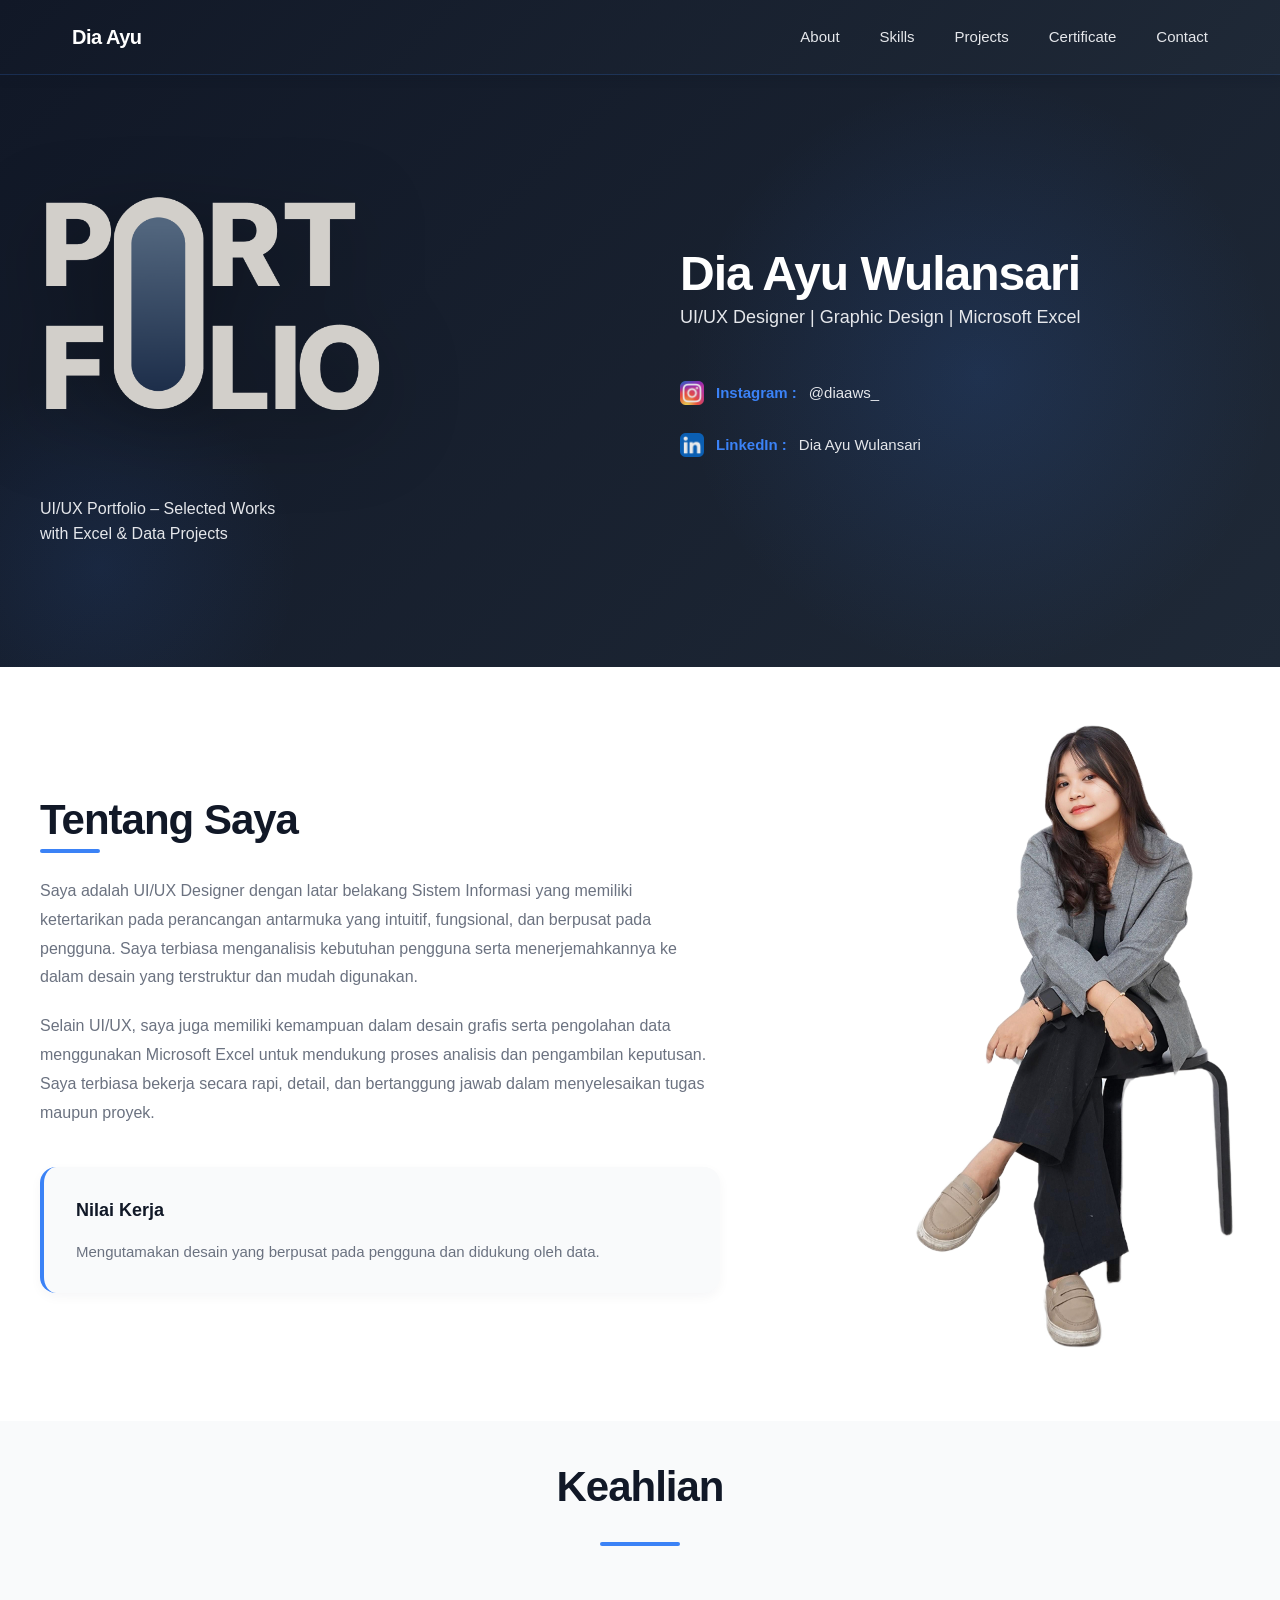
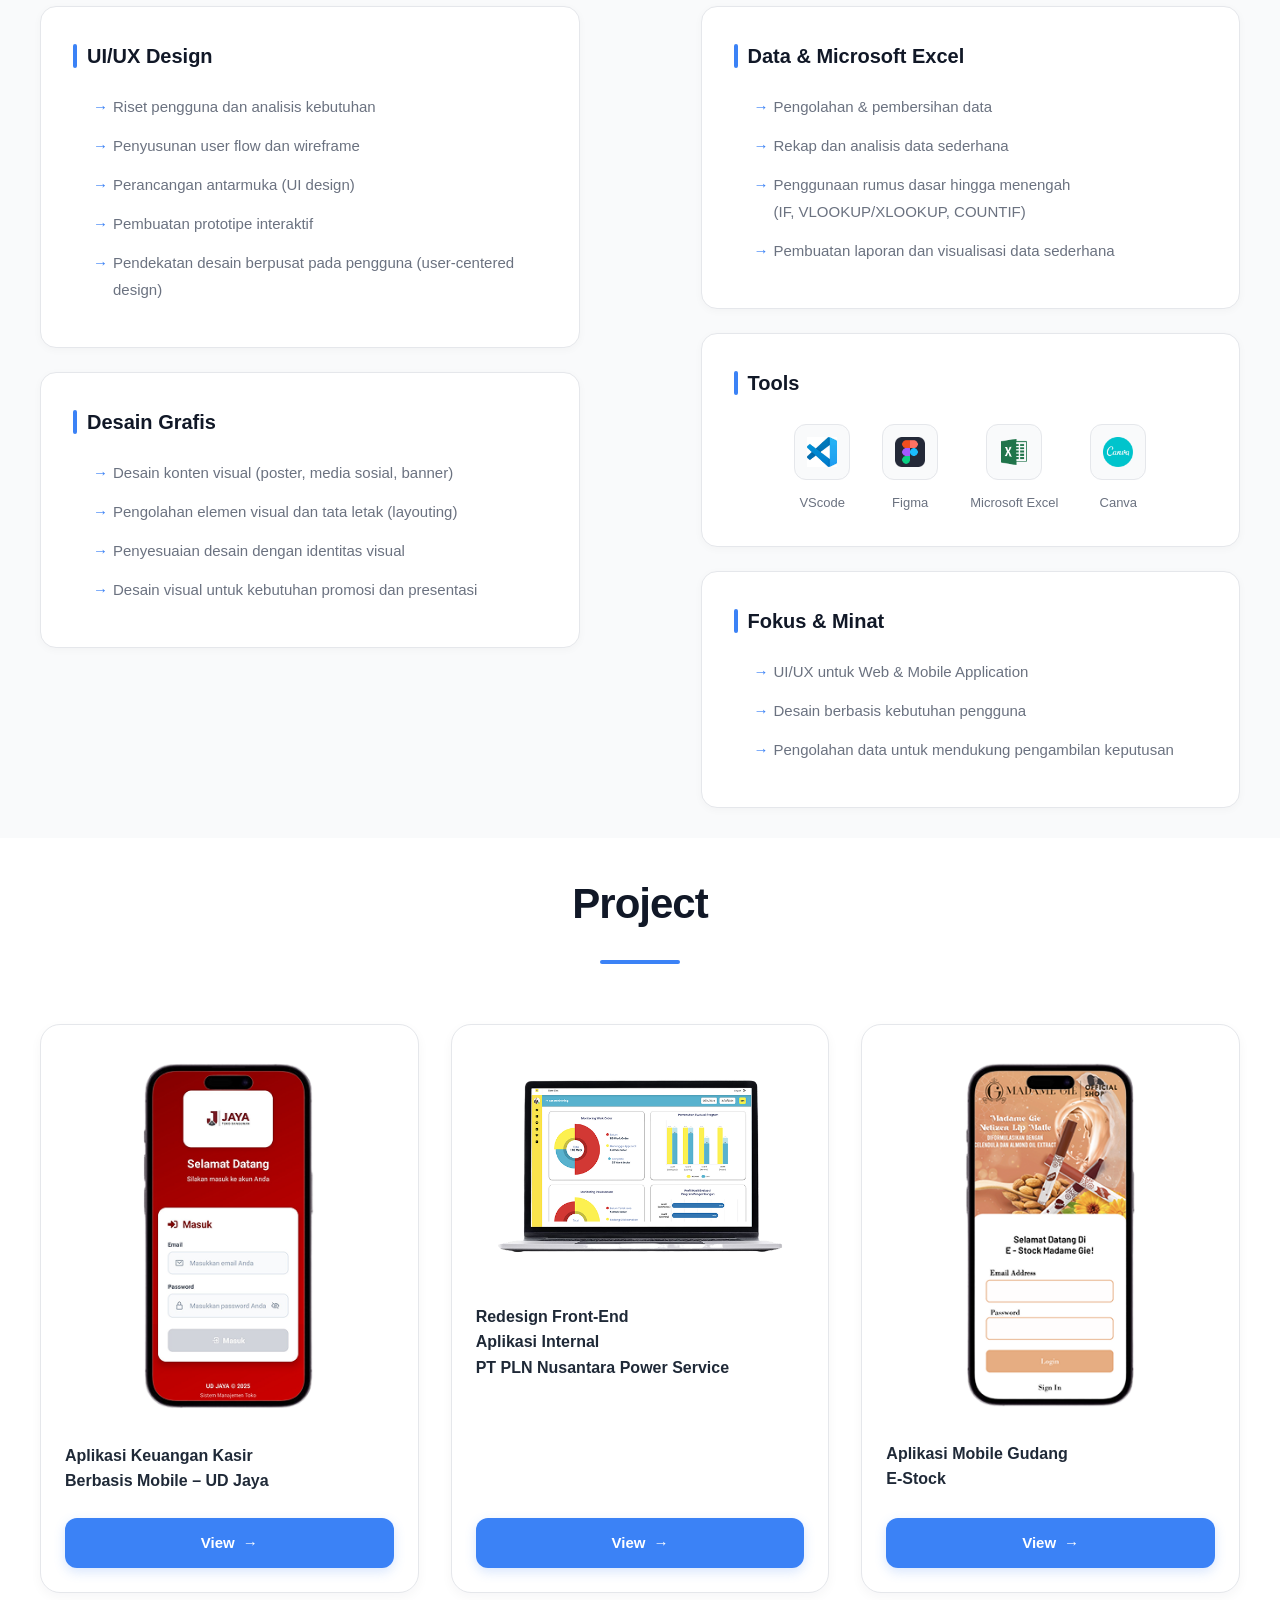
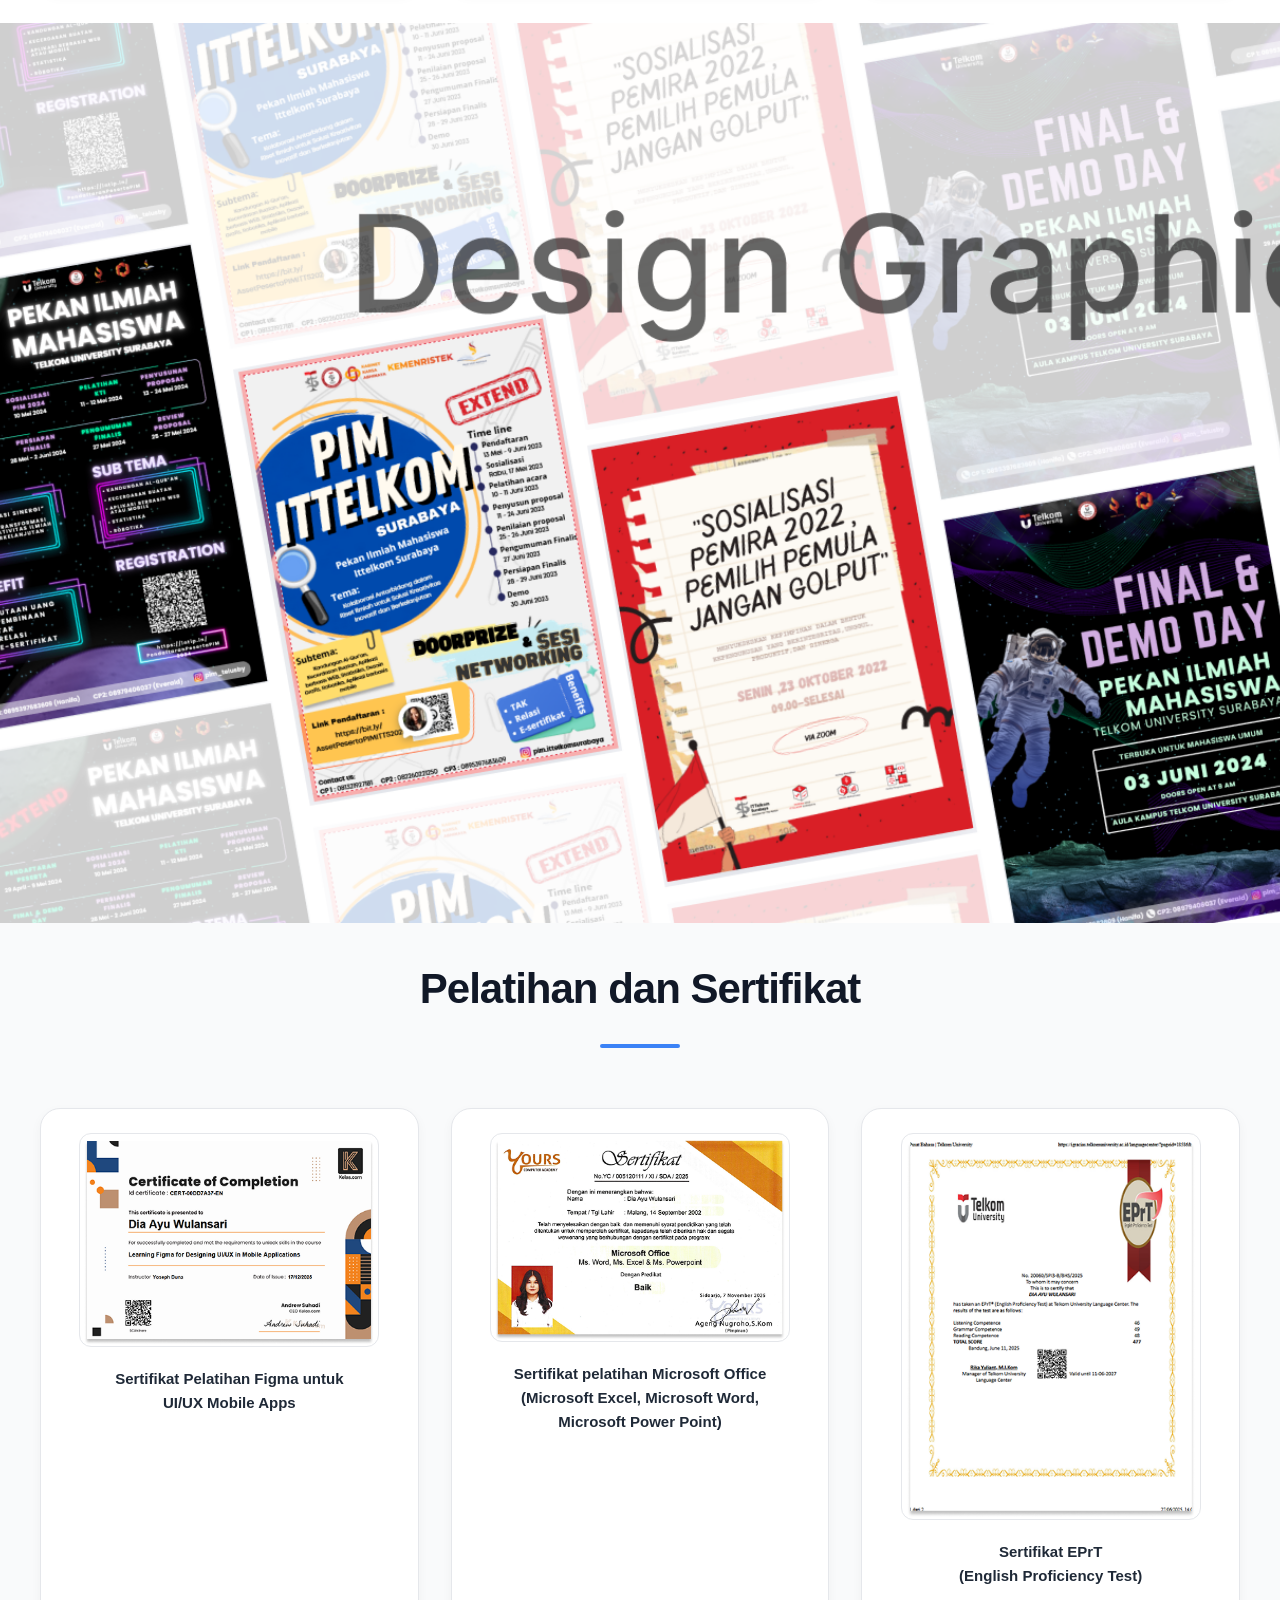
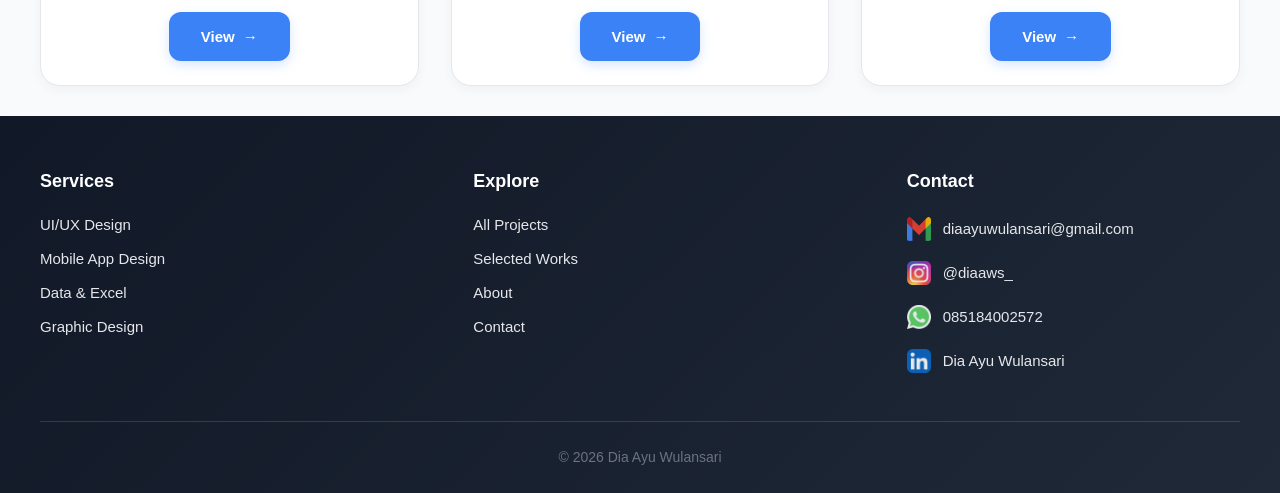
==== index.html @ 24290804 "Update Portofolio1.3" ====
<!DOCTYPE html>
<html lang="id">
<head>
  <meta charset="UTF-8">
  <title>Dia Ayu Wulansari | Portfolio</title>
  <meta name="viewport" content="width=device-width, initial-scale=1.0">
  <!-- CSS -->
  <link rel="stylesheet" href="style.css">
</head>
<body>
    <header class="header">
        <div class="nav-container">
            <div class="logo">Dia Ayu</div>

            <nav class="nav-menu">
                <a href="#about">About</a>
                <a href="#skills">Skills</a>
                <a href="#projects">Projects</a>
                <a href="#sertifikat">Certificate</a>
                <a href="#contact">Contact</a>
            </nav>
        </div>
    </header>

    <section class="hero">
        <div class="hero-container">
            <!-- LEFT : PORTOFOLIO IMAGE -->
            <div class="hero-left">
            <img src="images/portofolio-text.png" alt="Portofolio">
            <p class="hero-subtitle">
                UI/UX Portfolio – Selected Works<br>
                with Excel & Data Projects
            </p>
            </div>

            <!-- RIGHT : PROFILE INFO -->
            <div class="hero-right">
            <h1>Dia Ayu Wulansari</h1>
            <p class="hero-role">
                UI/UX Designer | Graphic Design | Microsoft Excel
            </p>

            <div class="hero-social">
                <a href="https://www.instagram.com/diaaws_" target="_blank" class="footer-link">
                    <img src="images/instagram.png" alt="Instagram">
                    <span>Instagram :</span> @diaaws_
                </a>
                <a href="https://www.linkedin.com/in/diaayuwulansari" target="_blank" class="footer-link">
                    <img src="images/linkedin.png" alt="LinkedIn">
                    <span>LinkedIn :</span> Dia Ayu Wulansari
                </a>
            </div>
            </div>
        </div>
    </section>

    <section class="about" id="about">
        <div class="about-container">
            <!-- LEFT CONTENT -->
            <div class="about-text">
            <h1>Tentang Saya</h1>

            <p>
                Saya adalah UI/UX Designer dengan latar belakang Sistem Informasi yang
                memiliki ketertarikan pada perancangan antarmuka yang intuitif,
                fungsional, dan berpusat pada pengguna. Saya terbiasa menganalisis
                kebutuhan pengguna serta menerjemahkannya ke dalam desain yang
                terstruktur dan mudah digunakan.
            </p>

            <p>
                Selain UI/UX, saya juga memiliki kemampuan dalam desain grafis serta
                pengolahan data menggunakan Microsoft Excel untuk mendukung proses
                analisis dan pengambilan keputusan. Saya terbiasa bekerja secara rapi,
                detail, dan bertanggung jawab dalam menyelesaikan tugas maupun proyek.
            </p>

            <div class="about-values">
                <h4>Nilai Kerja</h4>
                <p>Mengutamakan desain yang berpusat pada pengguna dan didukung oleh data.</p>
            </div>
            </div>

            <!-- RIGHT IMAGE -->
            <div class="about-image">
            <img src="images/about-photo.png" alt="Dia Ayu Wulansari">
            </div>
        </div>
    </section>

    <section class="skills" id="skills">
        <h1>Keahlian</h1>
        <div class="skills-container">

            <!-- LEFT -->
            <div class="skills-left">
                
            <div class="skill-block">
                <h4>UI/UX Design</h4>
                <ul>
                <li>Riset pengguna dan analisis kebutuhan</li>
                <li>Penyusunan user flow dan wireframe</li>
                <li>Perancangan antarmuka (UI design)</li>
                <li>Pembuatan prototipe interaktif</li>
                <li>Pendekatan desain berpusat pada pengguna (user-centered design)</li>
                </ul>
            </div>

            <div class="skill-block">
                <h4>Desain Grafis</h4>
                <ul>
                <li>Desain konten visual (poster, media sosial, banner)</li>
                <li>Pengolahan elemen visual dan tata letak (layouting)</li>
                <li>Penyesuaian desain dengan identitas visual</li>
                <li>Desain visual untuk kebutuhan promosi dan presentasi</li>
                </ul>
            </div>
            </div>

            <!-- DIVIDER -->
            <div class="skills-divider"></div>

            <!-- RIGHT -->
            <div class="skills-right">

            <div class="skill-block">
                <h4>Data & Microsoft Excel</h4>
                <ul>
                <li>Pengolahan & pembersihan data</li>
                <li>Rekap dan analisis data sederhana</li>
                <li>Penggunaan rumus dasar hingga menengah<br>
                    (IF, VLOOKUP/XLOOKUP, COUNTIF)
                </li>
                <li>Pembuatan laporan dan visualisasi data sederhana</li>
                </ul>
            </div>

            <div class="tools">
                <h4>Tools</h4>
                <div class="tools-list">
                    <div class="tool">
                        <img src="images/vscode.jpeg" alt="vscode">
                        <span>VScode</span>
                    </div>                
                    <div class="tool">
                        <img src="images/figma.png" alt="Figma">
                        <span>Figma</span>
                    </div>
                    <div class="tool">
                        <img src="images/excel.png" alt="Microsoft Excel">
                        <span>Microsoft Excel</span>
                    </div>
                    <div class="tool">
                        <img src="images/canva.png" alt="Canva">
                        <span>Canva</span>
                    </div>
                </div>
            </div>

            <div class="skill-block">
                <h4>Fokus & Minat</h4>
                <ul>
                <li>UI/UX untuk Web & Mobile Application</li>
                <li>Desain berbasis kebutuhan pengguna</li>
                <li>Pengolahan data untuk mendukung pengambilan keputusan</li>
                </ul>
            </div>

            </div>
        </div>
    </section>


    <section class="projects" id="projects">
        <h1 class="projects-title">Project</h1>

        <div class="projects-grid">

            <!-- PROJECT 1 -->
            <div class="project-card">
                <img src="images/project-udjaya.png" alt="UD Jaya App">
                    <p class="project-name">
                        Aplikasi Keuangan Kasir<br>
                        Berbasis Mobile – UD Jaya
                    </p>
                <a href="Detail Page/project-udjaya.html" class="btn-view">View</a>
            </div>

            <!-- PROJECT 2 -->
            <div class="project-card">
                <img src="images/project-pln.png" alt="PLN App">
                    <p class="project-name">
                        Redesign Front-End<br>
                        Aplikasi Internal<br>
                        PT PLN Nusantara Power Service
                    </p>
                <a href="Detail Page/project-pln.html" class="btn-view">View</a>
            </div>

            <!-- PROJECT 3 -->
            <div class="project-card">
                <img src="images/project-estock.png" alt="E-Stock App">
                <p class="project-name">
                    Aplikasi Mobile Gudang<br>
                    E-Stock
                </p>
                <a href="Detail Page/project-estock.html" class="btn-view">View</a>
            </div>

        </div>
    </section>

    <section class="full-image-section">
        <img src="images/Design grafis.png" alt="Portfolio Highlight">
    </section>

    <section class="Sertifikat" id="sertifikat">
    <h2 class="Sertifikat-title">Pelatihan dan Sertifikat</h2>

        <div class="Sertifikat-grid">

            <!-- Sertifikat 1 -->
            <div class="Sertifikat-card">
                <img src="images/Sertif UIUX.png">
                    <p class="Sertifikat-name">
                        Sertifikat Pelatihan Figma untuk<br>
                        UI/UX Mobile Apps
                    </p>
                <a href="sertifikat/Dia Ayu Wulansari's-Learning Figma for Designing UI_UX in Mobile Applications-Completion-Certificate.pdf"
                class="btn-view2"
                target="_blank"
                rel="noopener">
                View
                </a>
            </div>

            <!-- Sertifikat 2 -->
            <div class="Sertifikat-card">
                <img src="images/Sertif Excel.png">
                    <p class="Sertifikat-name">
                        Sertifikat pelatihan Microsoft Office<br>
                        (Microsoft Excel, Microsoft Word,<br>
                        Microsoft Power Point)
                    </p>
                <a href="sertifikat/Sertifikat Yours Academy.pdf"
                class="btn-view2"
                target="_blank"
                rel="noopener">
                View
                </a>
            </div>

            <!-- Sertifikat 3 -->
            <div class="Sertifikat-card">
                <img src="images/Sertif EPrT.png">
                <p class="Sertifikat-name">
                    Sertifikat EPrT<br>
                    (English Proficiency Test)
                </p>
                <a href="sertifikat/Sertif EPRT.pdf"
                class="btn-view2"
                target="_blank"
                rel="noopener">
                View
                </a>
            </div>

        </div>
    </section>

    <footer class="footer" id="contact">
        <div class="footer-container">

            <!-- SERVICES -->
            <div class="footer-col">
            <h4>Services</h4>
            <ul>
                <li>UI/UX Design</li>
                <li>Mobile App Design</li>
                <li>Data & Excel</li>
                <li>Graphic Design</li>
            </ul>
            </div>

            <!-- EXPLORE -->
            <div class="footer-col">
            <h4>Explore</h4>
            <ul>
                <li>All Projects</li>
                <li>Selected Works</li>
                <li>About</li>
                <li>Contact</li>
            </ul>
            </div>

            <!-- CONTACT + ICON -->
            <div class="footer-col footer-social">
            <h4>Contact</h4>

            <a href="mailto:diaayuwulansari@gmail.com" class="footer-link">
                <img src="images/gmail.png" alt="Email">
                <span>diaayuwulansari@gmail.com</span>
            </a>

            <a href="https://www.instagram.com/diaaws_" target="_blank" class="footer-link">
                <img src="images/instagram.png" alt="Instagram">
                <span>@diaaws_</span>
            </a>

            <a href="https://wa.me/085184002572" target="_blank" class="footer-link">
                <img src="images/whatsapp.png" alt="WhatsApp">
                <span>085184002572</span>
            </a>

            <a href="https://www.linkedin.com/in/diaayuwulansari" target="_blank" class="footer-link">
                <img src="images/linkedin.png" alt="LinkedIn">
                <span>Dia Ayu Wulansari</span>
            </a>
            </div>

        </div>

        <div class="footer-bottom">
            © 2026 Dia Ayu Wulansari
        </div>
    </footer>


</body>
</html>
---- style.css ----
/* =====================
   GLOBAL RESET
===================== */
* {
  margin: 0;
  padding: 0;
  box-sizing: border-box;
}

body {
  font-family: "Inter", -apple-system, BlinkMacSystemFont, "Segoe UI", sans-serif;
  background-color: #FFFFFF;
  color: #111827;
  line-height: 1.7;
  overflow-x: hidden;
}

img {
  max-width: 100%;
  display: block;
}

section {
  padding: 80px 24px;
}

/* =====================
   SMOOTH SCROLL
===================== */
html {
  scroll-behavior: smooth;
}

section {
  scroll-margin-top: 80px;
}

/* =====================
   STICKY HEADER
===================== */
.header {
  position: sticky;
  top: 0;
  z-index: 999;
  background: linear-gradient(135deg, #111827 0%, #1F2937 100%);
  backdrop-filter: blur(20px);
  border-bottom: 1px solid rgba(59, 130, 246, 0.2);
  box-shadow: 0 2px 10px rgba(17, 24, 39, 0.3);
  transition: all 0.3s ease;
}

.nav-container {
  max-width: 1200px;
  margin: auto;
  padding: 20px 32px;
  display: flex;
  justify-content: space-between;
  align-items: center;
}

.logo {
  font-size: 20px;
  font-weight: 700;
  color: #FFFFFF;
  letter-spacing: -0.5px;
  transition: all 0.3s ease;
}

.logo:hover {
  color: #3B82F6;
}

.nav-menu {
  display: flex;
  gap: 40px;
}

.nav-menu a {
  font-size: 15px;
  font-weight: 500;
  color: #E5E7EB;
  text-decoration: none;
  position: relative;
  transition: color 0.3s ease;
}

.nav-menu a::after {
  content: "";
  position: absolute;
  left: 0;
  bottom: -8px;
  width: 0;
  height: 2px;
  background: #3B82F6;
  transition: width 0.3s ease;
}

.nav-menu a:hover {
  color: #3B82F6;
}

.nav-menu a:hover::after {
  width: 100%;
}

/* =====================
   HERO SECTION
===================== */
.hero {
  background: linear-gradient(135deg, #111827 0%, #1F2937 100%);
  color: #FFFFFF;
  position: relative;
  padding: 100px 24px 120px;
  overflow: hidden;
}

.hero::before {
  content: "";
  position: absolute;
  top: 0;
  right: 0;
  width: 600px;
  height: 600px;
  background: radial-gradient(circle, rgba(59, 130, 246, 0.15) 0%, transparent 70%);
  border-radius: 50%;
}

.hero::after {
  content: "";
  position: absolute;
  bottom: -100px;
  left: -100px;
  width: 400px;
  height: 400px;
  background: radial-gradient(circle, rgba(59, 130, 246, 0.1) 0%, transparent 70%);
  border-radius: 50%;
}

.hero-container {
  max-width: 1200px;
  margin: auto;
  display: grid;
  grid-template-columns: 1fr 1fr;
  gap: 80px;
  align-items: center;
  position: relative;
  z-index: 1;
}

.hero-left img {
  max-width: 380px;
  filter: drop-shadow(0 20px 40px rgba(0, 0, 0, 0.3));
}

.hero-subtitle {
  margin-top: 24px;
  font-size: 16px;
  line-height: 1.6;
  color: #E5E7EB;
  font-weight: 400;
}

.hero-right h1 {
  font-size: 48px;
  font-weight: 700;
  /* margin-bottom: 5px; */
  line-height: 1.2;
  letter-spacing: -1px;
  color: #FFFFFF;
}

.hero-role {
  font-size: 18px;
  color: #E5E7EB;
  margin-bottom: 40px;
  font-weight: 400;
}

.hero-social {
  display: flex;
  flex-direction: column;
  gap: -20px;
}

.hero-social a {
  display: inline-flex;
  align-items: center;
  gap: 12px;
  font-size: 15px;
  color: #E5E7EB;
  text-decoration: none;
  transition: all 0.3s ease;
  padding: 8px 0;
  width: fit-content;
}

.hero-social a span {
  font-weight: 600;
  color: #3B82F6;
}

.hero-social a:hover {
  color: #FFFFFF;
  transform: translateX(5px);
}

/* =====================
   ABOUT SECTION
===================== */
.about {
  background: #ffffff;
  position: relative;
  padding: 30px 0px;
}

.about-container {
  max-width: 1200px;
  margin: auto;
  display: grid;
  grid-template-columns: 1.3fr 0.7fr;
  gap: 80px;
  align-items: center;
}

.about-text {
  max-width: 680px;
}

.about h1 {
  font-size: 42px;
  font-weight: 700;
  margin-bottom: 32px;
  color: #111827;
  line-height: 1.2;
  letter-spacing: -1px;
  position: relative;
  display: inline-block;
}

.about h1::after {
  content: "";
  position: absolute;
  bottom: -8px;
  left: 0;
  width: 60px;
  height: 4px;
  background: #3B82F6;
  border-radius: 2px;
}

.about p {
  font-size: 16px;
  line-height: 1.8;
  color: #6B7280;
  margin-bottom: 20px;
}

.about-values {
  margin-top: 40px;
  padding: 28px 32px;
  background: #F9FAFB;
  border-radius: 16px;
  border-left: 4px solid #3B82F6;
  box-shadow: 0 4px 12px rgba(17, 24, 39, 0.04);
}

.about-values h4 {
  font-size: 18px;
  font-weight: 700;
  margin-bottom: 12px;
  color: #111827;
}

.about-values p {
  font-size: 15px;
  color: #6B7280;
  margin: 0;
}

.about-image {
  position: relative;
}

.about-image::before {
  content: "";
  position: absolute;
  top: -20px;
  right: -20px;
  width: 100%;
  height: 100%;
  background: #ffffff;
  border-radius: 20px;
  z-index: -1;
}

.about-image img {
  width: 100%;
  max-width: 400px;
  border-radius: 16px;
}

/* =====================
   SKILLS SECTION
===================== */
.skills {
  background: #F9FAFB;
  padding: 30px 24px;
  position: relative;
}

.skills h1 {
  text-align: center;
  font-size: 42px;
  font-weight: 700;
  margin-bottom: 20px;
  color: #111827;
  letter-spacing: -1px;
}

.skills h1::after {
  content: "";
  display: block;
  width: 80px;
  height: 4px;
  background: #3B82F6;
  margin: 20px auto 0;
  border-radius: 2px;
}

.skills-container {
  max-width: 1200px;
  margin: 60px auto 0;
  display: grid;
  grid-template-columns: 1fr 1px 1fr;
  gap: 60px;
  align-items: start;
}

.skills-divider {
  width: 1px;
  background: linear-gradient(
    to bottom,
    transparent,
    #E5E7EB,
    transparent
  );
}

.skills-left,
.skills-right {
  display: flex;
  flex-direction: column;
  gap: 24px;
}

.skill-block {
  padding: 32px;
  background: #FFFFFF;
  border-radius: 16px;
  border: 1px solid #E5E7EB;
  transition: all 0.3s ease;
  box-shadow: 0 2px 8px rgba(17, 24, 39, 0.03);
}

.skill-block:hover {
  transform: translateY(-4px);
  box-shadow: 0 12px 24px rgba(59, 130, 246, 0.08);
  border-color: #3B82F6;
}

.skill-block h4 {
  font-size: 20px;
  font-weight: 700;
  margin-bottom: 20px;
  color: #111827;
  display: flex;
  align-items: center;
  gap: 10px;
}

.skill-block h4::before {
  content: "";
  width: 4px;
  height: 24px;
  background: #3B82F6;
  border-radius: 2px;
}

.skill-block ul {
  padding-left: 20px;
  list-style: none;
}

.skill-block li {
  font-size: 15px;
  line-height: 1.8;
  color: #6B7280;
  margin-bottom: 12px;
  position: relative;
  padding-left: 20px;
}

.skill-block li::before {
  content: "→";
  position: absolute;
  left: 0;
  color: #3B82F6;
  font-weight: 600;
}

.tools {
  padding: 32px;
  background: #FFFFFF;
  border-radius: 16px;
  border: 1px solid #E5E7EB;
  box-shadow: 0 2px 8px rgba(17, 24, 39, 0.03);
}

.tools h4 {
  font-size: 20px;
  font-weight: 700;
  margin-bottom: 24px;
  color: #111827;
  display: flex;
  align-items: center;
  gap: 10px;
}

.tools h4::before {
  content: "";
  width: 4px;
  height: 24px;
  background: #3B82F6;
  border-radius: 2px;
}

.tools-list {
  display: flex;
  gap: 32px;
  justify-content: center;
}

.tool {
  text-align: center;
  font-size: 13px;
  color: #6B7280;
  font-weight: 500;
  transition: all 0.3s ease;
}

.tool img {
  width: 56px;
  height: 56px;
  margin: 0 auto 12px;
  padding: 12px;
  background: #F9FAFB;
  border-radius: 12px;
  border: 1px solid #E5E7EB;
  transition: all 0.3s ease;
}

.tool:hover img {
  background: #FFFFFF;
  border-color: #3B82F6;
  transform: translateY(-4px);
}

/* =====================
   PROJECTS SECTION
===================== */
.projects {
  background: #FFFFFF;
  padding: 30px 24px;
}

.projects-title {
  text-align: center;
  font-size: 42px;
  font-weight: 700;
  margin-bottom: 20px;
  color: #111827;
  letter-spacing: -1px;
}

.projects-title::after {
  content: "";
  display: block;
  width: 80px;
  height: 4px;
  background: #3B82F6;
  margin: 20px auto 0;
  border-radius: 2px;
}

.projects-grid {
  max-width: 1200px;
  margin: 60px auto 0;
  display: grid;
  grid-template-columns: repeat(3, 1fr);
  gap: 32px;
}

.project-card {
  background: #FFFFFF;
  border-radius: 20px;
  padding: 24px;
  border: 1px solid #E5E7EB;
  display: flex;
  flex-direction: column;
  transition: all 0.4s cubic-bezier(0.175, 0.885, 0.32, 1.275);
  box-shadow: 0 4px 12px rgba(17, 24, 39, 0.04);
  position: relative;
  overflow: hidden;
}

.project-card::before {
  content: "";
  position: absolute;
  top: 0;
  left: 0;
  width: 100%;
  height: 4px;
  background: #3B82F6;
  transform: scaleX(0);
  transform-origin: left;
  transition: transform 0.4s ease;
}

.project-card:hover::before {
  transform: scaleX(1);
}

.project-card:hover {
  transform: translateY(-12px);
  box-shadow: 0 20px 40px rgba(59, 130, 246, 0.12);
  border-color: #3B82F6;
}

.project-card img {
  width: 100%;
  border-radius: 12px;
  margin-bottom: 20px;
  transition: all 0.3s ease;
}

.project-card:hover img {
  transform: scale(1.02);
}

.project-name {
  font-size: 16px;
  font-weight: 600;
  line-height: 1.6;
  color: #1F2937;
  margin-bottom: 24px;
  flex-grow: 1;
}

.btn-view {
  display: inline-flex;
  align-items: center;
  justify-content: center;
  gap: 8px;
  padding: 12px 32px;
  font-size: 15px;
  font-weight: 600;
  color: #FFFFFF;
  background: #3B82F6;
  border: none;
  border-radius: 12px;
  text-decoration: none;
  transition: all 0.3s ease;
  box-shadow: 0 4px 12px rgba(59, 130, 246, 0.2);
}

.btn-view::after {
  content: "→";
  transition: transform 0.3s ease;
}

.btn-view:hover {
  background: #2563eb;
  transform: translateY(-2px);
  box-shadow: 0 8px 20px rgba(59, 130, 246, 0.3);
}

.btn-view:hover::after {
  transform: translateX(4px);
}

/* =====================
   FULL IMAGE SECTION
===================== */
.full-image-section {
  padding: 0;
  margin: 0;
  width: 100%;
  overflow: hidden;
}

.full-image-section img {
  width: 100%;
  height: 100vh;
  object-fit: cover;
  display: block;
  transition: transform 0.3s ease;
}

.full-image-section img:hover {
  transform: scale(1.02);
}

/* =====================
   CERTIFICATE SECTION
===================== */
.Sertifikat {
  background: #F9FAFB;
  padding: 30px 24px;
}

.Sertifikat-title {
  text-align: center;
  font-size: 42px;
  font-weight: 700;
  margin-bottom: 20px;
  color: #111827;
  letter-spacing: -1px;
}

.Sertifikat-title::after {
  content: "";
  display: block;
  width: 80px;
  height: 4px;
  background: #3B82F6;
  margin: 20px auto 0;
  border-radius: 2px;
}

.Sertifikat-grid {
  max-width: 1200px;
  margin: 60px auto 0;
  display: grid;
  grid-template-columns: repeat(3, 1fr);
  gap: 32px;
}

.Sertifikat-card {
  background: #FFFFFF;
  border-radius: 20px;
  padding: 24px;
  border: 1px solid #E5E7EB;
  display: flex;
  flex-direction: column;
  align-items: center;
  text-align: center;
  transition: all 0.4s ease;
  box-shadow: 0 4px 12px rgba(17, 24, 39, 0.04);
}

.Sertifikat-card:hover {
  transform: translateY(-12px);
  box-shadow: 0 20px 40px rgba(59, 130, 246, 0.12);
  border-color: #3B82F6;
}

.Sertifikat-card img {
  width: 100%;
  max-width: 300px;
  border-radius: 12px;
  margin-bottom: 20px;
  border: 1px solid #E5E7EB;
}

.Sertifikat-name {
  font-size: 15px;
  font-weight: 600;
  line-height: 1.6;
  color: #1F2937;
  margin-bottom: 24px;
  flex-grow: 1;
}

.btn-view2 {
  display: inline-flex;
  align-items: center;
  justify-content: center;
  gap: 8px;
  padding: 12px 32px;
  font-size: 15px;
  font-weight: 600;
  color: #FFFFFF;
  background: #3B82F6;
  border: none;
  border-radius: 12px;
  text-decoration: none;
  transition: all 0.3s ease;
  box-shadow: 0 4px 12px rgba(59, 130, 246, 0.2);
}

.btn-view2::after {
  content: "→";
  transition: transform 0.3s ease;
}

.btn-view2:hover {
  background: #2563eb;
  transform: translateY(-2px);
  box-shadow: 0 8px 20px rgba(59, 130, 246, 0.3);
}

.btn-view2:hover::after {
  transform: translateX(4px);
}

/* =====================
   FOOTER
===================== */
.footer {
  background: linear-gradient(135deg, #111827 0%, #1F2937 100%);
  color: #FFFFFF;
  padding: 50px 24px 24px;
  position: relative;
}

.footer-container {
  max-width: 1200px;
  margin: 0 auto;
  display: grid;
  grid-template-columns: 1fr 1fr 1fr;
  gap: 100px;
  margin-bottom: 32px;
  align-items: start;
}

.footer-col {
  text-align: left;
}

.footer-col h4 {
  font-size: 18px;
  font-weight: 700;
  margin-bottom: 16px;
  color: #FFFFFF;
}

.footer-col ul {
  list-style: none;
  padding: 0;
  margin: 0;
}

.footer-col li {
  font-size: 15px;
  margin-bottom: 10px;
  color: #E5E7EB;
  transition: all 0.3s ease;
  cursor: pointer;
  line-height: 1.6;
}

.footer-col li:hover {
  color: #FFFFFF;
  padding-left: 8px;
}

.footer-link {
  display: flex;
  align-items: center;
  gap: 12px;
  font-size: 15px;
  color: #E5E7EB;
  text-decoration: none;
  margin-bottom: 12px;
  transition: all 0.3s ease;
  padding: 4px 0;
  line-height: 1.6;
}

.footer-link img {
  width: 24px;
  height: 24px;
  opacity: 0.9;
  transition: all 0.3s ease;
  flex-shrink: 0;
}

.footer-link:hover {
  color: #FFFFFF;
  padding-left: 8px;
}

.footer-link:hover img {
  opacity: 1;
  transform: scale(1.1);
}

.footer-bottom {
  padding-top: 24px;
  border-top: 1px solid rgba(229, 231, 235, 0.15);
  text-align: center;
  font-size: 14px;
  color: #6B7280;
  max-width: 1200px;
  margin: 0 auto;
}


/* =====================
   RESPONSIVE
===================== */
@media (max-width: 1024px) {
  .hero-container,
  .about-container {
    grid-template-columns: 1fr;
    gap: 60px;
  }

  .about-image {
    margin: 0 auto;
  }

  .skills-container {
    grid-template-columns: 1fr;
    gap: 40px;
  }

  .skills-divider {
    width: 100%;
    height: 1px;
    background: linear-gradient(to right, transparent, #E5E7EB, transparent);
  }

  .projects-grid,
  .Sertifikat-grid {
    grid-template-columns: repeat(2, 1fr);
  }

  .footer-container {
    grid-template-columns: 1fr;
    gap: 40px;
  }
}

@media (max-width: 768px) {
  section {
    padding: 60px 20px;
  }

  .nav-container {
    padding: 16px 20px;
  }

  .nav-menu {
    display: none;
  }

  .hero {
    padding: 80px 20px;
  }

  .hero-container {
    text-align: center;
  }

  .hero-left img {
    max-width: 280px;
    margin: 0 auto;
  }

  .hero-right h1 {
    font-size: 32px;
  }

  .hero-social {
    align-items: center;
  }

  .about h1,
  .skills h1,
  .projects-title,
  .Sertifikat-title {
    font-size: 32px;
  }

  .projects-grid,
  .Sertifikat-grid {
    grid-template-columns: 1fr;
    gap: 24px;
  }

  .btn-view,
  .btn-view2 {
    width: 100%;
  }
}
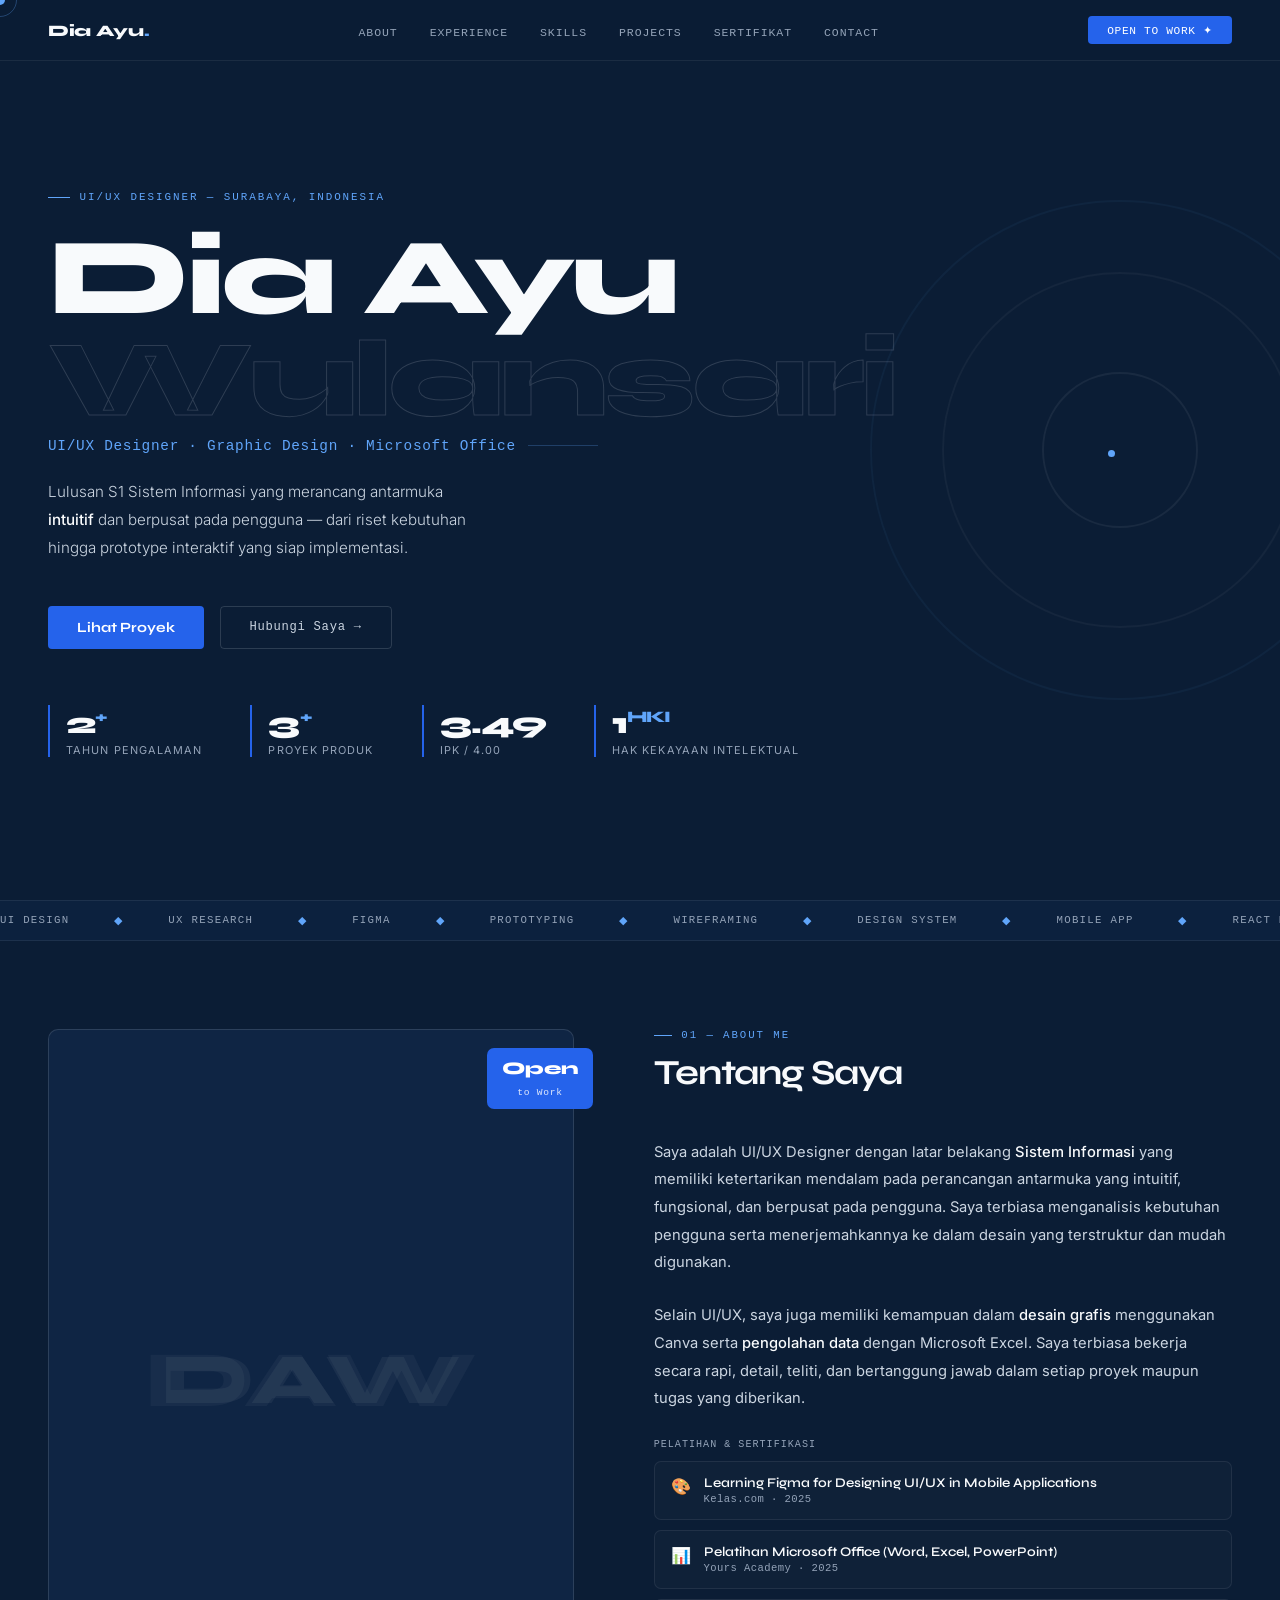
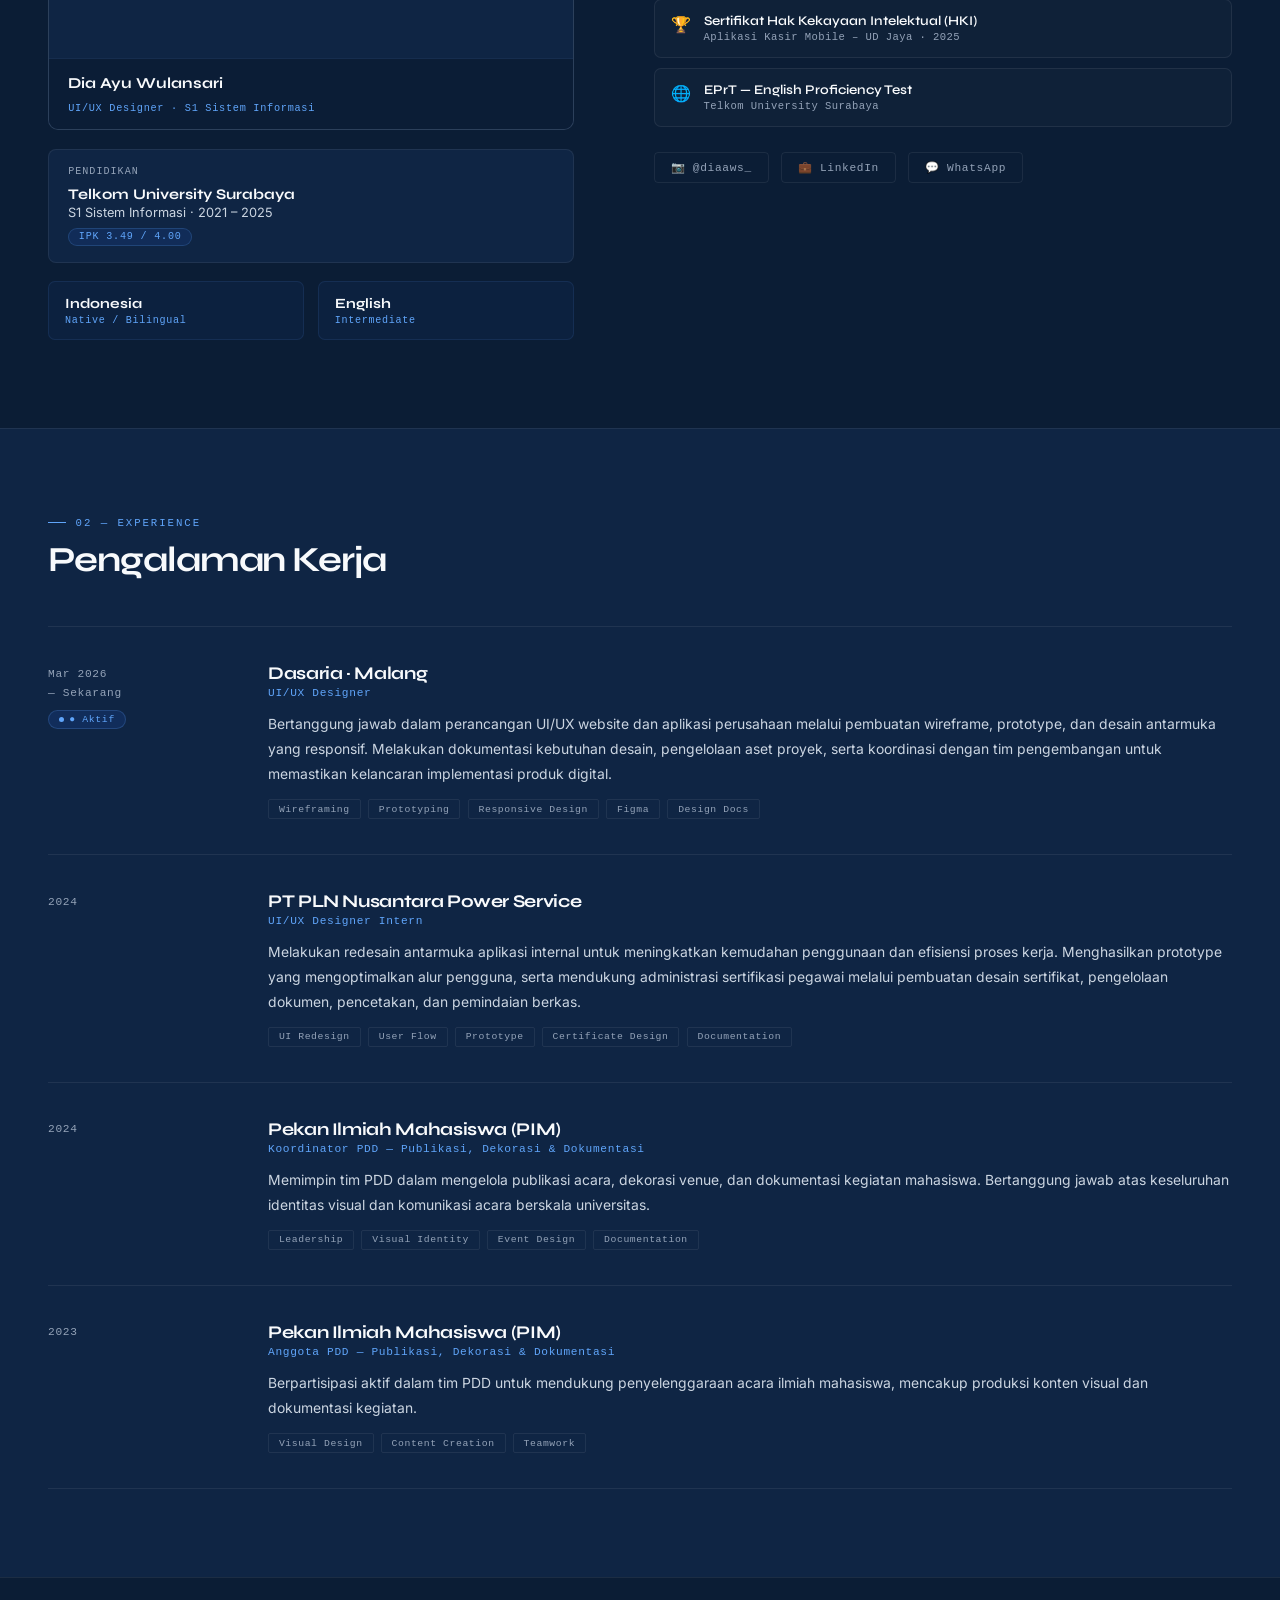
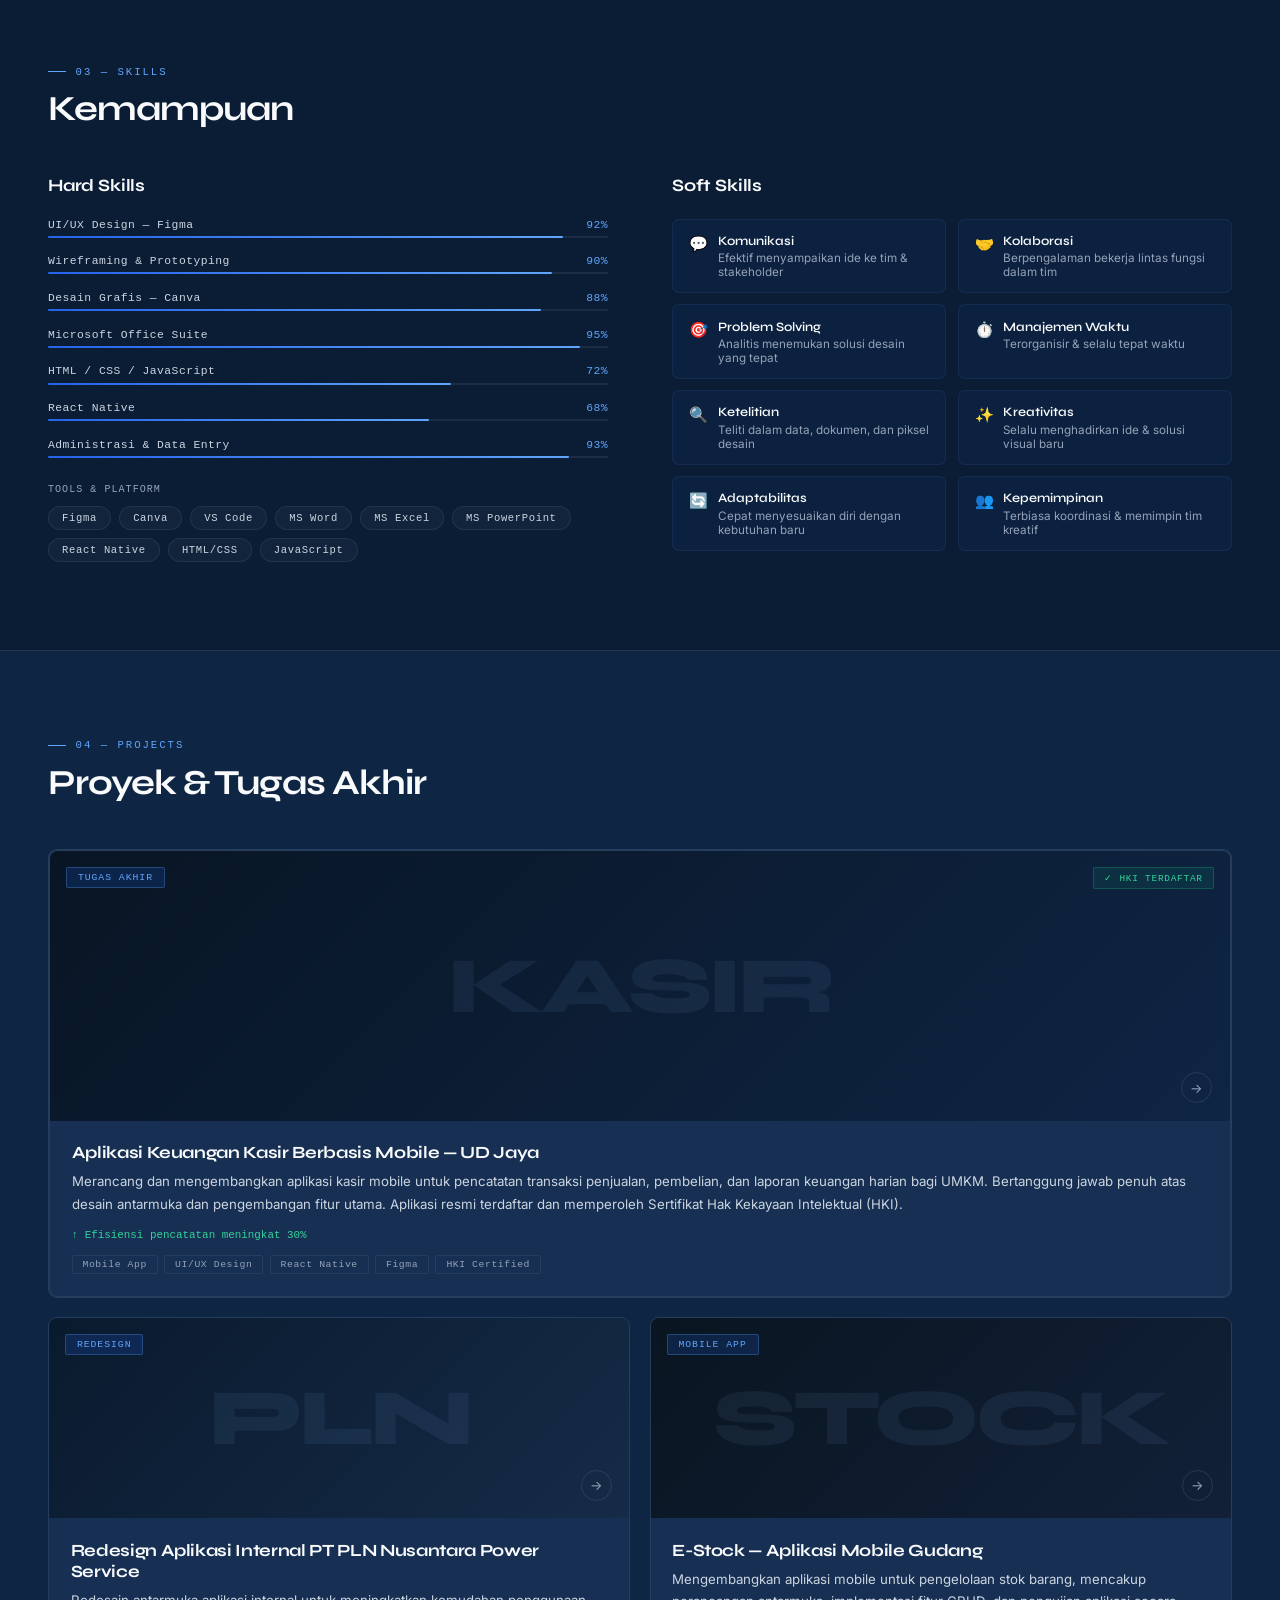
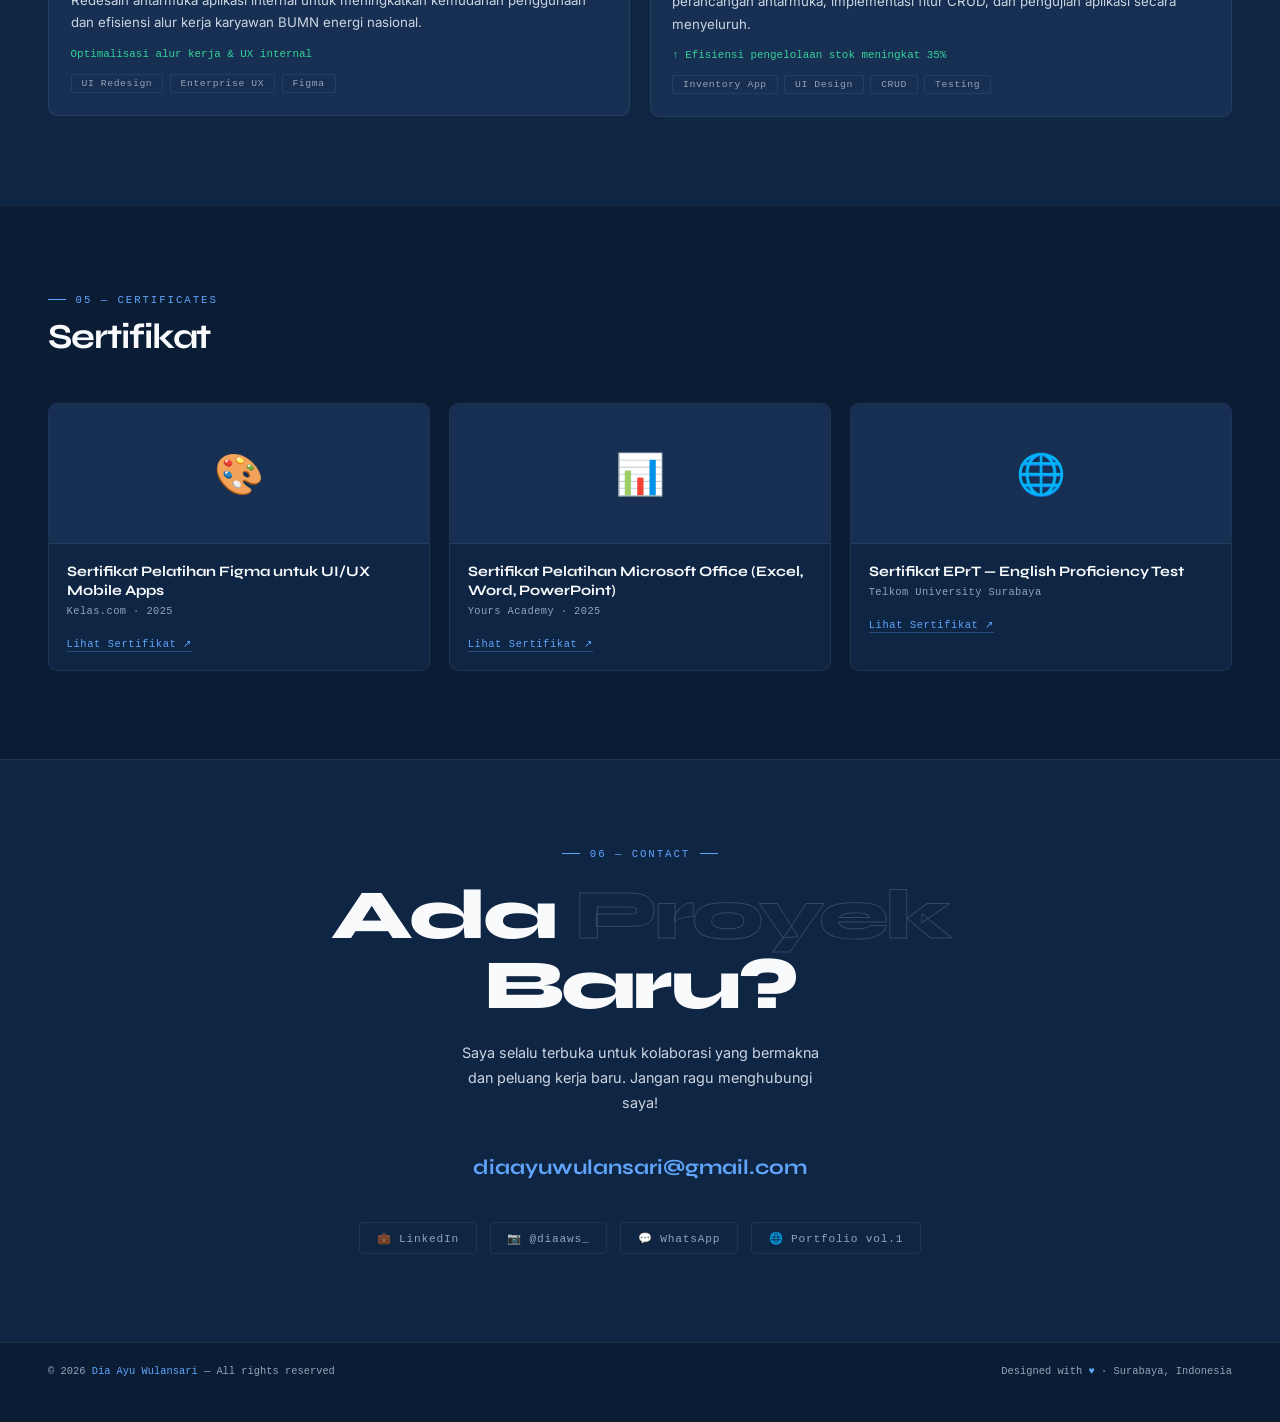
==== commit 2f6b38fd: "Add files via upload" ====
--- a/index.html
+++ b/index.html
@@ -1,330 +1,496 @@
-<!DOCTYPE html>
-<html lang="id">
-<head>
-  <meta charset="UTF-8">
-  <title>Dia Ayu Wulansari | Portfolio</title>
-  <meta name="viewport" content="width=device-width, initial-scale=1.0">
-  <!-- CSS -->
-  <link rel="stylesheet" href="style.css">
-</head>
-<body>
-    <header class="header">
-        <div class="nav-container">
-            <div class="logo">Dia Ayu</div>
-
-            <nav class="nav-menu">
-                <a href="#about">About</a>
-                <a href="#skills">Skills</a>
-                <a href="#projects">Projects</a>
-                <a href="#sertifikat">Certificate</a>
-                <a href="#contact">Contact</a>
-            </nav>
-        </div>
-    </header>
-
-    <section class="hero">
-        <div class="hero-container">
-            <!-- LEFT : PORTOFOLIO IMAGE -->
-            <div class="hero-left">
-            <img src="images/portofolio-text.png" alt="Portofolio">
-            <p class="hero-subtitle">
-                UI/UX Portfolio – Selected Works<br>
-                with Excel & Data Projects
-            </p>
-            </div>
-
-            <!-- RIGHT : PROFILE INFO -->
-            <div class="hero-right">
-            <h1>Dia Ayu Wulansari</h1>
-            <p class="hero-role">
-                UI/UX Designer | Graphic Design | Microsoft Excel
-            </p>
-
-            <div class="hero-social">
-                <a href="https://www.instagram.com/diaaws_" target="_blank" class="footer-link">
-                    <img src="images/instagram.png" alt="Instagram">
-                    <span>Instagram :</span> @diaaws_
-                </a>
-                <a href="https://www.linkedin.com/in/diaayuwulansari" target="_blank" class="footer-link">
-                    <img src="images/linkedin.png" alt="LinkedIn">
-                    <span>LinkedIn :</span> Dia Ayu Wulansari
-                </a>
-            </div>
-            </div>
-        </div>
-    </section>
-
-    <section class="about" id="about">
-        <div class="about-container">
-            <!-- LEFT CONTENT -->
-            <div class="about-text">
-            <h1>Tentang Saya</h1>
-
-            <p>
-                Saya adalah UI/UX Designer dengan latar belakang Sistem Informasi yang
-                memiliki ketertarikan pada perancangan antarmuka yang intuitif,
-                fungsional, dan berpusat pada pengguna. Saya terbiasa menganalisis
-                kebutuhan pengguna serta menerjemahkannya ke dalam desain yang
-                terstruktur dan mudah digunakan.
-            </p>
-
-            <p>
-                Selain UI/UX, saya juga memiliki kemampuan dalam desain grafis serta
-                pengolahan data menggunakan Microsoft Excel untuk mendukung proses
-                analisis dan pengambilan keputusan. Saya terbiasa bekerja secara rapi,
-                detail, dan bertanggung jawab dalam menyelesaikan tugas maupun proyek.
-            </p>
-
-            <div class="about-values">
-                <h4>Nilai Kerja</h4>
-                <p>Mengutamakan desain yang berpusat pada pengguna dan didukung oleh data.</p>
-            </div>
-            </div>
-
-            <!-- RIGHT IMAGE -->
-            <div class="about-image">
-            <img src="images/about-photo.png" alt="Dia Ayu Wulansari">
-            </div>
-        </div>
-    </section>
-
-    <section class="skills" id="skills">
-        <h1>Keahlian</h1>
-        <div class="skills-container">
-
-            <!-- LEFT -->
-            <div class="skills-left">
-                
-            <div class="skill-block">
-                <h4>UI/UX Design</h4>
-                <ul>
-                <li>Riset pengguna dan analisis kebutuhan</li>
-                <li>Penyusunan user flow dan wireframe</li>
-                <li>Perancangan antarmuka (UI design)</li>
-                <li>Pembuatan prototipe interaktif</li>
-                <li>Pendekatan desain berpusat pada pengguna (user-centered design)</li>
-                </ul>
-            </div>
-
-            <div class="skill-block">
-                <h4>Desain Grafis</h4>
-                <ul>
-                <li>Desain konten visual (poster, media sosial, banner)</li>
-                <li>Pengolahan elemen visual dan tata letak (layouting)</li>
-                <li>Penyesuaian desain dengan identitas visual</li>
-                <li>Desain visual untuk kebutuhan promosi dan presentasi</li>
-                </ul>
-            </div>
-            </div>
-
-            <!-- DIVIDER -->
-            <div class="skills-divider"></div>
-
-            <!-- RIGHT -->
-            <div class="skills-right">
-
-            <div class="skill-block">
-                <h4>Data & Microsoft Excel</h4>
-                <ul>
-                <li>Pengolahan & pembersihan data</li>
-                <li>Rekap dan analisis data sederhana</li>
-                <li>Penggunaan rumus dasar hingga menengah<br>
-                    (IF, VLOOKUP/XLOOKUP, COUNTIF)
-                </li>
-                <li>Pembuatan laporan dan visualisasi data sederhana</li>
-                </ul>
-            </div>
-
-            <div class="tools">
-                <h4>Tools</h4>
-                <div class="tools-list">
-                    <div class="tool">
-                        <img src="images/vscode.jpeg" alt="vscode">
-                        <span>VScode</span>
-                    </div>                
-                    <div class="tool">
-                        <img src="images/figma.png" alt="Figma">
-                        <span>Figma</span>
-                    </div>
-                    <div class="tool">
-                        <img src="images/excel.png" alt="Microsoft Excel">
-                        <span>Microsoft Excel</span>
-                    </div>
-                    <div class="tool">
-                        <img src="images/canva.png" alt="Canva">
-                        <span>Canva</span>
-                    </div>
-                </div>
-            </div>
-
-            <div class="skill-block">
-                <h4>Fokus & Minat</h4>
-                <ul>
-                <li>UI/UX untuk Web & Mobile Application</li>
-                <li>Desain berbasis kebutuhan pengguna</li>
-                <li>Pengolahan data untuk mendukung pengambilan keputusan</li>
-                </ul>
-            </div>
-
-            </div>
-        </div>
-    </section>
-
-
-    <section class="projects" id="projects">
-        <h1 class="projects-title">Project</h1>
-
-        <div class="projects-grid">
-
-            <!-- PROJECT 1 -->
-            <div class="project-card">
-                <img src="images/project-udjaya.png" alt="UD Jaya App">
-                    <p class="project-name">
-                        Aplikasi Keuangan Kasir<br>
-                        Berbasis Mobile – UD Jaya
-                    </p>
-                <a href="Detail Page/project-udjaya.html" class="btn-view">View</a>
-            </div>
-
-            <!-- PROJECT 2 -->
-            <div class="project-card">
-                <img src="images/project-pln.png" alt="PLN App">
-                    <p class="project-name">
-                        Redesign Front-End<br>
-                        Aplikasi Internal<br>
-                        PT PLN Nusantara Power Service
-                    </p>
-                <a href="Detail Page/project-pln.html" class="btn-view">View</a>
-            </div>
-
-            <!-- PROJECT 3 -->
-            <div class="project-card">
-                <img src="images/project-estock.png" alt="E-Stock App">
-                <p class="project-name">
-                    Aplikasi Mobile Gudang<br>
-                    E-Stock
-                </p>
-                <a href="Detail Page/project-estock.html" class="btn-view">View</a>
-            </div>
-
-        </div>
-    </section>
-
-    <section class="full-image-section">
-        <img src="images/Design grafis.png" alt="Portfolio Highlight">
-    </section>
-
-    <section class="Sertifikat" id="sertifikat">
-    <h2 class="Sertifikat-title">Pelatihan dan Sertifikat</h2>
-
-        <div class="Sertifikat-grid">
-
-            <!-- Sertifikat 1 -->
-            <div class="Sertifikat-card">
-                <img src="images/Sertif UIUX.png">
-                    <p class="Sertifikat-name">
-                        Sertifikat Pelatihan Figma untuk<br>
-                        UI/UX Mobile Apps
-                    </p>
-                <a href="sertifikat/Dia Ayu Wulansari's-Learning Figma for Designing UI_UX in Mobile Applications-Completion-Certificate.pdf"
-                class="btn-view2"
-                target="_blank"
-                rel="noopener">
-                View
-                </a>
-            </div>
-
-            <!-- Sertifikat 2 -->
-            <div class="Sertifikat-card">
-                <img src="images/Sertif Excel.png">
-                    <p class="Sertifikat-name">
-                        Sertifikat pelatihan Microsoft Office<br>
-                        (Microsoft Excel, Microsoft Word,<br>
-                        Microsoft Power Point)
-                    </p>
-                <a href="sertifikat/Sertifikat Yours Academy.pdf"
-                class="btn-view2"
-                target="_blank"
-                rel="noopener">
-                View
-                </a>
-            </div>
-
-            <!-- Sertifikat 3 -->
-            <div class="Sertifikat-card">
-                <img src="images/Sertif EPrT.png">
-                <p class="Sertifikat-name">
-                    Sertifikat EPrT<br>
-                    (English Proficiency Test)
-                </p>
-                <a href="sertifikat/Sertif EPRT.pdf"
-                class="btn-view2"
-                target="_blank"
-                rel="noopener">
-                View
-                </a>
-            </div>
-
-        </div>
-    </section>
-
-    <footer class="footer" id="contact">
-        <div class="footer-container">
-
-            <!-- SERVICES -->
-            <div class="footer-col">
-            <h4>Services</h4>
-            <ul>
-                <li>UI/UX Design</li>
-                <li>Mobile App Design</li>
-                <li>Data & Excel</li>
-                <li>Graphic Design</li>
-            </ul>
-            </div>
-
-            <!-- EXPLORE -->
-            <div class="footer-col">
-            <h4>Explore</h4>
-            <ul>
-                <li>All Projects</li>
-                <li>Selected Works</li>
-                <li>About</li>
-                <li>Contact</li>
-            </ul>
-            </div>
-
-            <!-- CONTACT + ICON -->
-            <div class="footer-col footer-social">
-            <h4>Contact</h4>
-
-            <a href="mailto:diaayuwulansari@gmail.com" class="footer-link">
-                <img src="images/gmail.png" alt="Email">
-                <span>diaayuwulansari@gmail.com</span>
-            </a>
-
-            <a href="https://www.instagram.com/diaaws_" target="_blank" class="footer-link">
-                <img src="images/instagram.png" alt="Instagram">
-                <span>@diaaws_</span>
-            </a>
-
-            <a href="https://wa.me/085184002572" target="_blank" class="footer-link">
-                <img src="images/whatsapp.png" alt="WhatsApp">
-                <span>085184002572</span>
-            </a>
-
-            <a href="https://www.linkedin.com/in/diaayuwulansari" target="_blank" class="footer-link">
-                <img src="images/linkedin.png" alt="LinkedIn">
-                <span>Dia Ayu Wulansari</span>
-            </a>
-            </div>
-
-        </div>
-
-        <div class="footer-bottom">
-            © 2026 Dia Ayu Wulansari
-        </div>
-    </footer>
-
-
-</body>
+<!DOCTYPE html>
+<html lang="id">
+<head>
+    <meta charset="UTF-8">
+    <meta name="viewport" content="width=device-width, initial-scale=1.0">
+    <title>Dia Ayu Wulansari | UI/UX Designer</title>
+
+    <!-- Google Font -->
+    <link href="https://fonts.googleapis.com/css2?family=Syne:wght@400;600;700;800&family=Inter:wght@300;400;500;600&display=swap" rel="stylesheet">
+
+    <!-- CSS -->
+    <link rel="stylesheet" href="style.css">
+
+    <!-- File JS -->
+    <script src="script.js"></script>
+</head>
+
+<body>
+ 
+  <div id="cur"></div>
+  <div id="cur-ring"></div>
+  
+  <!-- ══ NAV ══ -->
+  <nav>
+    <div class="logo">Dia Ayu<span>.</span></div>
+    <ul class="nav-links">
+      <li><a href="#about">About</a></li>
+      <li><a href="#experience">Experience</a></li>
+      <li><a href="#skills">Skills</a></li>
+      <li><a href="#projects">Projects</a></li>
+      <li><a href="#sertifikat">Sertifikat</a></li>
+      <li><a href="#contact">Contact</a></li>
+    </ul>
+    <button class="nav-cta" onclick="document.getElementById('contact').scrollIntoView({behavior:'smooth'})">Open to Work ✦</button>
+  </nav>
+  
+  <!-- ══ HERO ══ -->
+  <section id="hero">
+    <div class="hero-eyebrow">UI/UX Designer — Surabaya, Indonesia</div>
+    <h1 class="hero-name">
+      <div>Dia Ayu</div>
+      <div class="ghost">Wulansari</div>
+    </h1>
+    <div class="hero-role">UI/UX Designer · Graphic Design · Microsoft Office</div>
+    <p class="hero-desc">
+      Lulusan S1 Sistem Informasi yang merancang antarmuka <strong>intuitif</strong> dan berpusat pada pengguna — dari riset kebutuhan hingga prototype interaktif yang siap implementasi.
+    </p>
+    <div class="hero-btns">
+      <button class="btn-p" data-h onclick="document.getElementById('projects').scrollIntoView({behavior:'smooth'})">Lihat Proyek</button>
+      <button class="btn-g" data-h onclick="document.getElementById('contact').scrollIntoView({behavior:'smooth'})">Hubungi Saya →</button>
+    </div>
+    <div class="hero-stats">
+      <div class="stat">
+        <div class="stat-n">2<sup>+</sup></div>
+        <div class="stat-l">Tahun Pengalaman</div>
+      </div>
+      <div class="stat">
+        <div class="stat-n">3<sup>+</sup></div>
+        <div class="stat-l">Proyek Produk</div>
+      </div>
+      <div class="stat">
+        <div class="stat-n">3.49</div>
+        <div class="stat-l">IPK / 4.00</div>
+      </div>
+      <div class="stat">
+        <div class="stat-n">1<sup>HKI</sup></div>
+        <div class="stat-l">Hak Kekayaan Intelektual</div>
+      </div>
+    </div>
+    <div class="deco"></div>
+    <div class="deco-dot"></div>
+  </section>
+  
+  <!-- ══ TICKER ══ -->
+  <div class="ticker-wrap">
+    <div class="ticker" aria-hidden="true">
+      <span>UI Design</span><span class="d">◆</span>
+      <span>UX Research</span><span class="d">◆</span>
+      <span>Figma</span><span class="d">◆</span>
+      <span>Prototyping</span><span class="d">◆</span>
+      <span>Wireframing</span><span class="d">◆</span>
+      <span>Design System</span><span class="d">◆</span>
+      <span>Mobile App</span><span class="d">◆</span>
+      <span>React Native</span><span class="d">◆</span>
+      <span>Canva</span><span class="d">◆</span>
+      <span>MS Office</span><span class="d">◆</span>
+      <span>Data Entry</span><span class="d">◆</span>
+      <span>Graphic Design</span><span class="d">◆</span>
+      <span>UI Design</span><span class="d">◆</span>
+      <span>UX Research</span><span class="d">◆</span>
+      <span>Figma</span><span class="d">◆</span>
+      <span>Prototyping</span><span class="d">◆</span>
+      <span>Wireframing</span><span class="d">◆</span>
+      <span>Design System</span><span class="d">◆</span>
+      <span>Mobile App</span><span class="d">◆</span>
+      <span>React Native</span><span class="d">◆</span>
+      <span>Canva</span><span class="d">◆</span>
+      <span>MS Office</span><span class="d">◆</span>
+      <span>Data Entry</span><span class="d">◆</span>
+      <span>Graphic Design</span><span class="d">◆</span>
+    </div>
+  </div>
+  
+  <!-- ══ ABOUT ══ -->
+  <section id="about">
+    <!-- kiri: foto + edu + bahasa -->
+    <div>
+      <div class="photo-wrap">
+        <div class="photo-box">
+
+          <!-- <img src="images/about-photo.png" alt="Dia Ayu Wulansari"> -->
+          <div style="font-family:'Syne',sans-serif;font-size:4.5rem;font-weight:800;color:rgba(255,255,255,.05)">DAW</div>
+          <div class="photo-footer">
+            <strong>Dia Ayu Wulansari</strong>
+            <span>UI/UX Designer · S1 Sistem Informasi</span>
+          </div>
+        </div>
+        <div class="open-badge">
+          <strong>Open</strong>
+          <em>to Work</em>
+        </div>
+      </div>
+      <div class="edu-card">
+        <div class="edu-label">Pendidikan</div>
+        <div class="edu-univ">Telkom University Surabaya</div>
+        <div class="edu-det">S1 Sistem Informasi · 2021 – 2025</div>
+        <span class="edu-ipk">IPK 3.49 / 4.00</span>
+      </div>
+      <div class="lang-row">
+        <div class="lang-c">
+          <div class="lang-n">Indonesia</div>
+          <div class="lang-l">Native / Bilingual</div>
+        </div>
+        <div class="lang-c">
+          <div class="lang-n">English</div>
+          <div class="lang-l">Intermediate</div>
+        </div>
+      </div>
+    </div>
+  
+    <!-- kanan: teks + sertifikat + sosial -->
+    <div>
+      <div class="eyebrow">01 — About Me</div>
+      <h2 class="sec-title">Tentang Saya</h2>
+      <p class="about-desc">
+        Saya adalah UI/UX Designer dengan latar belakang <strong>Sistem Informasi</strong> yang memiliki ketertarikan mendalam pada perancangan antarmuka yang intuitif, fungsional, dan berpusat pada pengguna. Saya terbiasa menganalisis kebutuhan pengguna serta menerjemahkannya ke dalam desain yang terstruktur dan mudah digunakan.
+      </p>
+      <p class="about-desc">
+        Selain UI/UX, saya juga memiliki kemampuan dalam <strong>desain grafis</strong> menggunakan Canva serta <strong>pengolahan data</strong> dengan Microsoft Excel. Saya terbiasa bekerja secara rapi, detail, teliti, dan bertanggung jawab dalam setiap proyek maupun tugas yang diberikan.
+      </p>
+      <div class="cert-title">Pelatihan &amp; Sertifikasi</div>
+      <div class="cert-list">
+        <div class="cert-item">
+          <div class="cert-ico">🎨</div>
+          <div>
+            <div class="cert-n">Learning Figma for Designing UI/UX in Mobile Applications</div>
+            <div class="cert-p">Kelas.com · 2025</div>
+          </div>
+        </div>
+        <div class="cert-item">
+          <div class="cert-ico">📊</div>
+          <div>
+            <div class="cert-n">Pelatihan Microsoft Office (Word, Excel, PowerPoint)</div>
+            <div class="cert-p">Yours Academy · 2025</div>
+          </div>
+        </div>
+        <div class="cert-item">
+          <div class="cert-ico">🏆</div>
+          <div>
+            <div class="cert-n">Sertifikat Hak Kekayaan Intelektual (HKI)</div>
+            <div class="cert-p">Aplikasi Kasir Mobile – UD Jaya · 2025</div>
+          </div>
+        </div>
+        <div class="cert-item">
+          <div class="cert-ico">🌐</div>
+          <div>
+            <div class="cert-n">EPrT — English Proficiency Test</div>
+            <div class="cert-p">Telkom University Surabaya</div>
+          </div>
+        </div>
+      </div>
+      <div class="social-row">
+        <a href="https://www.instagram.com/diaaws_" class="soc-link" target="_blank">📷 @diaaws_</a>
+        <a href="https://www.linkedin.com/in/diaayuwulansari" class="soc-link" target="_blank">💼 LinkedIn</a>
+        <a href="https://wa.me/6285184002572" class="soc-link" target="_blank">💬 WhatsApp</a>
+      </div>
+    </div>
+  </section>
+  
+  <!-- ══ EXPERIENCE ══ -->
+  <section id="experience">
+    <div class="eyebrow">02 — Experience</div>
+    <h2 class="sec-title">Pengalaman Kerja</h2>
+    <div class="exp-list">
+  
+      <div class="exp-item">
+        <div>
+          <div class="exp-period">Mar 2026<br>— Sekarang</div>
+          <div class="exp-now">● Aktif</div>
+        </div>
+        <div>
+          <div class="exp-co">Dasaria · Malang</div>
+          <div class="exp-role">UI/UX Designer</div>
+          <div class="exp-desc">Bertanggung jawab dalam perancangan UI/UX website dan aplikasi perusahaan melalui pembuatan wireframe, prototype, dan desain antarmuka yang responsif. Melakukan dokumentasi kebutuhan desain, pengelolaan aset proyek, serta koordinasi dengan tim pengembangan untuk memastikan kelancaran implementasi produk digital.</div>
+          <div class="exp-tags">
+            <span class="tag">Wireframing</span>
+            <span class="tag">Prototyping</span>
+            <span class="tag">Responsive Design</span>
+            <span class="tag">Figma</span>
+            <span class="tag">Design Docs</span>
+          </div>
+        </div>
+      </div>
+  
+      <div class="exp-item">
+        <div>
+          <div class="exp-period">2024</div>
+        </div>
+        <div>
+          <div class="exp-co">PT PLN Nusantara Power Service</div>
+          <div class="exp-role">UI/UX Designer Intern</div>
+          <div class="exp-desc">Melakukan redesain antarmuka aplikasi internal untuk meningkatkan kemudahan penggunaan dan efisiensi proses kerja. Menghasilkan prototype yang mengoptimalkan alur pengguna, serta mendukung administrasi sertifikasi pegawai melalui pembuatan desain sertifikat, pengelolaan dokumen, pencetakan, dan pemindaian berkas.</div>
+          <div class="exp-tags">
+            <span class="tag">UI Redesign</span>
+            <span class="tag">User Flow</span>
+            <span class="tag">Prototype</span>
+            <span class="tag">Certificate Design</span>
+            <span class="tag">Documentation</span>
+          </div>
+        </div>
+      </div>
+  
+      <div class="exp-item">
+        <div>
+          <div class="exp-period">2024</div>
+        </div>
+        <div>
+          <div class="exp-co">Pekan Ilmiah Mahasiswa (PIM)</div>
+          <div class="exp-role">Koordinator PDD — Publikasi, Dekorasi &amp; Dokumentasi</div>
+          <div class="exp-desc">Memimpin tim PDD dalam mengelola publikasi acara, dekorasi venue, dan dokumentasi kegiatan mahasiswa. Bertanggung jawab atas keseluruhan identitas visual dan komunikasi acara berskala universitas.</div>
+          <div class="exp-tags">
+            <span class="tag">Leadership</span>
+            <span class="tag">Visual Identity</span>
+            <span class="tag">Event Design</span>
+            <span class="tag">Documentation</span>
+          </div>
+        </div>
+      </div>
+  
+      <div class="exp-item">
+        <div>
+          <div class="exp-period">2023</div>
+        </div>
+        <div>
+          <div class="exp-co">Pekan Ilmiah Mahasiswa (PIM)</div>
+          <div class="exp-role">Anggota PDD — Publikasi, Dekorasi &amp; Dokumentasi</div>
+          <div class="exp-desc">Berpartisipasi aktif dalam tim PDD untuk mendukung penyelenggaraan acara ilmiah mahasiswa, mencakup produksi konten visual dan dokumentasi kegiatan.</div>
+          <div class="exp-tags">
+            <span class="tag">Visual Design</span>
+            <span class="tag">Content Creation</span>
+            <span class="tag">Teamwork</span>
+          </div>
+        </div>
+      </div>
+  
+    </div>
+  </section>
+  
+  <!-- ══ SKILLS ══ -->
+  <section id="skills">
+    <div class="eyebrow">03 — Skills</div>
+    <h2 class="sec-title">Kemampuan</h2>
+    <div class="skills-grid">
+      <!-- Hard Skills -->
+      <div>
+        <div class="sg-title">Hard Skills</div>
+        <div class="sk-list">
+          <div class="sk-row">
+            <div class="sk-name">UI/UX Design — Figma <span class="sk-pct">92%</span></div>
+            <div class="sk-bar"><div class="sk-fill" data-t="92"></div></div>
+          </div>
+          <div class="sk-row">
+            <div class="sk-name">Wireframing &amp; Prototyping <span class="sk-pct">90%</span></div>
+            <div class="sk-bar"><div class="sk-fill" data-t="90"></div></div>
+          </div>
+          <div class="sk-row">
+            <div class="sk-name">Desain Grafis — Canva <span class="sk-pct">88%</span></div>
+            <div class="sk-bar"><div class="sk-fill" data-t="88"></div></div>
+          </div>
+          <div class="sk-row">
+            <div class="sk-name">Microsoft Office Suite <span class="sk-pct">95%</span></div>
+            <div class="sk-bar"><div class="sk-fill" data-t="95"></div></div>
+          </div>
+          <div class="sk-row">
+            <div class="sk-name">HTML / CSS / JavaScript <span class="sk-pct">72%</span></div>
+            <div class="sk-bar"><div class="sk-fill" data-t="72"></div></div>
+          </div>
+          <div class="sk-row">
+            <div class="sk-name">React Native <span class="sk-pct">68%</span></div>
+            <div class="sk-bar"><div class="sk-fill" data-t="68"></div></div>
+          </div>
+          <div class="sk-row">
+            <div class="sk-name">Administrasi &amp; Data Entry <span class="sk-pct">93%</span></div>
+            <div class="sk-bar"><div class="sk-fill" data-t="93"></div></div>
+          </div>
+        </div>
+        <div class="tools-label">Tools &amp; Platform</div>
+        <div class="tools-row">
+          <span class="tool-pill">Figma</span>
+          <span class="tool-pill">Canva</span>
+          <span class="tool-pill">VS Code</span>
+          <span class="tool-pill">MS Word</span>
+          <span class="tool-pill">MS Excel</span>
+          <span class="tool-pill">MS PowerPoint</span>
+          <span class="tool-pill">React Native</span>
+          <span class="tool-pill">HTML/CSS</span>
+          <span class="tool-pill">JavaScript</span>
+        </div>
+      </div>
+      <!-- Soft Skills -->
+      <div>
+        <div class="sg-title">Soft Skills</div>
+        <div class="soft-grid">
+          <div class="soft-c">
+            <div class="soft-ico">💬</div>
+            <div><div class="soft-n">Komunikasi</div><div class="soft-d">Efektif menyampaikan ide ke tim &amp; stakeholder</div></div>
+          </div>
+          <div class="soft-c">
+            <div class="soft-ico">🤝</div>
+            <div><div class="soft-n">Kolaborasi</div><div class="soft-d">Berpengalaman bekerja lintas fungsi dalam tim</div></div>
+          </div>
+          <div class="soft-c">
+            <div class="soft-ico">🎯</div>
+            <div><div class="soft-n">Problem Solving</div><div class="soft-d">Analitis menemukan solusi desain yang tepat</div></div>
+          </div>
+          <div class="soft-c">
+            <div class="soft-ico">⏱️</div>
+            <div><div class="soft-n">Manajemen Waktu</div><div class="soft-d">Terorganisir &amp; selalu tepat waktu</div></div>
+          </div>
+          <div class="soft-c">
+            <div class="soft-ico">🔍</div>
+            <div><div class="soft-n">Ketelitian</div><div class="soft-d">Teliti dalam data, dokumen, dan piksel desain</div></div>
+          </div>
+          <div class="soft-c">
+            <div class="soft-ico">✨</div>
+            <div><div class="soft-n">Kreativitas</div><div class="soft-d">Selalu menghadirkan ide &amp; solusi visual baru</div></div>
+          </div>
+          <div class="soft-c">
+            <div class="soft-ico">🔄</div>
+            <div><div class="soft-n">Adaptabilitas</div><div class="soft-d">Cepat menyesuaikan diri dengan kebutuhan baru</div></div>
+          </div>
+          <div class="soft-c">
+            <div class="soft-ico">👥</div>
+            <div><div class="soft-n">Kepemimpinan</div><div class="soft-d">Terbiasa koordinasi &amp; memimpin tim kreatif</div></div>
+          </div>
+        </div>
+      </div>
+    </div>
+  </section>
+  
+  <!-- ══ PROJECTS ══ -->
+  <section id="projects">
+    <div class="eyebrow">04 — Projects</div>
+    <h2 class="sec-title">Proyek &amp; Tugas Akhir</h2>
+    <div class="proj-grid">
+  
+      <a href="Detail Page/project-udjaya.html" class="proj-card wide" data-h style="text-decoration: none; color: inherit; display: block;">
+    <!-- Kode isi card di sini -->
+        <div class="proj-card wide" data-h>
+          <div class="proj-visual pv-a">
+            <div class="proj-ico">KASIR</div>
+            <div class="proj-badge">Tugas Akhir</div>
+            <div class="proj-hki">✓ HKI Terdaftar</div>
+            <div class="proj-arrow">→</div>
+          </div>
+          <div class="proj-body">
+            <div class="proj-t">Aplikasi Keuangan Kasir Berbasis Mobile — UD Jaya</div>
+            <div class="proj-d">Merancang dan mengembangkan aplikasi kasir mobile untuk pencatatan transaksi penjualan, pembelian, dan laporan keuangan harian bagi UMKM. Bertanggung jawab penuh atas desain antarmuka dan pengembangan fitur utama. Aplikasi resmi terdaftar dan memperoleh Sertifikat Hak Kekayaan Intelektual (HKI).</div>
+            <div class="proj-res">↑ Efisiensi pencatatan meningkat 30%</div>
+            <div class="proj-tags">
+              <span class="tag">Mobile App</span>
+              <span class="tag">UI/UX Design</span>
+              <span class="tag">React Native</span>
+              <span class="tag">Figma</span>
+              <span class="tag">HKI Certified</span>
+            </div>
+          </div>
+        </div>
+      </a> 
+
+      <a href="Detail Page/project-pln.html" style="text-decoration: none; color: inherit; display: block;">
+        <div class="proj-card" data-h>
+          <div class="proj-visual pv-b">
+            <div class="proj-ico">PLN</div>
+            <div class="proj-badge">Redesign</div>
+            <div class="proj-arrow">→</div>
+          </div>
+          <div class="proj-body">
+            <div class="proj-t">Redesign Aplikasi Internal PT PLN Nusantara Power Service</div>
+            <div class="proj-d">Redesain antarmuka aplikasi internal untuk meningkatkan kemudahan penggunaan dan efisiensi alur kerja karyawan BUMN energi nasional.</div>
+            <div class="proj-res">Optimalisasi alur kerja &amp; UX internal</div>
+            <div class="proj-tags">
+              <span class="tag">UI Redesign</span>
+              <span class="tag">Enterprise UX</span>
+              <span class="tag">Figma</span>
+            </div>
+          </div>
+        </div>
+      </a>
+  
+      <a href="Detail Page/project-estock.html" style="text-decoration: none; color: inherit; display: block;">
+        <div class="proj-card" data-h>
+          <div class="proj-visual pv-c">
+            <div class="proj-ico">STOCK</div>
+            <div class="proj-badge">Mobile App</div>
+            <div class="proj-arrow">→</div>
+          </div>
+          <div class="proj-body">
+            <div class="proj-t">E-Stock — Aplikasi Mobile Gudang</div>
+            <div class="proj-d">Mengembangkan aplikasi mobile untuk pengelolaan stok barang, mencakup perancangan antarmuka, implementasi fitur CRUD, dan pengujian aplikasi secara menyeluruh.</div>
+            <div class="proj-res">↑ Efisiensi pengelolaan stok meningkat 35%</div>
+            <div class="proj-tags">
+              <span class="tag">Inventory App</span>
+              <span class="tag">UI Design</span>
+              <span class="tag">CRUD</span>
+              <span class="tag">Testing</span>
+            </div>
+          </div>
+        </div>
+      </a> 
+  
+    </div>
+  </section>
+  
+  <!-- ══ CERTIFICATES ══ -->
+  <section id="sertifikat">
+    <div class="eyebrow">05 — Certificates</div>
+    <h2 class="sec-title">Sertifikat</h2>
+    <div class="sert-grid">
+  
+      <div class="sert-card" data-h>
+        <div class="sert-thumb">🎨</div>
+        <div class="sert-body">
+          <div class="sert-t">Sertifikat Pelatihan Figma untuk UI/UX Mobile Apps</div>
+          <div class="sert-p">Kelas.com · 2025</div>
+          <a href="https://diayuwulansari.github.io/Portofolio-vol.1/sertifikat/Dia Ayu Wulansari's-Learning Figma for Designing UI_UX in Mobile Applications-Completion-Certificate.pdf" class="sert-link" target="_blank">Lihat Sertifikat ↗</a>
+        </div>
+      </div>
+  
+      <div class="sert-card" data-h>
+        <div class="sert-thumb">📊</div>
+        <div class="sert-body">
+          <div class="sert-t">Sertifikat Pelatihan Microsoft Office (Excel, Word, PowerPoint)</div>
+          <div class="sert-p">Yours Academy · 2025</div>
+          <a href="https://diayuwulansari.github.io/Portofolio-vol.1/sertifikat/Sertifikat Yours Academy.pdf" class="sert-link" target="_blank">Lihat Sertifikat ↗</a>
+        </div>
+      </div>
+  
+      <div class="sert-card" data-h>
+        <div class="sert-thumb">🌐</div>
+        <div class="sert-body">
+          <div class="sert-t">Sertifikat EPrT — English Proficiency Test</div>
+          <div class="sert-p">Telkom University Surabaya</div>
+          <a href="https://diayuwulansari.github.io/Portofolio-vol.1/sertifikat/Sertif EPRT.pdf" class="sert-link" target="_blank">Lihat Sertifikat ↗</a>
+        </div>
+      </div>
+  
+    </div>
+  </section>
+  
+  <!-- ══ CONTACT ══ -->
+  <section id="contact">
+    <div style="font-family:'JetBrains Mono',monospace;font-size:.67rem;color:var(--accent);letter-spacing:.18em;text-transform:uppercase;margin-bottom:1.25rem;display:flex;align-items:center;gap:.6rem;justify-content:center">
+      <span style="width:18px;height:1px;background:var(--accent);display:inline-block"></span>
+      06 — Contact
+      <span style="width:18px;height:1px;background:var(--accent);display:inline-block"></span>
+    </div>
+    <h2 class="contact-big">Ada <span class="ghost">Proyek</span><br>Baru?</h2>
+    <p class="contact-sub">Saya selalu terbuka untuk kolaborasi yang bermakna dan peluang kerja baru. Jangan ragu menghubungi saya!</p>
+    <div><a href="mailto:diaayuwulansari@gmail.com" class="contact-email">diaayuwulansari@gmail.com</a></div>
+    <div class="contact-links">
+      <a href="https://www.linkedin.com/in/diaayuwulansari" class="clink" target="_blank">💼 LinkedIn</a>
+      <a href="https://www.instagram.com/diaaws_" class="clink" target="_blank">📷 @diaaws_</a>
+      <a href="https://wa.me/6285184002572" class="clink" target="_blank">💬 WhatsApp</a>
+      <a href="https://diayuwulansari.github.io/Portofolio-vol.1/" class="clink" target="_blank">🌐 Portfolio vol.1</a>
+    </div>
+  </section>
+  
+  <!-- ══ FOOTER ══ -->
+  <footer>
+    <div class="ft">© 2026 <span>Dia Ayu Wulansari</span> — All rights reserved</div>
+    <div class="ft">Designed with <span>♥</span> · Surabaya, Indonesia</div>
+  </footer>
+ 
+</body>
 </html>
--- a/style.css
+++ b/style.css
@@ -1,896 +1,1097 @@
-/* =====================
-   GLOBAL RESET
-===================== */
-* {
-  margin: 0;
-  padding: 0;
-  box-sizing: border-box;
-}
-
-body {
-  font-family: "Inter", -apple-system, BlinkMacSystemFont, "Segoe UI", sans-serif;
-  background-color: #FFFFFF;
-  color: #111827;
-  line-height: 1.7;
-  overflow-x: hidden;
-}
-
-img {
-  max-width: 100%;
-  display: block;
-}
-
-section {
-  padding: 80px 24px;
-}
-
-/* =====================
-   SMOOTH SCROLL
-===================== */
-html {
-  scroll-behavior: smooth;
-}
-
-section {
-  scroll-margin-top: 80px;
-}
-
-/* =====================
-   STICKY HEADER
-===================== */
-.header {
-  position: sticky;
-  top: 0;
-  z-index: 999;
-  background: linear-gradient(135deg, #111827 0%, #1F2937 100%);
-  backdrop-filter: blur(20px);
-  border-bottom: 1px solid rgba(59, 130, 246, 0.2);
-  box-shadow: 0 2px 10px rgba(17, 24, 39, 0.3);
-  transition: all 0.3s ease;
-}
-
-.nav-container {
-  max-width: 1200px;
-  margin: auto;
-  padding: 20px 32px;
-  display: flex;
-  justify-content: space-between;
-  align-items: center;
-}
-
-.logo {
-  font-size: 20px;
-  font-weight: 700;
-  color: #FFFFFF;
-  letter-spacing: -0.5px;
-  transition: all 0.3s ease;
-}
-
-.logo:hover {
-  color: #3B82F6;
-}
-
-.nav-menu {
-  display: flex;
-  gap: 40px;
-}
-
-.nav-menu a {
-  font-size: 15px;
-  font-weight: 500;
-  color: #E5E7EB;
-  text-decoration: none;
-  position: relative;
-  transition: color 0.3s ease;
-}
-
-.nav-menu a::after {
-  content: "";
-  position: absolute;
-  left: 0;
-  bottom: -8px;
-  width: 0;
-  height: 2px;
-  background: #3B82F6;
-  transition: width 0.3s ease;
-}
-
-.nav-menu a:hover {
-  color: #3B82F6;
-}
-
-.nav-menu a:hover::after {
-  width: 100%;
-}
-
-/* =====================
-   HERO SECTION
-===================== */
-.hero {
-  background: linear-gradient(135deg, #111827 0%, #1F2937 100%);
-  color: #FFFFFF;
-  position: relative;
-  padding: 100px 24px 120px;
-  overflow: hidden;
-}
-
-.hero::before {
-  content: "";
-  position: absolute;
-  top: 0;
-  right: 0;
-  width: 600px;
-  height: 600px;
-  background: radial-gradient(circle, rgba(59, 130, 246, 0.15) 0%, transparent 70%);
-  border-radius: 50%;
-}
-
-.hero::after {
-  content: "";
-  position: absolute;
-  bottom: -100px;
-  left: -100px;
-  width: 400px;
-  height: 400px;
-  background: radial-gradient(circle, rgba(59, 130, 246, 0.1) 0%, transparent 70%);
-  border-radius: 50%;
-}
-
-.hero-container {
-  max-width: 1200px;
-  margin: auto;
-  display: grid;
-  grid-template-columns: 1fr 1fr;
-  gap: 80px;
-  align-items: center;
-  position: relative;
-  z-index: 1;
-}
-
-.hero-left img {
-  max-width: 380px;
-  filter: drop-shadow(0 20px 40px rgba(0, 0, 0, 0.3));
-}
-
-.hero-subtitle {
-  margin-top: 24px;
-  font-size: 16px;
-  line-height: 1.6;
-  color: #E5E7EB;
-  font-weight: 400;
-}
-
-.hero-right h1 {
-  font-size: 48px;
-  font-weight: 700;
-  /* margin-bottom: 5px; */
-  line-height: 1.2;
-  letter-spacing: -1px;
-  color: #FFFFFF;
-}
-
-.hero-role {
-  font-size: 18px;
-  color: #E5E7EB;
-  margin-bottom: 40px;
-  font-weight: 400;
-}
-
-.hero-social {
-  display: flex;
-  flex-direction: column;
-  gap: -20px;
-}
-
-.hero-social a {
-  display: inline-flex;
-  align-items: center;
-  gap: 12px;
-  font-size: 15px;
-  color: #E5E7EB;
-  text-decoration: none;
-  transition: all 0.3s ease;
-  padding: 8px 0;
-  width: fit-content;
-}
-
-.hero-social a span {
-  font-weight: 600;
-  color: #3B82F6;
-}
-
-.hero-social a:hover {
-  color: #FFFFFF;
-  transform: translateX(5px);
-}
-
-/* =====================
-   ABOUT SECTION
-===================== */
-.about {
-  background: #ffffff;
-  position: relative;
-  padding: 30px 0px;
-}
-
-.about-container {
-  max-width: 1200px;
-  margin: auto;
-  display: grid;
-  grid-template-columns: 1.3fr 0.7fr;
-  gap: 80px;
-  align-items: center;
-}
-
-.about-text {
-  max-width: 680px;
-}
-
-.about h1 {
-  font-size: 42px;
-  font-weight: 700;
-  margin-bottom: 32px;
-  color: #111827;
-  line-height: 1.2;
-  letter-spacing: -1px;
-  position: relative;
-  display: inline-block;
-}
-
-.about h1::after {
-  content: "";
-  position: absolute;
-  bottom: -8px;
-  left: 0;
-  width: 60px;
-  height: 4px;
-  background: #3B82F6;
-  border-radius: 2px;
-}
-
-.about p {
-  font-size: 16px;
-  line-height: 1.8;
-  color: #6B7280;
-  margin-bottom: 20px;
-}
-
-.about-values {
-  margin-top: 40px;
-  padding: 28px 32px;
-  background: #F9FAFB;
-  border-radius: 16px;
-  border-left: 4px solid #3B82F6;
-  box-shadow: 0 4px 12px rgba(17, 24, 39, 0.04);
-}
-
-.about-values h4 {
-  font-size: 18px;
-  font-weight: 700;
-  margin-bottom: 12px;
-  color: #111827;
-}
-
-.about-values p {
-  font-size: 15px;
-  color: #6B7280;
-  margin: 0;
-}
-
-.about-image {
-  position: relative;
-}
-
-.about-image::before {
-  content: "";
-  position: absolute;
-  top: -20px;
-  right: -20px;
-  width: 100%;
-  height: 100%;
-  background: #ffffff;
-  border-radius: 20px;
-  z-index: -1;
-}
-
-.about-image img {
-  width: 100%;
-  max-width: 400px;
-  border-radius: 16px;
-}
-
-/* =====================
-   SKILLS SECTION
-===================== */
-.skills {
-  background: #F9FAFB;
-  padding: 30px 24px;
-  position: relative;
-}
-
-.skills h1 {
-  text-align: center;
-  font-size: 42px;
-  font-weight: 700;
-  margin-bottom: 20px;
-  color: #111827;
-  letter-spacing: -1px;
-}
-
-.skills h1::after {
-  content: "";
-  display: block;
-  width: 80px;
-  height: 4px;
-  background: #3B82F6;
-  margin: 20px auto 0;
-  border-radius: 2px;
-}
-
-.skills-container {
-  max-width: 1200px;
-  margin: 60px auto 0;
-  display: grid;
-  grid-template-columns: 1fr 1px 1fr;
-  gap: 60px;
-  align-items: start;
-}
-
-.skills-divider {
-  width: 1px;
-  background: linear-gradient(
-    to bottom,
-    transparent,
-    #E5E7EB,
-    transparent
-  );
-}
-
-.skills-left,
-.skills-right {
-  display: flex;
-  flex-direction: column;
-  gap: 24px;
-}
-
-.skill-block {
-  padding: 32px;
-  background: #FFFFFF;
-  border-radius: 16px;
-  border: 1px solid #E5E7EB;
-  transition: all 0.3s ease;
-  box-shadow: 0 2px 8px rgba(17, 24, 39, 0.03);
-}
-
-.skill-block:hover {
-  transform: translateY(-4px);
-  box-shadow: 0 12px 24px rgba(59, 130, 246, 0.08);
-  border-color: #3B82F6;
-}
-
-.skill-block h4 {
-  font-size: 20px;
-  font-weight: 700;
-  margin-bottom: 20px;
-  color: #111827;
-  display: flex;
-  align-items: center;
-  gap: 10px;
-}
-
-.skill-block h4::before {
-  content: "";
-  width: 4px;
-  height: 24px;
-  background: #3B82F6;
-  border-radius: 2px;
-}
-
-.skill-block ul {
-  padding-left: 20px;
-  list-style: none;
-}
-
-.skill-block li {
-  font-size: 15px;
-  line-height: 1.8;
-  color: #6B7280;
-  margin-bottom: 12px;
-  position: relative;
-  padding-left: 20px;
-}
-
-.skill-block li::before {
-  content: "→";
-  position: absolute;
-  left: 0;
-  color: #3B82F6;
-  font-weight: 600;
-}
-
-.tools {
-  padding: 32px;
-  background: #FFFFFF;
-  border-radius: 16px;
-  border: 1px solid #E5E7EB;
-  box-shadow: 0 2px 8px rgba(17, 24, 39, 0.03);
-}
-
-.tools h4 {
-  font-size: 20px;
-  font-weight: 700;
-  margin-bottom: 24px;
-  color: #111827;
-  display: flex;
-  align-items: center;
-  gap: 10px;
-}
-
-.tools h4::before {
-  content: "";
-  width: 4px;
-  height: 24px;
-  background: #3B82F6;
-  border-radius: 2px;
-}
-
-.tools-list {
-  display: flex;
-  gap: 32px;
-  justify-content: center;
-}
-
-.tool {
-  text-align: center;
-  font-size: 13px;
-  color: #6B7280;
-  font-weight: 500;
-  transition: all 0.3s ease;
-}
-
-.tool img {
-  width: 56px;
-  height: 56px;
-  margin: 0 auto 12px;
-  padding: 12px;
-  background: #F9FAFB;
-  border-radius: 12px;
-  border: 1px solid #E5E7EB;
-  transition: all 0.3s ease;
-}
-
-.tool:hover img {
-  background: #FFFFFF;
-  border-color: #3B82F6;
-  transform: translateY(-4px);
-}
-
-/* =====================
-   PROJECTS SECTION
-===================== */
-.projects {
-  background: #FFFFFF;
-  padding: 30px 24px;
-}
-
-.projects-title {
-  text-align: center;
-  font-size: 42px;
-  font-weight: 700;
-  margin-bottom: 20px;
-  color: #111827;
-  letter-spacing: -1px;
-}
-
-.projects-title::after {
-  content: "";
-  display: block;
-  width: 80px;
-  height: 4px;
-  background: #3B82F6;
-  margin: 20px auto 0;
-  border-radius: 2px;
-}
-
-.projects-grid {
-  max-width: 1200px;
-  margin: 60px auto 0;
-  display: grid;
-  grid-template-columns: repeat(3, 1fr);
-  gap: 32px;
-}
-
-.project-card {
-  background: #FFFFFF;
-  border-radius: 20px;
-  padding: 24px;
-  border: 1px solid #E5E7EB;
-  display: flex;
-  flex-direction: column;
-  transition: all 0.4s cubic-bezier(0.175, 0.885, 0.32, 1.275);
-  box-shadow: 0 4px 12px rgba(17, 24, 39, 0.04);
-  position: relative;
-  overflow: hidden;
-}
-
-.project-card::before {
-  content: "";
-  position: absolute;
-  top: 0;
-  left: 0;
-  width: 100%;
-  height: 4px;
-  background: #3B82F6;
-  transform: scaleX(0);
-  transform-origin: left;
-  transition: transform 0.4s ease;
-}
-
-.project-card:hover::before {
-  transform: scaleX(1);
-}
-
-.project-card:hover {
-  transform: translateY(-12px);
-  box-shadow: 0 20px 40px rgba(59, 130, 246, 0.12);
-  border-color: #3B82F6;
-}
-
-.project-card img {
-  width: 100%;
-  border-radius: 12px;
-  margin-bottom: 20px;
-  transition: all 0.3s ease;
-}
-
-.project-card:hover img {
-  transform: scale(1.02);
-}
-
-.project-name {
-  font-size: 16px;
-  font-weight: 600;
-  line-height: 1.6;
-  color: #1F2937;
-  margin-bottom: 24px;
-  flex-grow: 1;
-}
-
-.btn-view {
-  display: inline-flex;
-  align-items: center;
-  justify-content: center;
-  gap: 8px;
-  padding: 12px 32px;
-  font-size: 15px;
-  font-weight: 600;
-  color: #FFFFFF;
-  background: #3B82F6;
-  border: none;
-  border-radius: 12px;
-  text-decoration: none;
-  transition: all 0.3s ease;
-  box-shadow: 0 4px 12px rgba(59, 130, 246, 0.2);
-}
-
-.btn-view::after {
-  content: "→";
-  transition: transform 0.3s ease;
-}
-
-.btn-view:hover {
-  background: #2563eb;
-  transform: translateY(-2px);
-  box-shadow: 0 8px 20px rgba(59, 130, 246, 0.3);
-}
-
-.btn-view:hover::after {
-  transform: translateX(4px);
-}
-
-/* =====================
-   FULL IMAGE SECTION
-===================== */
-.full-image-section {
-  padding: 0;
-  margin: 0;
-  width: 100%;
-  overflow: hidden;
-}
-
-.full-image-section img {
-  width: 100%;
-  height: 100vh;
-  object-fit: cover;
-  display: block;
-  transition: transform 0.3s ease;
-}
-
-.full-image-section img:hover {
-  transform: scale(1.02);
-}
-
-/* =====================
-   CERTIFICATE SECTION
-===================== */
-.Sertifikat {
-  background: #F9FAFB;
-  padding: 30px 24px;
-}
-
-.Sertifikat-title {
-  text-align: center;
-  font-size: 42px;
-  font-weight: 700;
-  margin-bottom: 20px;
-  color: #111827;
-  letter-spacing: -1px;
-}
-
-.Sertifikat-title::after {
-  content: "";
-  display: block;
-  width: 80px;
-  height: 4px;
-  background: #3B82F6;
-  margin: 20px auto 0;
-  border-radius: 2px;
-}
-
-.Sertifikat-grid {
-  max-width: 1200px;
-  margin: 60px auto 0;
-  display: grid;
-  grid-template-columns: repeat(3, 1fr);
-  gap: 32px;
-}
-
-.Sertifikat-card {
-  background: #FFFFFF;
-  border-radius: 20px;
-  padding: 24px;
-  border: 1px solid #E5E7EB;
-  display: flex;
-  flex-direction: column;
-  align-items: center;
-  text-align: center;
-  transition: all 0.4s ease;
-  box-shadow: 0 4px 12px rgba(17, 24, 39, 0.04);
-}
-
-.Sertifikat-card:hover {
-  transform: translateY(-12px);
-  box-shadow: 0 20px 40px rgba(59, 130, 246, 0.12);
-  border-color: #3B82F6;
-}
-
-.Sertifikat-card img {
-  width: 100%;
-  max-width: 300px;
-  border-radius: 12px;
-  margin-bottom: 20px;
-  border: 1px solid #E5E7EB;
-}
-
-.Sertifikat-name {
-  font-size: 15px;
-  font-weight: 600;
-  line-height: 1.6;
-  color: #1F2937;
-  margin-bottom: 24px;
-  flex-grow: 1;
-}
-
-.btn-view2 {
-  display: inline-flex;
-  align-items: center;
-  justify-content: center;
-  gap: 8px;
-  padding: 12px 32px;
-  font-size: 15px;
-  font-weight: 600;
-  color: #FFFFFF;
-  background: #3B82F6;
-  border: none;
-  border-radius: 12px;
-  text-decoration: none;
-  transition: all 0.3s ease;
-  box-shadow: 0 4px 12px rgba(59, 130, 246, 0.2);
-}
-
-.btn-view2::after {
-  content: "→";
-  transition: transform 0.3s ease;
-}
-
-.btn-view2:hover {
-  background: #2563eb;
-  transform: translateY(-2px);
-  box-shadow: 0 8px 20px rgba(59, 130, 246, 0.3);
-}
-
-.btn-view2:hover::after {
-  transform: translateX(4px);
-}
-
-/* =====================
-   FOOTER
-===================== */
-.footer {
-  background: linear-gradient(135deg, #111827 0%, #1F2937 100%);
-  color: #FFFFFF;
-  padding: 50px 24px 24px;
-  position: relative;
-}
-
-.footer-container {
-  max-width: 1200px;
-  margin: 0 auto;
-  display: grid;
-  grid-template-columns: 1fr 1fr 1fr;
-  gap: 100px;
-  margin-bottom: 32px;
-  align-items: start;
-}
-
-.footer-col {
-  text-align: left;
-}
-
-.footer-col h4 {
-  font-size: 18px;
-  font-weight: 700;
-  margin-bottom: 16px;
-  color: #FFFFFF;
-}
-
-.footer-col ul {
-  list-style: none;
-  padding: 0;
-  margin: 0;
-}
-
-.footer-col li {
-  font-size: 15px;
-  margin-bottom: 10px;
-  color: #E5E7EB;
-  transition: all 0.3s ease;
-  cursor: pointer;
-  line-height: 1.6;
-}
-
-.footer-col li:hover {
-  color: #FFFFFF;
-  padding-left: 8px;
-}
-
-.footer-link {
-  display: flex;
-  align-items: center;
-  gap: 12px;
-  font-size: 15px;
-  color: #E5E7EB;
-  text-decoration: none;
-  margin-bottom: 12px;
-  transition: all 0.3s ease;
-  padding: 4px 0;
-  line-height: 1.6;
-}
-
-.footer-link img {
-  width: 24px;
-  height: 24px;
-  opacity: 0.9;
-  transition: all 0.3s ease;
-  flex-shrink: 0;
-}
-
-.footer-link:hover {
-  color: #FFFFFF;
-  padding-left: 8px;
-}
-
-.footer-link:hover img {
-  opacity: 1;
-  transform: scale(1.1);
-}
-
-.footer-bottom {
-  padding-top: 24px;
-  border-top: 1px solid rgba(229, 231, 235, 0.15);
-  text-align: center;
-  font-size: 14px;
-  color: #6B7280;
-  max-width: 1200px;
-  margin: 0 auto;
-}
-
-
-/* =====================
-   RESPONSIVE
-===================== */
-@media (max-width: 1024px) {
-  .hero-container,
-  .about-container {
-    grid-template-columns: 1fr;
-    gap: 60px;
-  }
-
-  .about-image {
-    margin: 0 auto;
-  }
-
-  .skills-container {
-    grid-template-columns: 1fr;
-    gap: 40px;
-  }
-
-  .skills-divider {
-    width: 100%;
-    height: 1px;
-    background: linear-gradient(to right, transparent, #E5E7EB, transparent);
-  }
-
-  .projects-grid,
-  .Sertifikat-grid {
-    grid-template-columns: repeat(2, 1fr);
-  }
-
-  .footer-container {
-    grid-template-columns: 1fr;
-    gap: 40px;
-  }
-}
-
-@media (max-width: 768px) {
-  section {
-    padding: 60px 20px;
-  }
-
-  .nav-container {
-    padding: 16px 20px;
-  }
-
-  .nav-menu {
-    display: none;
-  }
-
-  .hero {
-    padding: 80px 20px;
-  }
-
-  .hero-container {
-    text-align: center;
-  }
-
-  .hero-left img {
-    max-width: 280px;
-    margin: 0 auto;
-  }
-
-  .hero-right h1 {
-    font-size: 32px;
-  }
-
-  .hero-social {
-    align-items: center;
-  }
-
-  .about h1,
-  .skills h1,
-  .projects-title,
-  .Sertifikat-title {
-    font-size: 32px;
-  }
-
-  .projects-grid,
-  .Sertifikat-grid {
-    grid-template-columns: 1fr;
-    gap: 24px;
-  }
-
-  .btn-view,
-  .btn-view2 {
-    width: 100%;
-  }
+/* ─── RESET & ROOT ─── */
+*{margin:0;padding:0;box-sizing:border-box}
+:root{
+  --navy:      #0B1D35;
+  --navy2:     #0F2544;
+  --navy3:     #162F52;
+  --navy4:     #1D3A62;
+  --blue:      #2563EB;
+  --blue-h:    #3B82F6;
+  --accent:    #60A5FA;
+  --accent2:   #93C5FD;
+  --silver:    #CBD5E1;
+  --silver2:   #94A3B8;
+  --silver3:   #64748B;
+  --light-bg:  #F1F5F9;
+  --white:     #FFFFFF;
+  --fg:        #F8FAFC;
+  --fg2:       #CBD5E1;
+  --fg3:       #94A3B8;
+  --border:    rgba(255,255,255,0.07);
+  --border2:   rgba(255,255,255,0.12);
+}
+
+html{scroll-behavior:smooth}
+body{
+  font-family:'Inter',sans-serif;
+  background:var(--navy);
+  color:var(--fg);
+  overflow-x:hidden;
+  cursor:none;
+}
+ 
+/* ─── CURSOR ─── */
+#cur{
+  position:fixed;
+  width:10px;height:10px;
+  background:var(--accent);
+  border-radius:50%;
+  pointer-events:none;
+  z-index:9999;
+  transform:translate(-50%,-50%);
+  transition:width .25s,height .25s,opacity .25s;
+}
+#cur-ring{
+  position:fixed;
+  width:34px;
+  height:34px;
+  border:1.5px solid rgba(96,165,250,.3);
+  border-radius:50%;
+  pointer-events:none;
+  z-index:9998;
+  transform:translate(-50%,-50%);
+  transition:width .3s,height .3s;
+}
+a,button,[data-h]{cursor:none}
+ 
+/* ─── NAV ─── */
+nav{
+  position:fixed;
+  top:0;
+  left:0;
+  right:0;
+  z-index:200;
+  display:flex;
+  align-items:center;
+  justify-content:space-between;
+  padding:1rem 3rem;
+  background:rgba(11,29,53,.9);
+  backdrop-filter:blur(20px);
+  border-bottom:1px solid var(--border);
+}
+.logo{
+  font-family:'Syne',sans-serif;
+  font-weight:800;
+  font-size:1rem;
+  letter-spacing:-.02em;
+}
+
+.logo span{
+  color:var(--accent)
+}
+
+.nav-links{
+  display:flex;
+  gap:2rem;
+  list-style:none
+}
+
+.nav-links a{
+  font-family:'JetBrains Mono',monospace;
+  font-size:.72rem;
+  color:var(--fg3);
+  text-decoration:none;
+  letter-spacing:.08em;
+  text-transform:uppercase;
+  transition:color .2s;
+}
+
+.nav-links a:hover{
+  color:var(--accent)
+}
+
+.nav-cta{
+  background:var(--blue);
+  color:#fff;
+  border:none;
+  padding:.48rem 1.2rem;
+  border-radius:4px;
+  font-family:'JetBrains Mono',monospace;
+  font-size:.7rem;
+  letter-spacing:.06em;
+  text-transform:uppercase;
+  cursor:none;
+  transition:background .2s,transform .2s;
+}
+
+.nav-cta:hover{
+  background:var(--blue-h);
+  transform:translateY(-1px)
+}
+ 
+/* ─── HERO ─── */
+#hero{
+  min-height:100vh;
+  display:flex;
+  flex-direction:column;
+  justify-content:center;
+  padding:7rem 3rem 4rem;
+  position:relative;
+  overflow:hidden;
+}
+
+.hero-eyebrow{
+  font-family:'JetBrains Mono',monospace;
+  font-size:.68rem;
+  color:var(--accent);
+  letter-spacing:.18em;
+  text-transform:uppercase;
+  margin-bottom:1.5rem;
+  display:flex;
+  align-items:center;
+  gap:.6rem;
+}
+
+.hero-eyebrow::before{
+  content:'';
+  width:22px;
+  height:1px;
+  background:var(--accent)
+}
+
+.hero-name{
+  font-family:'Syne',sans-serif;
+  font-weight:800;
+  font-size:clamp(3.2rem,8.5vw,7rem);
+  line-height:.93;
+  letter-spacing:-.04em;
+  margin-bottom:.5rem;
+}
+
+.hero-name .ghost{
+  -webkit-text-stroke:1px rgba(248,250,252,.15);
+  color:transparent;
+}
+
+.hero-role{
+  font-family:'JetBrains Mono',monospace;
+  font-size:.9rem;
+  color:var(--accent);
+  letter-spacing:.05em;
+  margin-bottom:1.5rem;
+  display:flex;
+  align-items:center;
+  gap:.75rem;
+}
+
+.hero-role::after{
+  content:'';
+  flex:1;
+  max-width:70px;
+  height:1px;
+  background:rgba(96,165,250,.25)
+}
+
+.hero-desc{
+  font-size:.95rem;
+  color:var(--fg2);
+  line-height:1.85;
+  max-width:420px;
+  margin-bottom:2.75rem;
+  font-weight:300;
+}
+
+.hero-desc strong{
+  color:var(--fg);
+  font-weight:500
+}
+
+.hero-btns{
+  display:flex;
+  gap:1rem;
+  flex-wrap:wrap;
+  margin-bottom:3.5rem
+}
+
+.btn-p{
+  background:var(--blue);
+  color:#fff;
+  border:none;
+  padding:.8rem 1.8rem;
+  border-radius:4px;
+  font-family:'Syne',sans-serif;
+  font-weight:700;
+  font-size:.88rem;
+  cursor:none;
+  transition:background .2s,transform .2s,box-shadow .2s;
+}
+
+.btn-p:hover{
+  background:var(--blue-h);
+  transform:translateY(-2px);
+  box-shadow:0 10px 28px rgba(37,99,235,.35)
+}
+
+.btn-g{
+  border:1px solid rgba(248,250,252,.14);
+  color:var(--fg2);
+  padding:.8rem 1.8rem;
+  background:transparent;
+  font-family:'JetBrains Mono',monospace;
+  font-size:.76rem;
+  letter-spacing:.06em;
+  border-radius:4px;
+  cursor:none;
+  transition:border-color .2s,color .2s;
+}
+
+.btn-g:hover{
+  border-color:var(--accent);
+  color:var(--accent)
+}
+
+.hero-stats{
+  display:flex;
+  gap:3rem;
+  flex-wrap:wrap
+}
+
+.stat{
+  border-left:2px solid var(--blue);
+  padding-left:1rem
+}
+
+.stat-n{
+  font-family:'Syne',sans-serif;
+  font-size:1.9rem;
+  font-weight:800;
+  letter-spacing:-.03em;
+}
+
+.stat-n sup{
+  color:var(--accent);
+  font-size:1rem;
+  vertical-align:super
+}
+
+.stat-l{
+  font-size:.68rem;
+  color:var(--fg3);
+  text-transform:uppercase;
+  letter-spacing:.1em;
+  margin-top:.12rem
+}
+ 
+/* deco rings */
+.deco{
+  position:absolute;
+  right:-90px;
+  top:50%;
+  transform:translateY(-50%);
+  width:500px;
+  height:500px;
+  border:2px solid rgba(96,165,250,.05);
+  border-radius:50%;
+  pointer-events:none;
+}
+
+.deco::before{content:'';position:absolute;inset:70px;border:2px solid rgba(255, 255, 255, 0.04);border-radius:50%}
+
+.deco::after{content:'';position:absolute;inset:170px;border:2px solid rgba(255, 255, 255, 0.06);border-radius:50%}
+
+.deco-dot{
+  position:absolute;right:165px;top:50%;
+  width:7px;height:7px;background:var(--accent);border-radius:50%;
+  animation:pdot 2.5s ease-in-out infinite;
+}
+
+@keyframes pdot{0%,100%{opacity:1;transform:scale(1)}50%{opacity:.35;transform:scale(.55)}}
+ 
+/* ─── TICKER ─── */
+.ticker-wrap{
+  overflow:hidden;
+  padding:.82rem 0;
+  border-top:1px solid var(--border);
+  border-bottom:1px solid var(--border);
+  background:rgba(37,99,235,.05);
+}
+
+.ticker{display:flex;gap:2.8rem;animation:tick 28s linear infinite;white-space:nowrap}
+
+.ticker span{
+  font-family:'JetBrains Mono',monospace;
+  font-size:.67rem;
+  color:var(--fg3);
+  text-transform:uppercase;
+  letter-spacing:.12em;
+}
+
+.ticker .d{color:var(--accent)}
+
+@keyframes tick{from{transform:translateX(0)}to{transform:translateX(-50%)}}
+ 
+/* ─── SECTION COMMONS ─── */
+section{padding:5.5rem 3rem}
+.eyebrow{
+  font-family:'JetBrains Mono',monospace;
+  font-size:.67rem;
+  color:var(--accent);
+  letter-spacing:.18em;
+  text-transform:uppercase;
+  margin-bottom:.6rem;
+  display:flex;
+  align-items:center;
+  gap:.6rem;
+}
+
+.eyebrow::before{content:'';width:18px;height:1px;background:var(--accent)}
+
+.sec-title{
+  font-family:'Syne',sans-serif;
+  font-weight:700;
+  font-size:2.2rem;
+  letter-spacing:-.03em;
+  margin-bottom:2.8rem;
+}
+ 
+/* ─── ABOUT ─── */
+#about{
+  display:grid;
+  grid-template-columns:1fr 1.1fr;
+  gap:5rem;
+  align-items:start;
+}
+
+.photo-wrap{position:relative}
+
+.photo-box{
+  width:100%;
+  aspect-ratio:3/4;
+  background:var(--navy2);
+  border:1px solid var(--border2);
+  border-radius:10px;
+  overflow:hidden;
+  display:flex;
+  align-items:center;
+  justify-content:center;
+  position:relative;
+}
+
+/* placeholder watermark */
+.photo-box::before{
+  content:'DAW';
+  font-family:'Syne',sans-serif;
+  font-size:5rem;
+  font-weight:800;
+  color:rgba(255,255,255,.04);
+  pointer-events:none;
+  position:absolute;
+}
+
+/* replace with real photo — just swap src */
+.photo-box img{
+  width:100%;
+  height:100%;
+  object-fit:cover;
+  object-position:top center;
+  display:block;
+}
+
+.photo-footer{
+  position:absolute;
+  bottom:0;left:0;right:0;
+  background:rgba(11,29,53,.93);
+  border-top:1px solid rgba(96,165,250,.12);
+  padding:.9rem 1.2rem;
+}
+
+.photo-footer strong{
+  font-family:'Syne',sans-serif;font-size:.95rem;font-weight:700;display:block;margin-bottom:.2rem;
+}
+
+.photo-footer span{
+  font-family:'JetBrains Mono',monospace;font-size:.64rem;color:var(--accent);letter-spacing:.07em;
+}
+
+.open-badge{
+  position:absolute;
+  top:1.2rem;
+  right:-1.2rem;
+  background:var(--blue);
+  color:#fff;
+  padding:.6rem .9rem;
+  border-radius:7px;
+  text-align:center;
+  animation:fl 3s ease-in-out infinite;
+}
+
+.open-badge strong{font-family:'Syne',sans-serif;font-size:1.1rem;font-weight:800;display:block}
+
+.open-badge em{font-family:'JetBrains Mono',monospace;font-size:.6rem;letter-spacing:.08em;font-style:normal;opacity:.85}
+
+@keyframes fl{0%,100%{transform:translateY(0)}50%{transform:translateY(-6px)}}
+.edu-card{
+  margin-top:1.2rem;background:var(--navy2);
+  border:1px solid var(--border);border-radius:8px;padding:1rem 1.2rem;
+}
+
+.edu-label{
+  font-family:'JetBrains Mono',monospace;font-size:.63rem;
+  color:var(--fg3);letter-spacing:.1em;text-transform:uppercase;margin-bottom:.45rem;
+}
+
+.edu-univ{font-family:'Syne',sans-serif;font-weight:700;font-size:.92rem;margin-bottom:.18rem}
+
+.edu-det{font-size:.8rem;color:var(--fg2)}
+
+.edu-ipk{
+  display:inline-block;
+  margin-top:.45rem;
+  background:rgba(37,99,235,.12);
+  border:1px solid rgba(96,165,250,.2);
+  color:var(--accent);
+  font-family:'JetBrains Mono',monospace;
+  font-size:.63rem;
+  padding:.18rem .6rem;
+  border-radius:10px;
+  letter-spacing:.08em;
+}
+
+.lang-row{display:flex;gap:.85rem;margin-top:1.1rem;flex-wrap:wrap}
+
+.lang-c{
+  flex:1;min-width:110px;
+  background:rgba(37,99,235,.06);border:1px solid rgba(96,165,250,.1);
+  border-radius:7px;padding:.8rem 1rem;
+}
+
+.lang-n{font-family:'Syne',sans-serif;font-weight:700;font-size:.88rem;margin-bottom:.2rem}
+
+.lang-l{font-family:'JetBrains Mono',monospace;font-size:.63rem;color:var(--accent);letter-spacing:.07em}
+ 
+.about-desc{font-size:.92rem;color:var(--fg2);line-height:1.88;margin-bottom:1.6rem}
+
+.about-desc strong{color:var(--fg);font-weight:500}
+
+.cert-title{
+  font-family:'JetBrains Mono',monospace;font-size:.63rem;
+  color:var(--fg3);letter-spacing:.1em;text-transform:uppercase;margin-bottom:.7rem;
+}
+
+.cert-list{display:flex;flex-direction:column;gap:.65rem;margin-bottom:1.6rem}
+
+.cert-item{
+  display:flex;
+  gap:.8rem;
+  align-items:flex-start;
+  padding:.82rem 1rem;
+  background:rgba(255,255,255,.02);
+  border:1px solid var(--border);
+  border-radius:7px;
+  transition:border-color .2s;
+}
+
+.cert-item:hover{
+  border-color:rgba(96,165,250,.2)
+}
+
+.cert-ico{
+  font-size:1rem;
+  flex-shrink:0;
+  margin-top:1px
+}
+
+.cert-n{
+  font-family:'Syne',sans-serif;
+  font-size:.83rem;
+  font-weight:600;
+  margin-bottom:.15rem
+}
+
+.cert-p{
+  font-family:'JetBrains Mono',monospace;
+  font-size:.66rem;
+  color:var(--fg3);
+  letter-spacing:.04em
+}
+
+.social-row{
+  display:flex;
+  gap:.75rem;
+  flex-wrap:wrap
+}
+
+.soc-link{
+  display:flex;
+  align-items:center;
+  gap:.5rem;
+  font-family:'JetBrains Mono',monospace;
+  font-size:.7rem;
+  color:var(--fg3);
+  text-decoration:none;
+  letter-spacing:.06em;
+  border:1px solid var(--border);
+  padding:.5rem 1rem;
+  border-radius:4px;
+  transition:color .2s,border-color .2s;
+}
+
+.soc-link:hover{
+  color:var(--accent);
+  border-color:rgba(96,165,250,.3)
+}
+ 
+/* ─── EXPERIENCE ─── */
+#experience{
+  border-top:1px solid var(--border);
+  background:var(--navy2);
+}
+
+.exp-list{
+  display:flex;
+  flex-direction:column
+}
+
+.exp-item{
+  display:grid;
+  grid-template-columns:180px 1fr;
+  gap:2.5rem;
+  border-top:1px solid var(--border);
+  padding:2.2rem 0;
+}
+
+.exp-item:last-child{
+  border-bottom:1px solid var(--border)
+}
+
+.exp-period{
+  font-family:'JetBrains Mono',monospace;
+  font-size:.7rem;
+  color:var(--fg3);
+  letter-spacing:.06em;
+  padding-top:.15rem;
+  line-height:1.7;
+}
+
+.exp-now{
+  display:inline-flex;
+  align-items:center;
+  gap:.35rem;
+  background:rgba(37,99,235,.14);
+  border:1px solid rgba(96,165,250,.22);
+  color:var(--accent);
+  font-size:.61rem;
+  padding:.18rem .6rem;
+  border-radius:10px;
+  margin-top:.45rem;
+  letter-spacing:.07em;
+  font-family:'JetBrains Mono',monospace;
+}
+
+.exp-now::before{
+  content:'';
+  width:5px;
+  height:5px;
+  background:var(--accent);
+  border-radius:50%;
+  animation:pdot 2s ease-in-out infinite
+}
+
+.exp-co{
+  font-family:'Syne',sans-serif;
+  font-size:1.12rem;
+  font-weight:700;
+  letter-spacing:-.02em;
+  margin-bottom:.2rem
+}
+
+.exp-role{
+  font-family:'JetBrains Mono',monospace;
+  font-size:.7rem;
+  color:var(--accent);
+  letter-spacing:.06em;
+  margin-bottom:.8rem
+}
+
+.exp-desc{
+  font-size:.87rem;
+  color:var(--fg2);
+  line-height:1.78
+}
+
+.exp-tags{
+  display:flex;
+  gap:.45rem;
+  flex-wrap:wrap;
+  margin-top:.8rem
+}
+
+.tag{
+  font-family:'JetBrains Mono',monospace;
+  font-size:.61rem;
+  color:var(--fg3);
+  border:1px solid var(--border);
+  padding:.2rem .62rem;
+  border-radius:2px;
+  letter-spacing:.06em;
+}
+ 
+/* ─── SKILLS ─── */
+#skills{border-top:1px solid var(--border)}
+
+.skills-grid{
+  display:grid;
+  grid-template-columns:1fr 1fr;
+  gap:4rem
+}
+
+.sg-title{
+  font-family:'Syne',sans-serif;
+  font-size:1.08rem;
+  font-weight:700;
+  margin-bottom:1.4rem;
+  letter-spacing:-.01em
+}
+
+.sk-list{
+  display:flex;
+  flex-direction:column;
+  gap:1.1rem
+}
+
+.sk-row{
+  display:flex;
+  flex-direction:column;
+  gap:.32rem
+}
+
+.sk-name{
+  font-family:'JetBrains Mono',monospace;
+  font-size:.71rem;
+  color:var(--fg2);
+  letter-spacing:.04em;
+  display:flex;
+  justify-content:space-between;
+  align-items:center;
+}
+
+.sk-pct{color:var(--accent)}
+
+.sk-bar{
+  height:2px;
+  background:rgba(255,255,255,.07);
+  border-radius:1px
+}
+
+.sk-fill{
+  height:100%;
+  background:linear-gradient(90deg,var(--blue),var(--accent));
+  border-radius:1px;width:0;
+  transition:width 1.4s cubic-bezier(.17,.67,.47,.98);
+}
+
+.tools-label{
+  font-family:'JetBrains Mono',monospace;
+  font-size:.63rem;
+  color:var(--fg3);
+  letter-spacing:.1em;
+  text-transform:uppercase;
+  margin:1.6rem 0 .7rem;
+}
+
+.tools-row{
+  display:flex;
+  flex-wrap:wrap;
+  gap:.5rem
+}
+
+.tool-pill{
+  background:rgba(255,255,255,.03);
+  border:1px solid var(--border);
+  color:var(--fg2);
+  font-family:'JetBrains Mono',monospace;
+  font-size:.66rem;
+  letter-spacing:.06em;
+  padding:.32rem .82rem;
+  border-radius:20px;
+}
+
+.soft-grid{
+  display:grid;
+  grid-template-columns:1fr 1fr;
+  gap:.7rem
+}
+
+.soft-c{
+  background:rgba(37,99,235,.06);
+  border:1px solid rgba(96,165,250,.09);
+  border-radius:7px;
+  padding:.82rem 1rem;
+  display:flex;
+  align-items:flex-start;
+  gap:.6rem;
+}
+
+.soft-ico{
+  font-size:.95rem;
+  margin-top:1px
+}
+
+.soft-n{
+  font-family:'Syne',sans-serif;
+  font-size:.8rem;
+  font-weight:600;
+  margin-bottom:.15rem
+}
+
+.soft-d{
+  font-size:.73rem;
+  color:var(--fg3)
+}
+ 
+/* ─── PROJECTS ─── */
+#projects{
+  border-top:1px solid var(--border);
+  background:var(--navy2)
+}
+
+.proj-grid{
+  display:grid;
+  grid-template-columns:1fr 1fr;
+  gap:1.2rem
+}
+
+.proj-card{
+  background:var(--navy3);
+  border:1px solid var(--border);
+  border-radius:9px;
+  overflow:hidden;
+  cursor:none;
+  transition:transform .35s cubic-bezier(.17,.67,.47,.98),border-color .3s,box-shadow .3s;
+  position:relative;
+}
+
+.proj-card:hover{
+  transform:translateY(-5px);
+  border-color:rgba(96,165,250,.22);
+  box-shadow:0 18px 50px rgba(0,0,0,.35);
+}
+
+.proj-card.wide{grid-column:1/-1}
+
+.proj-visual{
+  height:200px;
+  display:flex;
+  align-items:center;
+  justify-content:center;
+  position:relative;
+  overflow:hidden;
+}
+
+.proj-card.wide .proj-visual{height:270px}
+
+.pv-a{background:linear-gradient(135deg,#081524,#0F2544)}
+.pv-b{background:linear-gradient(135deg,#0A1A2E,#152B47)}
+.pv-c{background:linear-gradient(135deg,#091520,#122038)}
+
+.proj-ico{
+  font-family:'Syne',sans-serif;
+  font-size:5rem;
+  font-weight:800;
+  opacity:.07;
+  color:#93C5FD;
+  letter-spacing:-.05em;
+  user-select:none;
+}
+
+.proj-badge{
+  position:absolute;
+  top:1rem;
+  left:1rem;
+  background:rgba(37,99,235,.18);
+  border:1px solid rgba(96,165,250,.28);
+  color:var(--accent);
+  font-family:'JetBrains Mono',monospace;
+  font-size:.61rem;
+  letter-spacing:.1em;
+  text-transform:uppercase;
+  padding:.26rem .68rem;
+  border-radius:2px;
+}
+
+.proj-hki{
+  position:absolute;
+  top:1rem;
+  right:1rem;
+  background:rgba(16,185,129,.1);
+  border:1px solid rgba(16,185,129,.28);
+  color:#34D399;
+  font-family:'JetBrains Mono',monospace;
+  font-size:.59rem;
+  letter-spacing:.08em;
+  text-transform:uppercase;
+  padding:.26rem .64rem;
+  border-radius:2px;
+}
+
+.proj-arrow{
+  position:absolute;
+  bottom:1.1rem;
+  right:1.1rem;
+  width:31px;
+  height:31px;
+  border:1px solid rgba(255,255,255,.1);
+  border-radius:50%;
+  display:flex;
+  align-items:center;
+  justify-content:center;
+  color:var(--fg3);
+  font-size:.82rem;
+  transition:background .2s,border-color .2s,color .2s;
+}
+
+.proj-card:hover .proj-arrow{
+  background:var(--blue);
+  border-color:var(--blue);
+  color:#fff
+}
+
+.proj-body{
+  padding:1.35rem
+}
+
+.proj-t{
+  font-family:'Syne',sans-serif;
+  font-size:1.07rem;
+  font-weight:700;
+  letter-spacing:-.02em;
+  margin-bottom:.45rem
+}
+
+.proj-d{
+  font-size:.83rem;
+  color:var(--fg2);
+  line-height:1.68;
+  margin-bottom:.9rem
+}
+
+.proj-res{
+  font-family:'JetBrains Mono',monospace;
+  font-size:.68rem;
+  color:#34D399;
+  margin-bottom:.85rem
+}
+
+.proj-tags{
+  display:flex;
+  gap:.4rem;
+  flex-wrap:wrap
+}
+ 
+/* ─── CERTIFICATES ─── */
+#sertifikat{
+  border-top:1px solid var(--border)
+}
+
+.sert-grid{
+  display:grid;
+  grid-template-columns:repeat(3,1fr);
+  gap:1.2rem
+}
+
+.sert-card{
+  background:var(--navy2);
+  border:1px solid var(--border);
+  border-radius:9px;
+  overflow:hidden;
+  cursor:none;
+  transition:transform .3s,border-color .3s;
+}
+
+.sert-card:hover{
+  transform:translateY(-4px);
+  border-color:rgba(96,165,250,.22)
+}
+
+.sert-thumb{
+  height:140px;
+  background:var(--navy3);
+  display:flex;
+  align-items:center;
+  justify-content:center;
+  border-bottom:1px solid var(--border);
+  font-size:2.5rem;
+}
+
+.sert-body{
+  padding:1.1rem
+}
+
+.sert-t{
+  font-family:'Syne',sans-serif;
+  font-size:.9rem;
+  font-weight:700;
+  margin-bottom:.3rem;
+  line-height:1.35
+}
+
+.sert-p{
+  font-family:'JetBrains Mono',monospace;
+  font-size:.65rem;
+  color:var(--fg3);
+  letter-spacing:.04em;
+  margin-bottom:.85rem
+}
+
+.sert-link{
+  display:inline-flex;
+  align-items:center;
+  gap:.4rem;
+  font-family:'JetBrains Mono',monospace;
+  font-size:.65rem;
+  color:var(--accent);
+  text-decoration:none;
+  letter-spacing:.06em;
+  border-bottom:1px solid rgba(96,165,250,.3);
+  padding-bottom:1px;
+  transition:border-color .2s;
+}
+
+.sert-link:hover{
+  border-color:var(--accent)
+}
+ 
+/* ─── CONTACT ─── */
+#contact{
+  border-top:1px solid var(--border);
+  background:var(--navy2);
+  text-align:center;
+}
+
+.contact-big{
+  font-family:'Syne',sans-serif;
+  font-weight:800;
+  font-size:clamp(2.4rem,5.5vw,4.8rem);
+  letter-spacing:-.04em;
+  line-height:1;
+  margin-bottom:1.2rem;
+}
+
+.contact-big .ghost{
+  -webkit-text-stroke:1px rgba(248,250,252,.16);
+  color:transparent
+}
+
+.contact-sub{
+  font-size:.9rem;
+  color:var(--fg2);
+  margin-bottom:2.5rem;
+  line-height:1.75;
+  max-width:360px;
+  margin-left:auto;
+  margin-right:auto
+}
+
+.contact-email{
+  display:inline-block;
+  font-family:'Syne',sans-serif;
+  font-size:1.3rem;
+  font-weight:700;
+  color:var(--accent);
+  text-decoration:none;
+  border-bottom:2px solid transparent;
+  transition:border-color .2s;
+  margin-bottom:2.5rem;
+}
+
+.contact-email:hover{
+  border-color:var(--accent)
+}
+
+.contact-links{
+  display:flex;
+  gap:.8rem;
+  justify-content:center;
+  flex-wrap:wrap
+}
+
+.clink{
+  display:flex;
+  align-items:center;
+  gap:.45rem;
+  font-family:'JetBrains Mono',monospace;
+  font-size:.7rem;
+  color:var(--fg3);
+  text-decoration:none;
+  letter-spacing:.07em;
+  border:1px solid var(--border);
+  padding:.52rem 1.05rem;
+  border-radius:4px;
+  transition:color .2s,border-color .2s;
+}
+
+.clink:hover{
+  color:var(--accent);
+  border-color:rgba(96,165,250,.3)
+}
+ 
+/* ─── FOOTER ─── */
+footer{
+  border-top:1px solid var(--border);
+  padding:1.35rem 3rem;
+  display:flex;
+  justify-content:space-between;
+  align-items:center;
+}
+
+.ft{
+  font-family:'JetBrains Mono',monospace;
+  font-size:.65rem;
+  color:var(--fg3)
+}
+
+.ft span{
+  color:var(--accent)
+}
+ 
+/* ─── RESPONSIVE ─── */
+@media(max-width:768px){
+  nav{
+    padding:1rem 1.5rem
+  }
+  
+  .nav-links{
+    display:none
+  }
+  
+  section,#hero,#about{
+    padding-left:1.5rem;
+    padding-right:1.5rem
+  }
+
+  .hero-name{
+    font-size:3rem
+  }
+
+  #about,#skills .skills-grid,.proj-grid,.sert-grid{
+    grid-template-columns:1fr
+  }
+
+  .proj-card.wide{
+    grid-column:1/-1
+  }
+
+  .exp-item{
+    grid-template-columns:1fr;
+    gap:.75rem
+  }
+
+  footer{
+    flex-direction:column;
+    gap:.5rem;
+    text-align:center
+  }
+
+  .open-badge{
+    right:0;
+    top:.8rem
+  }
+
+  .soft-grid{
+    grid-template-columns:1fr
+  }
+
+  .hero-stats{
+    gap:1.5rem
+  }
 }
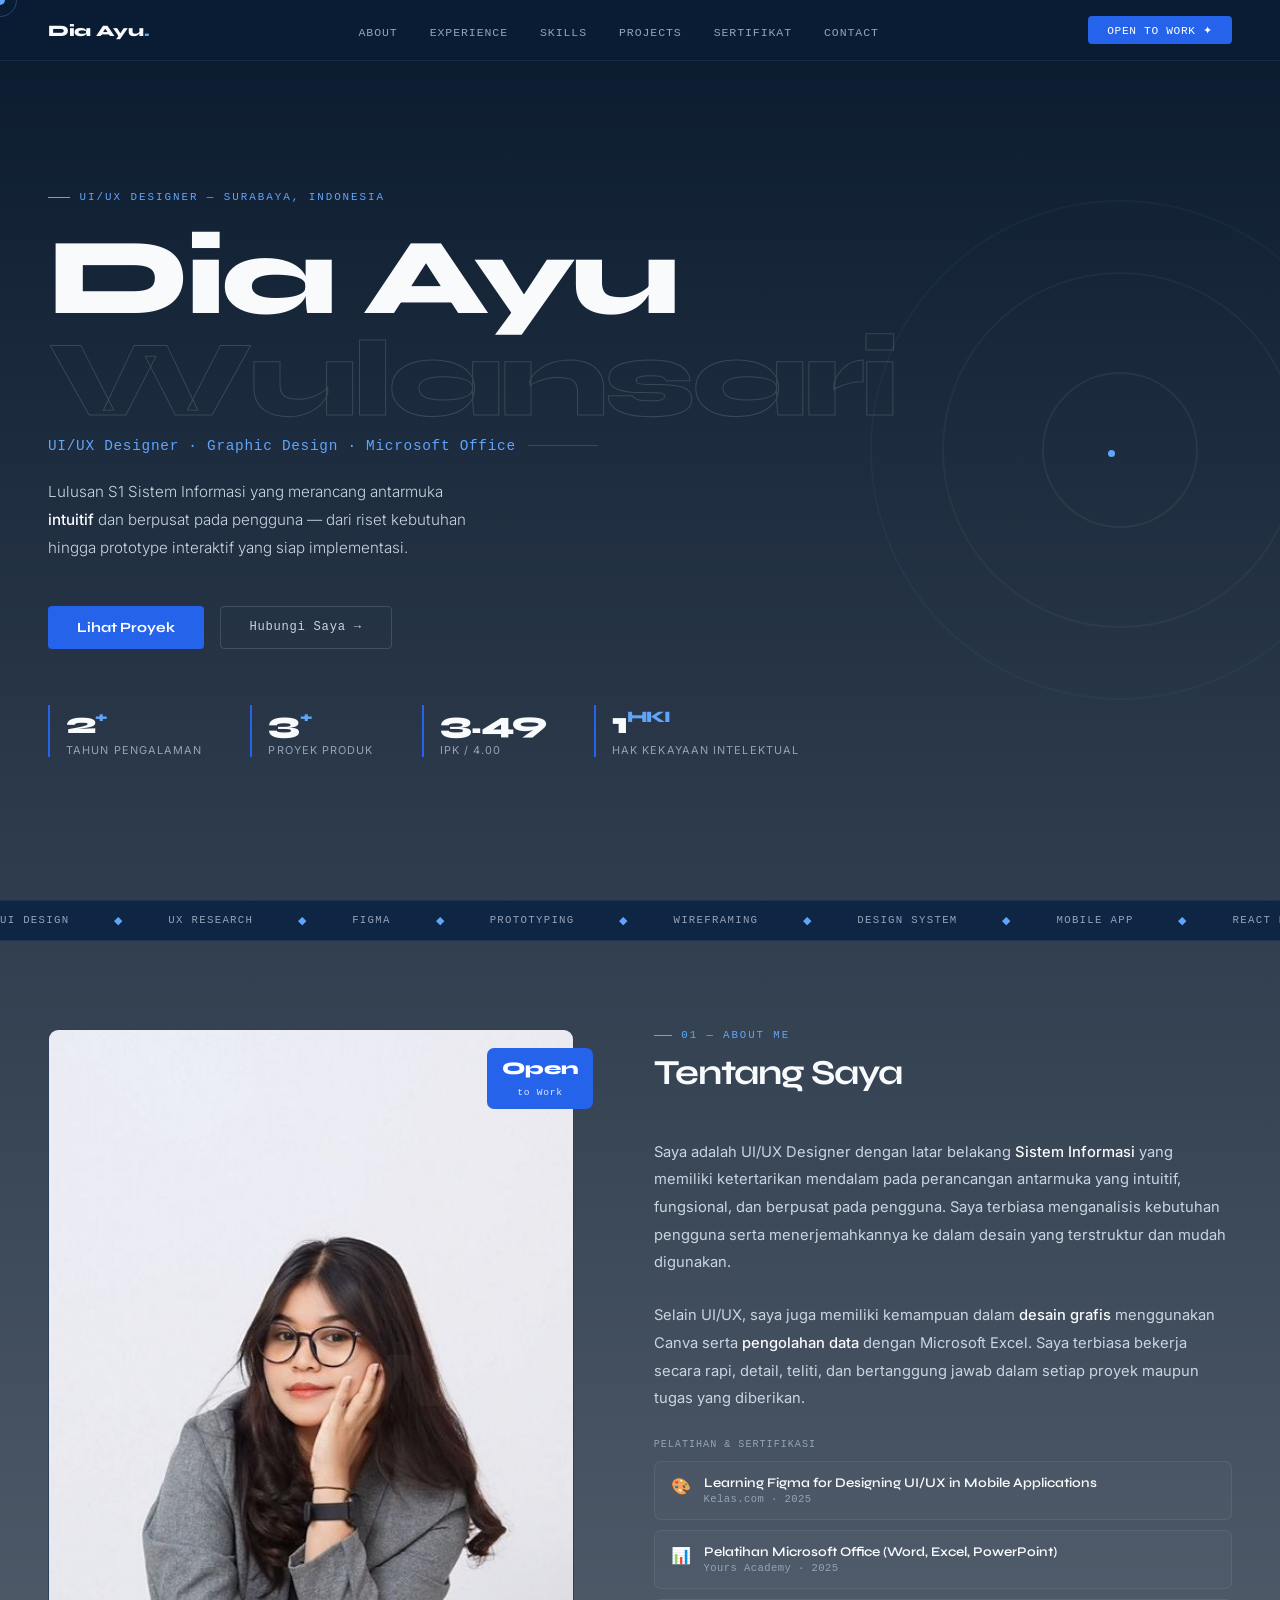
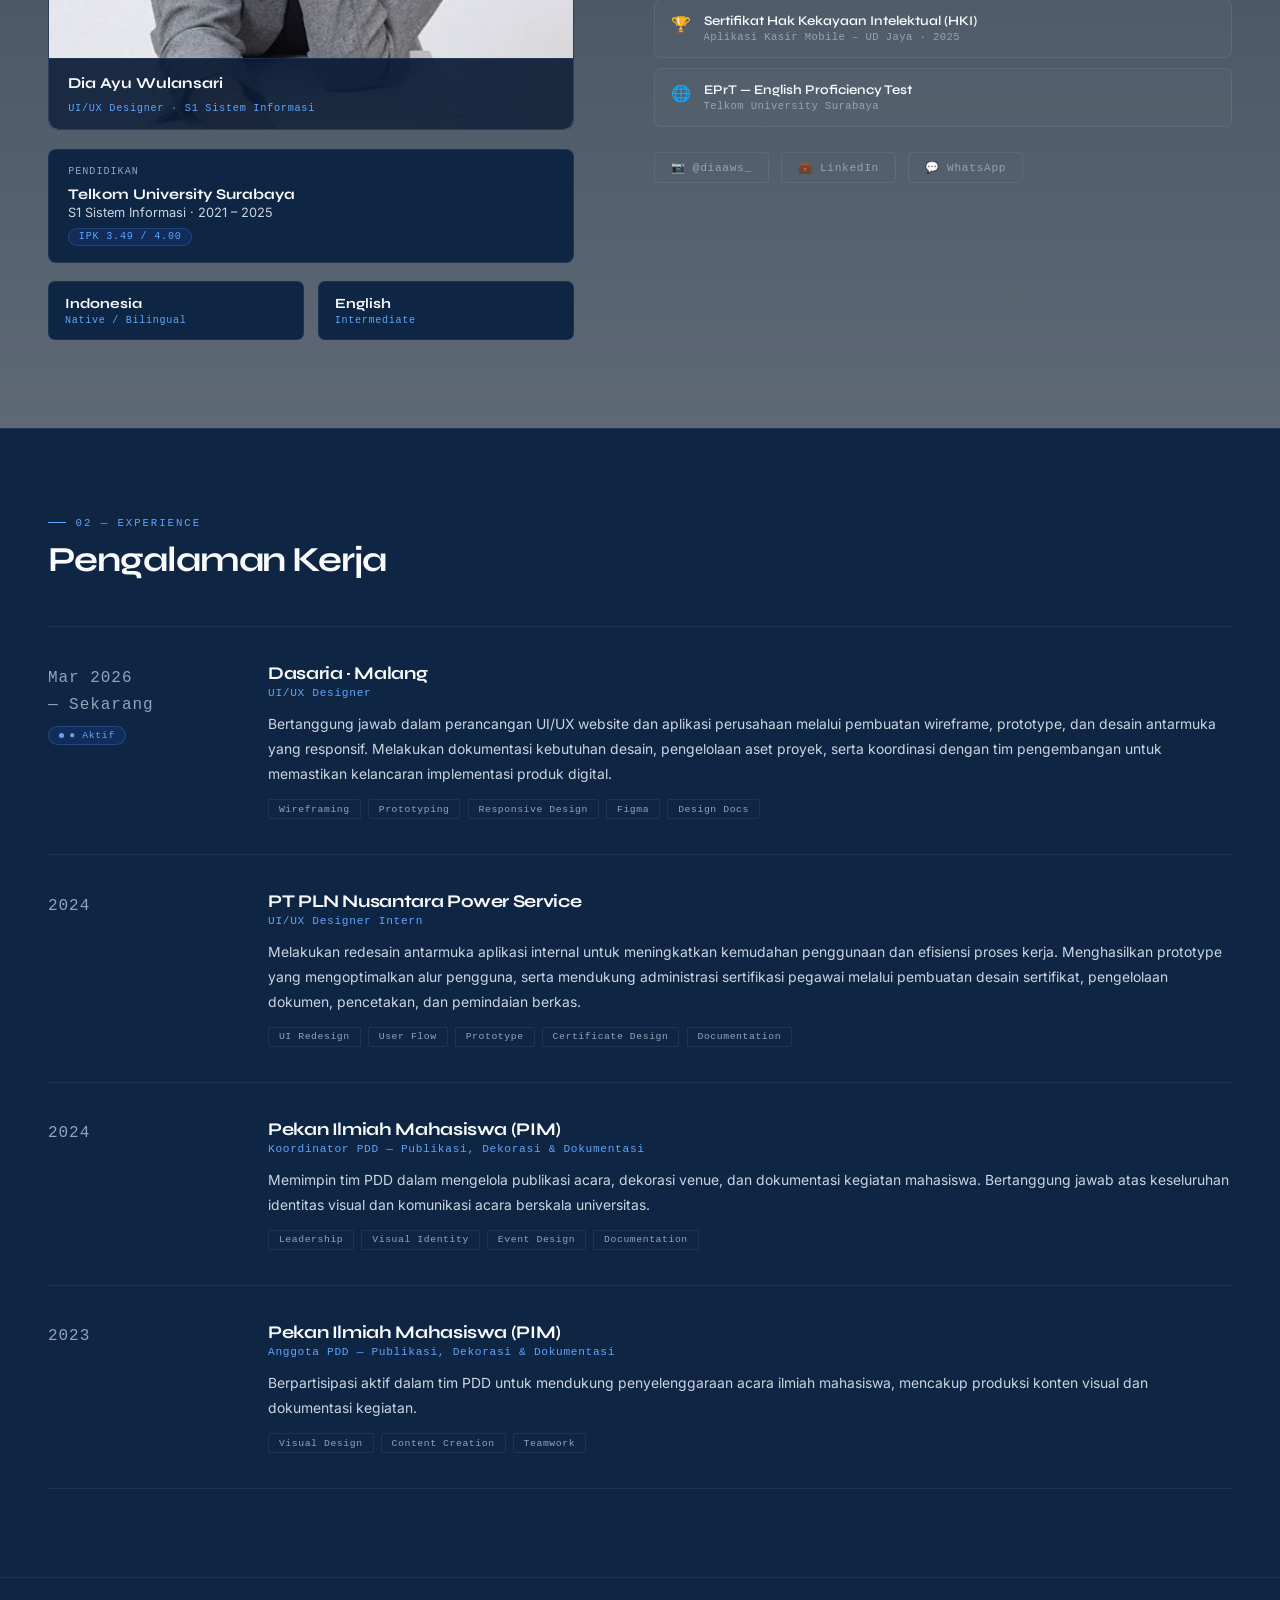
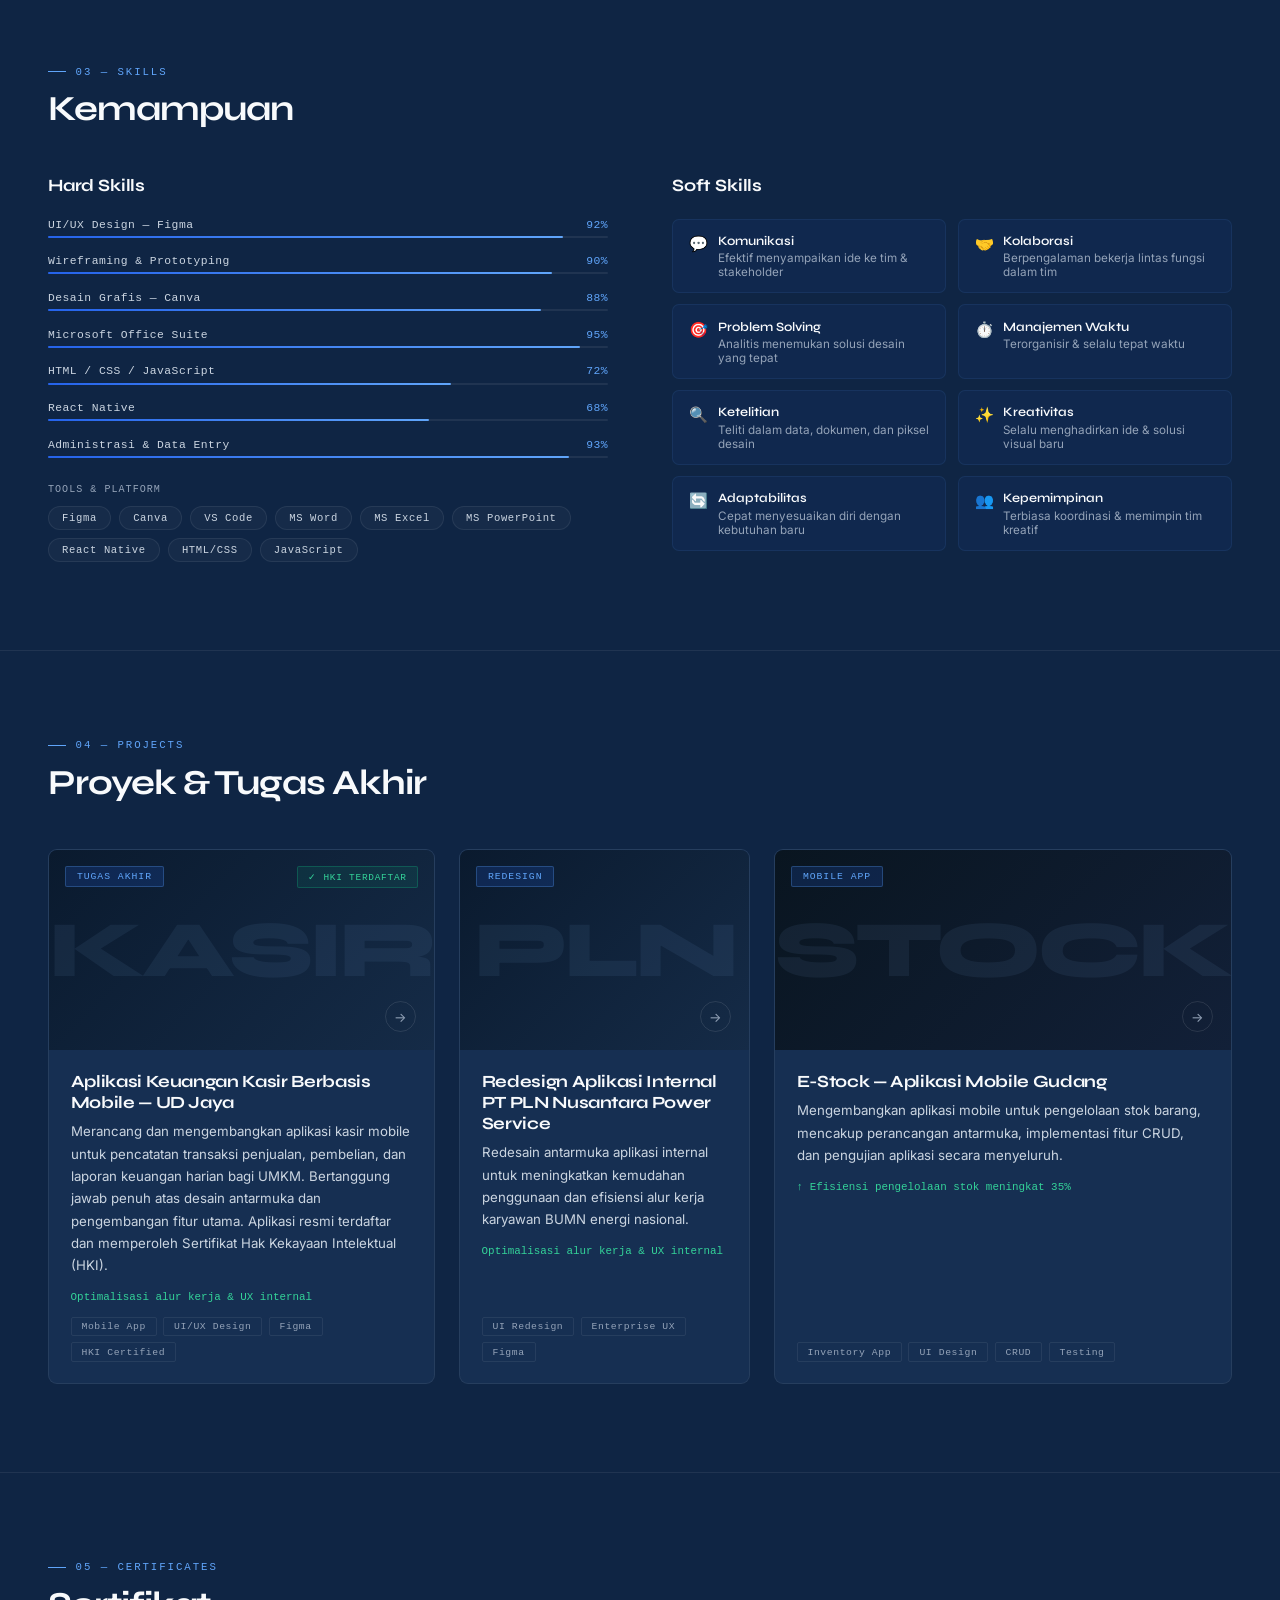
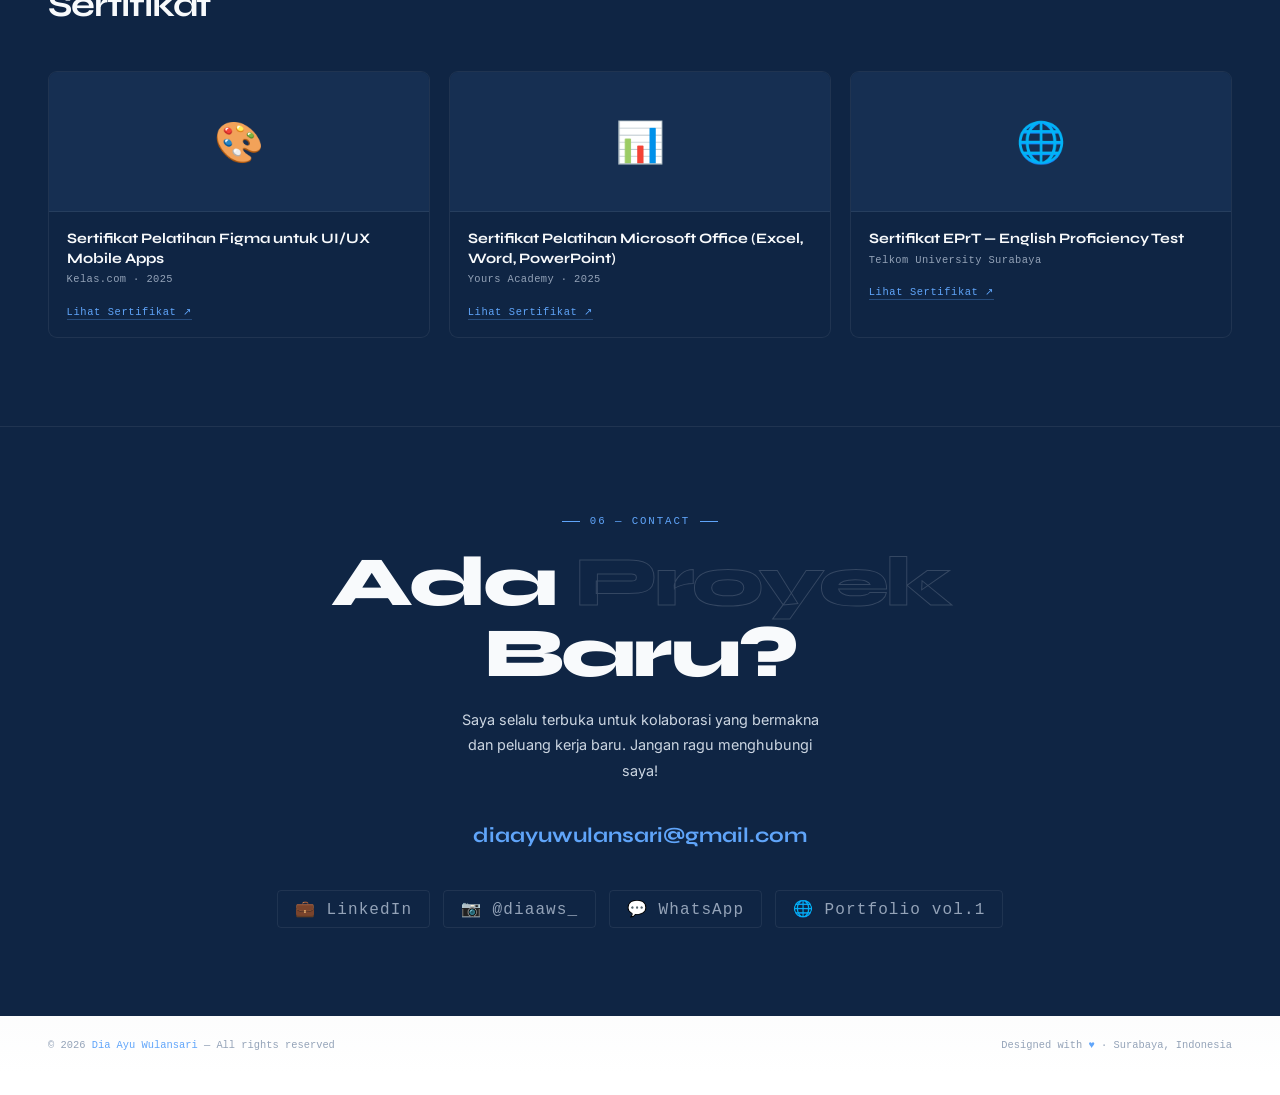
==== commit 3250072c: "merubah warna n size font, serta perbaikan layout" ====
--- a/index.html
+++ b/index.html
@@ -1,496 +1,494 @@
-<!DOCTYPE html>
-<html lang="id">
-<head>
-    <meta charset="UTF-8">
-    <meta name="viewport" content="width=device-width, initial-scale=1.0">
-    <title>Dia Ayu Wulansari | UI/UX Designer</title>
-
-    <!-- Google Font -->
-    <link href="https://fonts.googleapis.com/css2?family=Syne:wght@400;600;700;800&family=Inter:wght@300;400;500;600&display=swap" rel="stylesheet">
-
-    <!-- CSS -->
-    <link rel="stylesheet" href="style.css">
-
-    <!-- File JS -->
-    <script src="script.js"></script>
-</head>
-
-<body>
- 
-  <div id="cur"></div>
-  <div id="cur-ring"></div>
-  
-  <!-- ══ NAV ══ -->
-  <nav>
-    <div class="logo">Dia Ayu<span>.</span></div>
-    <ul class="nav-links">
-      <li><a href="#about">About</a></li>
-      <li><a href="#experience">Experience</a></li>
-      <li><a href="#skills">Skills</a></li>
-      <li><a href="#projects">Projects</a></li>
-      <li><a href="#sertifikat">Sertifikat</a></li>
-      <li><a href="#contact">Contact</a></li>
-    </ul>
-    <button class="nav-cta" onclick="document.getElementById('contact').scrollIntoView({behavior:'smooth'})">Open to Work ✦</button>
-  </nav>
-  
-  <!-- ══ HERO ══ -->
-  <section id="hero">
-    <div class="hero-eyebrow">UI/UX Designer — Surabaya, Indonesia</div>
-    <h1 class="hero-name">
-      <div>Dia Ayu</div>
-      <div class="ghost">Wulansari</div>
-    </h1>
-    <div class="hero-role">UI/UX Designer · Graphic Design · Microsoft Office</div>
-    <p class="hero-desc">
-      Lulusan S1 Sistem Informasi yang merancang antarmuka <strong>intuitif</strong> dan berpusat pada pengguna — dari riset kebutuhan hingga prototype interaktif yang siap implementasi.
-    </p>
-    <div class="hero-btns">
-      <button class="btn-p" data-h onclick="document.getElementById('projects').scrollIntoView({behavior:'smooth'})">Lihat Proyek</button>
-      <button class="btn-g" data-h onclick="document.getElementById('contact').scrollIntoView({behavior:'smooth'})">Hubungi Saya →</button>
-    </div>
-    <div class="hero-stats">
-      <div class="stat">
-        <div class="stat-n">2<sup>+</sup></div>
-        <div class="stat-l">Tahun Pengalaman</div>
-      </div>
-      <div class="stat">
-        <div class="stat-n">3<sup>+</sup></div>
-        <div class="stat-l">Proyek Produk</div>
-      </div>
-      <div class="stat">
-        <div class="stat-n">3.49</div>
-        <div class="stat-l">IPK / 4.00</div>
-      </div>
-      <div class="stat">
-        <div class="stat-n">1<sup>HKI</sup></div>
-        <div class="stat-l">Hak Kekayaan Intelektual</div>
-      </div>
-    </div>
-    <div class="deco"></div>
-    <div class="deco-dot"></div>
-  </section>
-  
-  <!-- ══ TICKER ══ -->
-  <div class="ticker-wrap">
-    <div class="ticker" aria-hidden="true">
-      <span>UI Design</span><span class="d">◆</span>
-      <span>UX Research</span><span class="d">◆</span>
-      <span>Figma</span><span class="d">◆</span>
-      <span>Prototyping</span><span class="d">◆</span>
-      <span>Wireframing</span><span class="d">◆</span>
-      <span>Design System</span><span class="d">◆</span>
-      <span>Mobile App</span><span class="d">◆</span>
-      <span>React Native</span><span class="d">◆</span>
-      <span>Canva</span><span class="d">◆</span>
-      <span>MS Office</span><span class="d">◆</span>
-      <span>Data Entry</span><span class="d">◆</span>
-      <span>Graphic Design</span><span class="d">◆</span>
-      <span>UI Design</span><span class="d">◆</span>
-      <span>UX Research</span><span class="d">◆</span>
-      <span>Figma</span><span class="d">◆</span>
-      <span>Prototyping</span><span class="d">◆</span>
-      <span>Wireframing</span><span class="d">◆</span>
-      <span>Design System</span><span class="d">◆</span>
-      <span>Mobile App</span><span class="d">◆</span>
-      <span>React Native</span><span class="d">◆</span>
-      <span>Canva</span><span class="d">◆</span>
-      <span>MS Office</span><span class="d">◆</span>
-      <span>Data Entry</span><span class="d">◆</span>
-      <span>Graphic Design</span><span class="d">◆</span>
-    </div>
-  </div>
-  
-  <!-- ══ ABOUT ══ -->
-  <section id="about">
-    <!-- kiri: foto + edu + bahasa -->
-    <div>
-      <div class="photo-wrap">
-        <div class="photo-box">
-
-          <!-- <img src="images/about-photo.png" alt="Dia Ayu Wulansari"> -->
-          <div style="font-family:'Syne',sans-serif;font-size:4.5rem;font-weight:800;color:rgba(255,255,255,.05)">DAW</div>
-          <div class="photo-footer">
-            <strong>Dia Ayu Wulansari</strong>
-            <span>UI/UX Designer · S1 Sistem Informasi</span>
-          </div>
-        </div>
-        <div class="open-badge">
-          <strong>Open</strong>
-          <em>to Work</em>
-        </div>
-      </div>
-      <div class="edu-card">
-        <div class="edu-label">Pendidikan</div>
-        <div class="edu-univ">Telkom University Surabaya</div>
-        <div class="edu-det">S1 Sistem Informasi · 2021 – 2025</div>
-        <span class="edu-ipk">IPK 3.49 / 4.00</span>
-      </div>
-      <div class="lang-row">
-        <div class="lang-c">
-          <div class="lang-n">Indonesia</div>
-          <div class="lang-l">Native / Bilingual</div>
-        </div>
-        <div class="lang-c">
-          <div class="lang-n">English</div>
-          <div class="lang-l">Intermediate</div>
-        </div>
-      </div>
-    </div>
-  
-    <!-- kanan: teks + sertifikat + sosial -->
-    <div>
-      <div class="eyebrow">01 — About Me</div>
-      <h2 class="sec-title">Tentang Saya</h2>
-      <p class="about-desc">
-        Saya adalah UI/UX Designer dengan latar belakang <strong>Sistem Informasi</strong> yang memiliki ketertarikan mendalam pada perancangan antarmuka yang intuitif, fungsional, dan berpusat pada pengguna. Saya terbiasa menganalisis kebutuhan pengguna serta menerjemahkannya ke dalam desain yang terstruktur dan mudah digunakan.
-      </p>
-      <p class="about-desc">
-        Selain UI/UX, saya juga memiliki kemampuan dalam <strong>desain grafis</strong> menggunakan Canva serta <strong>pengolahan data</strong> dengan Microsoft Excel. Saya terbiasa bekerja secara rapi, detail, teliti, dan bertanggung jawab dalam setiap proyek maupun tugas yang diberikan.
-      </p>
-      <div class="cert-title">Pelatihan &amp; Sertifikasi</div>
-      <div class="cert-list">
-        <div class="cert-item">
-          <div class="cert-ico">🎨</div>
-          <div>
-            <div class="cert-n">Learning Figma for Designing UI/UX in Mobile Applications</div>
-            <div class="cert-p">Kelas.com · 2025</div>
-          </div>
-        </div>
-        <div class="cert-item">
-          <div class="cert-ico">📊</div>
-          <div>
-            <div class="cert-n">Pelatihan Microsoft Office (Word, Excel, PowerPoint)</div>
-            <div class="cert-p">Yours Academy · 2025</div>
-          </div>
-        </div>
-        <div class="cert-item">
-          <div class="cert-ico">🏆</div>
-          <div>
-            <div class="cert-n">Sertifikat Hak Kekayaan Intelektual (HKI)</div>
-            <div class="cert-p">Aplikasi Kasir Mobile – UD Jaya · 2025</div>
-          </div>
-        </div>
-        <div class="cert-item">
-          <div class="cert-ico">🌐</div>
-          <div>
-            <div class="cert-n">EPrT — English Proficiency Test</div>
-            <div class="cert-p">Telkom University Surabaya</div>
-          </div>
-        </div>
-      </div>
-      <div class="social-row">
-        <a href="https://www.instagram.com/diaaws_" class="soc-link" target="_blank">📷 @diaaws_</a>
-        <a href="https://www.linkedin.com/in/diaayuwulansari" class="soc-link" target="_blank">💼 LinkedIn</a>
-        <a href="https://wa.me/6285184002572" class="soc-link" target="_blank">💬 WhatsApp</a>
-      </div>
-    </div>
-  </section>
-  
-  <!-- ══ EXPERIENCE ══ -->
-  <section id="experience">
-    <div class="eyebrow">02 — Experience</div>
-    <h2 class="sec-title">Pengalaman Kerja</h2>
-    <div class="exp-list">
-  
-      <div class="exp-item">
-        <div>
-          <div class="exp-period">Mar 2026<br>— Sekarang</div>
-          <div class="exp-now">● Aktif</div>
-        </div>
-        <div>
-          <div class="exp-co">Dasaria · Malang</div>
-          <div class="exp-role">UI/UX Designer</div>
-          <div class="exp-desc">Bertanggung jawab dalam perancangan UI/UX website dan aplikasi perusahaan melalui pembuatan wireframe, prototype, dan desain antarmuka yang responsif. Melakukan dokumentasi kebutuhan desain, pengelolaan aset proyek, serta koordinasi dengan tim pengembangan untuk memastikan kelancaran implementasi produk digital.</div>
-          <div class="exp-tags">
-            <span class="tag">Wireframing</span>
-            <span class="tag">Prototyping</span>
-            <span class="tag">Responsive Design</span>
-            <span class="tag">Figma</span>
-            <span class="tag">Design Docs</span>
-          </div>
-        </div>
-      </div>
-  
-      <div class="exp-item">
-        <div>
-          <div class="exp-period">2024</div>
-        </div>
-        <div>
-          <div class="exp-co">PT PLN Nusantara Power Service</div>
-          <div class="exp-role">UI/UX Designer Intern</div>
-          <div class="exp-desc">Melakukan redesain antarmuka aplikasi internal untuk meningkatkan kemudahan penggunaan dan efisiensi proses kerja. Menghasilkan prototype yang mengoptimalkan alur pengguna, serta mendukung administrasi sertifikasi pegawai melalui pembuatan desain sertifikat, pengelolaan dokumen, pencetakan, dan pemindaian berkas.</div>
-          <div class="exp-tags">
-            <span class="tag">UI Redesign</span>
-            <span class="tag">User Flow</span>
-            <span class="tag">Prototype</span>
-            <span class="tag">Certificate Design</span>
-            <span class="tag">Documentation</span>
-          </div>
-        </div>
-      </div>
-  
-      <div class="exp-item">
-        <div>
-          <div class="exp-period">2024</div>
-        </div>
-        <div>
-          <div class="exp-co">Pekan Ilmiah Mahasiswa (PIM)</div>
-          <div class="exp-role">Koordinator PDD — Publikasi, Dekorasi &amp; Dokumentasi</div>
-          <div class="exp-desc">Memimpin tim PDD dalam mengelola publikasi acara, dekorasi venue, dan dokumentasi kegiatan mahasiswa. Bertanggung jawab atas keseluruhan identitas visual dan komunikasi acara berskala universitas.</div>
-          <div class="exp-tags">
-            <span class="tag">Leadership</span>
-            <span class="tag">Visual Identity</span>
-            <span class="tag">Event Design</span>
-            <span class="tag">Documentation</span>
-          </div>
-        </div>
-      </div>
-  
-      <div class="exp-item">
-        <div>
-          <div class="exp-period">2023</div>
-        </div>
-        <div>
-          <div class="exp-co">Pekan Ilmiah Mahasiswa (PIM)</div>
-          <div class="exp-role">Anggota PDD — Publikasi, Dekorasi &amp; Dokumentasi</div>
-          <div class="exp-desc">Berpartisipasi aktif dalam tim PDD untuk mendukung penyelenggaraan acara ilmiah mahasiswa, mencakup produksi konten visual dan dokumentasi kegiatan.</div>
-          <div class="exp-tags">
-            <span class="tag">Visual Design</span>
-            <span class="tag">Content Creation</span>
-            <span class="tag">Teamwork</span>
-          </div>
-        </div>
-      </div>
-  
-    </div>
-  </section>
-  
-  <!-- ══ SKILLS ══ -->
-  <section id="skills">
-    <div class="eyebrow">03 — Skills</div>
-    <h2 class="sec-title">Kemampuan</h2>
-    <div class="skills-grid">
-      <!-- Hard Skills -->
-      <div>
-        <div class="sg-title">Hard Skills</div>
-        <div class="sk-list">
-          <div class="sk-row">
-            <div class="sk-name">UI/UX Design — Figma <span class="sk-pct">92%</span></div>
-            <div class="sk-bar"><div class="sk-fill" data-t="92"></div></div>
-          </div>
-          <div class="sk-row">
-            <div class="sk-name">Wireframing &amp; Prototyping <span class="sk-pct">90%</span></div>
-            <div class="sk-bar"><div class="sk-fill" data-t="90"></div></div>
-          </div>
-          <div class="sk-row">
-            <div class="sk-name">Desain Grafis — Canva <span class="sk-pct">88%</span></div>
-            <div class="sk-bar"><div class="sk-fill" data-t="88"></div></div>
-          </div>
-          <div class="sk-row">
-            <div class="sk-name">Microsoft Office Suite <span class="sk-pct">95%</span></div>
-            <div class="sk-bar"><div class="sk-fill" data-t="95"></div></div>
-          </div>
-          <div class="sk-row">
-            <div class="sk-name">HTML / CSS / JavaScript <span class="sk-pct">72%</span></div>
-            <div class="sk-bar"><div class="sk-fill" data-t="72"></div></div>
-          </div>
-          <div class="sk-row">
-            <div class="sk-name">React Native <span class="sk-pct">68%</span></div>
-            <div class="sk-bar"><div class="sk-fill" data-t="68"></div></div>
-          </div>
-          <div class="sk-row">
-            <div class="sk-name">Administrasi &amp; Data Entry <span class="sk-pct">93%</span></div>
-            <div class="sk-bar"><div class="sk-fill" data-t="93"></div></div>
-          </div>
-        </div>
-        <div class="tools-label">Tools &amp; Platform</div>
-        <div class="tools-row">
-          <span class="tool-pill">Figma</span>
-          <span class="tool-pill">Canva</span>
-          <span class="tool-pill">VS Code</span>
-          <span class="tool-pill">MS Word</span>
-          <span class="tool-pill">MS Excel</span>
-          <span class="tool-pill">MS PowerPoint</span>
-          <span class="tool-pill">React Native</span>
-          <span class="tool-pill">HTML/CSS</span>
-          <span class="tool-pill">JavaScript</span>
-        </div>
-      </div>
-      <!-- Soft Skills -->
-      <div>
-        <div class="sg-title">Soft Skills</div>
-        <div class="soft-grid">
-          <div class="soft-c">
-            <div class="soft-ico">💬</div>
-            <div><div class="soft-n">Komunikasi</div><div class="soft-d">Efektif menyampaikan ide ke tim &amp; stakeholder</div></div>
-          </div>
-          <div class="soft-c">
-            <div class="soft-ico">🤝</div>
-            <div><div class="soft-n">Kolaborasi</div><div class="soft-d">Berpengalaman bekerja lintas fungsi dalam tim</div></div>
-          </div>
-          <div class="soft-c">
-            <div class="soft-ico">🎯</div>
-            <div><div class="soft-n">Problem Solving</div><div class="soft-d">Analitis menemukan solusi desain yang tepat</div></div>
-          </div>
-          <div class="soft-c">
-            <div class="soft-ico">⏱️</div>
-            <div><div class="soft-n">Manajemen Waktu</div><div class="soft-d">Terorganisir &amp; selalu tepat waktu</div></div>
-          </div>
-          <div class="soft-c">
-            <div class="soft-ico">🔍</div>
-            <div><div class="soft-n">Ketelitian</div><div class="soft-d">Teliti dalam data, dokumen, dan piksel desain</div></div>
-          </div>
-          <div class="soft-c">
-            <div class="soft-ico">✨</div>
-            <div><div class="soft-n">Kreativitas</div><div class="soft-d">Selalu menghadirkan ide &amp; solusi visual baru</div></div>
-          </div>
-          <div class="soft-c">
-            <div class="soft-ico">🔄</div>
-            <div><div class="soft-n">Adaptabilitas</div><div class="soft-d">Cepat menyesuaikan diri dengan kebutuhan baru</div></div>
-          </div>
-          <div class="soft-c">
-            <div class="soft-ico">👥</div>
-            <div><div class="soft-n">Kepemimpinan</div><div class="soft-d">Terbiasa koordinasi &amp; memimpin tim kreatif</div></div>
-          </div>
-        </div>
-      </div>
-    </div>
-  </section>
-  
-  <!-- ══ PROJECTS ══ -->
-  <section id="projects">
-    <div class="eyebrow">04 — Projects</div>
-    <h2 class="sec-title">Proyek &amp; Tugas Akhir</h2>
-    <div class="proj-grid">
-  
-      <a href="Detail Page/project-udjaya.html" class="proj-card wide" data-h style="text-decoration: none; color: inherit; display: block;">
-    <!-- Kode isi card di sini -->
-        <div class="proj-card wide" data-h>
-          <div class="proj-visual pv-a">
-            <div class="proj-ico">KASIR</div>
-            <div class="proj-badge">Tugas Akhir</div>
-            <div class="proj-hki">✓ HKI Terdaftar</div>
-            <div class="proj-arrow">→</div>
-          </div>
-          <div class="proj-body">
-            <div class="proj-t">Aplikasi Keuangan Kasir Berbasis Mobile — UD Jaya</div>
-            <div class="proj-d">Merancang dan mengembangkan aplikasi kasir mobile untuk pencatatan transaksi penjualan, pembelian, dan laporan keuangan harian bagi UMKM. Bertanggung jawab penuh atas desain antarmuka dan pengembangan fitur utama. Aplikasi resmi terdaftar dan memperoleh Sertifikat Hak Kekayaan Intelektual (HKI).</div>
-            <div class="proj-res">↑ Efisiensi pencatatan meningkat 30%</div>
-            <div class="proj-tags">
-              <span class="tag">Mobile App</span>
-              <span class="tag">UI/UX Design</span>
-              <span class="tag">React Native</span>
-              <span class="tag">Figma</span>
-              <span class="tag">HKI Certified</span>
-            </div>
-          </div>
-        </div>
-      </a> 
-
-      <a href="Detail Page/project-pln.html" style="text-decoration: none; color: inherit; display: block;">
-        <div class="proj-card" data-h>
-          <div class="proj-visual pv-b">
-            <div class="proj-ico">PLN</div>
-            <div class="proj-badge">Redesign</div>
-            <div class="proj-arrow">→</div>
-          </div>
-          <div class="proj-body">
-            <div class="proj-t">Redesign Aplikasi Internal PT PLN Nusantara Power Service</div>
-            <div class="proj-d">Redesain antarmuka aplikasi internal untuk meningkatkan kemudahan penggunaan dan efisiensi alur kerja karyawan BUMN energi nasional.</div>
-            <div class="proj-res">Optimalisasi alur kerja &amp; UX internal</div>
-            <div class="proj-tags">
-              <span class="tag">UI Redesign</span>
-              <span class="tag">Enterprise UX</span>
-              <span class="tag">Figma</span>
-            </div>
-          </div>
-        </div>
-      </a>
-  
-      <a href="Detail Page/project-estock.html" style="text-decoration: none; color: inherit; display: block;">
-        <div class="proj-card" data-h>
-          <div class="proj-visual pv-c">
-            <div class="proj-ico">STOCK</div>
-            <div class="proj-badge">Mobile App</div>
-            <div class="proj-arrow">→</div>
-          </div>
-          <div class="proj-body">
-            <div class="proj-t">E-Stock — Aplikasi Mobile Gudang</div>
-            <div class="proj-d">Mengembangkan aplikasi mobile untuk pengelolaan stok barang, mencakup perancangan antarmuka, implementasi fitur CRUD, dan pengujian aplikasi secara menyeluruh.</div>
-            <div class="proj-res">↑ Efisiensi pengelolaan stok meningkat 35%</div>
-            <div class="proj-tags">
-              <span class="tag">Inventory App</span>
-              <span class="tag">UI Design</span>
-              <span class="tag">CRUD</span>
-              <span class="tag">Testing</span>
-            </div>
-          </div>
-        </div>
-      </a> 
-  
-    </div>
-  </section>
-  
-  <!-- ══ CERTIFICATES ══ -->
-  <section id="sertifikat">
-    <div class="eyebrow">05 — Certificates</div>
-    <h2 class="sec-title">Sertifikat</h2>
-    <div class="sert-grid">
-  
-      <div class="sert-card" data-h>
-        <div class="sert-thumb">🎨</div>
-        <div class="sert-body">
-          <div class="sert-t">Sertifikat Pelatihan Figma untuk UI/UX Mobile Apps</div>
-          <div class="sert-p">Kelas.com · 2025</div>
-          <a href="https://diayuwulansari.github.io/Portofolio-vol.1/sertifikat/Dia Ayu Wulansari's-Learning Figma for Designing UI_UX in Mobile Applications-Completion-Certificate.pdf" class="sert-link" target="_blank">Lihat Sertifikat ↗</a>
-        </div>
-      </div>
-  
-      <div class="sert-card" data-h>
-        <div class="sert-thumb">📊</div>
-        <div class="sert-body">
-          <div class="sert-t">Sertifikat Pelatihan Microsoft Office (Excel, Word, PowerPoint)</div>
-          <div class="sert-p">Yours Academy · 2025</div>
-          <a href="https://diayuwulansari.github.io/Portofolio-vol.1/sertifikat/Sertifikat Yours Academy.pdf" class="sert-link" target="_blank">Lihat Sertifikat ↗</a>
-        </div>
-      </div>
-  
-      <div class="sert-card" data-h>
-        <div class="sert-thumb">🌐</div>
-        <div class="sert-body">
-          <div class="sert-t">Sertifikat EPrT — English Proficiency Test</div>
-          <div class="sert-p">Telkom University Surabaya</div>
-          <a href="https://diayuwulansari.github.io/Portofolio-vol.1/sertifikat/Sertif EPRT.pdf" class="sert-link" target="_blank">Lihat Sertifikat ↗</a>
-        </div>
-      </div>
-  
-    </div>
-  </section>
-  
-  <!-- ══ CONTACT ══ -->
-  <section id="contact">
-    <div style="font-family:'JetBrains Mono',monospace;font-size:.67rem;color:var(--accent);letter-spacing:.18em;text-transform:uppercase;margin-bottom:1.25rem;display:flex;align-items:center;gap:.6rem;justify-content:center">
-      <span style="width:18px;height:1px;background:var(--accent);display:inline-block"></span>
-      06 — Contact
-      <span style="width:18px;height:1px;background:var(--accent);display:inline-block"></span>
-    </div>
-    <h2 class="contact-big">Ada <span class="ghost">Proyek</span><br>Baru?</h2>
-    <p class="contact-sub">Saya selalu terbuka untuk kolaborasi yang bermakna dan peluang kerja baru. Jangan ragu menghubungi saya!</p>
-    <div><a href="mailto:diaayuwulansari@gmail.com" class="contact-email">diaayuwulansari@gmail.com</a></div>
-    <div class="contact-links">
-      <a href="https://www.linkedin.com/in/diaayuwulansari" class="clink" target="_blank">💼 LinkedIn</a>
-      <a href="https://www.instagram.com/diaaws_" class="clink" target="_blank">📷 @diaaws_</a>
-      <a href="https://wa.me/6285184002572" class="clink" target="_blank">💬 WhatsApp</a>
-      <a href="https://diayuwulansari.github.io/Portofolio-vol.1/" class="clink" target="_blank">🌐 Portfolio vol.1</a>
-    </div>
-  </section>
-  
-  <!-- ══ FOOTER ══ -->
-  <footer>
-    <div class="ft">© 2026 <span>Dia Ayu Wulansari</span> — All rights reserved</div>
-    <div class="ft">Designed with <span>♥</span> · Surabaya, Indonesia</div>
-  </footer>
- 
-</body>
+<!DOCTYPE html>
+<html lang="id">
+<head>
+    <meta charset="UTF-8">
+    <meta name="viewport" content="width=device-width, initial-scale=1.0">
+    <title>Dia Ayu Wulansari | UI/UX Designer</title>
+
+    <!-- Google Font -->
+    <link href="https://fonts.googleapis.com/css2?family=Syne:wght@400;600;700;800&family=Inter:wght@300;400;500;600&display=swap" rel="stylesheet">
+
+    <!-- CSS -->
+    <link rel="stylesheet" href="style.css">
+
+    <!-- File JS -->
+    <script src="script.js"></script>
+</head>
+
+<body>
+ 
+  <div id="cur"></div>
+  <div id="cur-ring"></div>
+  
+  <!-- ══ NAV ══ -->
+  <nav>
+    <div class="logo">Dia Ayu<span>.</span></div>
+    <ul class="nav-links">
+      <li><a href="#about">About</a></li>
+      <li><a href="#experience">Experience</a></li>
+      <li><a href="#skills">Skills</a></li>
+      <li><a href="#projects">Projects</a></li>
+      <li><a href="#sertifikat">Sertifikat</a></li>
+      <li><a href="#contact">Contact</a></li>
+    </ul>
+    <button class="nav-cta" onclick="document.getElementById('contact').scrollIntoView({behavior:'smooth'})">Open to Work ✦</button>
+  </nav>
+  
+  <!-- ══ HERO ══ -->
+  <section id="hero">
+    <div class="hero-eyebrow">UI/UX Designer — Surabaya, Indonesia</div>
+    <h1 class="hero-name">
+      <div>Dia Ayu</div>
+      <div class="ghost">Wulansari</div>
+    </h1>
+    <div class="hero-role">UI/UX Designer · Graphic Design · Microsoft Office</div>
+    <p class="hero-desc">
+      Lulusan S1 Sistem Informasi yang merancang antarmuka <strong>intuitif</strong> dan berpusat pada pengguna — dari riset kebutuhan hingga prototype interaktif yang siap implementasi.
+    </p>
+    <div class="hero-btns">
+      <button class="btn-p" data-h onclick="document.getElementById('projects').scrollIntoView({behavior:'smooth'})">Lihat Proyek</button>
+      <button class="btn-g" data-h onclick="document.getElementById('contact').scrollIntoView({behavior:'smooth'})">Hubungi Saya →</button>
+    </div>
+    <div class="hero-stats">
+      <div class="stat">
+        <div class="stat-n">2<sup>+</sup></div>
+        <div class="stat-l">Tahun Pengalaman</div>
+      </div>
+      <div class="stat">
+        <div class="stat-n">3<sup>+</sup></div>
+        <div class="stat-l">Proyek Produk</div>
+      </div>
+      <div class="stat">
+        <div class="stat-n">3.49</div>
+        <div class="stat-l">IPK / 4.00</div>
+      </div>
+      <div class="stat">
+        <div class="stat-n">1<sup>HKI</sup></div>
+        <div class="stat-l">Hak Kekayaan Intelektual</div>
+      </div>
+    </div>
+    <div class="deco"></div>
+    <div class="deco-dot"></div>
+  </section>
+  
+  <!-- ══ TICKER ══ -->
+  <div class="ticker-wrap">
+    <div class="ticker" aria-hidden="true">
+      <span>UI Design</span><span class="d">◆</span>
+      <span>UX Research</span><span class="d">◆</span>
+      <span>Figma</span><span class="d">◆</span>
+      <span>Prototyping</span><span class="d">◆</span>
+      <span>Wireframing</span><span class="d">◆</span>
+      <span>Design System</span><span class="d">◆</span>
+      <span>Mobile App</span><span class="d">◆</span>
+      <span>React Native</span><span class="d">◆</span>
+      <span>Canva</span><span class="d">◆</span>
+      <span>MS Office</span><span class="d">◆</span>
+      <span>Data Entry</span><span class="d">◆</span>
+      <span>Graphic Design</span><span class="d">◆</span>
+      <span>UI Design</span><span class="d">◆</span>
+      <span>UX Research</span><span class="d">◆</span>
+      <span>Figma</span><span class="d">◆</span>
+      <span>Prototyping</span><span class="d">◆</span>
+      <span>Wireframing</span><span class="d">◆</span>
+      <span>Design System</span><span class="d">◆</span>
+      <span>Mobile App</span><span class="d">◆</span>
+      <span>React Native</span><span class="d">◆</span>
+      <span>Canva</span><span class="d">◆</span>
+      <span>MS Office</span><span class="d">◆</span>
+      <span>Data Entry</span><span class="d">◆</span>
+      <span>Graphic Design</span><span class="d">◆</span>
+    </div>
+  </div>
+  
+  <!-- ══ ABOUT ══ -->
+  <section id="about">
+    <!-- kiri: foto + edu + bahasa -->
+    <div>
+      <div class="photo-wrap">
+        <div class="photo-box">
+          <img src="images/foto profil.jpg" alt="Dia Ayu Wulansari">
+          <!-- <div style="font-family:'Syne',sans-serif;font-size:4.5rem;font-weight:800;color:rgba(255,255,255,.05)">DAW</div> -->
+          <div class="photo-footer">
+            <strong>Dia Ayu Wulansari</strong>
+            <span>UI/UX Designer · S1 Sistem Informasi</span>
+          </div>
+        </div>
+        <div class="open-badge">
+          <strong>Open</strong>
+          <em>to Work</em>
+        </div>
+      </div>
+      <div class="edu-card">
+        <div class="edu-label">Pendidikan</div>
+        <div class="edu-univ">Telkom University Surabaya</div>
+        <div class="edu-det">S1 Sistem Informasi · 2021 – 2025</div>
+        <span class="edu-ipk">IPK 3.49 / 4.00</span>
+      </div>
+      <div class="lang-row">
+        <div class="lang-c">
+          <div class="lang-n">Indonesia</div>
+          <div class="lang-l">Native / Bilingual</div>
+        </div>
+        <div class="lang-c">
+          <div class="lang-n">English</div>
+          <div class="lang-l">Intermediate</div>
+        </div>
+      </div>
+    </div>
+  
+    <!-- kanan: teks + sertifikat + sosial -->
+    <div>
+      <div class="eyebrow">01 — About Me</div>
+      <h2 class="sec-title">Tentang Saya</h2>
+      <p class="about-desc">
+        Saya adalah UI/UX Designer dengan latar belakang <strong>Sistem Informasi</strong> yang memiliki ketertarikan mendalam pada perancangan antarmuka yang intuitif, fungsional, dan berpusat pada pengguna. Saya terbiasa menganalisis kebutuhan pengguna serta menerjemahkannya ke dalam desain yang terstruktur dan mudah digunakan.
+      </p>
+      <p class="about-desc">
+        Selain UI/UX, saya juga memiliki kemampuan dalam <strong>desain grafis</strong> menggunakan Canva serta <strong>pengolahan data</strong> dengan Microsoft Excel. Saya terbiasa bekerja secara rapi, detail, teliti, dan bertanggung jawab dalam setiap proyek maupun tugas yang diberikan.
+      </p>
+      <div class="cert-title">Pelatihan &amp; Sertifikasi</div>
+      <div class="cert-list">
+        <div class="cert-item">
+          <div class="cert-ico">🎨</div>
+          <div>
+            <div class="cert-n">Learning Figma for Designing UI/UX in Mobile Applications</div>
+            <div class="cert-p">Kelas.com · 2025</div>
+          </div>
+        </div>
+        <div class="cert-item">
+          <div class="cert-ico">📊</div>
+          <div>
+            <div class="cert-n">Pelatihan Microsoft Office (Word, Excel, PowerPoint)</div>
+            <div class="cert-p">Yours Academy · 2025</div>
+          </div>
+        </div>
+        <div class="cert-item">
+          <div class="cert-ico">🏆</div>
+          <div>
+            <div class="cert-n">Sertifikat Hak Kekayaan Intelektual (HKI)</div>
+            <div class="cert-p">Aplikasi Kasir Mobile – UD Jaya · 2025</div>
+          </div>
+        </div>
+        <div class="cert-item">
+          <div class="cert-ico">🌐</div>
+          <div>
+            <div class="cert-n">EPrT — English Proficiency Test</div>
+            <div class="cert-p">Telkom University Surabaya</div>
+          </div>
+        </div>
+      </div>
+      <div class="social-row">
+        <a href="https://www.instagram.com/diaaws_" class="soc-link" target="_blank">📷 @diaaws_</a>
+        <a href="https://www.linkedin.com/in/diaayuwulansari" class="soc-link" target="_blank">💼 LinkedIn</a>
+        <a href="https://wa.me/6285184002572" class="soc-link" target="_blank">💬 WhatsApp</a>
+      </div>
+    </div>
+  </section>
+  
+  <!-- ══ EXPERIENCE ══ -->
+  <section id="experience">
+    <div class="eyebrow">02 — Experience</div>
+    <h2 class="sec-title">Pengalaman Kerja</h2>
+    <div class="exp-list">
+  
+      <div class="exp-item">
+        <div>
+          <div class="exp-period">Mar 2026<br>— Sekarang</div>
+          <div class="exp-now">● Aktif</div>
+        </div>
+        <div>
+          <div class="exp-co">Dasaria · Malang</div>
+          <div class="exp-role">UI/UX Designer</div>
+          <div class="exp-desc">Bertanggung jawab dalam perancangan UI/UX website dan aplikasi perusahaan melalui pembuatan wireframe, prototype, dan desain antarmuka yang responsif. Melakukan dokumentasi kebutuhan desain, pengelolaan aset proyek, serta koordinasi dengan tim pengembangan untuk memastikan kelancaran implementasi produk digital.</div>
+          <div class="exp-tags">
+            <span class="tag">Wireframing</span>
+            <span class="tag">Prototyping</span>
+            <span class="tag">Responsive Design</span>
+            <span class="tag">Figma</span>
+            <span class="tag">Design Docs</span>
+          </div>
+        </div>
+      </div>
+  
+      <div class="exp-item">
+        <div>
+          <div class="exp-period">2024</div>
+        </div>
+        <div>
+          <div class="exp-co">PT PLN Nusantara Power Service</div>
+          <div class="exp-role">UI/UX Designer Intern</div>
+          <div class="exp-desc">Melakukan redesain antarmuka aplikasi internal untuk meningkatkan kemudahan penggunaan dan efisiensi proses kerja. Menghasilkan prototype yang mengoptimalkan alur pengguna, serta mendukung administrasi sertifikasi pegawai melalui pembuatan desain sertifikat, pengelolaan dokumen, pencetakan, dan pemindaian berkas.</div>
+          <div class="exp-tags">
+            <span class="tag">UI Redesign</span>
+            <span class="tag">User Flow</span>
+            <span class="tag">Prototype</span>
+            <span class="tag">Certificate Design</span>
+            <span class="tag">Documentation</span>
+          </div>
+        </div>
+      </div>
+  
+      <div class="exp-item">
+        <div>
+          <div class="exp-period">2024</div>
+        </div>
+        <div>
+          <div class="exp-co">Pekan Ilmiah Mahasiswa (PIM)</div>
+          <div class="exp-role">Koordinator PDD — Publikasi, Dekorasi &amp; Dokumentasi</div>
+          <div class="exp-desc">Memimpin tim PDD dalam mengelola publikasi acara, dekorasi venue, dan dokumentasi kegiatan mahasiswa. Bertanggung jawab atas keseluruhan identitas visual dan komunikasi acara berskala universitas.</div>
+          <div class="exp-tags">
+            <span class="tag">Leadership</span>
+            <span class="tag">Visual Identity</span>
+            <span class="tag">Event Design</span>
+            <span class="tag">Documentation</span>
+          </div>
+        </div>
+      </div>
+  
+      <div class="exp-item">
+        <div>
+          <div class="exp-period">2023</div>
+        </div>
+        <div>
+          <div class="exp-co">Pekan Ilmiah Mahasiswa (PIM)</div>
+          <div class="exp-role">Anggota PDD — Publikasi, Dekorasi &amp; Dokumentasi</div>
+          <div class="exp-desc">Berpartisipasi aktif dalam tim PDD untuk mendukung penyelenggaraan acara ilmiah mahasiswa, mencakup produksi konten visual dan dokumentasi kegiatan.</div>
+          <div class="exp-tags">
+            <span class="tag">Visual Design</span>
+            <span class="tag">Content Creation</span>
+            <span class="tag">Teamwork</span>
+          </div>
+        </div>
+      </div>
+  
+    </div>
+  </section>
+  
+  <!-- ══ SKILLS ══ -->
+  <section id="skills">
+    <div class="eyebrow">03 — Skills</div>
+    <h2 class="sec-title">Kemampuan</h2>
+    <div class="skills-grid">
+      <!-- Hard Skills -->
+      <div>
+        <div class="sg-title">Hard Skills</div>
+        <div class="sk-list">
+          <div class="sk-row">
+            <div class="sk-name">UI/UX Design — Figma <span class="sk-pct">92%</span></div>
+            <div class="sk-bar"><div class="sk-fill" data-t="92"></div></div>
+          </div>
+          <div class="sk-row">
+            <div class="sk-name">Wireframing &amp; Prototyping <span class="sk-pct">90%</span></div>
+            <div class="sk-bar"><div class="sk-fill" data-t="90"></div></div>
+          </div>
+          <div class="sk-row">
+            <div class="sk-name">Desain Grafis — Canva <span class="sk-pct">88%</span></div>
+            <div class="sk-bar"><div class="sk-fill" data-t="88"></div></div>
+          </div>
+          <div class="sk-row">
+            <div class="sk-name">Microsoft Office Suite <span class="sk-pct">95%</span></div>
+            <div class="sk-bar"><div class="sk-fill" data-t="95"></div></div>
+          </div>
+          <div class="sk-row">
+            <div class="sk-name">HTML / CSS / JavaScript <span class="sk-pct">72%</span></div>
+            <div class="sk-bar"><div class="sk-fill" data-t="72"></div></div>
+          </div>
+          <div class="sk-row">
+            <div class="sk-name">React Native <span class="sk-pct">68%</span></div>
+            <div class="sk-bar"><div class="sk-fill" data-t="68"></div></div>
+          </div>
+          <div class="sk-row">
+            <div class="sk-name">Administrasi &amp; Data Entry <span class="sk-pct">93%</span></div>
+            <div class="sk-bar"><div class="sk-fill" data-t="93"></div></div>
+          </div>
+        </div>
+        <div class="tools-label">Tools &amp; Platform</div>
+        <div class="tools-row">
+          <span class="tool-pill">Figma</span>
+          <span class="tool-pill">Canva</span>
+          <span class="tool-pill">VS Code</span>
+          <span class="tool-pill">MS Word</span>
+          <span class="tool-pill">MS Excel</span>
+          <span class="tool-pill">MS PowerPoint</span>
+          <span class="tool-pill">React Native</span>
+          <span class="tool-pill">HTML/CSS</span>
+          <span class="tool-pill">JavaScript</span>
+        </div>
+      </div>
+      <!-- Soft Skills -->
+      <div>
+        <div class="sg-title">Soft Skills</div>
+        <div class="soft-grid">
+          <div class="soft-c">
+            <div class="soft-ico">💬</div>
+            <div><div class="soft-n">Komunikasi</div><div class="soft-d">Efektif menyampaikan ide ke tim &amp; stakeholder</div></div>
+          </div>
+          <div class="soft-c">
+            <div class="soft-ico">🤝</div>
+            <div><div class="soft-n">Kolaborasi</div><div class="soft-d">Berpengalaman bekerja lintas fungsi dalam tim</div></div>
+          </div>
+          <div class="soft-c">
+            <div class="soft-ico">🎯</div>
+            <div><div class="soft-n">Problem Solving</div><div class="soft-d">Analitis menemukan solusi desain yang tepat</div></div>
+          </div>
+          <div class="soft-c">
+            <div class="soft-ico">⏱️</div>
+            <div><div class="soft-n">Manajemen Waktu</div><div class="soft-d">Terorganisir &amp; selalu tepat waktu</div></div>
+          </div>
+          <div class="soft-c">
+            <div class="soft-ico">🔍</div>
+            <div><div class="soft-n">Ketelitian</div><div class="soft-d">Teliti dalam data, dokumen, dan piksel desain</div></div>
+          </div>
+          <div class="soft-c">
+            <div class="soft-ico">✨</div>
+            <div><div class="soft-n">Kreativitas</div><div class="soft-d">Selalu menghadirkan ide &amp; solusi visual baru</div></div>
+          </div>
+          <div class="soft-c">
+            <div class="soft-ico">🔄</div>
+            <div><div class="soft-n">Adaptabilitas</div><div class="soft-d">Cepat menyesuaikan diri dengan kebutuhan baru</div></div>
+          </div>
+          <div class="soft-c">
+            <div class="soft-ico">👥</div>
+            <div><div class="soft-n">Kepemimpinan</div><div class="soft-d">Terbiasa koordinasi &amp; memimpin tim kreatif</div></div>
+          </div>
+        </div>
+      </div>
+    </div>
+  </section>
+  
+  <!-- ══ PROJECTS ══ -->
+  <section id="projects">
+    <div class="eyebrow">04 — Projects</div>
+    <h2 class="sec-title">Proyek &amp; Tugas Akhir</h2>
+    <div class="proj-grid">
+
+      <a href="Detail Page/project-udjaya.html" style="text-decoration: none; color: inherit; display: block;">
+        <div class="proj-card" data-h>
+          <div class="proj-visual pv-b">
+            <div class="proj-ico">KASIR</div>
+            <div class="proj-badge">Tugas Akhir</div>
+            <div class="proj-hki">✓ HKI Terdaftar</div>
+            <div class="proj-arrow">→</div>
+          </div>
+          <div class="proj-body">
+            <div class="proj-t">Aplikasi Keuangan Kasir Berbasis Mobile — UD Jaya</div>
+            <div class="proj-d">Merancang dan mengembangkan aplikasi kasir mobile untuk pencatatan transaksi penjualan, pembelian, dan laporan keuangan harian bagi UMKM. Bertanggung jawab penuh atas desain antarmuka dan pengembangan fitur utama. Aplikasi resmi terdaftar dan memperoleh Sertifikat Hak Kekayaan Intelektual (HKI).</div>
+            <div class="proj-res">Optimalisasi alur kerja &amp; UX internal</div>
+            <div class="proj-tags">
+              <span class="tag">Mobile App</span>
+              <span class="tag">UI/UX Design</span>
+              <span class="tag">Figma</span>
+              <span class="tag">HKI Certified</span>
+            </div>
+          </div>
+        </div>
+      </a>
+  
+
+      <a href="Detail Page/project-pln.html" style="text-decoration: none; color: inherit; display: block;">
+        <div class="proj-card" data-h>
+          <div class="proj-visual pv-b">
+            <div class="proj-ico">PLN</div>
+            <div class="proj-badge">Redesign</div>
+            <div class="proj-arrow">→</div>
+          </div>
+          <div class="proj-body">
+            <div class="proj-t">Redesign Aplikasi Internal PT PLN Nusantara Power Service</div>
+            <div class="proj-d">Redesain antarmuka aplikasi internal untuk meningkatkan kemudahan penggunaan dan efisiensi alur kerja karyawan BUMN energi nasional.</div>
+            <div class="proj-res">Optimalisasi alur kerja &amp; UX internal</div>
+            <div class="proj-tags">
+              <span class="tag">UI Redesign</span>
+              <span class="tag">Enterprise UX</span>
+              <span class="tag">Figma</span>
+            </div>
+          </div>
+        </div>
+      </a>
+  
+      <a href="Detail Page/project-estock.html" style="text-decoration: none; color: inherit; display: block;">
+        <div class="proj-card" data-h>
+          <div class="proj-visual pv-c">
+            <div class="proj-ico">STOCK</div>
+            <div class="proj-badge">Mobile App</div>
+            <div class="proj-arrow">→</div>
+          </div>
+          <div class="proj-body">
+            <div class="proj-t">E-Stock — Aplikasi Mobile Gudang</div>
+            <div class="proj-d">Mengembangkan aplikasi mobile untuk pengelolaan stok barang, mencakup perancangan antarmuka, implementasi fitur CRUD, dan pengujian aplikasi secara menyeluruh.</div>
+            <div class="proj-res">↑ Efisiensi pengelolaan stok meningkat 35%</div>
+            <div class="proj-tags">
+              <span class="tag">Inventory App</span>
+              <span class="tag">UI Design</span>
+              <span class="tag">CRUD</span>
+              <span class="tag">Testing</span>
+            </div>
+          </div>
+        </div>
+      </a> 
+  
+    </div>
+  </section>
+  
+  <!-- ══ CERTIFICATES ══ -->
+  <section id="sertifikat">
+    <div class="eyebrow">05 — Certificates</div>
+    <h2 class="sec-title">Sertifikat</h2>
+    <div class="sert-grid">
+  
+      <div class="sert-card" data-h>
+        <div class="sert-thumb">🎨</div>
+        <div class="sert-body">
+          <div class="sert-t">Sertifikat Pelatihan Figma untuk UI/UX Mobile Apps</div>
+          <div class="sert-p">Kelas.com · 2025</div>
+          <a href="https://diayuwulansari.github.io/Portofolio-vol.1/sertifikat/Dia Ayu Wulansari's-Learning Figma for Designing UI_UX in Mobile Applications-Completion-Certificate.pdf" class="sert-link" target="_blank">Lihat Sertifikat ↗</a>
+        </div>
+      </div>
+  
+      <div class="sert-card" data-h>
+        <div class="sert-thumb">📊</div>
+        <div class="sert-body">
+          <div class="sert-t">Sertifikat Pelatihan Microsoft Office (Excel, Word, PowerPoint)</div>
+          <div class="sert-p">Yours Academy · 2025</div>
+          <a href="https://diayuwulansari.github.io/Portofolio-vol.1/sertifikat/Sertifikat Yours Academy.pdf" class="sert-link" target="_blank">Lihat Sertifikat ↗</a>
+        </div>
+      </div>
+  
+      <div class="sert-card" data-h>
+        <div class="sert-thumb">🌐</div>
+        <div class="sert-body">
+          <div class="sert-t">Sertifikat EPrT — English Proficiency Test</div>
+          <div class="sert-p">Telkom University Surabaya</div>
+          <a href="https://diayuwulansari.github.io/Portofolio-vol.1/sertifikat/Sertif EPRT.pdf" class="sert-link" target="_blank">Lihat Sertifikat ↗</a>
+        </div>
+      </div>
+  
+    </div>
+  </section>
+  
+  <!-- ══ CONTACT ══ -->
+  <section id="contact">
+    <div style="font-family:'JetBrains Mono',monospace;font-size:.67rem;color:var(--accent);letter-spacing:.18em;text-transform:uppercase;margin-bottom:1.25rem;display:flex;align-items:center;gap:.6rem;justify-content:center">
+      <span style="width:18px;height:1px;background:var(--accent);display:inline-block"></span>
+      06 — Contact
+      <span style="width:18px;height:1px;background:var(--accent);display:inline-block"></span>
+    </div>
+    <h2 class="contact-big">Ada <span class="ghost">Proyek</span><br>Baru?</h2>
+    <p class="contact-sub">Saya selalu terbuka untuk kolaborasi yang bermakna dan peluang kerja baru. Jangan ragu menghubungi saya!</p>
+    <div><a href="mailto:diaayuwulansari@gmail.com" class="contact-email">diaayuwulansari@gmail.com</a></div>
+    <div class="contact-links">
+      <a href="https://www.linkedin.com/in/diaayuwulansari" class="clink" target="_blank">💼 LinkedIn</a>
+      <a href="https://www.instagram.com/diaaws_" class="clink" target="_blank">📷 @diaaws_</a>
+      <a href="https://wa.me/6285184002572" class="clink" target="_blank">💬 WhatsApp</a>
+      <a href="https://diayuwulansari.github.io/Portofolio-vol.1/" class="clink" target="_blank">🌐 Portfolio vol.1</a>
+    </div>
+  </section>
+  
+  <!-- ══ FOOTER ══ -->
+  <footer>
+    <div class="ft">© 2026 <span>Dia Ayu Wulansari</span> — All rights reserved</div>
+    <div class="ft">Designed with <span>♥</span> · Surabaya, Indonesia</div>
+  </footer>
+ 
+</body>
 </html>
--- a/style.css
+++ b/style.css
@@ -1,1097 +1,1120 @@
-/* ─── RESET & ROOT ─── */
-*{margin:0;padding:0;box-sizing:border-box}
-:root{
-  --navy:      #0B1D35;
-  --navy2:     #0F2544;
-  --navy3:     #162F52;
-  --navy4:     #1D3A62;
-  --blue:      #2563EB;
-  --blue-h:    #3B82F6;
-  --accent:    #60A5FA;
-  --accent2:   #93C5FD;
-  --silver:    #CBD5E1;
-  --silver2:   #94A3B8;
-  --silver3:   #64748B;
-  --light-bg:  #F1F5F9;
-  --white:     #FFFFFF;
-  --fg:        #F8FAFC;
-  --fg2:       #CBD5E1;
-  --fg3:       #94A3B8;
-  --border:    rgba(255,255,255,0.07);
-  --border2:   rgba(255,255,255,0.12);
-}
-
-html{scroll-behavior:smooth}
-body{
-  font-family:'Inter',sans-serif;
-  background:var(--navy);
-  color:var(--fg);
-  overflow-x:hidden;
-  cursor:none;
-}
- 
-/* ─── CURSOR ─── */
-#cur{
-  position:fixed;
-  width:10px;height:10px;
-  background:var(--accent);
-  border-radius:50%;
-  pointer-events:none;
-  z-index:9999;
-  transform:translate(-50%,-50%);
-  transition:width .25s,height .25s,opacity .25s;
-}
-#cur-ring{
-  position:fixed;
-  width:34px;
-  height:34px;
-  border:1.5px solid rgba(96,165,250,.3);
-  border-radius:50%;
-  pointer-events:none;
-  z-index:9998;
-  transform:translate(-50%,-50%);
-  transition:width .3s,height .3s;
-}
-a,button,[data-h]{cursor:none}
- 
-/* ─── NAV ─── */
-nav{
-  position:fixed;
-  top:0;
-  left:0;
-  right:0;
-  z-index:200;
-  display:flex;
-  align-items:center;
-  justify-content:space-between;
-  padding:1rem 3rem;
-  background:rgba(11,29,53,.9);
-  backdrop-filter:blur(20px);
-  border-bottom:1px solid var(--border);
-}
-.logo{
-  font-family:'Syne',sans-serif;
-  font-weight:800;
-  font-size:1rem;
-  letter-spacing:-.02em;
-}
-
-.logo span{
-  color:var(--accent)
-}
-
-.nav-links{
-  display:flex;
-  gap:2rem;
-  list-style:none
-}
-
-.nav-links a{
-  font-family:'JetBrains Mono',monospace;
-  font-size:.72rem;
-  color:var(--fg3);
-  text-decoration:none;
-  letter-spacing:.08em;
-  text-transform:uppercase;
-  transition:color .2s;
-}
-
-.nav-links a:hover{
-  color:var(--accent)
-}
-
-.nav-cta{
-  background:var(--blue);
-  color:#fff;
-  border:none;
-  padding:.48rem 1.2rem;
-  border-radius:4px;
-  font-family:'JetBrains Mono',monospace;
-  font-size:.7rem;
-  letter-spacing:.06em;
-  text-transform:uppercase;
-  cursor:none;
-  transition:background .2s,transform .2s;
-}
-
-.nav-cta:hover{
-  background:var(--blue-h);
-  transform:translateY(-1px)
-}
- 
-/* ─── HERO ─── */
-#hero{
-  min-height:100vh;
-  display:flex;
-  flex-direction:column;
-  justify-content:center;
-  padding:7rem 3rem 4rem;
-  position:relative;
-  overflow:hidden;
-}
-
-.hero-eyebrow{
-  font-family:'JetBrains Mono',monospace;
-  font-size:.68rem;
-  color:var(--accent);
-  letter-spacing:.18em;
-  text-transform:uppercase;
-  margin-bottom:1.5rem;
-  display:flex;
-  align-items:center;
-  gap:.6rem;
-}
-
-.hero-eyebrow::before{
-  content:'';
-  width:22px;
-  height:1px;
-  background:var(--accent)
-}
-
-.hero-name{
-  font-family:'Syne',sans-serif;
-  font-weight:800;
-  font-size:clamp(3.2rem,8.5vw,7rem);
-  line-height:.93;
-  letter-spacing:-.04em;
-  margin-bottom:.5rem;
-}
-
-.hero-name .ghost{
-  -webkit-text-stroke:1px rgba(248,250,252,.15);
-  color:transparent;
-}
-
-.hero-role{
-  font-family:'JetBrains Mono',monospace;
-  font-size:.9rem;
-  color:var(--accent);
-  letter-spacing:.05em;
-  margin-bottom:1.5rem;
-  display:flex;
-  align-items:center;
-  gap:.75rem;
-}
-
-.hero-role::after{
-  content:'';
-  flex:1;
-  max-width:70px;
-  height:1px;
-  background:rgba(96,165,250,.25)
-}
-
-.hero-desc{
-  font-size:.95rem;
-  color:var(--fg2);
-  line-height:1.85;
-  max-width:420px;
-  margin-bottom:2.75rem;
-  font-weight:300;
-}
-
-.hero-desc strong{
-  color:var(--fg);
-  font-weight:500
-}
-
-.hero-btns{
-  display:flex;
-  gap:1rem;
-  flex-wrap:wrap;
-  margin-bottom:3.5rem
-}
-
-.btn-p{
-  background:var(--blue);
-  color:#fff;
-  border:none;
-  padding:.8rem 1.8rem;
-  border-radius:4px;
-  font-family:'Syne',sans-serif;
-  font-weight:700;
-  font-size:.88rem;
-  cursor:none;
-  transition:background .2s,transform .2s,box-shadow .2s;
-}
-
-.btn-p:hover{
-  background:var(--blue-h);
-  transform:translateY(-2px);
-  box-shadow:0 10px 28px rgba(37,99,235,.35)
-}
-
-.btn-g{
-  border:1px solid rgba(248,250,252,.14);
-  color:var(--fg2);
-  padding:.8rem 1.8rem;
-  background:transparent;
-  font-family:'JetBrains Mono',monospace;
-  font-size:.76rem;
-  letter-spacing:.06em;
-  border-radius:4px;
-  cursor:none;
-  transition:border-color .2s,color .2s;
-}
-
-.btn-g:hover{
-  border-color:var(--accent);
-  color:var(--accent)
-}
-
-.hero-stats{
-  display:flex;
-  gap:3rem;
-  flex-wrap:wrap
-}
-
-.stat{
-  border-left:2px solid var(--blue);
-  padding-left:1rem
-}
-
-.stat-n{
-  font-family:'Syne',sans-serif;
-  font-size:1.9rem;
-  font-weight:800;
-  letter-spacing:-.03em;
-}
-
-.stat-n sup{
-  color:var(--accent);
-  font-size:1rem;
-  vertical-align:super
-}
-
-.stat-l{
-  font-size:.68rem;
-  color:var(--fg3);
-  text-transform:uppercase;
-  letter-spacing:.1em;
-  margin-top:.12rem
-}
- 
-/* deco rings */
-.deco{
-  position:absolute;
-  right:-90px;
-  top:50%;
-  transform:translateY(-50%);
-  width:500px;
-  height:500px;
-  border:2px solid rgba(96,165,250,.05);
-  border-radius:50%;
-  pointer-events:none;
-}
-
-.deco::before{content:'';position:absolute;inset:70px;border:2px solid rgba(255, 255, 255, 0.04);border-radius:50%}
-
-.deco::after{content:'';position:absolute;inset:170px;border:2px solid rgba(255, 255, 255, 0.06);border-radius:50%}
-
-.deco-dot{
-  position:absolute;right:165px;top:50%;
-  width:7px;height:7px;background:var(--accent);border-radius:50%;
-  animation:pdot 2.5s ease-in-out infinite;
-}
-
-@keyframes pdot{0%,100%{opacity:1;transform:scale(1)}50%{opacity:.35;transform:scale(.55)}}
- 
-/* ─── TICKER ─── */
-.ticker-wrap{
-  overflow:hidden;
-  padding:.82rem 0;
-  border-top:1px solid var(--border);
-  border-bottom:1px solid var(--border);
-  background:rgba(37,99,235,.05);
-}
-
-.ticker{display:flex;gap:2.8rem;animation:tick 28s linear infinite;white-space:nowrap}
-
-.ticker span{
-  font-family:'JetBrains Mono',monospace;
-  font-size:.67rem;
-  color:var(--fg3);
-  text-transform:uppercase;
-  letter-spacing:.12em;
-}
-
-.ticker .d{color:var(--accent)}
-
-@keyframes tick{from{transform:translateX(0)}to{transform:translateX(-50%)}}
- 
-/* ─── SECTION COMMONS ─── */
-section{padding:5.5rem 3rem}
-.eyebrow{
-  font-family:'JetBrains Mono',monospace;
-  font-size:.67rem;
-  color:var(--accent);
-  letter-spacing:.18em;
-  text-transform:uppercase;
-  margin-bottom:.6rem;
-  display:flex;
-  align-items:center;
-  gap:.6rem;
-}
-
-.eyebrow::before{content:'';width:18px;height:1px;background:var(--accent)}
-
-.sec-title{
-  font-family:'Syne',sans-serif;
-  font-weight:700;
-  font-size:2.2rem;
-  letter-spacing:-.03em;
-  margin-bottom:2.8rem;
-}
- 
-/* ─── ABOUT ─── */
-#about{
-  display:grid;
-  grid-template-columns:1fr 1.1fr;
-  gap:5rem;
-  align-items:start;
-}
-
-.photo-wrap{position:relative}
-
-.photo-box{
-  width:100%;
-  aspect-ratio:3/4;
-  background:var(--navy2);
-  border:1px solid var(--border2);
-  border-radius:10px;
-  overflow:hidden;
-  display:flex;
-  align-items:center;
-  justify-content:center;
-  position:relative;
-}
-
-/* placeholder watermark */
-.photo-box::before{
-  content:'DAW';
-  font-family:'Syne',sans-serif;
-  font-size:5rem;
-  font-weight:800;
-  color:rgba(255,255,255,.04);
-  pointer-events:none;
-  position:absolute;
-}
-
-/* replace with real photo — just swap src */
-.photo-box img{
-  width:100%;
-  height:100%;
-  object-fit:cover;
-  object-position:top center;
-  display:block;
-}
-
-.photo-footer{
-  position:absolute;
-  bottom:0;left:0;right:0;
-  background:rgba(11,29,53,.93);
-  border-top:1px solid rgba(96,165,250,.12);
-  padding:.9rem 1.2rem;
-}
-
-.photo-footer strong{
-  font-family:'Syne',sans-serif;font-size:.95rem;font-weight:700;display:block;margin-bottom:.2rem;
-}
-
-.photo-footer span{
-  font-family:'JetBrains Mono',monospace;font-size:.64rem;color:var(--accent);letter-spacing:.07em;
-}
-
-.open-badge{
-  position:absolute;
-  top:1.2rem;
-  right:-1.2rem;
-  background:var(--blue);
-  color:#fff;
-  padding:.6rem .9rem;
-  border-radius:7px;
-  text-align:center;
-  animation:fl 3s ease-in-out infinite;
-}
-
-.open-badge strong{font-family:'Syne',sans-serif;font-size:1.1rem;font-weight:800;display:block}
-
-.open-badge em{font-family:'JetBrains Mono',monospace;font-size:.6rem;letter-spacing:.08em;font-style:normal;opacity:.85}
-
-@keyframes fl{0%,100%{transform:translateY(0)}50%{transform:translateY(-6px)}}
-.edu-card{
-  margin-top:1.2rem;background:var(--navy2);
-  border:1px solid var(--border);border-radius:8px;padding:1rem 1.2rem;
-}
-
-.edu-label{
-  font-family:'JetBrains Mono',monospace;font-size:.63rem;
-  color:var(--fg3);letter-spacing:.1em;text-transform:uppercase;margin-bottom:.45rem;
-}
-
-.edu-univ{font-family:'Syne',sans-serif;font-weight:700;font-size:.92rem;margin-bottom:.18rem}
-
-.edu-det{font-size:.8rem;color:var(--fg2)}
-
-.edu-ipk{
-  display:inline-block;
-  margin-top:.45rem;
-  background:rgba(37,99,235,.12);
-  border:1px solid rgba(96,165,250,.2);
-  color:var(--accent);
-  font-family:'JetBrains Mono',monospace;
-  font-size:.63rem;
-  padding:.18rem .6rem;
-  border-radius:10px;
-  letter-spacing:.08em;
-}
-
-.lang-row{display:flex;gap:.85rem;margin-top:1.1rem;flex-wrap:wrap}
-
-.lang-c{
-  flex:1;min-width:110px;
-  background:rgba(37,99,235,.06);border:1px solid rgba(96,165,250,.1);
-  border-radius:7px;padding:.8rem 1rem;
-}
-
-.lang-n{font-family:'Syne',sans-serif;font-weight:700;font-size:.88rem;margin-bottom:.2rem}
-
-.lang-l{font-family:'JetBrains Mono',monospace;font-size:.63rem;color:var(--accent);letter-spacing:.07em}
- 
-.about-desc{font-size:.92rem;color:var(--fg2);line-height:1.88;margin-bottom:1.6rem}
-
-.about-desc strong{color:var(--fg);font-weight:500}
-
-.cert-title{
-  font-family:'JetBrains Mono',monospace;font-size:.63rem;
-  color:var(--fg3);letter-spacing:.1em;text-transform:uppercase;margin-bottom:.7rem;
-}
-
-.cert-list{display:flex;flex-direction:column;gap:.65rem;margin-bottom:1.6rem}
-
-.cert-item{
-  display:flex;
-  gap:.8rem;
-  align-items:flex-start;
-  padding:.82rem 1rem;
-  background:rgba(255,255,255,.02);
-  border:1px solid var(--border);
-  border-radius:7px;
-  transition:border-color .2s;
-}
-
-.cert-item:hover{
-  border-color:rgba(96,165,250,.2)
-}
-
-.cert-ico{
-  font-size:1rem;
-  flex-shrink:0;
-  margin-top:1px
-}
-
-.cert-n{
-  font-family:'Syne',sans-serif;
-  font-size:.83rem;
-  font-weight:600;
-  margin-bottom:.15rem
-}
-
-.cert-p{
-  font-family:'JetBrains Mono',monospace;
-  font-size:.66rem;
-  color:var(--fg3);
-  letter-spacing:.04em
-}
-
-.social-row{
-  display:flex;
-  gap:.75rem;
-  flex-wrap:wrap
-}
-
-.soc-link{
-  display:flex;
-  align-items:center;
-  gap:.5rem;
-  font-family:'JetBrains Mono',monospace;
-  font-size:.7rem;
-  color:var(--fg3);
-  text-decoration:none;
-  letter-spacing:.06em;
-  border:1px solid var(--border);
-  padding:.5rem 1rem;
-  border-radius:4px;
-  transition:color .2s,border-color .2s;
-}
-
-.soc-link:hover{
-  color:var(--accent);
-  border-color:rgba(96,165,250,.3)
-}
- 
-/* ─── EXPERIENCE ─── */
-#experience{
-  border-top:1px solid var(--border);
-  background:var(--navy2);
-}
-
-.exp-list{
-  display:flex;
-  flex-direction:column
-}
-
-.exp-item{
-  display:grid;
-  grid-template-columns:180px 1fr;
-  gap:2.5rem;
-  border-top:1px solid var(--border);
-  padding:2.2rem 0;
-}
-
-.exp-item:last-child{
-  border-bottom:1px solid var(--border)
-}
-
-.exp-period{
-  font-family:'JetBrains Mono',monospace;
-  font-size:.7rem;
-  color:var(--fg3);
-  letter-spacing:.06em;
-  padding-top:.15rem;
-  line-height:1.7;
-}
-
-.exp-now{
-  display:inline-flex;
-  align-items:center;
-  gap:.35rem;
-  background:rgba(37,99,235,.14);
-  border:1px solid rgba(96,165,250,.22);
-  color:var(--accent);
-  font-size:.61rem;
-  padding:.18rem .6rem;
-  border-radius:10px;
-  margin-top:.45rem;
-  letter-spacing:.07em;
-  font-family:'JetBrains Mono',monospace;
-}
-
-.exp-now::before{
-  content:'';
-  width:5px;
-  height:5px;
-  background:var(--accent);
-  border-radius:50%;
-  animation:pdot 2s ease-in-out infinite
-}
-
-.exp-co{
-  font-family:'Syne',sans-serif;
-  font-size:1.12rem;
-  font-weight:700;
-  letter-spacing:-.02em;
-  margin-bottom:.2rem
-}
-
-.exp-role{
-  font-family:'JetBrains Mono',monospace;
-  font-size:.7rem;
-  color:var(--accent);
-  letter-spacing:.06em;
-  margin-bottom:.8rem
-}
-
-.exp-desc{
-  font-size:.87rem;
-  color:var(--fg2);
-  line-height:1.78
-}
-
-.exp-tags{
-  display:flex;
-  gap:.45rem;
-  flex-wrap:wrap;
-  margin-top:.8rem
-}
-
-.tag{
-  font-family:'JetBrains Mono',monospace;
-  font-size:.61rem;
-  color:var(--fg3);
-  border:1px solid var(--border);
-  padding:.2rem .62rem;
-  border-radius:2px;
-  letter-spacing:.06em;
-}
- 
-/* ─── SKILLS ─── */
-#skills{border-top:1px solid var(--border)}
-
-.skills-grid{
-  display:grid;
-  grid-template-columns:1fr 1fr;
-  gap:4rem
-}
-
-.sg-title{
-  font-family:'Syne',sans-serif;
-  font-size:1.08rem;
-  font-weight:700;
-  margin-bottom:1.4rem;
-  letter-spacing:-.01em
-}
-
-.sk-list{
-  display:flex;
-  flex-direction:column;
-  gap:1.1rem
-}
-
-.sk-row{
-  display:flex;
-  flex-direction:column;
-  gap:.32rem
-}
-
-.sk-name{
-  font-family:'JetBrains Mono',monospace;
-  font-size:.71rem;
-  color:var(--fg2);
-  letter-spacing:.04em;
-  display:flex;
-  justify-content:space-between;
-  align-items:center;
-}
-
-.sk-pct{color:var(--accent)}
-
-.sk-bar{
-  height:2px;
-  background:rgba(255,255,255,.07);
-  border-radius:1px
-}
-
-.sk-fill{
-  height:100%;
-  background:linear-gradient(90deg,var(--blue),var(--accent));
-  border-radius:1px;width:0;
-  transition:width 1.4s cubic-bezier(.17,.67,.47,.98);
-}
-
-.tools-label{
-  font-family:'JetBrains Mono',monospace;
-  font-size:.63rem;
-  color:var(--fg3);
-  letter-spacing:.1em;
-  text-transform:uppercase;
-  margin:1.6rem 0 .7rem;
-}
-
-.tools-row{
-  display:flex;
-  flex-wrap:wrap;
-  gap:.5rem
-}
-
-.tool-pill{
-  background:rgba(255,255,255,.03);
-  border:1px solid var(--border);
-  color:var(--fg2);
-  font-family:'JetBrains Mono',monospace;
-  font-size:.66rem;
-  letter-spacing:.06em;
-  padding:.32rem .82rem;
-  border-radius:20px;
-}
-
-.soft-grid{
-  display:grid;
-  grid-template-columns:1fr 1fr;
-  gap:.7rem
-}
-
-.soft-c{
-  background:rgba(37,99,235,.06);
-  border:1px solid rgba(96,165,250,.09);
-  border-radius:7px;
-  padding:.82rem 1rem;
-  display:flex;
-  align-items:flex-start;
-  gap:.6rem;
-}
-
-.soft-ico{
-  font-size:.95rem;
-  margin-top:1px
-}
-
-.soft-n{
-  font-family:'Syne',sans-serif;
-  font-size:.8rem;
-  font-weight:600;
-  margin-bottom:.15rem
-}
-
-.soft-d{
-  font-size:.73rem;
-  color:var(--fg3)
-}
- 
-/* ─── PROJECTS ─── */
-#projects{
-  border-top:1px solid var(--border);
-  background:var(--navy2)
-}
-
-.proj-grid{
-  display:grid;
-  grid-template-columns:1fr 1fr;
-  gap:1.2rem
-}
-
-.proj-card{
-  background:var(--navy3);
-  border:1px solid var(--border);
-  border-radius:9px;
-  overflow:hidden;
-  cursor:none;
-  transition:transform .35s cubic-bezier(.17,.67,.47,.98),border-color .3s,box-shadow .3s;
-  position:relative;
-}
-
-.proj-card:hover{
-  transform:translateY(-5px);
-  border-color:rgba(96,165,250,.22);
-  box-shadow:0 18px 50px rgba(0,0,0,.35);
-}
-
-.proj-card.wide{grid-column:1/-1}
-
-.proj-visual{
-  height:200px;
-  display:flex;
-  align-items:center;
-  justify-content:center;
-  position:relative;
-  overflow:hidden;
-}
-
-.proj-card.wide .proj-visual{height:270px}
-
-.pv-a{background:linear-gradient(135deg,#081524,#0F2544)}
-.pv-b{background:linear-gradient(135deg,#0A1A2E,#152B47)}
-.pv-c{background:linear-gradient(135deg,#091520,#122038)}
-
-.proj-ico{
-  font-family:'Syne',sans-serif;
-  font-size:5rem;
-  font-weight:800;
-  opacity:.07;
-  color:#93C5FD;
-  letter-spacing:-.05em;
-  user-select:none;
-}
-
-.proj-badge{
-  position:absolute;
-  top:1rem;
-  left:1rem;
-  background:rgba(37,99,235,.18);
-  border:1px solid rgba(96,165,250,.28);
-  color:var(--accent);
-  font-family:'JetBrains Mono',monospace;
-  font-size:.61rem;
-  letter-spacing:.1em;
-  text-transform:uppercase;
-  padding:.26rem .68rem;
-  border-radius:2px;
-}
-
-.proj-hki{
-  position:absolute;
-  top:1rem;
-  right:1rem;
-  background:rgba(16,185,129,.1);
-  border:1px solid rgba(16,185,129,.28);
-  color:#34D399;
-  font-family:'JetBrains Mono',monospace;
-  font-size:.59rem;
-  letter-spacing:.08em;
-  text-transform:uppercase;
-  padding:.26rem .64rem;
-  border-radius:2px;
-}
-
-.proj-arrow{
-  position:absolute;
-  bottom:1.1rem;
-  right:1.1rem;
-  width:31px;
-  height:31px;
-  border:1px solid rgba(255,255,255,.1);
-  border-radius:50%;
-  display:flex;
-  align-items:center;
-  justify-content:center;
-  color:var(--fg3);
-  font-size:.82rem;
-  transition:background .2s,border-color .2s,color .2s;
-}
-
-.proj-card:hover .proj-arrow{
-  background:var(--blue);
-  border-color:var(--blue);
-  color:#fff
-}
-
-.proj-body{
-  padding:1.35rem
-}
-
-.proj-t{
-  font-family:'Syne',sans-serif;
-  font-size:1.07rem;
-  font-weight:700;
-  letter-spacing:-.02em;
-  margin-bottom:.45rem
-}
-
-.proj-d{
-  font-size:.83rem;
-  color:var(--fg2);
-  line-height:1.68;
-  margin-bottom:.9rem
-}
-
-.proj-res{
-  font-family:'JetBrains Mono',monospace;
-  font-size:.68rem;
-  color:#34D399;
-  margin-bottom:.85rem
-}
-
-.proj-tags{
-  display:flex;
-  gap:.4rem;
-  flex-wrap:wrap
-}
- 
-/* ─── CERTIFICATES ─── */
-#sertifikat{
-  border-top:1px solid var(--border)
-}
-
-.sert-grid{
-  display:grid;
-  grid-template-columns:repeat(3,1fr);
-  gap:1.2rem
-}
-
-.sert-card{
-  background:var(--navy2);
-  border:1px solid var(--border);
-  border-radius:9px;
-  overflow:hidden;
-  cursor:none;
-  transition:transform .3s,border-color .3s;
-}
-
-.sert-card:hover{
-  transform:translateY(-4px);
-  border-color:rgba(96,165,250,.22)
-}
-
-.sert-thumb{
-  height:140px;
-  background:var(--navy3);
-  display:flex;
-  align-items:center;
-  justify-content:center;
-  border-bottom:1px solid var(--border);
-  font-size:2.5rem;
-}
-
-.sert-body{
-  padding:1.1rem
-}
-
-.sert-t{
-  font-family:'Syne',sans-serif;
-  font-size:.9rem;
-  font-weight:700;
-  margin-bottom:.3rem;
-  line-height:1.35
-}
-
-.sert-p{
-  font-family:'JetBrains Mono',monospace;
-  font-size:.65rem;
-  color:var(--fg3);
-  letter-spacing:.04em;
-  margin-bottom:.85rem
-}
-
-.sert-link{
-  display:inline-flex;
-  align-items:center;
-  gap:.4rem;
-  font-family:'JetBrains Mono',monospace;
-  font-size:.65rem;
-  color:var(--accent);
-  text-decoration:none;
-  letter-spacing:.06em;
-  border-bottom:1px solid rgba(96,165,250,.3);
-  padding-bottom:1px;
-  transition:border-color .2s;
-}
-
-.sert-link:hover{
-  border-color:var(--accent)
-}
- 
-/* ─── CONTACT ─── */
-#contact{
-  border-top:1px solid var(--border);
-  background:var(--navy2);
-  text-align:center;
-}
-
-.contact-big{
-  font-family:'Syne',sans-serif;
-  font-weight:800;
-  font-size:clamp(2.4rem,5.5vw,4.8rem);
-  letter-spacing:-.04em;
-  line-height:1;
-  margin-bottom:1.2rem;
-}
-
-.contact-big .ghost{
-  -webkit-text-stroke:1px rgba(248,250,252,.16);
-  color:transparent
-}
-
-.contact-sub{
-  font-size:.9rem;
-  color:var(--fg2);
-  margin-bottom:2.5rem;
-  line-height:1.75;
-  max-width:360px;
-  margin-left:auto;
-  margin-right:auto
-}
-
-.contact-email{
-  display:inline-block;
-  font-family:'Syne',sans-serif;
-  font-size:1.3rem;
-  font-weight:700;
-  color:var(--accent);
-  text-decoration:none;
-  border-bottom:2px solid transparent;
-  transition:border-color .2s;
-  margin-bottom:2.5rem;
-}
-
-.contact-email:hover{
-  border-color:var(--accent)
-}
-
-.contact-links{
-  display:flex;
-  gap:.8rem;
-  justify-content:center;
-  flex-wrap:wrap
-}
-
-.clink{
-  display:flex;
-  align-items:center;
-  gap:.45rem;
-  font-family:'JetBrains Mono',monospace;
-  font-size:.7rem;
-  color:var(--fg3);
-  text-decoration:none;
-  letter-spacing:.07em;
-  border:1px solid var(--border);
-  padding:.52rem 1.05rem;
-  border-radius:4px;
-  transition:color .2s,border-color .2s;
-}
-
-.clink:hover{
-  color:var(--accent);
-  border-color:rgba(96,165,250,.3)
-}
- 
-/* ─── FOOTER ─── */
-footer{
-  border-top:1px solid var(--border);
-  padding:1.35rem 3rem;
-  display:flex;
-  justify-content:space-between;
-  align-items:center;
-}
-
-.ft{
-  font-family:'JetBrains Mono',monospace;
-  font-size:.65rem;
-  color:var(--fg3)
-}
-
-.ft span{
-  color:var(--accent)
-}
- 
-/* ─── RESPONSIVE ─── */
-@media(max-width:768px){
-  nav{
-    padding:1rem 1.5rem
-  }
-  
-  .nav-links{
-    display:none
-  }
-  
-  section,#hero,#about{
-    padding-left:1.5rem;
-    padding-right:1.5rem
-  }
-
-  .hero-name{
-    font-size:3rem
-  }
-
-  #about,#skills .skills-grid,.proj-grid,.sert-grid{
-    grid-template-columns:1fr
-  }
-
-  .proj-card.wide{
-    grid-column:1/-1
-  }
-
-  .exp-item{
-    grid-template-columns:1fr;
-    gap:.75rem
-  }
-
-  footer{
-    flex-direction:column;
-    gap:.5rem;
-    text-align:center
-  }
-
-  .open-badge{
-    right:0;
-    top:.8rem
-  }
-
-  .soft-grid{
-    grid-template-columns:1fr
-  }
-
-  .hero-stats{
-    gap:1.5rem
-  }
+/* ─── RESET & ROOT ─── */
+*{margin:0;padding:0;box-sizing:border-box}
+:root{
+  --navy:      #0B1D35;
+  --navy2:     #0F2544;
+  --navy3:     #162F52;
+  --navy4:     #1D3A62;
+  --blue:      #2563EB;
+  --blue-h:    #3B82F6;
+  --accent:    #60A5FA;
+  --accent2:   #93C5FD;
+  --silver:    #CBD5E1;
+  --silver2:   #94A3B8;
+  --silver3:   #64748B;
+  --light-bg:  #F1F5F9;
+  --white:     #FFFFFF;
+  --fg:        #F8FAFC;
+  --fg2:       #CBD5E1;
+  --fg3:       #94A3B8;
+  --border:    rgba(255,255,255,0.07);
+  --border2:   rgba(255,255,255,0.12);
+}
+
+html{scroll-behavior:smooth}
+body{
+  font-family:'Inter',sans-serif;
+  /* background:var(--navy); */
+  background:linear-gradient(to bottom, #0A1A2E, #ffffff);
+  color:var(--fg);
+  overflow-x:hidden;
+  cursor:none;
+}
+ 
+/* ─── CURSOR ─── */
+#cur{
+  position:fixed;
+  width:10px;height:10px;
+  background:var(--accent);
+  border-radius:50%;
+  pointer-events:none;
+  z-index:9999;
+  transform:translate(-50%,-50%);
+  transition:width .25s,height .25s,opacity .25s;
+}
+#cur-ring{
+  position:fixed;
+  width:34px;
+  height:34px;
+  border:1.5px solid rgba(96,165,250,.3);
+  border-radius:50%;
+  pointer-events:none;
+  z-index:9998;
+  transform:translate(-50%,-50%);
+  transition:width .3s,height .3s;
+}
+a,button,[data-h]{cursor:none}
+ 
+/* ─── NAV ─── */
+nav{
+  position:fixed;
+  top:0;
+  left:0;
+  right:0;
+  z-index:200;
+  display:flex;
+  align-items:center;
+  justify-content:space-between;
+  padding:1rem 3rem;
+  background:rgba(11,29,53,.9);
+  backdrop-filter:blur(20px);
+  border-bottom:1px solid var(--border);
+}
+.logo{
+  font-family:'Syne',sans-serif;
+  font-weight:800;
+  font-size:1rem;
+  letter-spacing:-.02em;
+}
+
+.logo span{
+  color:var(--accent)
+}
+
+.nav-links{
+  display:flex;
+  gap:2rem;
+  list-style:none
+}
+
+.nav-links a{
+  font-family:'JetBrains Mono',monospace;
+  font-size:.72rem;
+  color:var(--fg3);
+  text-decoration:none;
+  letter-spacing:.08em;
+  text-transform:uppercase;
+  transition:color .2s;
+}
+
+.nav-links a:hover{
+  color:var(--accent)
+}
+
+.nav-cta{
+  background:var(--blue);
+  color:#fff;
+  border:none;
+  padding:.48rem 1.2rem;
+  border-radius:4px;
+  font-family:'JetBrains Mono',monospace;
+  font-size:.7rem;
+  letter-spacing:.06em;
+  text-transform:uppercase;
+  cursor:none;
+  transition:background .2s,transform .2s;
+}
+
+.nav-cta:hover{
+  background:var(--blue-h);
+  transform:translateY(-1px)
+}
+ 
+/* ─── HERO ─── */
+#hero{
+  min-height:100vh;
+  display:flex;
+  flex-direction:column;
+  justify-content:center;
+  padding:7rem 3rem 4rem;
+  position:relative;
+  overflow:hidden;
+}
+
+.hero-eyebrow{
+  font-family:'JetBrains Mono',monospace;
+  font-size:.68rem;
+  color:var(--accent);
+  letter-spacing:.18em;
+  text-transform:uppercase;
+  margin-bottom:1.5rem;
+  display:flex;
+  align-items:center;
+  gap:.6rem;
+}
+
+.hero-eyebrow::before{
+  content:'';
+  width:22px;
+  height:1px;
+  background:var(--accent)
+}
+
+.hero-name{
+  font-family:'Syne',sans-serif;
+  font-weight:800;
+  font-size:clamp(3.2rem,8.5vw,7rem);
+  line-height:.93;
+  letter-spacing:-.04em;
+  margin-bottom:.5rem;
+}
+
+.hero-name .ghost{
+  -webkit-text-stroke:1px rgba(248,250,252,.15);
+  color:transparent;
+}
+
+.hero-role{
+  font-family:'JetBrains Mono',monospace;
+  font-size:.9rem;
+  color:var(--accent);
+  letter-spacing:.05em;
+  margin-bottom:1.5rem;
+  display:flex;
+  align-items:center;
+  gap:.75rem;
+}
+
+.hero-role::after{
+  content:'';
+  flex:1;
+  max-width:70px;
+  height:1px;
+  background:rgba(96,165,250,.25)
+}
+
+.hero-desc{
+  font-size:.95rem;
+  color:var(--fg2);
+  line-height:1.85;
+  max-width:420px;
+  margin-bottom:2.75rem;
+  font-weight:300;
+}
+
+.hero-desc strong{
+  color:var(--fg);
+  font-weight:500
+}
+
+.hero-btns{
+  display:flex;
+  gap:1rem;
+  flex-wrap:wrap;
+  margin-bottom:3.5rem
+}
+
+.btn-p{
+  background:var(--blue);
+  color:#fff;
+  border:none;
+  padding:.8rem 1.8rem;
+  border-radius:4px;
+  font-family:'Syne',sans-serif;
+  font-weight:700;
+  font-size:.88rem;
+  cursor:none;
+  transition:background .2s,transform .2s,box-shadow .2s;
+}
+
+.btn-p:hover{
+  background:var(--blue-h);
+  transform:translateY(-2px);
+  box-shadow:0 10px 28px rgba(37,99,235,.35)
+}
+
+.btn-g{
+  border:1px solid rgba(248,250,252,.14);
+  color:var(--fg2);
+  padding:.8rem 1.8rem;
+  background:transparent;
+  font-family:'JetBrains Mono',monospace;
+  font-size:.76rem;
+  letter-spacing:.06em;
+  border-radius:4px;
+  cursor:none;
+  transition:border-color .2s,color .2s;
+}
+
+.btn-g:hover{
+  border-color:var(--accent);
+  color:var(--accent)
+}
+
+.hero-stats{
+  display:flex;
+  gap:3rem;
+  flex-wrap:wrap
+}
+
+.stat{
+  border-left:2px solid var(--blue);
+  padding-left:1rem
+}
+
+.stat-n{
+  font-family:'Syne',sans-serif;
+  font-size:1.9rem;
+  font-weight:800;
+  letter-spacing:-.03em;
+}
+
+.stat-n sup{
+  color:var(--accent);
+  font-size:1rem;
+  vertical-align:super
+}
+
+.stat-l{
+  font-size:.68rem;
+  color:var(--fg3);
+  text-transform:uppercase;
+  letter-spacing:.1em;
+  margin-top:.12rem
+}
+ 
+/* deco rings */
+.deco{
+  position:absolute;
+  right:-90px;
+  top:50%;
+  transform:translateY(-50%);
+  width:500px;
+  height:500px;
+  border:2px solid rgba(96,165,250,.05);
+  border-radius:50%;
+  pointer-events:none;
+}
+
+.deco::before{content:'';position:absolute;inset:70px;border:2px solid rgba(255, 255, 255, 0.04);border-radius:50%}
+
+.deco::after{content:'';position:absolute;inset:170px;border:2px solid rgba(255, 255, 255, 0.06);border-radius:50%}
+
+.deco-dot{
+  position:absolute;right:165px;top:50%;
+  width:7px;height:7px;background:var(--accent);border-radius:50%;
+  animation:pdot 2.5s ease-in-out infinite;
+}
+
+@keyframes pdot{0%,100%{opacity:1;transform:scale(1)}50%{opacity:.35;transform:scale(.55)}}
+ 
+/* ─── TICKER ─── */
+.ticker-wrap{
+  overflow:hidden;
+  padding:.82rem 0;
+  border-top:1px solid var(--border);
+  border-bottom:1px solid var(--border);
+  background:var(--navy2);
+}
+
+.ticker{
+  display:flex;
+  gap:2.8rem;
+  animation:tick 28s linear infinite;
+  white-space:nowrap
+}
+
+.ticker span{
+  font-family:'JetBrains Mono',monospace;
+  font-size:.67rem;
+  color:var(--fg3);
+  text-transform:uppercase;
+  letter-spacing:.12em;
+}
+
+.ticker .d{color:var(--accent)}
+
+@keyframes tick{from{transform:translateX(0)}to{transform:translateX(-50%)}}
+ 
+/* ─── SECTION COMMONS ─── */
+section{padding:5.5rem 3rem}
+.eyebrow{
+  font-family:'JetBrains Mono',monospace;
+  font-size:.67rem;
+  color:var(--accent);
+  letter-spacing:.18em;
+  text-transform:uppercase;
+  margin-bottom:.6rem;
+  display:flex;
+  align-items:center;
+  gap:.6rem;
+}
+
+.eyebrow::before{content:'';width:18px;height:1px;background:var(--accent)}
+
+.sec-title{
+  font-family:'Syne',sans-serif;
+  font-weight:700;
+  font-size:2.2rem;
+  letter-spacing:-.03em;
+  margin-bottom:2.8rem;
+}
+ 
+/* ─── ABOUT ─── */
+#about{
+  display:grid;
+  grid-template-columns:1fr 1.1fr;
+  gap:5rem;
+  align-items:start;
+}
+
+.photo-wrap{position:relative}
+
+.photo-box{
+  width:100%;
+  aspect-ratio:3/4;
+  background:var(--navy2);
+  border:1px solid var(--border2);
+  border-radius:10px;
+  overflow:hidden;
+  display:flex;
+  align-items:center;
+  justify-content:center;
+  position:relative;
+}
+
+/* placeholder watermark */
+.photo-box::before{
+  content:'DAW';
+  font-family:'Syne',sans-serif;
+  font-size:5rem;
+  font-weight:800;
+  color:rgba(255,255,255,.04);
+  pointer-events:none;
+  position:absolute;
+}
+
+/* replace with real photo — just swap src */
+.photo-box img{
+  width:100%;
+  height:100%;
+  object-fit:cover;
+  object-position:center;
+  display:block;
+}
+
+.photo-footer{
+  position:absolute;
+  bottom:0;left:0;right:0;
+  background:rgba(11,29,53,.93);
+  border-top:1px solid rgba(96,165,250,.12);
+  padding:.9rem 1.2rem;
+}
+
+.photo-footer strong{
+  font-family:'Syne',sans-serif;font-size:.95rem;font-weight:700;display:block;margin-bottom:.2rem;
+}
+
+.photo-footer span{
+  font-family:'JetBrains Mono',monospace;font-size:.64rem;color:var(--accent);letter-spacing:.07em;
+}
+
+.open-badge{
+  position:absolute;
+  top:1.2rem;
+  right:-1.2rem;
+  background:var(--blue);
+  color:#fff;
+  padding:.6rem .9rem;
+  border-radius:7px;
+  text-align:center;
+  animation:fl 3s ease-in-out infinite;
+}
+
+.open-badge strong{font-family:'Syne',sans-serif;font-size:1.1rem;font-weight:800;display:block}
+
+.open-badge em{font-family:'JetBrains Mono',monospace;font-size:.6rem;letter-spacing:.08em;font-style:normal;opacity:.85}
+
+@keyframes fl{0%,100%{transform:translateY(0)}50%{transform:translateY(-6px)}}
+.edu-card{
+  margin-top:1.2rem;background:var(--navy2);
+  border:1px solid var(--border);border-radius:8px;padding:1rem 1.2rem;
+}
+
+.edu-label{
+  font-family:'JetBrains Mono',monospace;font-size:.63rem;
+  color:var(--fg3);letter-spacing:.1em;text-transform:uppercase;margin-bottom:.45rem;
+}
+
+.edu-univ{font-family:'Syne',sans-serif;font-weight:700;font-size:.92rem;margin-bottom:.18rem}
+
+.edu-det{font-size:.8rem;color:var(--fg2)}
+
+.edu-ipk{
+  display:inline-block;
+  margin-top:.45rem;
+  background:rgba(37,99,235,.12);
+  border:1px solid rgba(96,165,250,.2);
+  color:var(--accent);
+  font-family:'JetBrains Mono',monospace;
+  font-size:.63rem;
+  padding:.18rem .6rem;
+  border-radius:10px;
+  letter-spacing:.08em;
+}
+
+.lang-row{display:flex;gap:.85rem;margin-top:1.1rem;flex-wrap:wrap}
+
+.lang-c{
+  flex:1;min-width:110px;
+  background:var(--navy2);border:1px solid rgba(96,165,250,.1);
+  border-radius:7px;padding:.8rem 1rem;
+}
+
+.lang-n{font-family:'Syne',sans-serif;font-weight:700;font-size:.88rem;margin-bottom:.2rem}
+
+.lang-l{font-family:'JetBrains Mono',monospace;font-size:.63rem;color:var(--accent);letter-spacing:.07em}
+ 
+.about-desc{font-size:.92rem;color:var(--fg2);line-height:1.88;margin-bottom:1.6rem}
+
+.about-desc strong{color:var(--fg);font-weight:500}
+
+.cert-title{
+  font-family:'JetBrains Mono',monospace;font-size:.63rem;
+  color:var(--fg3);letter-spacing:.1em;text-transform:uppercase;margin-bottom:.7rem;
+}
+
+.cert-list{display:flex;flex-direction:column;gap:.65rem;margin-bottom:1.6rem}
+
+.cert-item{
+  display:flex;
+  gap:.8rem;
+  align-items:flex-start;
+  padding:.82rem 1rem;
+  background:rgba(255,255,255,.02);
+  border:1px solid var(--border);
+  border-radius:7px;
+  transition:border-color .2s;
+}
+
+.cert-item:hover{
+  border-color:rgba(96,165,250,.2)
+}
+
+.cert-ico{
+  font-size:1rem;
+  flex-shrink:0;
+  margin-top:1px
+}
+
+.cert-n{
+  font-family:'Syne',sans-serif;
+  font-size:.83rem;
+  font-weight:600;
+  margin-bottom:.15rem
+}
+
+.cert-p{
+  font-family:'JetBrains Mono',monospace;
+  font-size:.66rem;
+  color:var(--fg3);
+  letter-spacing:.04em
+}
+
+.social-row{
+  display:flex;
+  gap:.75rem;
+  flex-wrap:wrap
+}
+
+.soc-link{
+  display:flex;
+  align-items:center;
+  gap:.5rem;
+  font-family:'JetBrains Mono',monospace;
+  font-size:.7rem;
+  color:var(--fg3);
+  text-decoration:none;
+  letter-spacing:.06em;
+  border:1px solid var(--border);
+  padding:.5rem 1rem;
+  border-radius:4px;
+  transition:color .2s,border-color .2s;
+}
+
+.soc-link:hover{
+  color:var(--accent);
+  border-color:rgba(96,165,250,.3)
+}
+ 
+/* ─── EXPERIENCE ─── */
+#experience{
+  border-top:1px solid var(--border);
+  background:var(--navy2);
+}
+
+.exp-list{
+  display:flex;
+  flex-direction:column
+}
+
+.exp-item{
+  display:grid;
+  grid-template-columns:180px 1fr;
+  gap:2.5rem;
+  border-top:1px solid var(--border);
+  padding:2.2rem 0;
+}
+
+.exp-item:last-child{
+  border-bottom:1px solid var(--border)
+}
+
+.exp-period{
+  font-family:'JetBrains Mono',monospace;
+  font: size 6px;
+  color:var(--fg3);
+  letter-spacing:.06em;
+  padding-top:.15rem;
+  line-height:1.7;
+}
+
+.exp-now{
+  display:inline-flex;
+  align-items:center;
+  gap:.35rem;
+  background:rgba(37,99,235,.14);
+  border:1px solid rgba(96,165,250,.22);
+  color:var(--accent);
+  font-size:.61rem;
+  padding:.18rem .6rem;
+  border-radius:10px;
+  margin-top:.45rem;
+  letter-spacing:.07em;
+  font-family:'JetBrains Mono',monospace;
+}
+
+.exp-now::before{
+  content:'';
+  width:5px;
+  height:5px;
+  background:var(--accent);
+  border-radius:50%;
+  animation:pdot 2s ease-in-out infinite
+}
+
+.exp-co{
+  font-family:'Syne',sans-serif;
+  font-size:1.12rem;
+  font-weight:700;
+  letter-spacing:-.02em;
+  margin-bottom:.2rem
+}
+
+.exp-role{
+  font-family:'JetBrains Mono',monospace;
+  font-size:.7rem;
+  color:var(--accent);
+  letter-spacing:.06em;
+  margin-bottom:.8rem
+}
+
+.exp-desc{
+  font-size:.87rem;
+  color:var(--fg2);
+  line-height:1.78
+}
+
+.exp-tags{
+  display:flex;
+  gap:.45rem;
+  flex-wrap:wrap;
+  margin-top:.8rem
+}
+
+.tag{
+  font-family:'JetBrains Mono',monospace;
+  font-size:.61rem;
+  color:var(--fg3);
+  border:1px solid var(--border);
+  padding:.2rem .62rem;
+  border-radius:2px;
+  letter-spacing:.06em;
+}
+ 
+/* ─── SKILLS ─── */
+#skills{
+  border-top:1px solid var(--border);
+  background: var(--navy2);
+}
+
+.skills-grid{
+  display:grid;
+  grid-template-columns:1fr 1fr;
+  gap:4rem
+}
+
+.sg-title{
+  font-family:'Syne',sans-serif;
+  font-size:1.08rem;
+  font-weight:700;
+  margin-bottom:1.4rem;
+  letter-spacing:-.01em
+}
+
+.sk-list{
+  display:flex;
+  flex-direction:column;
+  gap:1.1rem
+}
+
+.sk-row{
+  display:flex;
+  flex-direction:column;
+  gap:.32rem
+}
+
+.sk-name{
+  font-family:'JetBrains Mono',monospace;
+  font-size:.71rem;
+  color:var(--fg2);
+  letter-spacing:.04em;
+  display:flex;
+  justify-content:space-between;
+  align-items:center;
+}
+
+.sk-pct{color:var(--accent)}
+
+.sk-bar{
+  height:2px;
+  background:rgba(255,255,255,.07);
+  border-radius:1px
+}
+
+.sk-fill{
+  height:100%;
+  background:linear-gradient(90deg,var(--blue),var(--accent));
+  border-radius:1px;width:0;
+  transition:width 1.4s cubic-bezier(.17,.67,.47,.98);
+}
+
+.tools-label{
+  font-family:'JetBrains Mono',monospace;
+  font-size:.63rem;
+  color:var(--fg3);
+  letter-spacing:.1em;
+  text-transform:uppercase;
+  margin:1.6rem 0 .7rem;
+}
+
+.tools-row{
+  display:flex;
+  flex-wrap:wrap;
+  gap:.5rem
+}
+
+.tool-pill{
+  background:rgba(255,255,255,.03);
+  border:1px solid var(--border);
+  color:var(--fg2);
+  font-family:'JetBrains Mono',monospace;
+  font-size:.66rem;
+  letter-spacing:.06em;
+  padding:.32rem .82rem;
+  border-radius:20px;
+}
+
+.soft-grid{
+  display:grid;
+  grid-template-columns:1fr 1fr;
+  gap:.7rem
+}
+
+.soft-c{
+  background:rgba(37,99,235,.06);
+  border:1px solid rgba(96,165,250,.09);
+  border-radius:7px;
+  padding:.82rem 1rem;
+  display:flex;
+  align-items:flex-start;
+  gap:.6rem;
+}
+
+.soft-ico{
+  font-size:.95rem;
+  margin-top:1px
+}
+
+.soft-n{
+  font-family:'Syne',sans-serif;
+  font-size:.8rem;
+  font-weight:600;
+  margin-bottom:.15rem
+}
+
+.soft-d{
+  font-size:.73rem;
+  color:var(--fg3)
+}
+ 
+/* ─── PROJECTS ─── */
+#projects{
+  border-top:1px solid var(--border);
+  background:var(--navy2)
+}
+
+.proj-grid{
+  display:grid;
+  grid-template-columns: repeat(3, 1fr);
+  gap:24px;
+  align-items: stretch;
+}
+
+.proj-card {
+  background: var(--navy3);
+  border: 1px solid var(--border);
+  border-radius: 9px;
+  overflow: hidden;
+  cursor: none;
+  transition: transform .35s cubic-bezier(.17,.67,.47,.98), border-color .3s, box-shadow .3s;
+  position: relative;
+  height: 100%;
+  display: flex;
+  flex-direction: column;
+}
+
+.proj-card:hover{
+  transform:translateY(-5px);
+  border-color:rgba(96,165,250,.22);
+  box-shadow:0 18px 50px rgba(0,0,0,.35);
+}
+
+/* .proj-card.wide{grid-column:1/-1} */
+
+.proj-visual{
+  height:200px;
+  display:flex;
+  align-items:center;
+  justify-content:center;
+  position:relative;
+  overflow:hidden;
+}
+
+.proj-card.wide .proj-visual{height:270px}
+
+.pv-a{background:linear-gradient(135deg,#081524,#0F2544)}
+.pv-b{background:linear-gradient(135deg,#0A1A2E,#152B47)}
+.pv-c{background:linear-gradient(135deg,#091520,#122038)}
+
+.proj-ico{
+  font-family:'Syne',sans-serif;
+  font-size:5rem;
+  font-weight:800;
+  opacity:.07;
+  color:#93C5FD;
+  letter-spacing:-.05em;
+  user-select:none;
+}
+
+.proj-badge{
+  position:absolute;
+  top:1rem;
+  left:1rem;
+  background:rgba(37,99,235,.18);
+  border:1px solid rgba(96,165,250,.28);
+  color:var(--accent);
+  font-family:'JetBrains Mono',monospace;
+  font-size:.61rem;
+  letter-spacing:.1em;
+  text-transform:uppercase;
+  padding:.26rem .68rem;
+  border-radius:2px;
+}
+
+.proj-hki{
+  position:absolute;
+  top:1rem;
+  right:1rem;
+  background:rgba(16,185,129,.1);
+  border:1px solid rgba(16,185,129,.28);
+  color:#34D399;
+  font-family:'JetBrains Mono',monospace;
+  font-size:.59rem;
+  letter-spacing:.08em;
+  text-transform:uppercase;
+  padding:.26rem .64rem;
+  border-radius:2px;
+}
+
+.proj-arrow{
+  position:absolute;
+  bottom:1.1rem;
+  right:1.1rem;
+  width:31px;
+  height:31px;
+  border:1px solid rgba(255,255,255,.1);
+  border-radius:50%;
+  display:flex;
+  align-items:center;
+  justify-content:center;
+  color:var(--fg3);
+  font-size:.82rem;
+  transition:background .2s,border-color .2s,color .2s;
+}
+
+.proj-card:hover .proj-arrow{
+  background:var(--blue);
+  border-color:var(--blue);
+  color:#fff
+}
+
+.proj-body {
+  padding: 1.35rem;
+  display: flex;
+  flex-direction: column;
+  flex-grow: 1;
+}
+
+.proj-t{
+  font-family:'Syne',sans-serif;
+  font-size:1.07rem;
+  font-weight:700;
+  letter-spacing:-.02em;
+  margin-bottom:.45rem
+}
+
+.proj-d{
+  font-size:.83rem;
+  color:var(--fg2);
+  line-height:1.68;
+  margin-bottom:.9rem
+}
+
+.proj-res{
+  font-family:'JetBrains Mono',monospace;
+  font-size:.68rem;
+  color:#34D399;
+  margin-bottom:.85rem
+}
+
+.proj-tags {
+  display: flex;
+  gap: .4rem;
+  flex-wrap: wrap;
+  margin-top: auto;
+}
+
+.proj-grid > a {
+  display: block;
+  height: 100%;
+}
+ 
+/* ─── CERTIFICATES ─── */
+#sertifikat{
+  border-top:1px solid var(--border);
+  background: var(--navy2);
+}
+
+.sert-grid{
+  display:grid;
+  grid-template-columns:repeat(3,1fr);
+  gap:1.2rem
+}
+
+.sert-card{
+  background:var(--navy2);
+  border:1px solid var(--border);
+  border-radius:9px;
+  overflow:hidden;
+  cursor:none;
+  transition:transform .3s,border-color .3s;
+}
+
+.sert-card:hover{
+  transform:translateY(-4px);
+  border-color:rgba(96,165,250,.22)
+}
+
+.sert-thumb{
+  height:140px;
+  background:var(--navy3);
+  display:flex;
+  align-items:center;
+  justify-content:center;
+  border-bottom:1px solid var(--border);
+  font-size:2.5rem;
+}
+
+.sert-body{
+  padding:1.1rem
+}
+
+.sert-t{
+  font-family:'Syne',sans-serif;
+  font-size:.9rem;
+  font-weight:700;
+  margin-bottom:.3rem;
+  line-height:1.35
+}
+
+.sert-p{
+  font-family:'JetBrains Mono',monospace;
+  font-size:.65rem;
+  color:var(--fg3);
+  letter-spacing:.04em;
+  margin-bottom:.85rem
+}
+
+.sert-link{
+  display:inline-flex;
+  align-items:center;
+  gap:.4rem;
+  font-family:'JetBrains Mono',monospace;
+  font-size:.65rem;
+  color:var(--accent);
+  text-decoration:none;
+  letter-spacing:.06em;
+  border-bottom:1px solid rgba(96,165,250,.3);
+  padding-bottom:1px;
+  transition:border-color .2s;
+}
+
+.sert-link:hover{
+  border-color:var(--accent)
+}
+ 
+/* ─── CONTACT ─── */
+#contact{
+  border-top:1px solid var(--border);
+  background:var(--navy2);
+  text-align:center;
+}
+
+.contact-big{
+  font-family:'Syne',sans-serif;
+  font-weight:800;
+  font-size:clamp(2.4rem,5.5vw,4.8rem);
+  letter-spacing:-.04em;
+  line-height:1;
+  margin-bottom:1.2rem;
+}
+
+.contact-big .ghost{
+  -webkit-text-stroke:1px rgba(248,250,252,.16);
+  color:transparent
+}
+
+.contact-sub{
+  font-size:.9rem;
+  color:var(--fg2);
+  margin-bottom:2.5rem;
+  line-height:1.75;
+  max-width:360px;
+  margin-left:auto;
+  margin-right:auto
+}
+
+.contact-email{
+  display:inline-block;
+  font-family:'Syne',sans-serif;
+  font-size:1.3rem;
+  font-weight:700;
+  color:var(--accent);
+  text-decoration:none;
+  border-bottom:2px solid transparent;
+  transition:border-color .2s;
+  margin-bottom:2.5rem;
+}
+
+.contact-email:hover{
+  border-color:var(--accent)
+}
+
+.contact-links{
+  display:flex;
+  gap:.8rem;
+  justify-content:center;
+  flex-wrap:wrap;
+}
+
+.clink{
+  display:flex;
+  align-items:center;
+  gap:.45rem;
+  font-family:'JetBrains Mono',monospace;
+  font: size 11px;;
+  color:var(--fg3);
+  text-decoration:none;
+  letter-spacing:.07em;
+  border:1px solid var(--border);
+  padding:.52rem 1.05rem;
+  border-radius:4px;
+  transition:color .2s,border-color .2s;
+}
+
+.clink:hover{
+  color:var(--accent);
+  border-color:rgba(96,165,250,.3)
+}
+ 
+/* ─── FOOTER ─── */
+footer{
+  border-top:1px solid var(--border);
+  padding:1.35rem 3rem;
+  display:flex;
+  justify-content:space-between;
+  align-items:center;
+}
+
+.ft{
+  font-family:'JetBrains Mono',monospace;
+  font-size:.65rem;
+  color:var(--fg3)
+}
+
+.ft span{
+  color:var(--accent)
+}
+ 
+/* ─── RESPONSIVE ─── */
+@media(max-width:768px){
+  nav{
+    padding:1rem 1.5rem
+  }
+  
+  .nav-links{
+    display:none
+  }
+  
+  section,#hero,#about{
+    padding-left:1.5rem;
+    padding-right:1.5rem
+  }
+
+  .hero-name{
+    font-size:3rem
+  }
+
+  #about,#skills .skills-grid,.proj-grid,.sert-grid{
+    grid-template-columns:1fr
+  }
+
+  .proj-card.wide{
+    grid-column:1/-1
+  }
+
+  .exp-item{
+    grid-template-columns:1fr;
+    gap:.75rem
+  }
+
+  footer{
+    flex-direction:column;
+    gap:.5rem;
+    text-align:center
+  }
+
+  .open-badge{
+    right:0;
+    top:.8rem
+  }
+
+  .soft-grid{
+    grid-template-columns:1fr
+  }
+
+  .hero-stats{
+    gap:1.5rem
+  }
 }
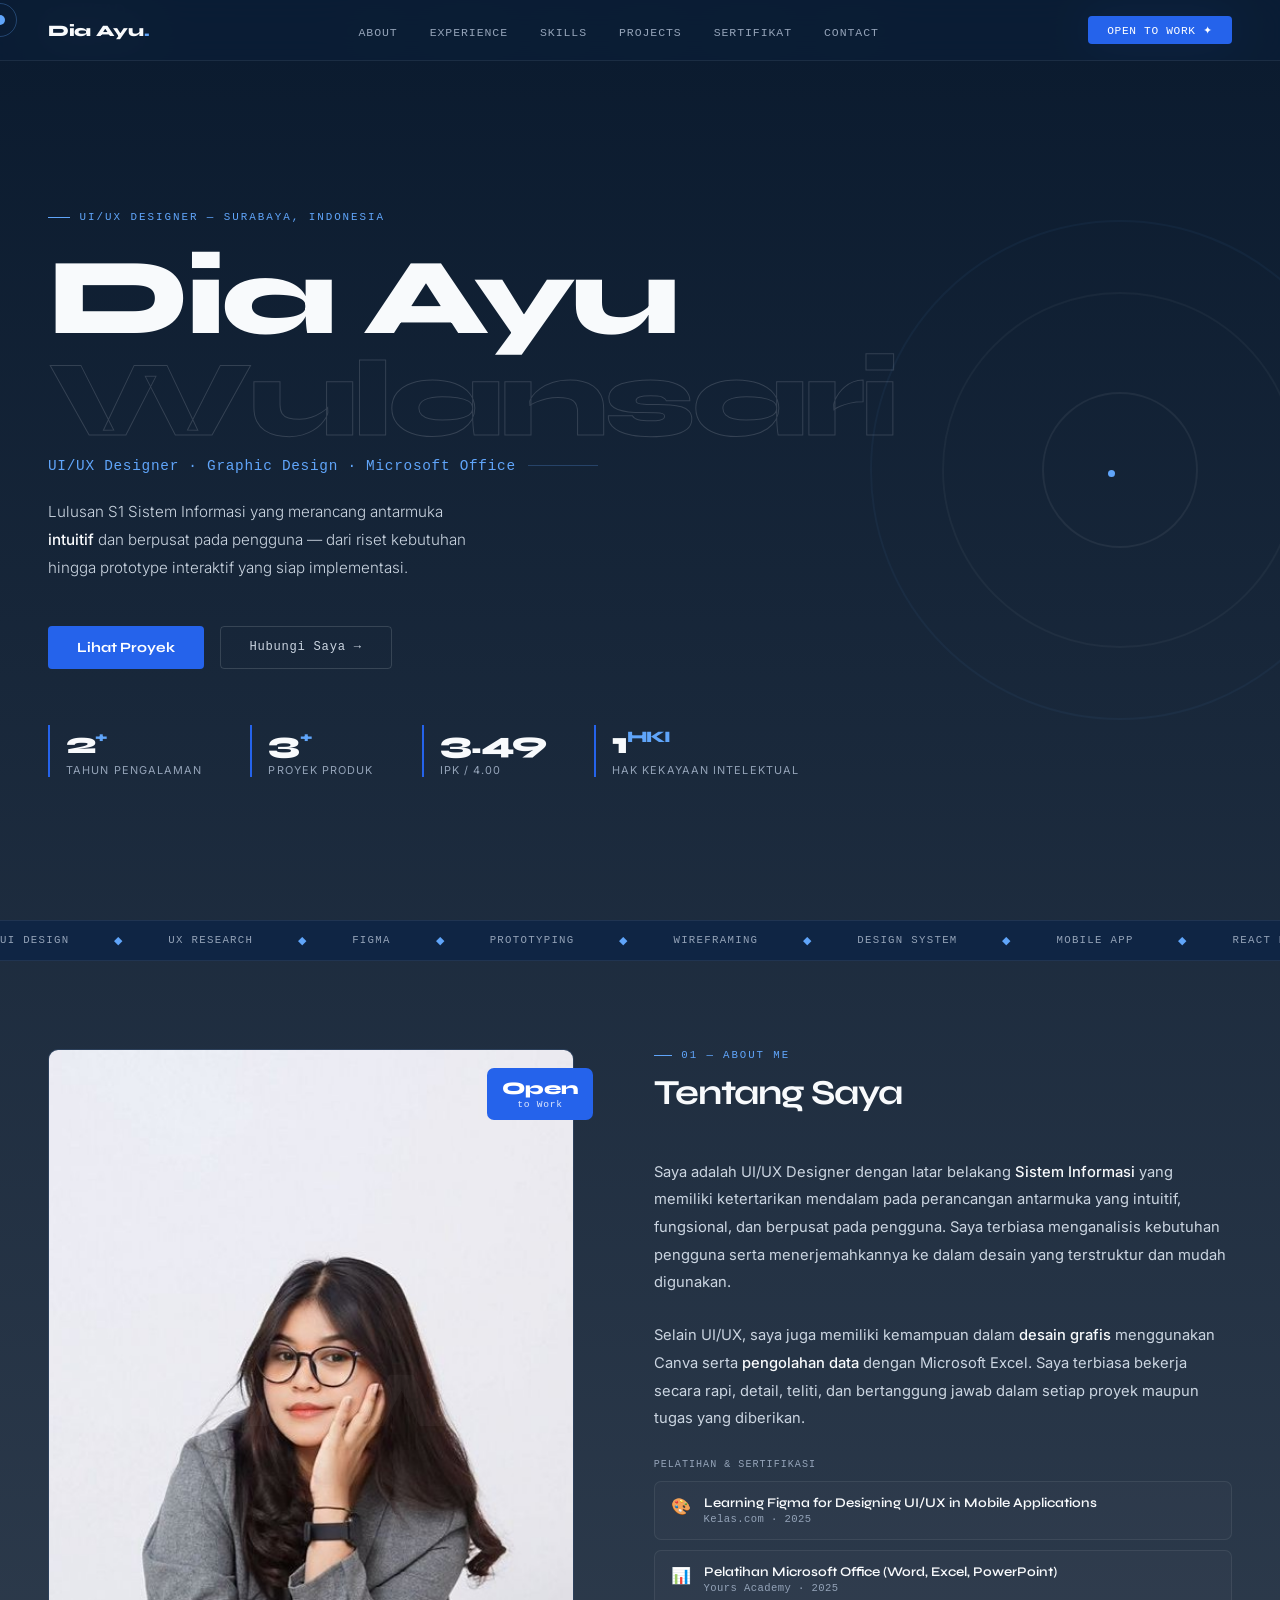
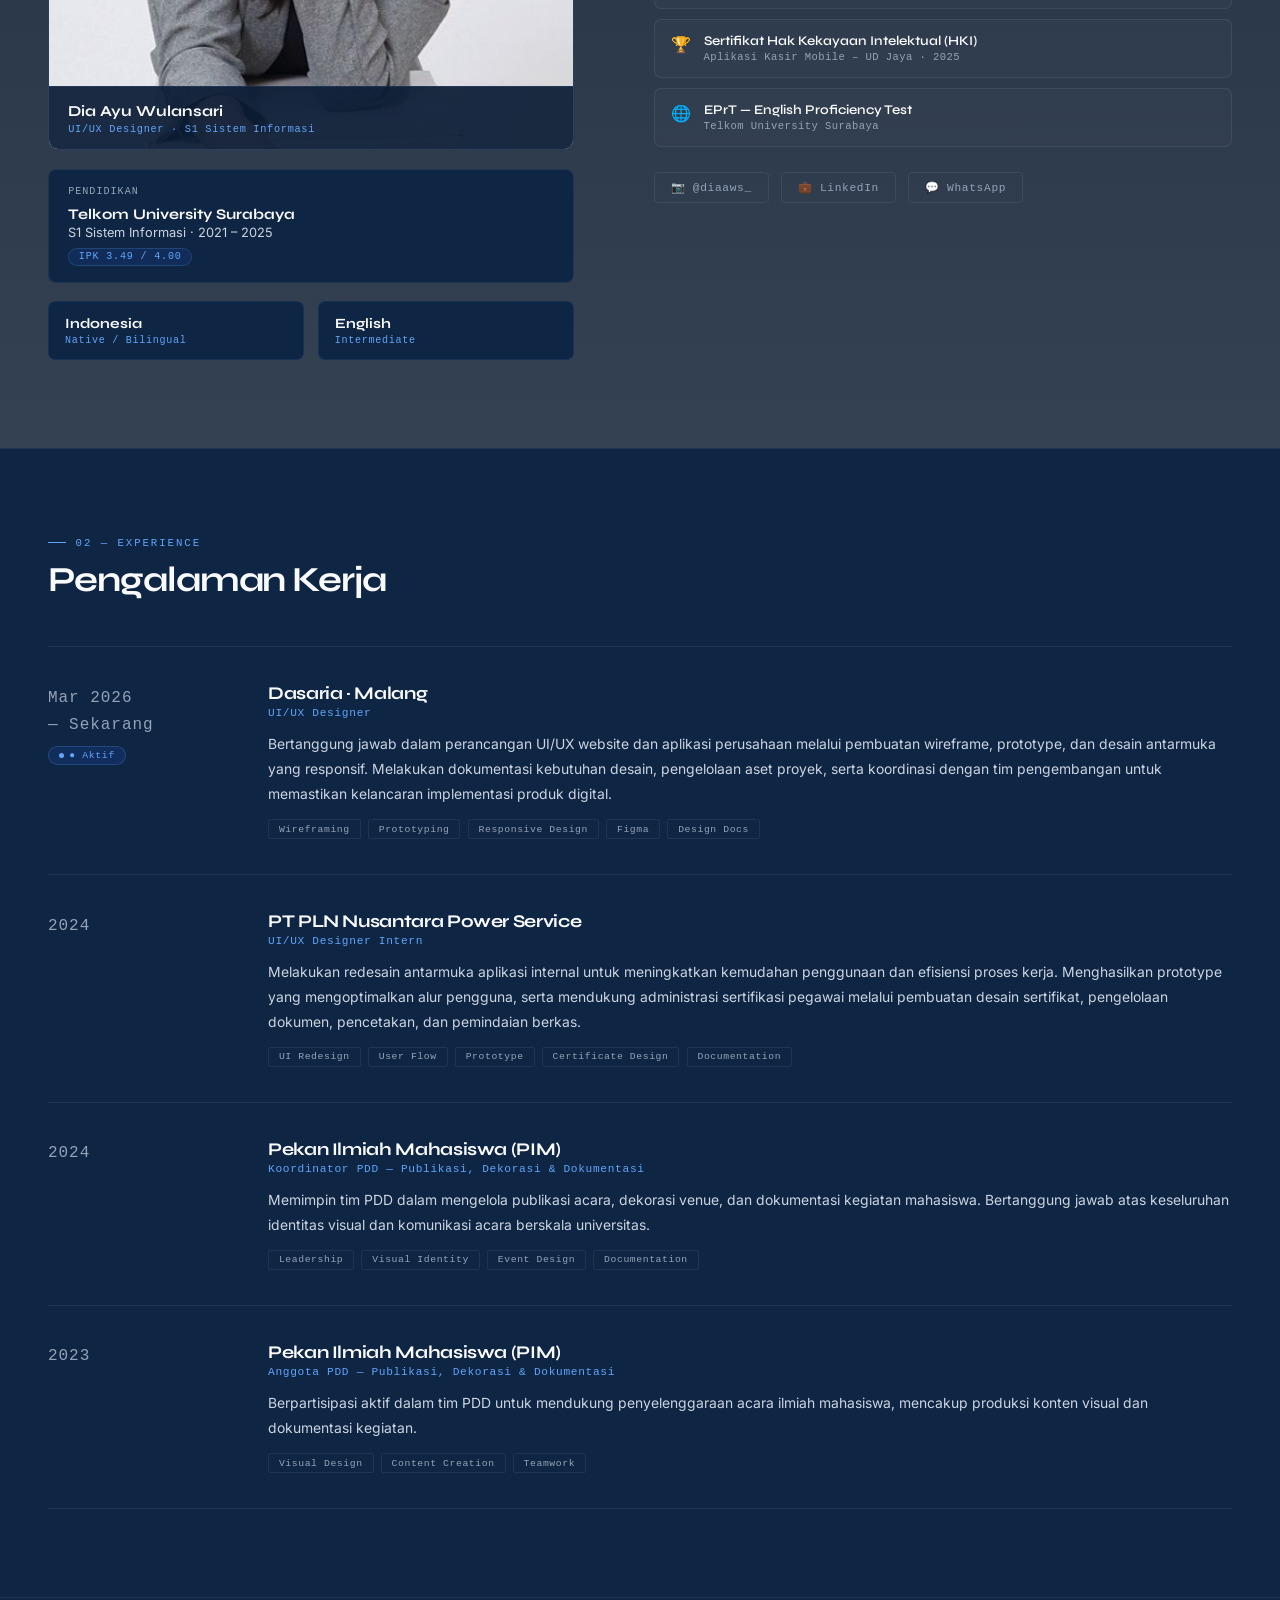
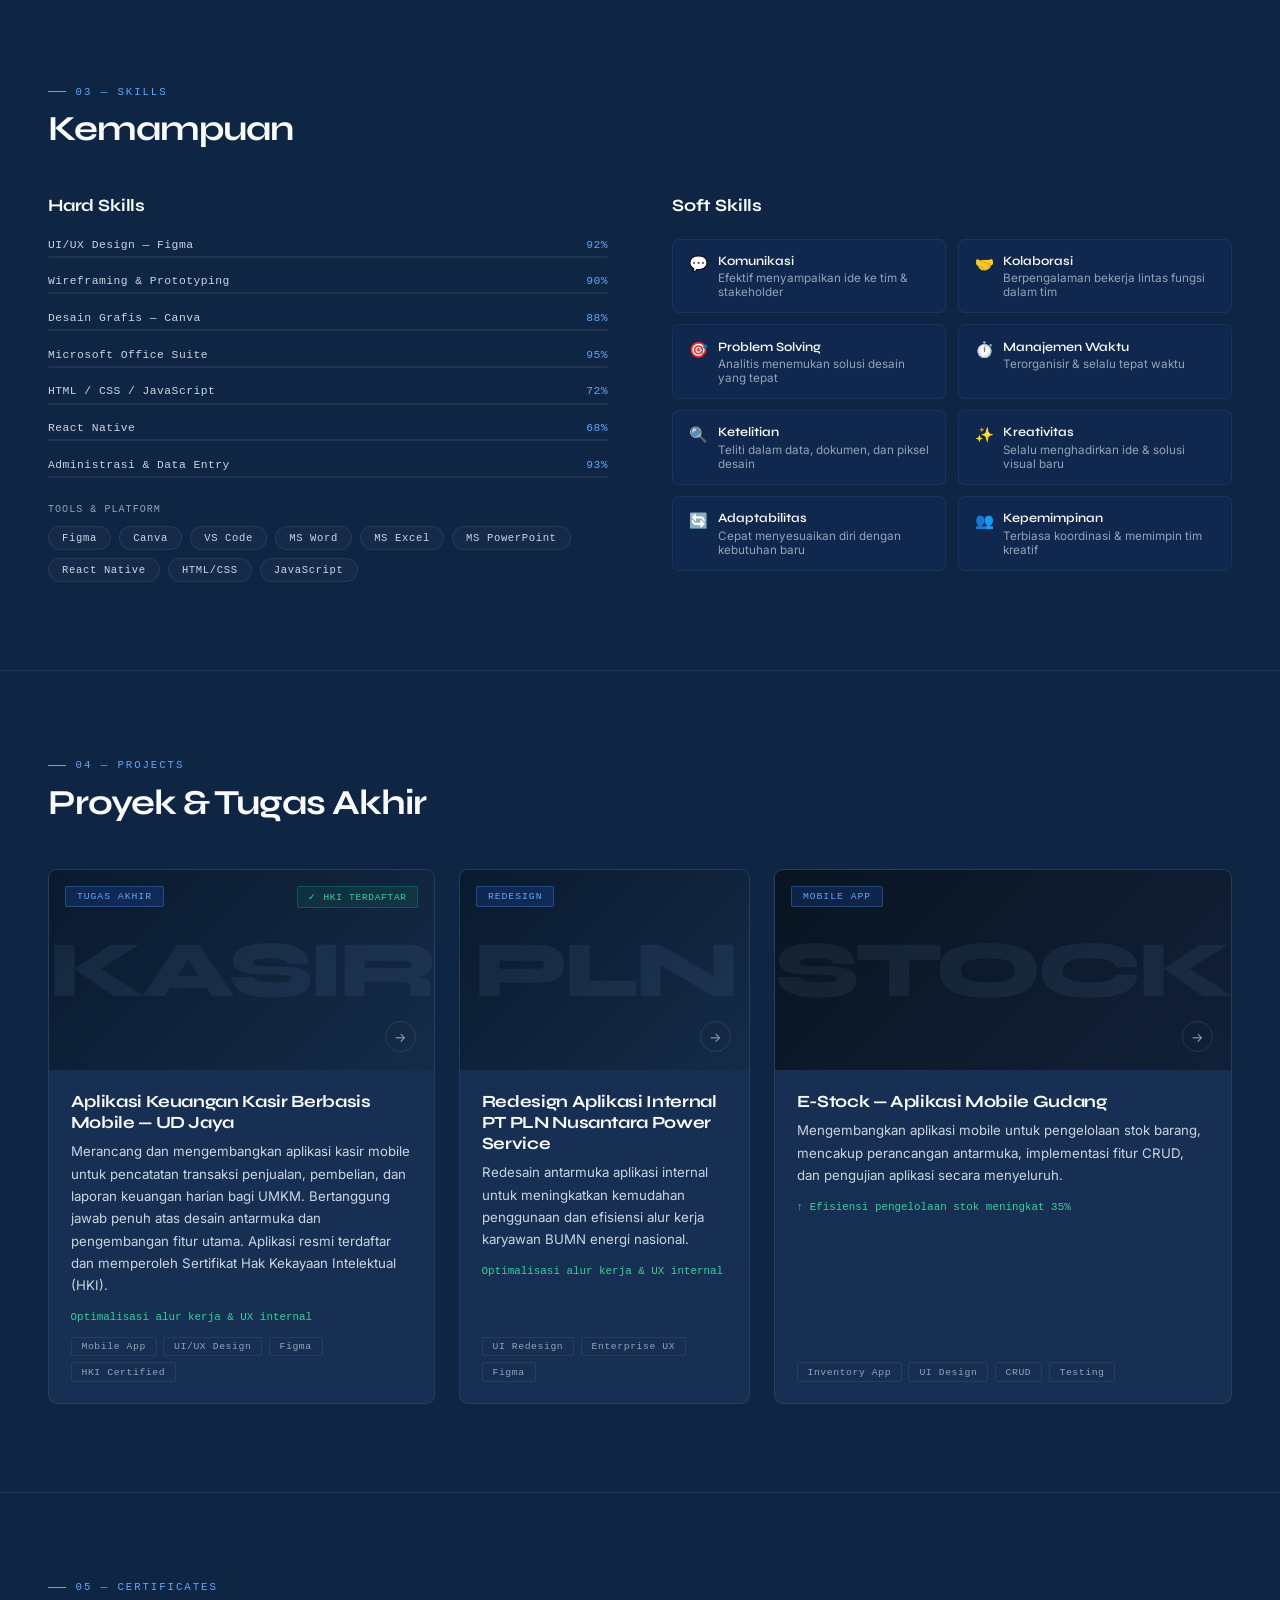
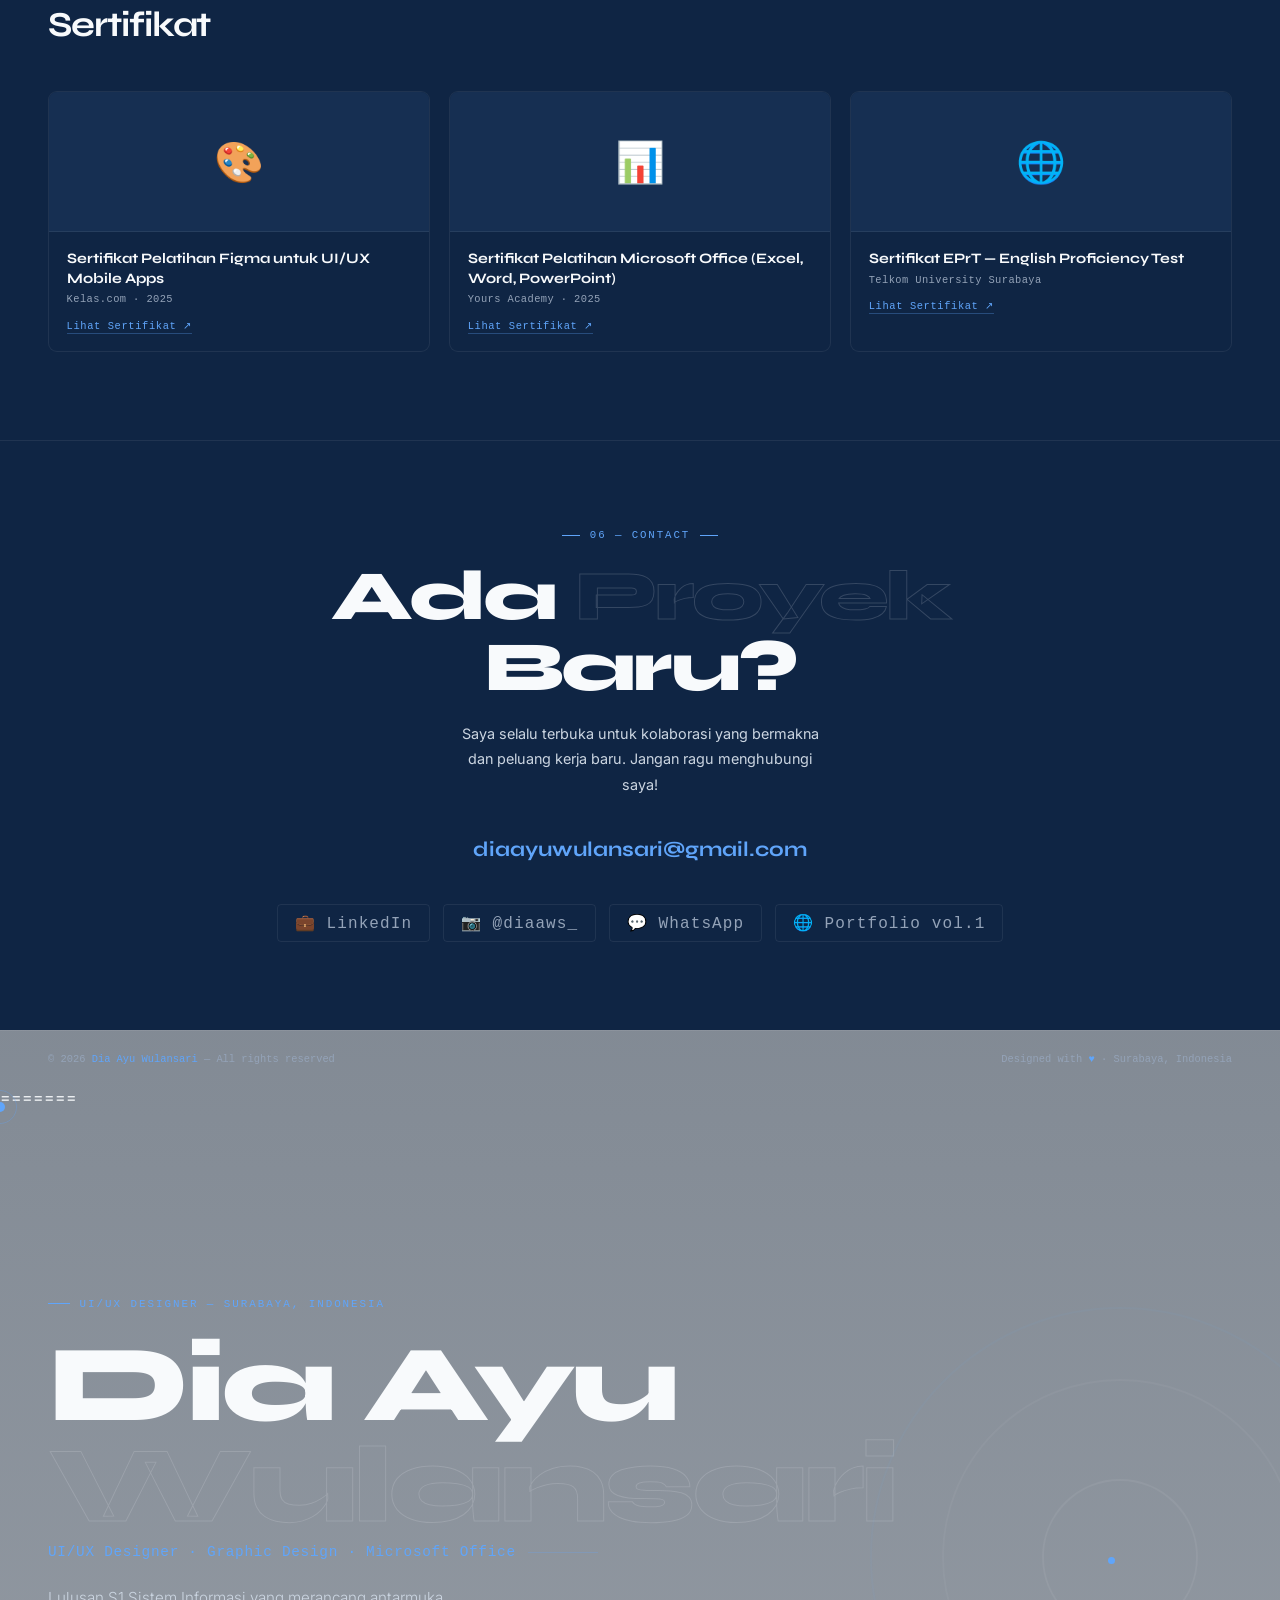
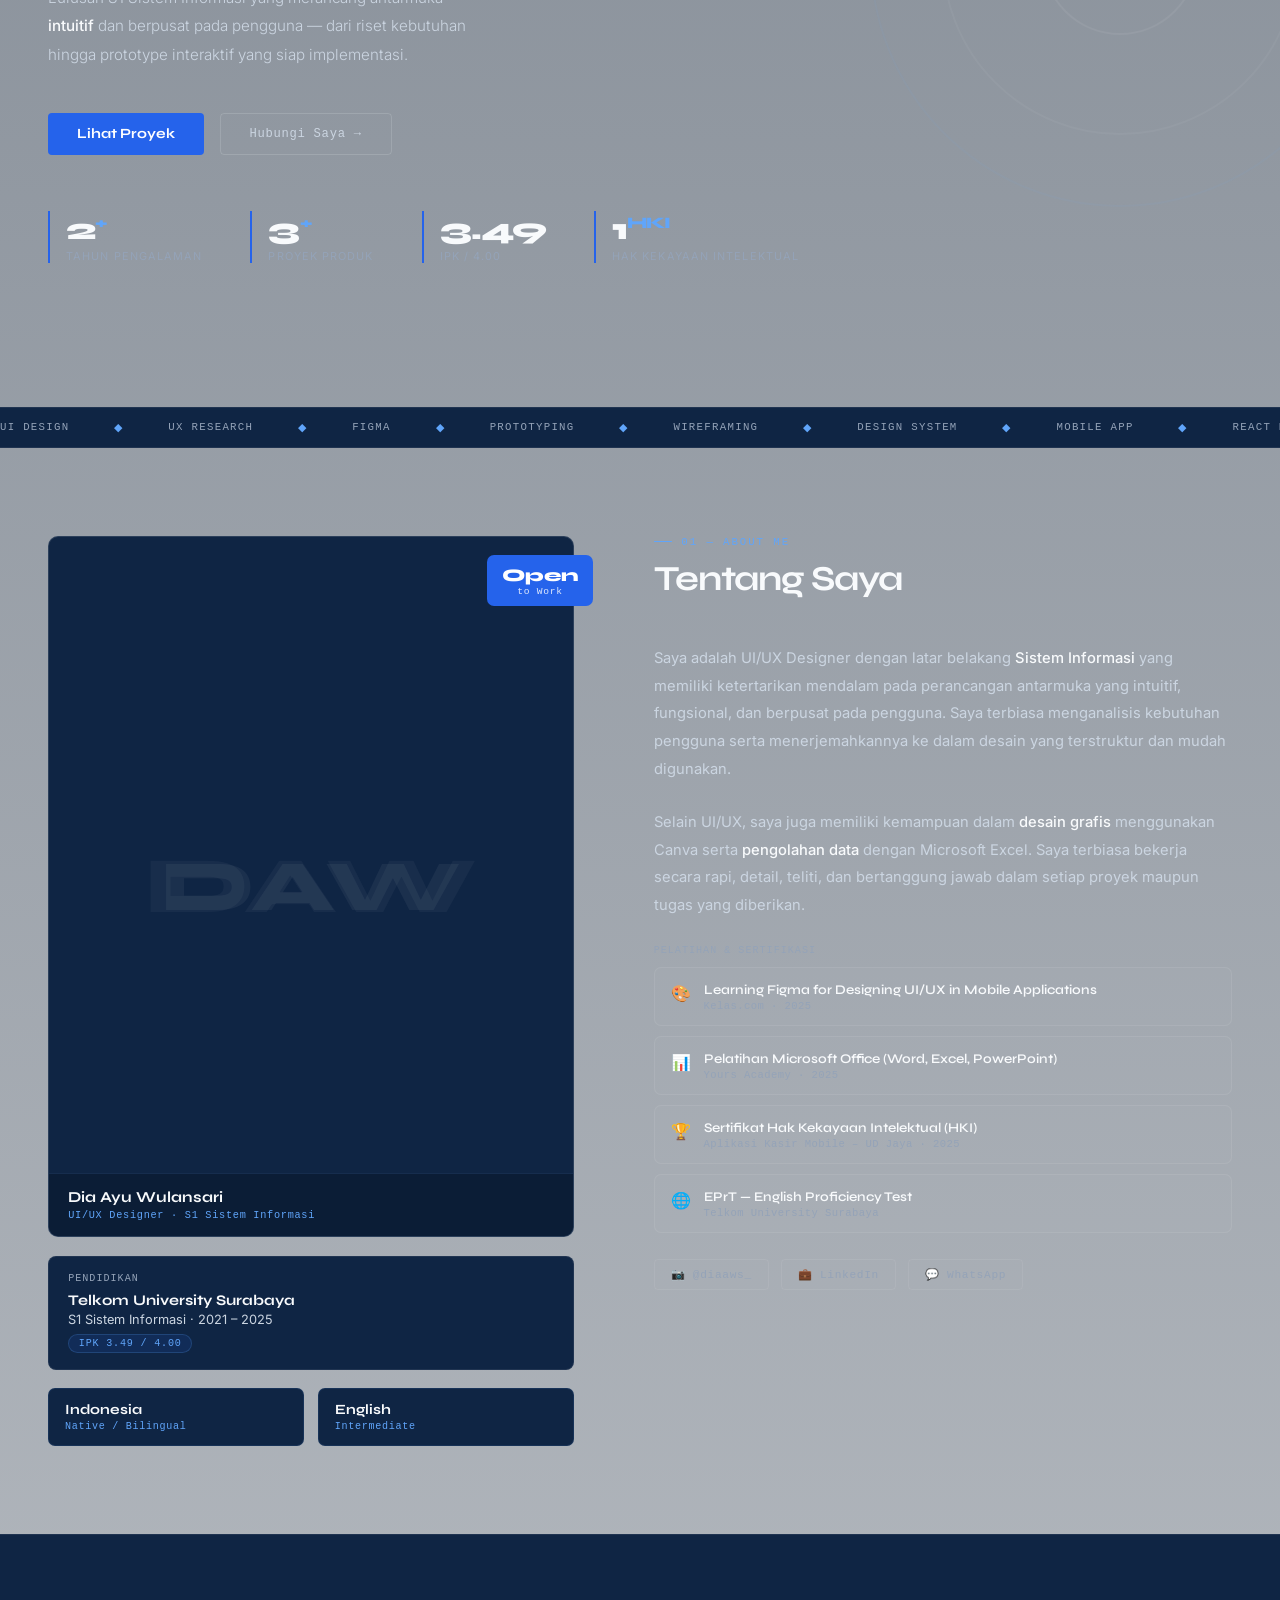
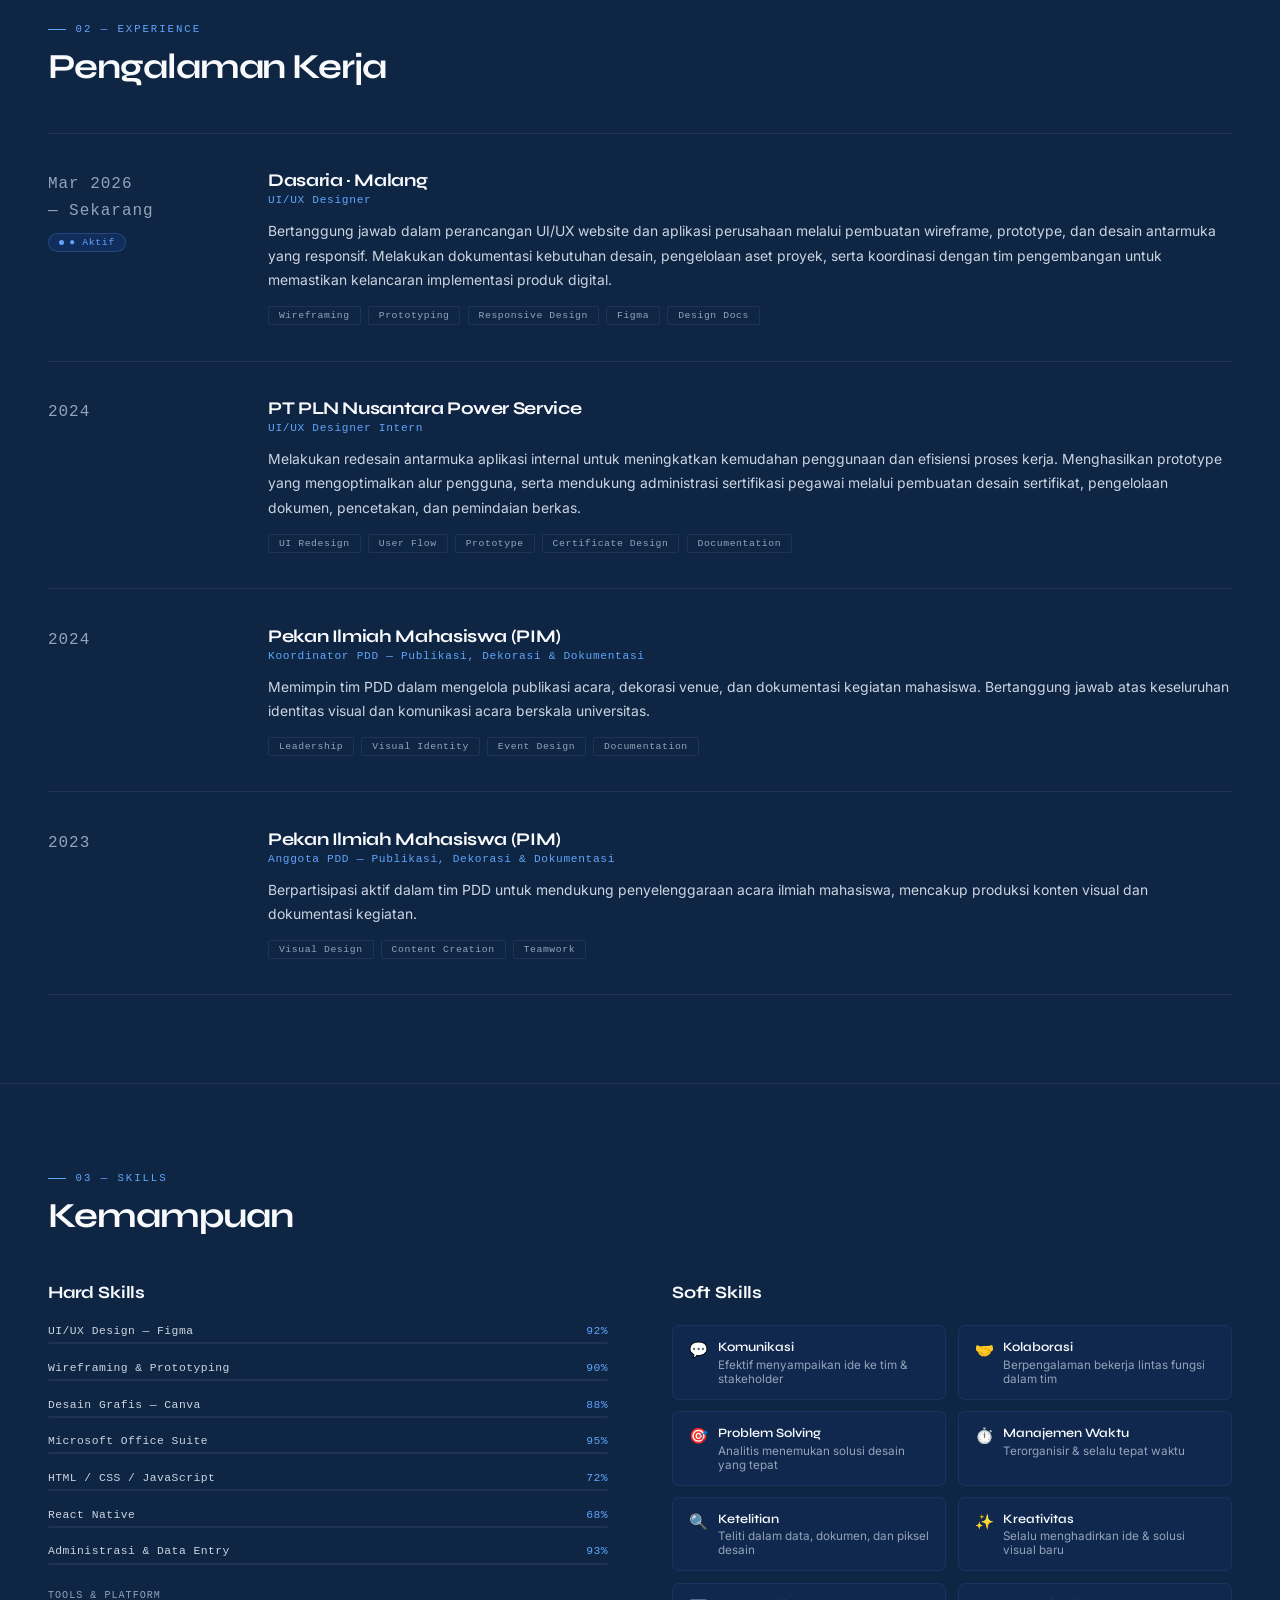
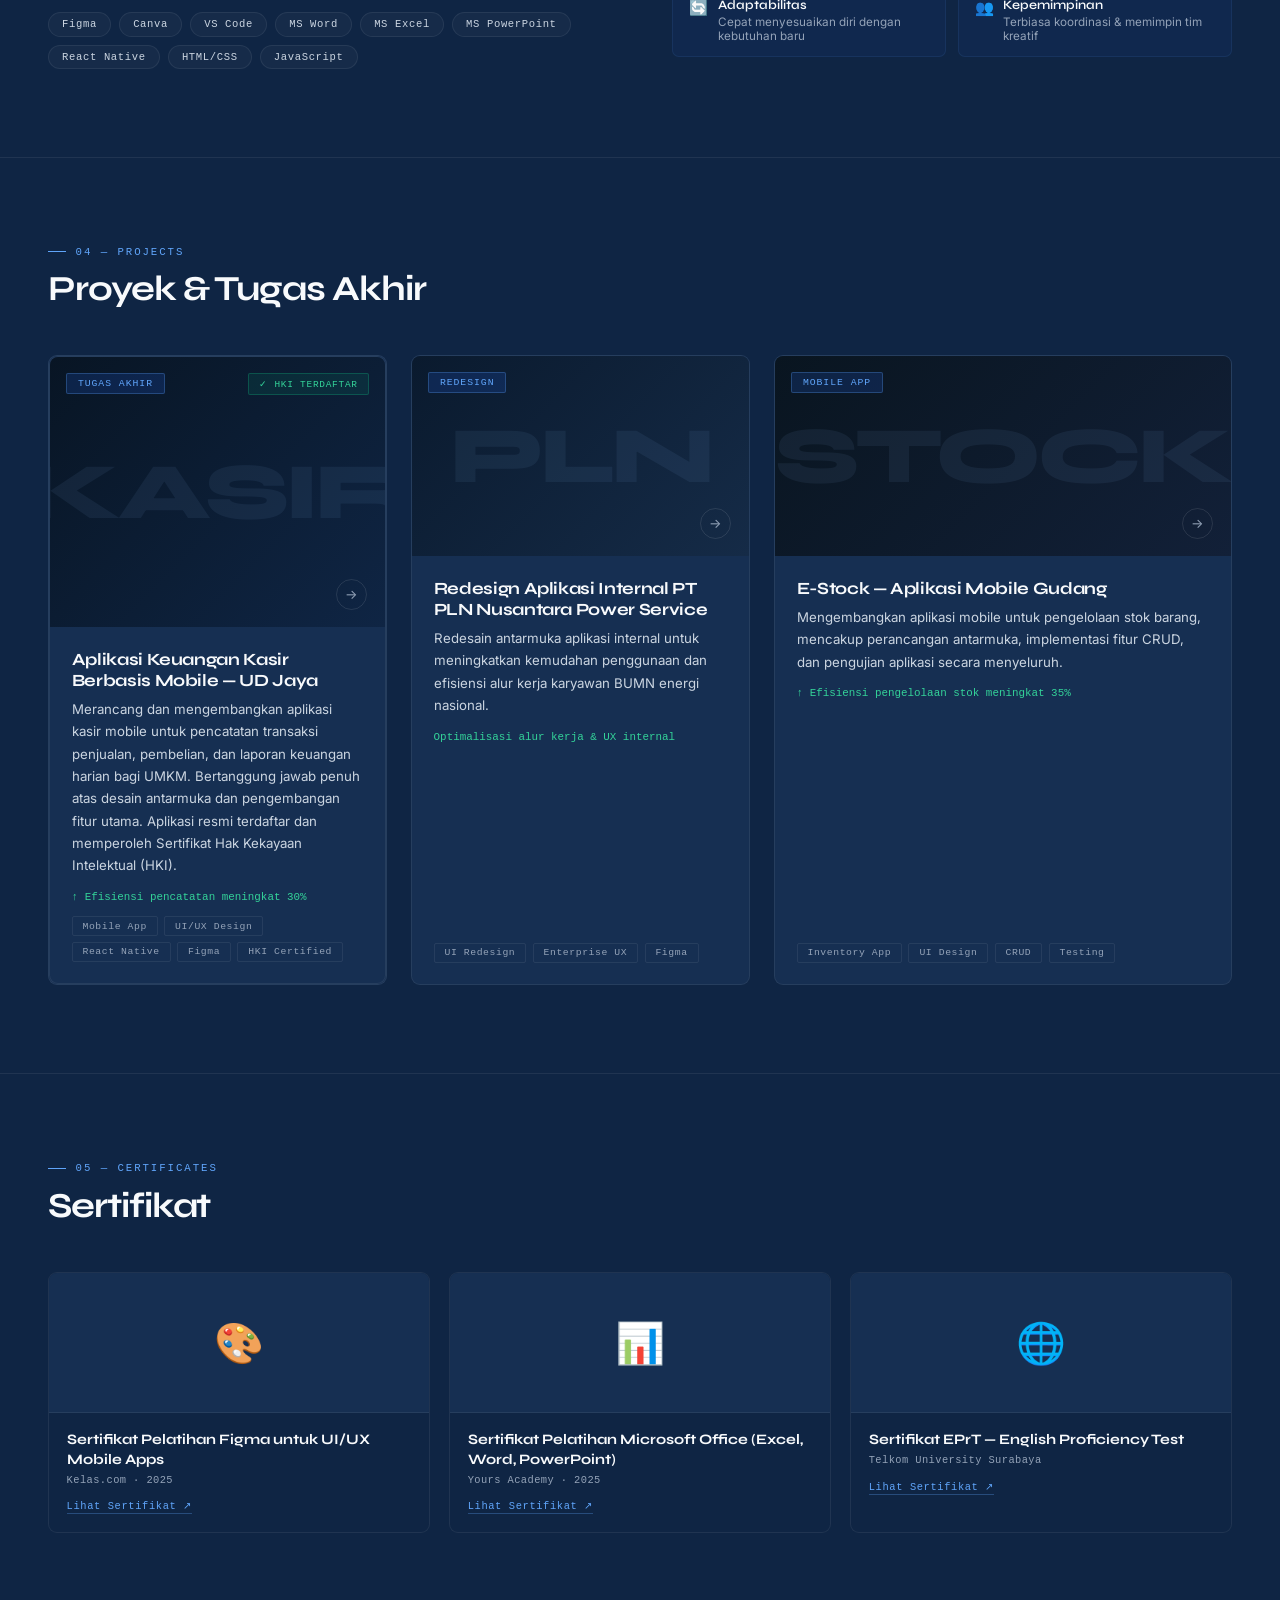
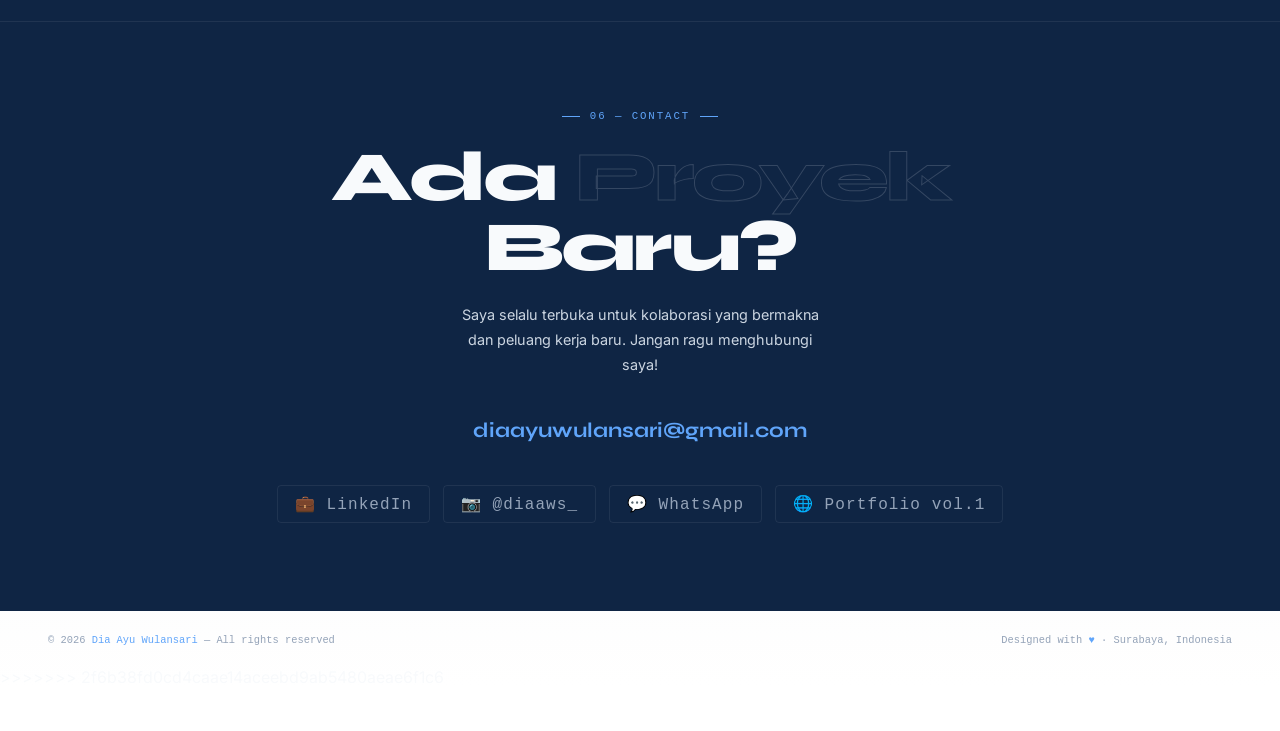
==== commit 7f5b78f5: "Memperbaiki struktur folder dan menghapus submodule" ====
--- a/index.html
+++ b/index.html
@@ -1,3 +1,4 @@
+<<<<<<< HEAD
 <!DOCTYPE html>
 <html lang="id">
 <head>
@@ -491,4 +492,501 @@
   </footer>
  
 </body>
+=======
+<!DOCTYPE html>
+<html lang="id">
+<head>
+    <meta charset="UTF-8">
+    <meta name="viewport" content="width=device-width, initial-scale=1.0">
+    <title>Dia Ayu Wulansari | UI/UX Designer</title>
+
+    <!-- Google Font -->
+    <link href="https://fonts.googleapis.com/css2?family=Syne:wght@400;600;700;800&family=Inter:wght@300;400;500;600&display=swap" rel="stylesheet">
+
+    <!-- CSS -->
+    <link rel="stylesheet" href="style.css">
+
+    <!-- File JS -->
+    <script src="script.js"></script>
+</head>
+
+<body>
+ 
+  <div id="cur"></div>
+  <div id="cur-ring"></div>
+  
+  <!-- ══ NAV ══ -->
+  <nav>
+    <div class="logo">Dia Ayu<span>.</span></div>
+    <ul class="nav-links">
+      <li><a href="#about">About</a></li>
+      <li><a href="#experience">Experience</a></li>
+      <li><a href="#skills">Skills</a></li>
+      <li><a href="#projects">Projects</a></li>
+      <li><a href="#sertifikat">Sertifikat</a></li>
+      <li><a href="#contact">Contact</a></li>
+    </ul>
+    <button class="nav-cta" onclick="document.getElementById('contact').scrollIntoView({behavior:'smooth'})">Open to Work ✦</button>
+  </nav>
+  
+  <!-- ══ HERO ══ -->
+  <section id="hero">
+    <div class="hero-eyebrow">UI/UX Designer — Surabaya, Indonesia</div>
+    <h1 class="hero-name">
+      <div>Dia Ayu</div>
+      <div class="ghost">Wulansari</div>
+    </h1>
+    <div class="hero-role">UI/UX Designer · Graphic Design · Microsoft Office</div>
+    <p class="hero-desc">
+      Lulusan S1 Sistem Informasi yang merancang antarmuka <strong>intuitif</strong> dan berpusat pada pengguna — dari riset kebutuhan hingga prototype interaktif yang siap implementasi.
+    </p>
+    <div class="hero-btns">
+      <button class="btn-p" data-h onclick="document.getElementById('projects').scrollIntoView({behavior:'smooth'})">Lihat Proyek</button>
+      <button class="btn-g" data-h onclick="document.getElementById('contact').scrollIntoView({behavior:'smooth'})">Hubungi Saya →</button>
+    </div>
+    <div class="hero-stats">
+      <div class="stat">
+        <div class="stat-n">2<sup>+</sup></div>
+        <div class="stat-l">Tahun Pengalaman</div>
+      </div>
+      <div class="stat">
+        <div class="stat-n">3<sup>+</sup></div>
+        <div class="stat-l">Proyek Produk</div>
+      </div>
+      <div class="stat">
+        <div class="stat-n">3.49</div>
+        <div class="stat-l">IPK / 4.00</div>
+      </div>
+      <div class="stat">
+        <div class="stat-n">1<sup>HKI</sup></div>
+        <div class="stat-l">Hak Kekayaan Intelektual</div>
+      </div>
+    </div>
+    <div class="deco"></div>
+    <div class="deco-dot"></div>
+  </section>
+  
+  <!-- ══ TICKER ══ -->
+  <div class="ticker-wrap">
+    <div class="ticker" aria-hidden="true">
+      <span>UI Design</span><span class="d">◆</span>
+      <span>UX Research</span><span class="d">◆</span>
+      <span>Figma</span><span class="d">◆</span>
+      <span>Prototyping</span><span class="d">◆</span>
+      <span>Wireframing</span><span class="d">◆</span>
+      <span>Design System</span><span class="d">◆</span>
+      <span>Mobile App</span><span class="d">◆</span>
+      <span>React Native</span><span class="d">◆</span>
+      <span>Canva</span><span class="d">◆</span>
+      <span>MS Office</span><span class="d">◆</span>
+      <span>Data Entry</span><span class="d">◆</span>
+      <span>Graphic Design</span><span class="d">◆</span>
+      <span>UI Design</span><span class="d">◆</span>
+      <span>UX Research</span><span class="d">◆</span>
+      <span>Figma</span><span class="d">◆</span>
+      <span>Prototyping</span><span class="d">◆</span>
+      <span>Wireframing</span><span class="d">◆</span>
+      <span>Design System</span><span class="d">◆</span>
+      <span>Mobile App</span><span class="d">◆</span>
+      <span>React Native</span><span class="d">◆</span>
+      <span>Canva</span><span class="d">◆</span>
+      <span>MS Office</span><span class="d">◆</span>
+      <span>Data Entry</span><span class="d">◆</span>
+      <span>Graphic Design</span><span class="d">◆</span>
+    </div>
+  </div>
+  
+  <!-- ══ ABOUT ══ -->
+  <section id="about">
+    <!-- kiri: foto + edu + bahasa -->
+    <div>
+      <div class="photo-wrap">
+        <div class="photo-box">
+
+          <!-- <img src="images/about-photo.png" alt="Dia Ayu Wulansari"> -->
+          <div style="font-family:'Syne',sans-serif;font-size:4.5rem;font-weight:800;color:rgba(255,255,255,.05)">DAW</div>
+          <div class="photo-footer">
+            <strong>Dia Ayu Wulansari</strong>
+            <span>UI/UX Designer · S1 Sistem Informasi</span>
+          </div>
+        </div>
+        <div class="open-badge">
+          <strong>Open</strong>
+          <em>to Work</em>
+        </div>
+      </div>
+      <div class="edu-card">
+        <div class="edu-label">Pendidikan</div>
+        <div class="edu-univ">Telkom University Surabaya</div>
+        <div class="edu-det">S1 Sistem Informasi · 2021 – 2025</div>
+        <span class="edu-ipk">IPK 3.49 / 4.00</span>
+      </div>
+      <div class="lang-row">
+        <div class="lang-c">
+          <div class="lang-n">Indonesia</div>
+          <div class="lang-l">Native / Bilingual</div>
+        </div>
+        <div class="lang-c">
+          <div class="lang-n">English</div>
+          <div class="lang-l">Intermediate</div>
+        </div>
+      </div>
+    </div>
+  
+    <!-- kanan: teks + sertifikat + sosial -->
+    <div>
+      <div class="eyebrow">01 — About Me</div>
+      <h2 class="sec-title">Tentang Saya</h2>
+      <p class="about-desc">
+        Saya adalah UI/UX Designer dengan latar belakang <strong>Sistem Informasi</strong> yang memiliki ketertarikan mendalam pada perancangan antarmuka yang intuitif, fungsional, dan berpusat pada pengguna. Saya terbiasa menganalisis kebutuhan pengguna serta menerjemahkannya ke dalam desain yang terstruktur dan mudah digunakan.
+      </p>
+      <p class="about-desc">
+        Selain UI/UX, saya juga memiliki kemampuan dalam <strong>desain grafis</strong> menggunakan Canva serta <strong>pengolahan data</strong> dengan Microsoft Excel. Saya terbiasa bekerja secara rapi, detail, teliti, dan bertanggung jawab dalam setiap proyek maupun tugas yang diberikan.
+      </p>
+      <div class="cert-title">Pelatihan &amp; Sertifikasi</div>
+      <div class="cert-list">
+        <div class="cert-item">
+          <div class="cert-ico">🎨</div>
+          <div>
+            <div class="cert-n">Learning Figma for Designing UI/UX in Mobile Applications</div>
+            <div class="cert-p">Kelas.com · 2025</div>
+          </div>
+        </div>
+        <div class="cert-item">
+          <div class="cert-ico">📊</div>
+          <div>
+            <div class="cert-n">Pelatihan Microsoft Office (Word, Excel, PowerPoint)</div>
+            <div class="cert-p">Yours Academy · 2025</div>
+          </div>
+        </div>
+        <div class="cert-item">
+          <div class="cert-ico">🏆</div>
+          <div>
+            <div class="cert-n">Sertifikat Hak Kekayaan Intelektual (HKI)</div>
+            <div class="cert-p">Aplikasi Kasir Mobile – UD Jaya · 2025</div>
+          </div>
+        </div>
+        <div class="cert-item">
+          <div class="cert-ico">🌐</div>
+          <div>
+            <div class="cert-n">EPrT — English Proficiency Test</div>
+            <div class="cert-p">Telkom University Surabaya</div>
+          </div>
+        </div>
+      </div>
+      <div class="social-row">
+        <a href="https://www.instagram.com/diaaws_" class="soc-link" target="_blank">📷 @diaaws_</a>
+        <a href="https://www.linkedin.com/in/diaayuwulansari" class="soc-link" target="_blank">💼 LinkedIn</a>
+        <a href="https://wa.me/6285184002572" class="soc-link" target="_blank">💬 WhatsApp</a>
+      </div>
+    </div>
+  </section>
+  
+  <!-- ══ EXPERIENCE ══ -->
+  <section id="experience">
+    <div class="eyebrow">02 — Experience</div>
+    <h2 class="sec-title">Pengalaman Kerja</h2>
+    <div class="exp-list">
+  
+      <div class="exp-item">
+        <div>
+          <div class="exp-period">Mar 2026<br>— Sekarang</div>
+          <div class="exp-now">● Aktif</div>
+        </div>
+        <div>
+          <div class="exp-co">Dasaria · Malang</div>
+          <div class="exp-role">UI/UX Designer</div>
+          <div class="exp-desc">Bertanggung jawab dalam perancangan UI/UX website dan aplikasi perusahaan melalui pembuatan wireframe, prototype, dan desain antarmuka yang responsif. Melakukan dokumentasi kebutuhan desain, pengelolaan aset proyek, serta koordinasi dengan tim pengembangan untuk memastikan kelancaran implementasi produk digital.</div>
+          <div class="exp-tags">
+            <span class="tag">Wireframing</span>
+            <span class="tag">Prototyping</span>
+            <span class="tag">Responsive Design</span>
+            <span class="tag">Figma</span>
+            <span class="tag">Design Docs</span>
+          </div>
+        </div>
+      </div>
+  
+      <div class="exp-item">
+        <div>
+          <div class="exp-period">2024</div>
+        </div>
+        <div>
+          <div class="exp-co">PT PLN Nusantara Power Service</div>
+          <div class="exp-role">UI/UX Designer Intern</div>
+          <div class="exp-desc">Melakukan redesain antarmuka aplikasi internal untuk meningkatkan kemudahan penggunaan dan efisiensi proses kerja. Menghasilkan prototype yang mengoptimalkan alur pengguna, serta mendukung administrasi sertifikasi pegawai melalui pembuatan desain sertifikat, pengelolaan dokumen, pencetakan, dan pemindaian berkas.</div>
+          <div class="exp-tags">
+            <span class="tag">UI Redesign</span>
+            <span class="tag">User Flow</span>
+            <span class="tag">Prototype</span>
+            <span class="tag">Certificate Design</span>
+            <span class="tag">Documentation</span>
+          </div>
+        </div>
+      </div>
+  
+      <div class="exp-item">
+        <div>
+          <div class="exp-period">2024</div>
+        </div>
+        <div>
+          <div class="exp-co">Pekan Ilmiah Mahasiswa (PIM)</div>
+          <div class="exp-role">Koordinator PDD — Publikasi, Dekorasi &amp; Dokumentasi</div>
+          <div class="exp-desc">Memimpin tim PDD dalam mengelola publikasi acara, dekorasi venue, dan dokumentasi kegiatan mahasiswa. Bertanggung jawab atas keseluruhan identitas visual dan komunikasi acara berskala universitas.</div>
+          <div class="exp-tags">
+            <span class="tag">Leadership</span>
+            <span class="tag">Visual Identity</span>
+            <span class="tag">Event Design</span>
+            <span class="tag">Documentation</span>
+          </div>
+        </div>
+      </div>
+  
+      <div class="exp-item">
+        <div>
+          <div class="exp-period">2023</div>
+        </div>
+        <div>
+          <div class="exp-co">Pekan Ilmiah Mahasiswa (PIM)</div>
+          <div class="exp-role">Anggota PDD — Publikasi, Dekorasi &amp; Dokumentasi</div>
+          <div class="exp-desc">Berpartisipasi aktif dalam tim PDD untuk mendukung penyelenggaraan acara ilmiah mahasiswa, mencakup produksi konten visual dan dokumentasi kegiatan.</div>
+          <div class="exp-tags">
+            <span class="tag">Visual Design</span>
+            <span class="tag">Content Creation</span>
+            <span class="tag">Teamwork</span>
+          </div>
+        </div>
+      </div>
+  
+    </div>
+  </section>
+  
+  <!-- ══ SKILLS ══ -->
+  <section id="skills">
+    <div class="eyebrow">03 — Skills</div>
+    <h2 class="sec-title">Kemampuan</h2>
+    <div class="skills-grid">
+      <!-- Hard Skills -->
+      <div>
+        <div class="sg-title">Hard Skills</div>
+        <div class="sk-list">
+          <div class="sk-row">
+            <div class="sk-name">UI/UX Design — Figma <span class="sk-pct">92%</span></div>
+            <div class="sk-bar"><div class="sk-fill" data-t="92"></div></div>
+          </div>
+          <div class="sk-row">
+            <div class="sk-name">Wireframing &amp; Prototyping <span class="sk-pct">90%</span></div>
+            <div class="sk-bar"><div class="sk-fill" data-t="90"></div></div>
+          </div>
+          <div class="sk-row">
+            <div class="sk-name">Desain Grafis — Canva <span class="sk-pct">88%</span></div>
+            <div class="sk-bar"><div class="sk-fill" data-t="88"></div></div>
+          </div>
+          <div class="sk-row">
+            <div class="sk-name">Microsoft Office Suite <span class="sk-pct">95%</span></div>
+            <div class="sk-bar"><div class="sk-fill" data-t="95"></div></div>
+          </div>
+          <div class="sk-row">
+            <div class="sk-name">HTML / CSS / JavaScript <span class="sk-pct">72%</span></div>
+            <div class="sk-bar"><div class="sk-fill" data-t="72"></div></div>
+          </div>
+          <div class="sk-row">
+            <div class="sk-name">React Native <span class="sk-pct">68%</span></div>
+            <div class="sk-bar"><div class="sk-fill" data-t="68"></div></div>
+          </div>
+          <div class="sk-row">
+            <div class="sk-name">Administrasi &amp; Data Entry <span class="sk-pct">93%</span></div>
+            <div class="sk-bar"><div class="sk-fill" data-t="93"></div></div>
+          </div>
+        </div>
+        <div class="tools-label">Tools &amp; Platform</div>
+        <div class="tools-row">
+          <span class="tool-pill">Figma</span>
+          <span class="tool-pill">Canva</span>
+          <span class="tool-pill">VS Code</span>
+          <span class="tool-pill">MS Word</span>
+          <span class="tool-pill">MS Excel</span>
+          <span class="tool-pill">MS PowerPoint</span>
+          <span class="tool-pill">React Native</span>
+          <span class="tool-pill">HTML/CSS</span>
+          <span class="tool-pill">JavaScript</span>
+        </div>
+      </div>
+      <!-- Soft Skills -->
+      <div>
+        <div class="sg-title">Soft Skills</div>
+        <div class="soft-grid">
+          <div class="soft-c">
+            <div class="soft-ico">💬</div>
+            <div><div class="soft-n">Komunikasi</div><div class="soft-d">Efektif menyampaikan ide ke tim &amp; stakeholder</div></div>
+          </div>
+          <div class="soft-c">
+            <div class="soft-ico">🤝</div>
+            <div><div class="soft-n">Kolaborasi</div><div class="soft-d">Berpengalaman bekerja lintas fungsi dalam tim</div></div>
+          </div>
+          <div class="soft-c">
+            <div class="soft-ico">🎯</div>
+            <div><div class="soft-n">Problem Solving</div><div class="soft-d">Analitis menemukan solusi desain yang tepat</div></div>
+          </div>
+          <div class="soft-c">
+            <div class="soft-ico">⏱️</div>
+            <div><div class="soft-n">Manajemen Waktu</div><div class="soft-d">Terorganisir &amp; selalu tepat waktu</div></div>
+          </div>
+          <div class="soft-c">
+            <div class="soft-ico">🔍</div>
+            <div><div class="soft-n">Ketelitian</div><div class="soft-d">Teliti dalam data, dokumen, dan piksel desain</div></div>
+          </div>
+          <div class="soft-c">
+            <div class="soft-ico">✨</div>
+            <div><div class="soft-n">Kreativitas</div><div class="soft-d">Selalu menghadirkan ide &amp; solusi visual baru</div></div>
+          </div>
+          <div class="soft-c">
+            <div class="soft-ico">🔄</div>
+            <div><div class="soft-n">Adaptabilitas</div><div class="soft-d">Cepat menyesuaikan diri dengan kebutuhan baru</div></div>
+          </div>
+          <div class="soft-c">
+            <div class="soft-ico">👥</div>
+            <div><div class="soft-n">Kepemimpinan</div><div class="soft-d">Terbiasa koordinasi &amp; memimpin tim kreatif</div></div>
+          </div>
+        </div>
+      </div>
+    </div>
+  </section>
+  
+  <!-- ══ PROJECTS ══ -->
+  <section id="projects">
+    <div class="eyebrow">04 — Projects</div>
+    <h2 class="sec-title">Proyek &amp; Tugas Akhir</h2>
+    <div class="proj-grid">
+  
+      <a href="Detail Page/project-udjaya.html" class="proj-card wide" data-h style="text-decoration: none; color: inherit; display: block;">
+    <!-- Kode isi card di sini -->
+        <div class="proj-card wide" data-h>
+          <div class="proj-visual pv-a">
+            <div class="proj-ico">KASIR</div>
+            <div class="proj-badge">Tugas Akhir</div>
+            <div class="proj-hki">✓ HKI Terdaftar</div>
+            <div class="proj-arrow">→</div>
+          </div>
+          <div class="proj-body">
+            <div class="proj-t">Aplikasi Keuangan Kasir Berbasis Mobile — UD Jaya</div>
+            <div class="proj-d">Merancang dan mengembangkan aplikasi kasir mobile untuk pencatatan transaksi penjualan, pembelian, dan laporan keuangan harian bagi UMKM. Bertanggung jawab penuh atas desain antarmuka dan pengembangan fitur utama. Aplikasi resmi terdaftar dan memperoleh Sertifikat Hak Kekayaan Intelektual (HKI).</div>
+            <div class="proj-res">↑ Efisiensi pencatatan meningkat 30%</div>
+            <div class="proj-tags">
+              <span class="tag">Mobile App</span>
+              <span class="tag">UI/UX Design</span>
+              <span class="tag">React Native</span>
+              <span class="tag">Figma</span>
+              <span class="tag">HKI Certified</span>
+            </div>
+          </div>
+        </div>
+      </a> 
+
+      <a href="Detail Page/project-pln.html" style="text-decoration: none; color: inherit; display: block;">
+        <div class="proj-card" data-h>
+          <div class="proj-visual pv-b">
+            <div class="proj-ico">PLN</div>
+            <div class="proj-badge">Redesign</div>
+            <div class="proj-arrow">→</div>
+          </div>
+          <div class="proj-body">
+            <div class="proj-t">Redesign Aplikasi Internal PT PLN Nusantara Power Service</div>
+            <div class="proj-d">Redesain antarmuka aplikasi internal untuk meningkatkan kemudahan penggunaan dan efisiensi alur kerja karyawan BUMN energi nasional.</div>
+            <div class="proj-res">Optimalisasi alur kerja &amp; UX internal</div>
+            <div class="proj-tags">
+              <span class="tag">UI Redesign</span>
+              <span class="tag">Enterprise UX</span>
+              <span class="tag">Figma</span>
+            </div>
+          </div>
+        </div>
+      </a>
+  
+      <a href="Detail Page/project-estock.html" style="text-decoration: none; color: inherit; display: block;">
+        <div class="proj-card" data-h>
+          <div class="proj-visual pv-c">
+            <div class="proj-ico">STOCK</div>
+            <div class="proj-badge">Mobile App</div>
+            <div class="proj-arrow">→</div>
+          </div>
+          <div class="proj-body">
+            <div class="proj-t">E-Stock — Aplikasi Mobile Gudang</div>
+            <div class="proj-d">Mengembangkan aplikasi mobile untuk pengelolaan stok barang, mencakup perancangan antarmuka, implementasi fitur CRUD, dan pengujian aplikasi secara menyeluruh.</div>
+            <div class="proj-res">↑ Efisiensi pengelolaan stok meningkat 35%</div>
+            <div class="proj-tags">
+              <span class="tag">Inventory App</span>
+              <span class="tag">UI Design</span>
+              <span class="tag">CRUD</span>
+              <span class="tag">Testing</span>
+            </div>
+          </div>
+        </div>
+      </a> 
+  
+    </div>
+  </section>
+  
+  <!-- ══ CERTIFICATES ══ -->
+  <section id="sertifikat">
+    <div class="eyebrow">05 — Certificates</div>
+    <h2 class="sec-title">Sertifikat</h2>
+    <div class="sert-grid">
+  
+      <div class="sert-card" data-h>
+        <div class="sert-thumb">🎨</div>
+        <div class="sert-body">
+          <div class="sert-t">Sertifikat Pelatihan Figma untuk UI/UX Mobile Apps</div>
+          <div class="sert-p">Kelas.com · 2025</div>
+          <a href="https://diayuwulansari.github.io/Portofolio-vol.1/sertifikat/Dia Ayu Wulansari's-Learning Figma for Designing UI_UX in Mobile Applications-Completion-Certificate.pdf" class="sert-link" target="_blank">Lihat Sertifikat ↗</a>
+        </div>
+      </div>
+  
+      <div class="sert-card" data-h>
+        <div class="sert-thumb">📊</div>
+        <div class="sert-body">
+          <div class="sert-t">Sertifikat Pelatihan Microsoft Office (Excel, Word, PowerPoint)</div>
+          <div class="sert-p">Yours Academy · 2025</div>
+          <a href="https://diayuwulansari.github.io/Portofolio-vol.1/sertifikat/Sertifikat Yours Academy.pdf" class="sert-link" target="_blank">Lihat Sertifikat ↗</a>
+        </div>
+      </div>
+  
+      <div class="sert-card" data-h>
+        <div class="sert-thumb">🌐</div>
+        <div class="sert-body">
+          <div class="sert-t">Sertifikat EPrT — English Proficiency Test</div>
+          <div class="sert-p">Telkom University Surabaya</div>
+          <a href="https://diayuwulansari.github.io/Portofolio-vol.1/sertifikat/Sertif EPRT.pdf" class="sert-link" target="_blank">Lihat Sertifikat ↗</a>
+        </div>
+      </div>
+  
+    </div>
+  </section>
+  
+  <!-- ══ CONTACT ══ -->
+  <section id="contact">
+    <div style="font-family:'JetBrains Mono',monospace;font-size:.67rem;color:var(--accent);letter-spacing:.18em;text-transform:uppercase;margin-bottom:1.25rem;display:flex;align-items:center;gap:.6rem;justify-content:center">
+      <span style="width:18px;height:1px;background:var(--accent);display:inline-block"></span>
+      06 — Contact
+      <span style="width:18px;height:1px;background:var(--accent);display:inline-block"></span>
+    </div>
+    <h2 class="contact-big">Ada <span class="ghost">Proyek</span><br>Baru?</h2>
+    <p class="contact-sub">Saya selalu terbuka untuk kolaborasi yang bermakna dan peluang kerja baru. Jangan ragu menghubungi saya!</p>
+    <div><a href="mailto:diaayuwulansari@gmail.com" class="contact-email">diaayuwulansari@gmail.com</a></div>
+    <div class="contact-links">
+      <a href="https://www.linkedin.com/in/diaayuwulansari" class="clink" target="_blank">💼 LinkedIn</a>
+      <a href="https://www.instagram.com/diaaws_" class="clink" target="_blank">📷 @diaaws_</a>
+      <a href="https://wa.me/6285184002572" class="clink" target="_blank">💬 WhatsApp</a>
+      <a href="https://diayuwulansari.github.io/Portofolio-vol.1/" class="clink" target="_blank">🌐 Portfolio vol.1</a>
+    </div>
+  </section>
+  
+  <!-- ══ FOOTER ══ -->
+  <footer>
+    <div class="ft">© 2026 <span>Dia Ayu Wulansari</span> — All rights reserved</div>
+    <div class="ft">Designed with <span>♥</span> · Surabaya, Indonesia</div>
+  </footer>
+ 
+</body>
+>>>>>>> 2f6b38fd0cd4caae14aceebd9ab5480aeae6f1c6
 </html>
--- a/style.css
+++ b/style.css
@@ -1,3 +1,4 @@
+
 /* ─── RESET & ROOT ─── */
 *{margin:0;padding:0;box-sizing:border-box}
 :root{
@@ -1117,4 +1118,1102 @@
   .hero-stats{
     gap:1.5rem
   }
+
+/* ─── RESET & ROOT ─── */
+*{margin:0;padding:0;box-sizing:border-box}
+:root{
+  --navy:      #0B1D35;
+  --navy2:     #0F2544;
+  --navy3:     #162F52;
+  --navy4:     #1D3A62;
+  --blue:      #2563EB;
+  --blue-h:    #3B82F6;
+  --accent:    #60A5FA;
+  --accent2:   #93C5FD;
+  --silver:    #CBD5E1;
+  --silver2:   #94A3B8;
+  --silver3:   #64748B;
+  --light-bg:  #F1F5F9;
+  --white:     #FFFFFF;
+  --fg:        #F8FAFC;
+  --fg2:       #CBD5E1;
+  --fg3:       #94A3B8;
+  --border:    rgba(255,255,255,0.07);
+  --border2:   rgba(255,255,255,0.12);
+}
+
+html{scroll-behavior:smooth}
+body{
+  font-family:'Inter',sans-serif;
+  background:var(--navy);
+  color:var(--fg);
+  overflow-x:hidden;
+  cursor:none;
+}
+ 
+/* ─── CURSOR ─── */
+#cur{
+  position:fixed;
+  width:10px;height:10px;
+  background:var(--accent);
+  border-radius:50%;
+  pointer-events:none;
+  z-index:9999;
+  transform:translate(-50%,-50%);
+  transition:width .25s,height .25s,opacity .25s;
+}
+#cur-ring{
+  position:fixed;
+  width:34px;
+  height:34px;
+  border:1.5px solid rgba(96,165,250,.3);
+  border-radius:50%;
+  pointer-events:none;
+  z-index:9998;
+  transform:translate(-50%,-50%);
+  transition:width .3s,height .3s;
+}
+a,button,[data-h]{cursor:none}
+ 
+/* ─── NAV ─── */
+nav{
+  position:fixed;
+  top:0;
+  left:0;
+  right:0;
+  z-index:200;
+  display:flex;
+  align-items:center;
+  justify-content:space-between;
+  padding:1rem 3rem;
+  background:rgba(11,29,53,.9);
+  backdrop-filter:blur(20px);
+  border-bottom:1px solid var(--border);
+}
+.logo{
+  font-family:'Syne',sans-serif;
+  font-weight:800;
+  font-size:1rem;
+  letter-spacing:-.02em;
+}
+
+.logo span{
+  color:var(--accent)
+}
+
+.nav-links{
+  display:flex;
+  gap:2rem;
+  list-style:none
+}
+
+.nav-links a{
+  font-family:'JetBrains Mono',monospace;
+  font-size:.72rem;
+  color:var(--fg3);
+  text-decoration:none;
+  letter-spacing:.08em;
+  text-transform:uppercase;
+  transition:color .2s;
+}
+
+.nav-links a:hover{
+  color:var(--accent)
+}
+
+.nav-cta{
+  background:var(--blue);
+  color:#fff;
+  border:none;
+  padding:.48rem 1.2rem;
+  border-radius:4px;
+  font-family:'JetBrains Mono',monospace;
+  font-size:.7rem;
+  letter-spacing:.06em;
+  text-transform:uppercase;
+  cursor:none;
+  transition:background .2s,transform .2s;
+}
+
+.nav-cta:hover{
+  background:var(--blue-h);
+  transform:translateY(-1px)
+}
+ 
+/* ─── HERO ─── */
+#hero{
+  min-height:100vh;
+  display:flex;
+  flex-direction:column;
+  justify-content:center;
+  padding:7rem 3rem 4rem;
+  position:relative;
+  overflow:hidden;
+}
+
+.hero-eyebrow{
+  font-family:'JetBrains Mono',monospace;
+  font-size:.68rem;
+  color:var(--accent);
+  letter-spacing:.18em;
+  text-transform:uppercase;
+  margin-bottom:1.5rem;
+  display:flex;
+  align-items:center;
+  gap:.6rem;
+}
+
+.hero-eyebrow::before{
+  content:'';
+  width:22px;
+  height:1px;
+  background:var(--accent)
+}
+
+.hero-name{
+  font-family:'Syne',sans-serif;
+  font-weight:800;
+  font-size:clamp(3.2rem,8.5vw,7rem);
+  line-height:.93;
+  letter-spacing:-.04em;
+  margin-bottom:.5rem;
+}
+
+.hero-name .ghost{
+  -webkit-text-stroke:1px rgba(248,250,252,.15);
+  color:transparent;
+}
+
+.hero-role{
+  font-family:'JetBrains Mono',monospace;
+  font-size:.9rem;
+  color:var(--accent);
+  letter-spacing:.05em;
+  margin-bottom:1.5rem;
+  display:flex;
+  align-items:center;
+  gap:.75rem;
+}
+
+.hero-role::after{
+  content:'';
+  flex:1;
+  max-width:70px;
+  height:1px;
+  background:rgba(96,165,250,.25)
+}
+
+.hero-desc{
+  font-size:.95rem;
+  color:var(--fg2);
+  line-height:1.85;
+  max-width:420px;
+  margin-bottom:2.75rem;
+  font-weight:300;
+}
+
+.hero-desc strong{
+  color:var(--fg);
+  font-weight:500
+}
+
+.hero-btns{
+  display:flex;
+  gap:1rem;
+  flex-wrap:wrap;
+  margin-bottom:3.5rem
+}
+
+.btn-p{
+  background:var(--blue);
+  color:#fff;
+  border:none;
+  padding:.8rem 1.8rem;
+  border-radius:4px;
+  font-family:'Syne',sans-serif;
+  font-weight:700;
+  font-size:.88rem;
+  cursor:none;
+  transition:background .2s,transform .2s,box-shadow .2s;
+}
+
+.btn-p:hover{
+  background:var(--blue-h);
+  transform:translateY(-2px);
+  box-shadow:0 10px 28px rgba(37,99,235,.35)
+}
+
+.btn-g{
+  border:1px solid rgba(248,250,252,.14);
+  color:var(--fg2);
+  padding:.8rem 1.8rem;
+  background:transparent;
+  font-family:'JetBrains Mono',monospace;
+  font-size:.76rem;
+  letter-spacing:.06em;
+  border-radius:4px;
+  cursor:none;
+  transition:border-color .2s,color .2s;
+}
+
+.btn-g:hover{
+  border-color:var(--accent);
+  color:var(--accent)
+}
+
+.hero-stats{
+  display:flex;
+  gap:3rem;
+  flex-wrap:wrap
+}
+
+.stat{
+  border-left:2px solid var(--blue);
+  padding-left:1rem
+}
+
+.stat-n{
+  font-family:'Syne',sans-serif;
+  font-size:1.9rem;
+  font-weight:800;
+  letter-spacing:-.03em;
+}
+
+.stat-n sup{
+  color:var(--accent);
+  font-size:1rem;
+  vertical-align:super
+}
+
+.stat-l{
+  font-size:.68rem;
+  color:var(--fg3);
+  text-transform:uppercase;
+  letter-spacing:.1em;
+  margin-top:.12rem
+}
+ 
+/* deco rings */
+.deco{
+  position:absolute;
+  right:-90px;
+  top:50%;
+  transform:translateY(-50%);
+  width:500px;
+  height:500px;
+  border:2px solid rgba(96,165,250,.05);
+  border-radius:50%;
+  pointer-events:none;
+}
+
+.deco::before{content:'';position:absolute;inset:70px;border:2px solid rgba(255, 255, 255, 0.04);border-radius:50%}
+
+.deco::after{content:'';position:absolute;inset:170px;border:2px solid rgba(255, 255, 255, 0.06);border-radius:50%}
+
+.deco-dot{
+  position:absolute;right:165px;top:50%;
+  width:7px;height:7px;background:var(--accent);border-radius:50%;
+  animation:pdot 2.5s ease-in-out infinite;
+}
+
+@keyframes pdot{0%,100%{opacity:1;transform:scale(1)}50%{opacity:.35;transform:scale(.55)}}
+ 
+/* ─── TICKER ─── */
+.ticker-wrap{
+  overflow:hidden;
+  padding:.82rem 0;
+  border-top:1px solid var(--border);
+  border-bottom:1px solid var(--border);
+  background:rgba(37,99,235,.05);
+}
+
+.ticker{display:flex;gap:2.8rem;animation:tick 28s linear infinite;white-space:nowrap}
+
+.ticker span{
+  font-family:'JetBrains Mono',monospace;
+  font-size:.67rem;
+  color:var(--fg3);
+  text-transform:uppercase;
+  letter-spacing:.12em;
+}
+
+.ticker .d{color:var(--accent)}
+
+@keyframes tick{from{transform:translateX(0)}to{transform:translateX(-50%)}}
+ 
+/* ─── SECTION COMMONS ─── */
+section{padding:5.5rem 3rem}
+.eyebrow{
+  font-family:'JetBrains Mono',monospace;
+  font-size:.67rem;
+  color:var(--accent);
+  letter-spacing:.18em;
+  text-transform:uppercase;
+  margin-bottom:.6rem;
+  display:flex;
+  align-items:center;
+  gap:.6rem;
+}
+
+.eyebrow::before{content:'';width:18px;height:1px;background:var(--accent)}
+
+.sec-title{
+  font-family:'Syne',sans-serif;
+  font-weight:700;
+  font-size:2.2rem;
+  letter-spacing:-.03em;
+  margin-bottom:2.8rem;
+}
+ 
+/* ─── ABOUT ─── */
+#about{
+  display:grid;
+  grid-template-columns:1fr 1.1fr;
+  gap:5rem;
+  align-items:start;
+}
+
+.photo-wrap{position:relative}
+
+.photo-box{
+  width:100%;
+  aspect-ratio:3/4;
+  background:var(--navy2);
+  border:1px solid var(--border2);
+  border-radius:10px;
+  overflow:hidden;
+  display:flex;
+  align-items:center;
+  justify-content:center;
+  position:relative;
+}
+
+/* placeholder watermark */
+.photo-box::before{
+  content:'DAW';
+  font-family:'Syne',sans-serif;
+  font-size:5rem;
+  font-weight:800;
+  color:rgba(255,255,255,.04);
+  pointer-events:none;
+  position:absolute;
+}
+
+/* replace with real photo — just swap src */
+.photo-box img{
+  width:100%;
+  height:100%;
+  object-fit:cover;
+  object-position:top center;
+  display:block;
+}
+
+.photo-footer{
+  position:absolute;
+  bottom:0;left:0;right:0;
+  background:rgba(11,29,53,.93);
+  border-top:1px solid rgba(96,165,250,.12);
+  padding:.9rem 1.2rem;
+}
+
+.photo-footer strong{
+  font-family:'Syne',sans-serif;font-size:.95rem;font-weight:700;display:block;margin-bottom:.2rem;
+}
+
+.photo-footer span{
+  font-family:'JetBrains Mono',monospace;font-size:.64rem;color:var(--accent);letter-spacing:.07em;
+}
+
+.open-badge{
+  position:absolute;
+  top:1.2rem;
+  right:-1.2rem;
+  background:var(--blue);
+  color:#fff;
+  padding:.6rem .9rem;
+  border-radius:7px;
+  text-align:center;
+  animation:fl 3s ease-in-out infinite;
+}
+
+.open-badge strong{font-family:'Syne',sans-serif;font-size:1.1rem;font-weight:800;display:block}
+
+.open-badge em{font-family:'JetBrains Mono',monospace;font-size:.6rem;letter-spacing:.08em;font-style:normal;opacity:.85}
+
+@keyframes fl{0%,100%{transform:translateY(0)}50%{transform:translateY(-6px)}}
+.edu-card{
+  margin-top:1.2rem;background:var(--navy2);
+  border:1px solid var(--border);border-radius:8px;padding:1rem 1.2rem;
+}
+
+.edu-label{
+  font-family:'JetBrains Mono',monospace;font-size:.63rem;
+  color:var(--fg3);letter-spacing:.1em;text-transform:uppercase;margin-bottom:.45rem;
+}
+
+.edu-univ{font-family:'Syne',sans-serif;font-weight:700;font-size:.92rem;margin-bottom:.18rem}
+
+.edu-det{font-size:.8rem;color:var(--fg2)}
+
+.edu-ipk{
+  display:inline-block;
+  margin-top:.45rem;
+  background:rgba(37,99,235,.12);
+  border:1px solid rgba(96,165,250,.2);
+  color:var(--accent);
+  font-family:'JetBrains Mono',monospace;
+  font-size:.63rem;
+  padding:.18rem .6rem;
+  border-radius:10px;
+  letter-spacing:.08em;
+}
+
+.lang-row{display:flex;gap:.85rem;margin-top:1.1rem;flex-wrap:wrap}
+
+.lang-c{
+  flex:1;min-width:110px;
+  background:rgba(37,99,235,.06);border:1px solid rgba(96,165,250,.1);
+  border-radius:7px;padding:.8rem 1rem;
+}
+
+.lang-n{font-family:'Syne',sans-serif;font-weight:700;font-size:.88rem;margin-bottom:.2rem}
+
+.lang-l{font-family:'JetBrains Mono',monospace;font-size:.63rem;color:var(--accent);letter-spacing:.07em}
+ 
+.about-desc{font-size:.92rem;color:var(--fg2);line-height:1.88;margin-bottom:1.6rem}
+
+.about-desc strong{color:var(--fg);font-weight:500}
+
+.cert-title{
+  font-family:'JetBrains Mono',monospace;font-size:.63rem;
+  color:var(--fg3);letter-spacing:.1em;text-transform:uppercase;margin-bottom:.7rem;
+}
+
+.cert-list{display:flex;flex-direction:column;gap:.65rem;margin-bottom:1.6rem}
+
+.cert-item{
+  display:flex;
+  gap:.8rem;
+  align-items:flex-start;
+  padding:.82rem 1rem;
+  background:rgba(255,255,255,.02);
+  border:1px solid var(--border);
+  border-radius:7px;
+  transition:border-color .2s;
+}
+
+.cert-item:hover{
+  border-color:rgba(96,165,250,.2)
+}
+
+.cert-ico{
+  font-size:1rem;
+  flex-shrink:0;
+  margin-top:1px
+}
+
+.cert-n{
+  font-family:'Syne',sans-serif;
+  font-size:.83rem;
+  font-weight:600;
+  margin-bottom:.15rem
+}
+
+.cert-p{
+  font-family:'JetBrains Mono',monospace;
+  font-size:.66rem;
+  color:var(--fg3);
+  letter-spacing:.04em
+}
+
+.social-row{
+  display:flex;
+  gap:.75rem;
+  flex-wrap:wrap
+}
+
+.soc-link{
+  display:flex;
+  align-items:center;
+  gap:.5rem;
+  font-family:'JetBrains Mono',monospace;
+  font-size:.7rem;
+  color:var(--fg3);
+  text-decoration:none;
+  letter-spacing:.06em;
+  border:1px solid var(--border);
+  padding:.5rem 1rem;
+  border-radius:4px;
+  transition:color .2s,border-color .2s;
+}
+
+.soc-link:hover{
+  color:var(--accent);
+  border-color:rgba(96,165,250,.3)
+}
+ 
+/* ─── EXPERIENCE ─── */
+#experience{
+  border-top:1px solid var(--border);
+  background:var(--navy2);
+}
+
+.exp-list{
+  display:flex;
+  flex-direction:column
+}
+
+.exp-item{
+  display:grid;
+  grid-template-columns:180px 1fr;
+  gap:2.5rem;
+  border-top:1px solid var(--border);
+  padding:2.2rem 0;
+}
+
+.exp-item:last-child{
+  border-bottom:1px solid var(--border)
+}
+
+.exp-period{
+  font-family:'JetBrains Mono',monospace;
+  font-size:.7rem;
+  color:var(--fg3);
+  letter-spacing:.06em;
+  padding-top:.15rem;
+  line-height:1.7;
+}
+
+.exp-now{
+  display:inline-flex;
+  align-items:center;
+  gap:.35rem;
+  background:rgba(37,99,235,.14);
+  border:1px solid rgba(96,165,250,.22);
+  color:var(--accent);
+  font-size:.61rem;
+  padding:.18rem .6rem;
+  border-radius:10px;
+  margin-top:.45rem;
+  letter-spacing:.07em;
+  font-family:'JetBrains Mono',monospace;
+}
+
+.exp-now::before{
+  content:'';
+  width:5px;
+  height:5px;
+  background:var(--accent);
+  border-radius:50%;
+  animation:pdot 2s ease-in-out infinite
+}
+
+.exp-co{
+  font-family:'Syne',sans-serif;
+  font-size:1.12rem;
+  font-weight:700;
+  letter-spacing:-.02em;
+  margin-bottom:.2rem
+}
+
+.exp-role{
+  font-family:'JetBrains Mono',monospace;
+  font-size:.7rem;
+  color:var(--accent);
+  letter-spacing:.06em;
+  margin-bottom:.8rem
+}
+
+.exp-desc{
+  font-size:.87rem;
+  color:var(--fg2);
+  line-height:1.78
+}
+
+.exp-tags{
+  display:flex;
+  gap:.45rem;
+  flex-wrap:wrap;
+  margin-top:.8rem
+}
+
+.tag{
+  font-family:'JetBrains Mono',monospace;
+  font-size:.61rem;
+  color:var(--fg3);
+  border:1px solid var(--border);
+  padding:.2rem .62rem;
+  border-radius:2px;
+  letter-spacing:.06em;
+}
+ 
+/* ─── SKILLS ─── */
+#skills{border-top:1px solid var(--border)}
+
+.skills-grid{
+  display:grid;
+  grid-template-columns:1fr 1fr;
+  gap:4rem
+}
+
+.sg-title{
+  font-family:'Syne',sans-serif;
+  font-size:1.08rem;
+  font-weight:700;
+  margin-bottom:1.4rem;
+  letter-spacing:-.01em
+}
+
+.sk-list{
+  display:flex;
+  flex-direction:column;
+  gap:1.1rem
+}
+
+.sk-row{
+  display:flex;
+  flex-direction:column;
+  gap:.32rem
+}
+
+.sk-name{
+  font-family:'JetBrains Mono',monospace;
+  font-size:.71rem;
+  color:var(--fg2);
+  letter-spacing:.04em;
+  display:flex;
+  justify-content:space-between;
+  align-items:center;
+}
+
+.sk-pct{color:var(--accent)}
+
+.sk-bar{
+  height:2px;
+  background:rgba(255,255,255,.07);
+  border-radius:1px
+}
+
+.sk-fill{
+  height:100%;
+  background:linear-gradient(90deg,var(--blue),var(--accent));
+  border-radius:1px;width:0;
+  transition:width 1.4s cubic-bezier(.17,.67,.47,.98);
+}
+
+.tools-label{
+  font-family:'JetBrains Mono',monospace;
+  font-size:.63rem;
+  color:var(--fg3);
+  letter-spacing:.1em;
+  text-transform:uppercase;
+  margin:1.6rem 0 .7rem;
+}
+
+.tools-row{
+  display:flex;
+  flex-wrap:wrap;
+  gap:.5rem
+}
+
+.tool-pill{
+  background:rgba(255,255,255,.03);
+  border:1px solid var(--border);
+  color:var(--fg2);
+  font-family:'JetBrains Mono',monospace;
+  font-size:.66rem;
+  letter-spacing:.06em;
+  padding:.32rem .82rem;
+  border-radius:20px;
+}
+
+.soft-grid{
+  display:grid;
+  grid-template-columns:1fr 1fr;
+  gap:.7rem
+}
+
+.soft-c{
+  background:rgba(37,99,235,.06);
+  border:1px solid rgba(96,165,250,.09);
+  border-radius:7px;
+  padding:.82rem 1rem;
+  display:flex;
+  align-items:flex-start;
+  gap:.6rem;
+}
+
+.soft-ico{
+  font-size:.95rem;
+  margin-top:1px
+}
+
+.soft-n{
+  font-family:'Syne',sans-serif;
+  font-size:.8rem;
+  font-weight:600;
+  margin-bottom:.15rem
+}
+
+.soft-d{
+  font-size:.73rem;
+  color:var(--fg3)
+}
+ 
+/* ─── PROJECTS ─── */
+#projects{
+  border-top:1px solid var(--border);
+  background:var(--navy2)
+}
+
+.proj-grid{
+  display:grid;
+  grid-template-columns:1fr 1fr;
+  gap:1.2rem
+}
+
+.proj-card{
+  background:var(--navy3);
+  border:1px solid var(--border);
+  border-radius:9px;
+  overflow:hidden;
+  cursor:none;
+  transition:transform .35s cubic-bezier(.17,.67,.47,.98),border-color .3s,box-shadow .3s;
+  position:relative;
+}
+
+.proj-card:hover{
+  transform:translateY(-5px);
+  border-color:rgba(96,165,250,.22);
+  box-shadow:0 18px 50px rgba(0,0,0,.35);
+}
+
+.proj-card.wide{grid-column:1/-1}
+
+.proj-visual{
+  height:200px;
+  display:flex;
+  align-items:center;
+  justify-content:center;
+  position:relative;
+  overflow:hidden;
+}
+
+.proj-card.wide .proj-visual{height:270px}
+
+.pv-a{background:linear-gradient(135deg,#081524,#0F2544)}
+.pv-b{background:linear-gradient(135deg,#0A1A2E,#152B47)}
+.pv-c{background:linear-gradient(135deg,#091520,#122038)}
+
+.proj-ico{
+  font-family:'Syne',sans-serif;
+  font-size:5rem;
+  font-weight:800;
+  opacity:.07;
+  color:#93C5FD;
+  letter-spacing:-.05em;
+  user-select:none;
+}
+
+.proj-badge{
+  position:absolute;
+  top:1rem;
+  left:1rem;
+  background:rgba(37,99,235,.18);
+  border:1px solid rgba(96,165,250,.28);
+  color:var(--accent);
+  font-family:'JetBrains Mono',monospace;
+  font-size:.61rem;
+  letter-spacing:.1em;
+  text-transform:uppercase;
+  padding:.26rem .68rem;
+  border-radius:2px;
+}
+
+.proj-hki{
+  position:absolute;
+  top:1rem;
+  right:1rem;
+  background:rgba(16,185,129,.1);
+  border:1px solid rgba(16,185,129,.28);
+  color:#34D399;
+  font-family:'JetBrains Mono',monospace;
+  font-size:.59rem;
+  letter-spacing:.08em;
+  text-transform:uppercase;
+  padding:.26rem .64rem;
+  border-radius:2px;
+}
+
+.proj-arrow{
+  position:absolute;
+  bottom:1.1rem;
+  right:1.1rem;
+  width:31px;
+  height:31px;
+  border:1px solid rgba(255,255,255,.1);
+  border-radius:50%;
+  display:flex;
+  align-items:center;
+  justify-content:center;
+  color:var(--fg3);
+  font-size:.82rem;
+  transition:background .2s,border-color .2s,color .2s;
+}
+
+.proj-card:hover .proj-arrow{
+  background:var(--blue);
+  border-color:var(--blue);
+  color:#fff
+}
+
+.proj-body{
+  padding:1.35rem
+}
+
+.proj-t{
+  font-family:'Syne',sans-serif;
+  font-size:1.07rem;
+  font-weight:700;
+  letter-spacing:-.02em;
+  margin-bottom:.45rem
+}
+
+.proj-d{
+  font-size:.83rem;
+  color:var(--fg2);
+  line-height:1.68;
+  margin-bottom:.9rem
+}
+
+.proj-res{
+  font-family:'JetBrains Mono',monospace;
+  font-size:.68rem;
+  color:#34D399;
+  margin-bottom:.85rem
+}
+
+.proj-tags{
+  display:flex;
+  gap:.4rem;
+  flex-wrap:wrap
+}
+ 
+/* ─── CERTIFICATES ─── */
+#sertifikat{
+  border-top:1px solid var(--border)
+}
+
+.sert-grid{
+  display:grid;
+  grid-template-columns:repeat(3,1fr);
+  gap:1.2rem
+}
+
+.sert-card{
+  background:var(--navy2);
+  border:1px solid var(--border);
+  border-radius:9px;
+  overflow:hidden;
+  cursor:none;
+  transition:transform .3s,border-color .3s;
+}
+
+.sert-card:hover{
+  transform:translateY(-4px);
+  border-color:rgba(96,165,250,.22)
+}
+
+.sert-thumb{
+  height:140px;
+  background:var(--navy3);
+  display:flex;
+  align-items:center;
+  justify-content:center;
+  border-bottom:1px solid var(--border);
+  font-size:2.5rem;
+}
+
+.sert-body{
+  padding:1.1rem
+}
+
+.sert-t{
+  font-family:'Syne',sans-serif;
+  font-size:.9rem;
+  font-weight:700;
+  margin-bottom:.3rem;
+  line-height:1.35
+}
+
+.sert-p{
+  font-family:'JetBrains Mono',monospace;
+  font-size:.65rem;
+  color:var(--fg3);
+  letter-spacing:.04em;
+  margin-bottom:.85rem
+}
+
+.sert-link{
+  display:inline-flex;
+  align-items:center;
+  gap:.4rem;
+  font-family:'JetBrains Mono',monospace;
+  font-size:.65rem;
+  color:var(--accent);
+  text-decoration:none;
+  letter-spacing:.06em;
+  border-bottom:1px solid rgba(96,165,250,.3);
+  padding-bottom:1px;
+  transition:border-color .2s;
+}
+
+.sert-link:hover{
+  border-color:var(--accent)
+}
+ 
+/* ─── CONTACT ─── */
+#contact{
+  border-top:1px solid var(--border);
+  background:var(--navy2);
+  text-align:center;
+}
+
+.contact-big{
+  font-family:'Syne',sans-serif;
+  font-weight:800;
+  font-size:clamp(2.4rem,5.5vw,4.8rem);
+  letter-spacing:-.04em;
+  line-height:1;
+  margin-bottom:1.2rem;
+}
+
+.contact-big .ghost{
+  -webkit-text-stroke:1px rgba(248,250,252,.16);
+  color:transparent
+}
+
+.contact-sub{
+  font-size:.9rem;
+  color:var(--fg2);
+  margin-bottom:2.5rem;
+  line-height:1.75;
+  max-width:360px;
+  margin-left:auto;
+  margin-right:auto
+}
+
+.contact-email{
+  display:inline-block;
+  font-family:'Syne',sans-serif;
+  font-size:1.3rem;
+  font-weight:700;
+  color:var(--accent);
+  text-decoration:none;
+  border-bottom:2px solid transparent;
+  transition:border-color .2s;
+  margin-bottom:2.5rem;
+}
+
+.contact-email:hover{
+  border-color:var(--accent)
+}
+
+.contact-links{
+  display:flex;
+  gap:.8rem;
+  justify-content:center;
+  flex-wrap:wrap
+}
+
+.clink{
+  display:flex;
+  align-items:center;
+  gap:.45rem;
+  font-family:'JetBrains Mono',monospace;
+  font-size:.7rem;
+  color:var(--fg3);
+  text-decoration:none;
+  letter-spacing:.07em;
+  border:1px solid var(--border);
+  padding:.52rem 1.05rem;
+  border-radius:4px;
+  transition:color .2s,border-color .2s;
+}
+
+.clink:hover{
+  color:var(--accent);
+  border-color:rgba(96,165,250,.3)
+}
+ 
+/* ─── FOOTER ─── */
+footer{
+  border-top:1px solid var(--border);
+  padding:1.35rem 3rem;
+  display:flex;
+  justify-content:space-between;
+  align-items:center;
+}
+
+.ft{
+  font-family:'JetBrains Mono',monospace;
+  font-size:.65rem;
+  color:var(--fg3)
+}
+
+.ft span{
+  color:var(--accent)
+}
+ 
+/* ─── RESPONSIVE ─── */
+@media(max-width:768px){
+  nav{
+    padding:1rem 1.5rem
+  }
+  
+  .nav-links{
+    display:none
+  }
+  
+  section,#hero,#about{
+    padding-left:1.5rem;
+    padding-right:1.5rem
+  }
+
+  .hero-name{
+    font-size:3rem
+  }
+
+  #about,#skills .skills-grid,.proj-grid,.sert-grid{
+    grid-template-columns:1fr
+  }
+
+  .proj-card.wide{
+    grid-column:1/-1
+  }
+
+  .exp-item{
+    grid-template-columns:1fr;
+    gap:.75rem
+  }
+
+  footer{
+    flex-direction:column;
+    gap:.5rem;
+    text-align:center
+  }
+
+  .open-badge{
+    right:0;
+    top:.8rem
+  }
+
+  .soft-grid{
+    grid-template-columns:1fr
+  }
+
+  .hero-stats{
+    gap:1.5rem
+  }
+}
 }
--- a/style.css
+++ b/style.css
@@ -1,3 +1,4 @@
+
 /* ─── RESET & ROOT ─── */
 *{margin:0;padding:0;box-sizing:border-box}
 :root{
@@ -1117,4 +1118,1102 @@
   .hero-stats{
     gap:1.5rem
   }
+
+/* ─── RESET & ROOT ─── */
+*{margin:0;padding:0;box-sizing:border-box}
+:root{
+  --navy:      #0B1D35;
+  --navy2:     #0F2544;
+  --navy3:     #162F52;
+  --navy4:     #1D3A62;
+  --blue:      #2563EB;
+  --blue-h:    #3B82F6;
+  --accent:    #60A5FA;
+  --accent2:   #93C5FD;
+  --silver:    #CBD5E1;
+  --silver2:   #94A3B8;
+  --silver3:   #64748B;
+  --light-bg:  #F1F5F9;
+  --white:     #FFFFFF;
+  --fg:        #F8FAFC;
+  --fg2:       #CBD5E1;
+  --fg3:       #94A3B8;
+  --border:    rgba(255,255,255,0.07);
+  --border2:   rgba(255,255,255,0.12);
+}
+
+html{scroll-behavior:smooth}
+body{
+  font-family:'Inter',sans-serif;
+  background:var(--navy);
+  color:var(--fg);
+  overflow-x:hidden;
+  cursor:none;
+}
+ 
+/* ─── CURSOR ─── */
+#cur{
+  position:fixed;
+  width:10px;height:10px;
+  background:var(--accent);
+  border-radius:50%;
+  pointer-events:none;
+  z-index:9999;
+  transform:translate(-50%,-50%);
+  transition:width .25s,height .25s,opacity .25s;
+}
+#cur-ring{
+  position:fixed;
+  width:34px;
+  height:34px;
+  border:1.5px solid rgba(96,165,250,.3);
+  border-radius:50%;
+  pointer-events:none;
+  z-index:9998;
+  transform:translate(-50%,-50%);
+  transition:width .3s,height .3s;
+}
+a,button,[data-h]{cursor:none}
+ 
+/* ─── NAV ─── */
+nav{
+  position:fixed;
+  top:0;
+  left:0;
+  right:0;
+  z-index:200;
+  display:flex;
+  align-items:center;
+  justify-content:space-between;
+  padding:1rem 3rem;
+  background:rgba(11,29,53,.9);
+  backdrop-filter:blur(20px);
+  border-bottom:1px solid var(--border);
+}
+.logo{
+  font-family:'Syne',sans-serif;
+  font-weight:800;
+  font-size:1rem;
+  letter-spacing:-.02em;
+}
+
+.logo span{
+  color:var(--accent)
+}
+
+.nav-links{
+  display:flex;
+  gap:2rem;
+  list-style:none
+}
+
+.nav-links a{
+  font-family:'JetBrains Mono',monospace;
+  font-size:.72rem;
+  color:var(--fg3);
+  text-decoration:none;
+  letter-spacing:.08em;
+  text-transform:uppercase;
+  transition:color .2s;
+}
+
+.nav-links a:hover{
+  color:var(--accent)
+}
+
+.nav-cta{
+  background:var(--blue);
+  color:#fff;
+  border:none;
+  padding:.48rem 1.2rem;
+  border-radius:4px;
+  font-family:'JetBrains Mono',monospace;
+  font-size:.7rem;
+  letter-spacing:.06em;
+  text-transform:uppercase;
+  cursor:none;
+  transition:background .2s,transform .2s;
+}
+
+.nav-cta:hover{
+  background:var(--blue-h);
+  transform:translateY(-1px)
+}
+ 
+/* ─── HERO ─── */
+#hero{
+  min-height:100vh;
+  display:flex;
+  flex-direction:column;
+  justify-content:center;
+  padding:7rem 3rem 4rem;
+  position:relative;
+  overflow:hidden;
+}
+
+.hero-eyebrow{
+  font-family:'JetBrains Mono',monospace;
+  font-size:.68rem;
+  color:var(--accent);
+  letter-spacing:.18em;
+  text-transform:uppercase;
+  margin-bottom:1.5rem;
+  display:flex;
+  align-items:center;
+  gap:.6rem;
+}
+
+.hero-eyebrow::before{
+  content:'';
+  width:22px;
+  height:1px;
+  background:var(--accent)
+}
+
+.hero-name{
+  font-family:'Syne',sans-serif;
+  font-weight:800;
+  font-size:clamp(3.2rem,8.5vw,7rem);
+  line-height:.93;
+  letter-spacing:-.04em;
+  margin-bottom:.5rem;
+}
+
+.hero-name .ghost{
+  -webkit-text-stroke:1px rgba(248,250,252,.15);
+  color:transparent;
+}
+
+.hero-role{
+  font-family:'JetBrains Mono',monospace;
+  font-size:.9rem;
+  color:var(--accent);
+  letter-spacing:.05em;
+  margin-bottom:1.5rem;
+  display:flex;
+  align-items:center;
+  gap:.75rem;
+}
+
+.hero-role::after{
+  content:'';
+  flex:1;
+  max-width:70px;
+  height:1px;
+  background:rgba(96,165,250,.25)
+}
+
+.hero-desc{
+  font-size:.95rem;
+  color:var(--fg2);
+  line-height:1.85;
+  max-width:420px;
+  margin-bottom:2.75rem;
+  font-weight:300;
+}
+
+.hero-desc strong{
+  color:var(--fg);
+  font-weight:500
+}
+
+.hero-btns{
+  display:flex;
+  gap:1rem;
+  flex-wrap:wrap;
+  margin-bottom:3.5rem
+}
+
+.btn-p{
+  background:var(--blue);
+  color:#fff;
+  border:none;
+  padding:.8rem 1.8rem;
+  border-radius:4px;
+  font-family:'Syne',sans-serif;
+  font-weight:700;
+  font-size:.88rem;
+  cursor:none;
+  transition:background .2s,transform .2s,box-shadow .2s;
+}
+
+.btn-p:hover{
+  background:var(--blue-h);
+  transform:translateY(-2px);
+  box-shadow:0 10px 28px rgba(37,99,235,.35)
+}
+
+.btn-g{
+  border:1px solid rgba(248,250,252,.14);
+  color:var(--fg2);
+  padding:.8rem 1.8rem;
+  background:transparent;
+  font-family:'JetBrains Mono',monospace;
+  font-size:.76rem;
+  letter-spacing:.06em;
+  border-radius:4px;
+  cursor:none;
+  transition:border-color .2s,color .2s;
+}
+
+.btn-g:hover{
+  border-color:var(--accent);
+  color:var(--accent)
+}
+
+.hero-stats{
+  display:flex;
+  gap:3rem;
+  flex-wrap:wrap
+}
+
+.stat{
+  border-left:2px solid var(--blue);
+  padding-left:1rem
+}
+
+.stat-n{
+  font-family:'Syne',sans-serif;
+  font-size:1.9rem;
+  font-weight:800;
+  letter-spacing:-.03em;
+}
+
+.stat-n sup{
+  color:var(--accent);
+  font-size:1rem;
+  vertical-align:super
+}
+
+.stat-l{
+  font-size:.68rem;
+  color:var(--fg3);
+  text-transform:uppercase;
+  letter-spacing:.1em;
+  margin-top:.12rem
+}
+ 
+/* deco rings */
+.deco{
+  position:absolute;
+  right:-90px;
+  top:50%;
+  transform:translateY(-50%);
+  width:500px;
+  height:500px;
+  border:2px solid rgba(96,165,250,.05);
+  border-radius:50%;
+  pointer-events:none;
+}
+
+.deco::before{content:'';position:absolute;inset:70px;border:2px solid rgba(255, 255, 255, 0.04);border-radius:50%}
+
+.deco::after{content:'';position:absolute;inset:170px;border:2px solid rgba(255, 255, 255, 0.06);border-radius:50%}
+
+.deco-dot{
+  position:absolute;right:165px;top:50%;
+  width:7px;height:7px;background:var(--accent);border-radius:50%;
+  animation:pdot 2.5s ease-in-out infinite;
+}
+
+@keyframes pdot{0%,100%{opacity:1;transform:scale(1)}50%{opacity:.35;transform:scale(.55)}}
+ 
+/* ─── TICKER ─── */
+.ticker-wrap{
+  overflow:hidden;
+  padding:.82rem 0;
+  border-top:1px solid var(--border);
+  border-bottom:1px solid var(--border);
+  background:rgba(37,99,235,.05);
+}
+
+.ticker{display:flex;gap:2.8rem;animation:tick 28s linear infinite;white-space:nowrap}
+
+.ticker span{
+  font-family:'JetBrains Mono',monospace;
+  font-size:.67rem;
+  color:var(--fg3);
+  text-transform:uppercase;
+  letter-spacing:.12em;
+}
+
+.ticker .d{color:var(--accent)}
+
+@keyframes tick{from{transform:translateX(0)}to{transform:translateX(-50%)}}
+ 
+/* ─── SECTION COMMONS ─── */
+section{padding:5.5rem 3rem}
+.eyebrow{
+  font-family:'JetBrains Mono',monospace;
+  font-size:.67rem;
+  color:var(--accent);
+  letter-spacing:.18em;
+  text-transform:uppercase;
+  margin-bottom:.6rem;
+  display:flex;
+  align-items:center;
+  gap:.6rem;
+}
+
+.eyebrow::before{content:'';width:18px;height:1px;background:var(--accent)}
+
+.sec-title{
+  font-family:'Syne',sans-serif;
+  font-weight:700;
+  font-size:2.2rem;
+  letter-spacing:-.03em;
+  margin-bottom:2.8rem;
+}
+ 
+/* ─── ABOUT ─── */
+#about{
+  display:grid;
+  grid-template-columns:1fr 1.1fr;
+  gap:5rem;
+  align-items:start;
+}
+
+.photo-wrap{position:relative}
+
+.photo-box{
+  width:100%;
+  aspect-ratio:3/4;
+  background:var(--navy2);
+  border:1px solid var(--border2);
+  border-radius:10px;
+  overflow:hidden;
+  display:flex;
+  align-items:center;
+  justify-content:center;
+  position:relative;
+}
+
+/* placeholder watermark */
+.photo-box::before{
+  content:'DAW';
+  font-family:'Syne',sans-serif;
+  font-size:5rem;
+  font-weight:800;
+  color:rgba(255,255,255,.04);
+  pointer-events:none;
+  position:absolute;
+}
+
+/* replace with real photo — just swap src */
+.photo-box img{
+  width:100%;
+  height:100%;
+  object-fit:cover;
+  object-position:top center;
+  display:block;
+}
+
+.photo-footer{
+  position:absolute;
+  bottom:0;left:0;right:0;
+  background:rgba(11,29,53,.93);
+  border-top:1px solid rgba(96,165,250,.12);
+  padding:.9rem 1.2rem;
+}
+
+.photo-footer strong{
+  font-family:'Syne',sans-serif;font-size:.95rem;font-weight:700;display:block;margin-bottom:.2rem;
+}
+
+.photo-footer span{
+  font-family:'JetBrains Mono',monospace;font-size:.64rem;color:var(--accent);letter-spacing:.07em;
+}
+
+.open-badge{
+  position:absolute;
+  top:1.2rem;
+  right:-1.2rem;
+  background:var(--blue);
+  color:#fff;
+  padding:.6rem .9rem;
+  border-radius:7px;
+  text-align:center;
+  animation:fl 3s ease-in-out infinite;
+}
+
+.open-badge strong{font-family:'Syne',sans-serif;font-size:1.1rem;font-weight:800;display:block}
+
+.open-badge em{font-family:'JetBrains Mono',monospace;font-size:.6rem;letter-spacing:.08em;font-style:normal;opacity:.85}
+
+@keyframes fl{0%,100%{transform:translateY(0)}50%{transform:translateY(-6px)}}
+.edu-card{
+  margin-top:1.2rem;background:var(--navy2);
+  border:1px solid var(--border);border-radius:8px;padding:1rem 1.2rem;
+}
+
+.edu-label{
+  font-family:'JetBrains Mono',monospace;font-size:.63rem;
+  color:var(--fg3);letter-spacing:.1em;text-transform:uppercase;margin-bottom:.45rem;
+}
+
+.edu-univ{font-family:'Syne',sans-serif;font-weight:700;font-size:.92rem;margin-bottom:.18rem}
+
+.edu-det{font-size:.8rem;color:var(--fg2)}
+
+.edu-ipk{
+  display:inline-block;
+  margin-top:.45rem;
+  background:rgba(37,99,235,.12);
+  border:1px solid rgba(96,165,250,.2);
+  color:var(--accent);
+  font-family:'JetBrains Mono',monospace;
+  font-size:.63rem;
+  padding:.18rem .6rem;
+  border-radius:10px;
+  letter-spacing:.08em;
+}
+
+.lang-row{display:flex;gap:.85rem;margin-top:1.1rem;flex-wrap:wrap}
+
+.lang-c{
+  flex:1;min-width:110px;
+  background:rgba(37,99,235,.06);border:1px solid rgba(96,165,250,.1);
+  border-radius:7px;padding:.8rem 1rem;
+}
+
+.lang-n{font-family:'Syne',sans-serif;font-weight:700;font-size:.88rem;margin-bottom:.2rem}
+
+.lang-l{font-family:'JetBrains Mono',monospace;font-size:.63rem;color:var(--accent);letter-spacing:.07em}
+ 
+.about-desc{font-size:.92rem;color:var(--fg2);line-height:1.88;margin-bottom:1.6rem}
+
+.about-desc strong{color:var(--fg);font-weight:500}
+
+.cert-title{
+  font-family:'JetBrains Mono',monospace;font-size:.63rem;
+  color:var(--fg3);letter-spacing:.1em;text-transform:uppercase;margin-bottom:.7rem;
+}
+
+.cert-list{display:flex;flex-direction:column;gap:.65rem;margin-bottom:1.6rem}
+
+.cert-item{
+  display:flex;
+  gap:.8rem;
+  align-items:flex-start;
+  padding:.82rem 1rem;
+  background:rgba(255,255,255,.02);
+  border:1px solid var(--border);
+  border-radius:7px;
+  transition:border-color .2s;
+}
+
+.cert-item:hover{
+  border-color:rgba(96,165,250,.2)
+}
+
+.cert-ico{
+  font-size:1rem;
+  flex-shrink:0;
+  margin-top:1px
+}
+
+.cert-n{
+  font-family:'Syne',sans-serif;
+  font-size:.83rem;
+  font-weight:600;
+  margin-bottom:.15rem
+}
+
+.cert-p{
+  font-family:'JetBrains Mono',monospace;
+  font-size:.66rem;
+  color:var(--fg3);
+  letter-spacing:.04em
+}
+
+.social-row{
+  display:flex;
+  gap:.75rem;
+  flex-wrap:wrap
+}
+
+.soc-link{
+  display:flex;
+  align-items:center;
+  gap:.5rem;
+  font-family:'JetBrains Mono',monospace;
+  font-size:.7rem;
+  color:var(--fg3);
+  text-decoration:none;
+  letter-spacing:.06em;
+  border:1px solid var(--border);
+  padding:.5rem 1rem;
+  border-radius:4px;
+  transition:color .2s,border-color .2s;
+}
+
+.soc-link:hover{
+  color:var(--accent);
+  border-color:rgba(96,165,250,.3)
+}
+ 
+/* ─── EXPERIENCE ─── */
+#experience{
+  border-top:1px solid var(--border);
+  background:var(--navy2);
+}
+
+.exp-list{
+  display:flex;
+  flex-direction:column
+}
+
+.exp-item{
+  display:grid;
+  grid-template-columns:180px 1fr;
+  gap:2.5rem;
+  border-top:1px solid var(--border);
+  padding:2.2rem 0;
+}
+
+.exp-item:last-child{
+  border-bottom:1px solid var(--border)
+}
+
+.exp-period{
+  font-family:'JetBrains Mono',monospace;
+  font-size:.7rem;
+  color:var(--fg3);
+  letter-spacing:.06em;
+  padding-top:.15rem;
+  line-height:1.7;
+}
+
+.exp-now{
+  display:inline-flex;
+  align-items:center;
+  gap:.35rem;
+  background:rgba(37,99,235,.14);
+  border:1px solid rgba(96,165,250,.22);
+  color:var(--accent);
+  font-size:.61rem;
+  padding:.18rem .6rem;
+  border-radius:10px;
+  margin-top:.45rem;
+  letter-spacing:.07em;
+  font-family:'JetBrains Mono',monospace;
+}
+
+.exp-now::before{
+  content:'';
+  width:5px;
+  height:5px;
+  background:var(--accent);
+  border-radius:50%;
+  animation:pdot 2s ease-in-out infinite
+}
+
+.exp-co{
+  font-family:'Syne',sans-serif;
+  font-size:1.12rem;
+  font-weight:700;
+  letter-spacing:-.02em;
+  margin-bottom:.2rem
+}
+
+.exp-role{
+  font-family:'JetBrains Mono',monospace;
+  font-size:.7rem;
+  color:var(--accent);
+  letter-spacing:.06em;
+  margin-bottom:.8rem
+}
+
+.exp-desc{
+  font-size:.87rem;
+  color:var(--fg2);
+  line-height:1.78
+}
+
+.exp-tags{
+  display:flex;
+  gap:.45rem;
+  flex-wrap:wrap;
+  margin-top:.8rem
+}
+
+.tag{
+  font-family:'JetBrains Mono',monospace;
+  font-size:.61rem;
+  color:var(--fg3);
+  border:1px solid var(--border);
+  padding:.2rem .62rem;
+  border-radius:2px;
+  letter-spacing:.06em;
+}
+ 
+/* ─── SKILLS ─── */
+#skills{border-top:1px solid var(--border)}
+
+.skills-grid{
+  display:grid;
+  grid-template-columns:1fr 1fr;
+  gap:4rem
+}
+
+.sg-title{
+  font-family:'Syne',sans-serif;
+  font-size:1.08rem;
+  font-weight:700;
+  margin-bottom:1.4rem;
+  letter-spacing:-.01em
+}
+
+.sk-list{
+  display:flex;
+  flex-direction:column;
+  gap:1.1rem
+}
+
+.sk-row{
+  display:flex;
+  flex-direction:column;
+  gap:.32rem
+}
+
+.sk-name{
+  font-family:'JetBrains Mono',monospace;
+  font-size:.71rem;
+  color:var(--fg2);
+  letter-spacing:.04em;
+  display:flex;
+  justify-content:space-between;
+  align-items:center;
+}
+
+.sk-pct{color:var(--accent)}
+
+.sk-bar{
+  height:2px;
+  background:rgba(255,255,255,.07);
+  border-radius:1px
+}
+
+.sk-fill{
+  height:100%;
+  background:linear-gradient(90deg,var(--blue),var(--accent));
+  border-radius:1px;width:0;
+  transition:width 1.4s cubic-bezier(.17,.67,.47,.98);
+}
+
+.tools-label{
+  font-family:'JetBrains Mono',monospace;
+  font-size:.63rem;
+  color:var(--fg3);
+  letter-spacing:.1em;
+  text-transform:uppercase;
+  margin:1.6rem 0 .7rem;
+}
+
+.tools-row{
+  display:flex;
+  flex-wrap:wrap;
+  gap:.5rem
+}
+
+.tool-pill{
+  background:rgba(255,255,255,.03);
+  border:1px solid var(--border);
+  color:var(--fg2);
+  font-family:'JetBrains Mono',monospace;
+  font-size:.66rem;
+  letter-spacing:.06em;
+  padding:.32rem .82rem;
+  border-radius:20px;
+}
+
+.soft-grid{
+  display:grid;
+  grid-template-columns:1fr 1fr;
+  gap:.7rem
+}
+
+.soft-c{
+  background:rgba(37,99,235,.06);
+  border:1px solid rgba(96,165,250,.09);
+  border-radius:7px;
+  padding:.82rem 1rem;
+  display:flex;
+  align-items:flex-start;
+  gap:.6rem;
+}
+
+.soft-ico{
+  font-size:.95rem;
+  margin-top:1px
+}
+
+.soft-n{
+  font-family:'Syne',sans-serif;
+  font-size:.8rem;
+  font-weight:600;
+  margin-bottom:.15rem
+}
+
+.soft-d{
+  font-size:.73rem;
+  color:var(--fg3)
+}
+ 
+/* ─── PROJECTS ─── */
+#projects{
+  border-top:1px solid var(--border);
+  background:var(--navy2)
+}
+
+.proj-grid{
+  display:grid;
+  grid-template-columns:1fr 1fr;
+  gap:1.2rem
+}
+
+.proj-card{
+  background:var(--navy3);
+  border:1px solid var(--border);
+  border-radius:9px;
+  overflow:hidden;
+  cursor:none;
+  transition:transform .35s cubic-bezier(.17,.67,.47,.98),border-color .3s,box-shadow .3s;
+  position:relative;
+}
+
+.proj-card:hover{
+  transform:translateY(-5px);
+  border-color:rgba(96,165,250,.22);
+  box-shadow:0 18px 50px rgba(0,0,0,.35);
+}
+
+.proj-card.wide{grid-column:1/-1}
+
+.proj-visual{
+  height:200px;
+  display:flex;
+  align-items:center;
+  justify-content:center;
+  position:relative;
+  overflow:hidden;
+}
+
+.proj-card.wide .proj-visual{height:270px}
+
+.pv-a{background:linear-gradient(135deg,#081524,#0F2544)}
+.pv-b{background:linear-gradient(135deg,#0A1A2E,#152B47)}
+.pv-c{background:linear-gradient(135deg,#091520,#122038)}
+
+.proj-ico{
+  font-family:'Syne',sans-serif;
+  font-size:5rem;
+  font-weight:800;
+  opacity:.07;
+  color:#93C5FD;
+  letter-spacing:-.05em;
+  user-select:none;
+}
+
+.proj-badge{
+  position:absolute;
+  top:1rem;
+  left:1rem;
+  background:rgba(37,99,235,.18);
+  border:1px solid rgba(96,165,250,.28);
+  color:var(--accent);
+  font-family:'JetBrains Mono',monospace;
+  font-size:.61rem;
+  letter-spacing:.1em;
+  text-transform:uppercase;
+  padding:.26rem .68rem;
+  border-radius:2px;
+}
+
+.proj-hki{
+  position:absolute;
+  top:1rem;
+  right:1rem;
+  background:rgba(16,185,129,.1);
+  border:1px solid rgba(16,185,129,.28);
+  color:#34D399;
+  font-family:'JetBrains Mono',monospace;
+  font-size:.59rem;
+  letter-spacing:.08em;
+  text-transform:uppercase;
+  padding:.26rem .64rem;
+  border-radius:2px;
+}
+
+.proj-arrow{
+  position:absolute;
+  bottom:1.1rem;
+  right:1.1rem;
+  width:31px;
+  height:31px;
+  border:1px solid rgba(255,255,255,.1);
+  border-radius:50%;
+  display:flex;
+  align-items:center;
+  justify-content:center;
+  color:var(--fg3);
+  font-size:.82rem;
+  transition:background .2s,border-color .2s,color .2s;
+}
+
+.proj-card:hover .proj-arrow{
+  background:var(--blue);
+  border-color:var(--blue);
+  color:#fff
+}
+
+.proj-body{
+  padding:1.35rem
+}
+
+.proj-t{
+  font-family:'Syne',sans-serif;
+  font-size:1.07rem;
+  font-weight:700;
+  letter-spacing:-.02em;
+  margin-bottom:.45rem
+}
+
+.proj-d{
+  font-size:.83rem;
+  color:var(--fg2);
+  line-height:1.68;
+  margin-bottom:.9rem
+}
+
+.proj-res{
+  font-family:'JetBrains Mono',monospace;
+  font-size:.68rem;
+  color:#34D399;
+  margin-bottom:.85rem
+}
+
+.proj-tags{
+  display:flex;
+  gap:.4rem;
+  flex-wrap:wrap
+}
+ 
+/* ─── CERTIFICATES ─── */
+#sertifikat{
+  border-top:1px solid var(--border)
+}
+
+.sert-grid{
+  display:grid;
+  grid-template-columns:repeat(3,1fr);
+  gap:1.2rem
+}
+
+.sert-card{
+  background:var(--navy2);
+  border:1px solid var(--border);
+  border-radius:9px;
+  overflow:hidden;
+  cursor:none;
+  transition:transform .3s,border-color .3s;
+}
+
+.sert-card:hover{
+  transform:translateY(-4px);
+  border-color:rgba(96,165,250,.22)
+}
+
+.sert-thumb{
+  height:140px;
+  background:var(--navy3);
+  display:flex;
+  align-items:center;
+  justify-content:center;
+  border-bottom:1px solid var(--border);
+  font-size:2.5rem;
+}
+
+.sert-body{
+  padding:1.1rem
+}
+
+.sert-t{
+  font-family:'Syne',sans-serif;
+  font-size:.9rem;
+  font-weight:700;
+  margin-bottom:.3rem;
+  line-height:1.35
+}
+
+.sert-p{
+  font-family:'JetBrains Mono',monospace;
+  font-size:.65rem;
+  color:var(--fg3);
+  letter-spacing:.04em;
+  margin-bottom:.85rem
+}
+
+.sert-link{
+  display:inline-flex;
+  align-items:center;
+  gap:.4rem;
+  font-family:'JetBrains Mono',monospace;
+  font-size:.65rem;
+  color:var(--accent);
+  text-decoration:none;
+  letter-spacing:.06em;
+  border-bottom:1px solid rgba(96,165,250,.3);
+  padding-bottom:1px;
+  transition:border-color .2s;
+}
+
+.sert-link:hover{
+  border-color:var(--accent)
+}
+ 
+/* ─── CONTACT ─── */
+#contact{
+  border-top:1px solid var(--border);
+  background:var(--navy2);
+  text-align:center;
+}
+
+.contact-big{
+  font-family:'Syne',sans-serif;
+  font-weight:800;
+  font-size:clamp(2.4rem,5.5vw,4.8rem);
+  letter-spacing:-.04em;
+  line-height:1;
+  margin-bottom:1.2rem;
+}
+
+.contact-big .ghost{
+  -webkit-text-stroke:1px rgba(248,250,252,.16);
+  color:transparent
+}
+
+.contact-sub{
+  font-size:.9rem;
+  color:var(--fg2);
+  margin-bottom:2.5rem;
+  line-height:1.75;
+  max-width:360px;
+  margin-left:auto;
+  margin-right:auto
+}
+
+.contact-email{
+  display:inline-block;
+  font-family:'Syne',sans-serif;
+  font-size:1.3rem;
+  font-weight:700;
+  color:var(--accent);
+  text-decoration:none;
+  border-bottom:2px solid transparent;
+  transition:border-color .2s;
+  margin-bottom:2.5rem;
+}
+
+.contact-email:hover{
+  border-color:var(--accent)
+}
+
+.contact-links{
+  display:flex;
+  gap:.8rem;
+  justify-content:center;
+  flex-wrap:wrap
+}
+
+.clink{
+  display:flex;
+  align-items:center;
+  gap:.45rem;
+  font-family:'JetBrains Mono',monospace;
+  font-size:.7rem;
+  color:var(--fg3);
+  text-decoration:none;
+  letter-spacing:.07em;
+  border:1px solid var(--border);
+  padding:.52rem 1.05rem;
+  border-radius:4px;
+  transition:color .2s,border-color .2s;
+}
+
+.clink:hover{
+  color:var(--accent);
+  border-color:rgba(96,165,250,.3)
+}
+ 
+/* ─── FOOTER ─── */
+footer{
+  border-top:1px solid var(--border);
+  padding:1.35rem 3rem;
+  display:flex;
+  justify-content:space-between;
+  align-items:center;
+}
+
+.ft{
+  font-family:'JetBrains Mono',monospace;
+  font-size:.65rem;
+  color:var(--fg3)
+}
+
+.ft span{
+  color:var(--accent)
+}
+ 
+/* ─── RESPONSIVE ─── */
+@media(max-width:768px){
+  nav{
+    padding:1rem 1.5rem
+  }
+  
+  .nav-links{
+    display:none
+  }
+  
+  section,#hero,#about{
+    padding-left:1.5rem;
+    padding-right:1.5rem
+  }
+
+  .hero-name{
+    font-size:3rem
+  }
+
+  #about,#skills .skills-grid,.proj-grid,.sert-grid{
+    grid-template-columns:1fr
+  }
+
+  .proj-card.wide{
+    grid-column:1/-1
+  }
+
+  .exp-item{
+    grid-template-columns:1fr;
+    gap:.75rem
+  }
+
+  footer{
+    flex-direction:column;
+    gap:.5rem;
+    text-align:center
+  }
+
+  .open-badge{
+    right:0;
+    top:.8rem
+  }
+
+  .soft-grid{
+    grid-template-columns:1fr
+  }
+
+  .hero-stats{
+    gap:1.5rem
+  }
+}
 }
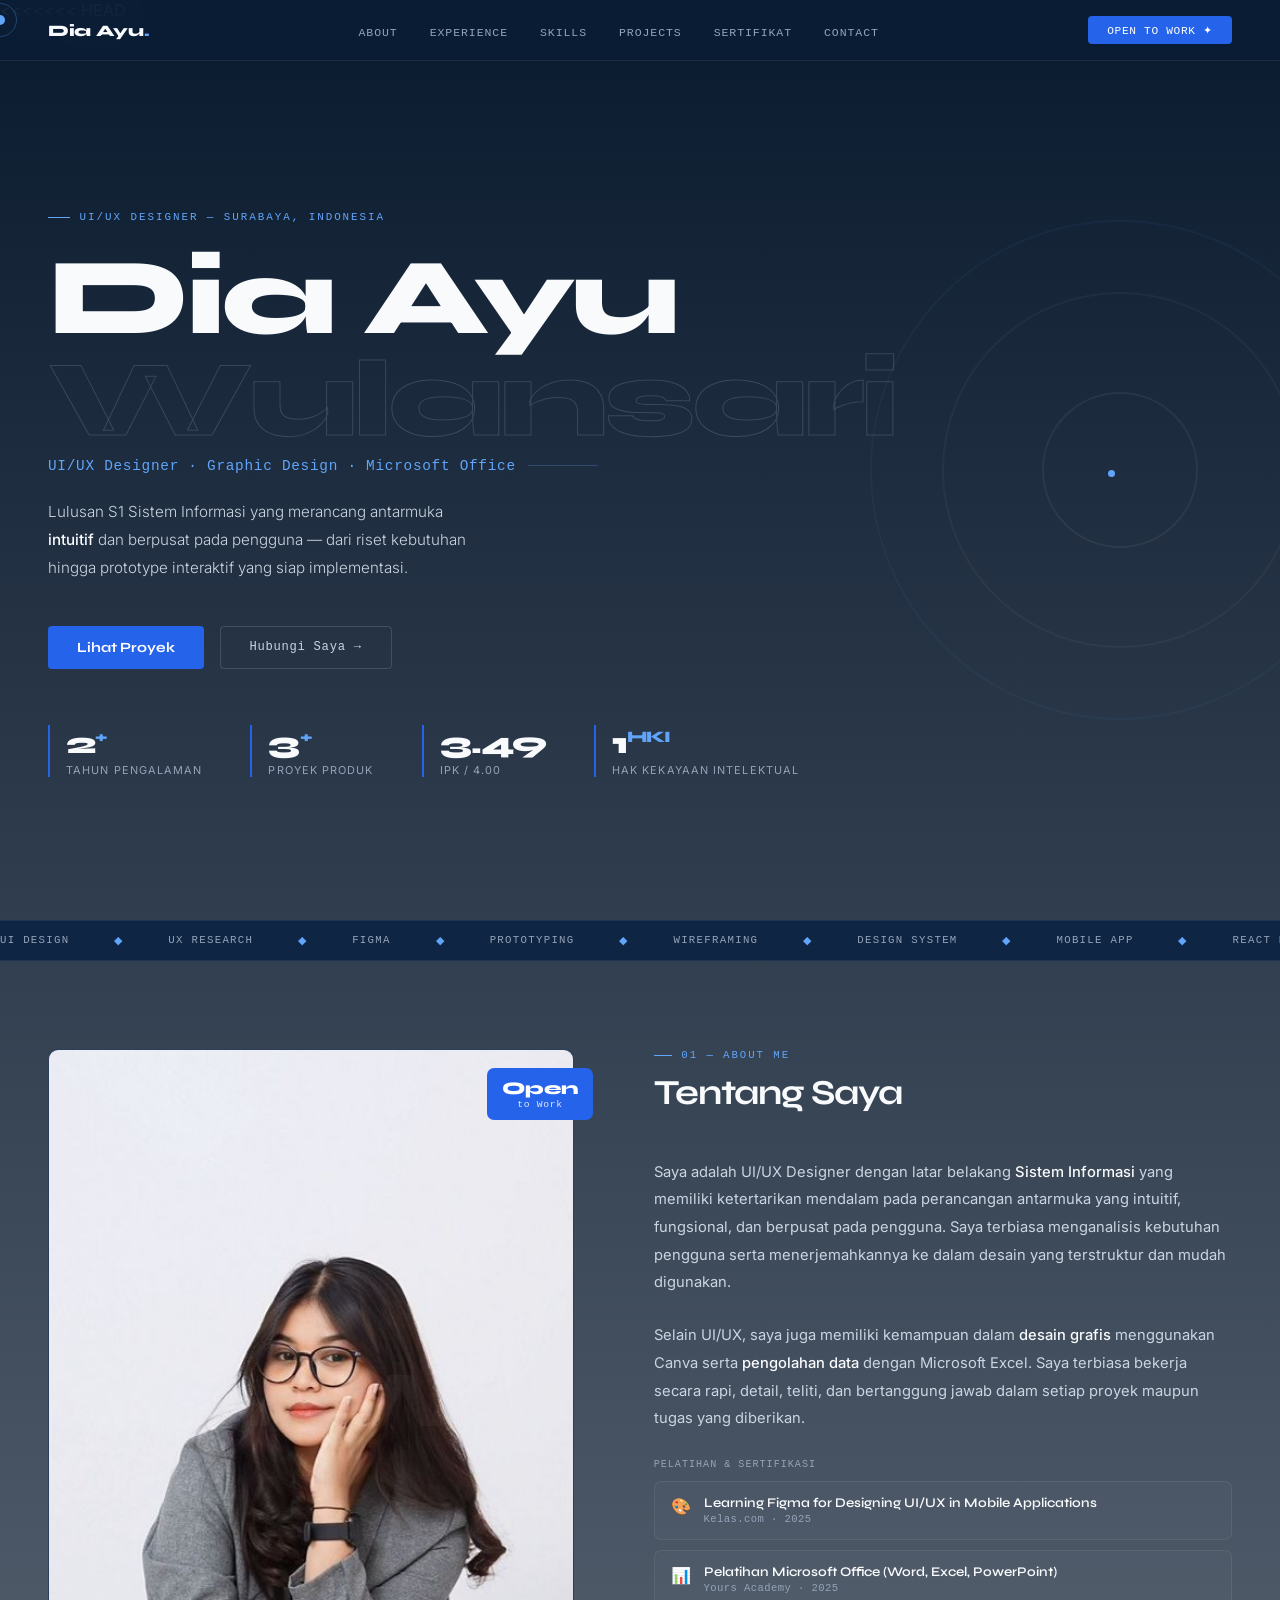
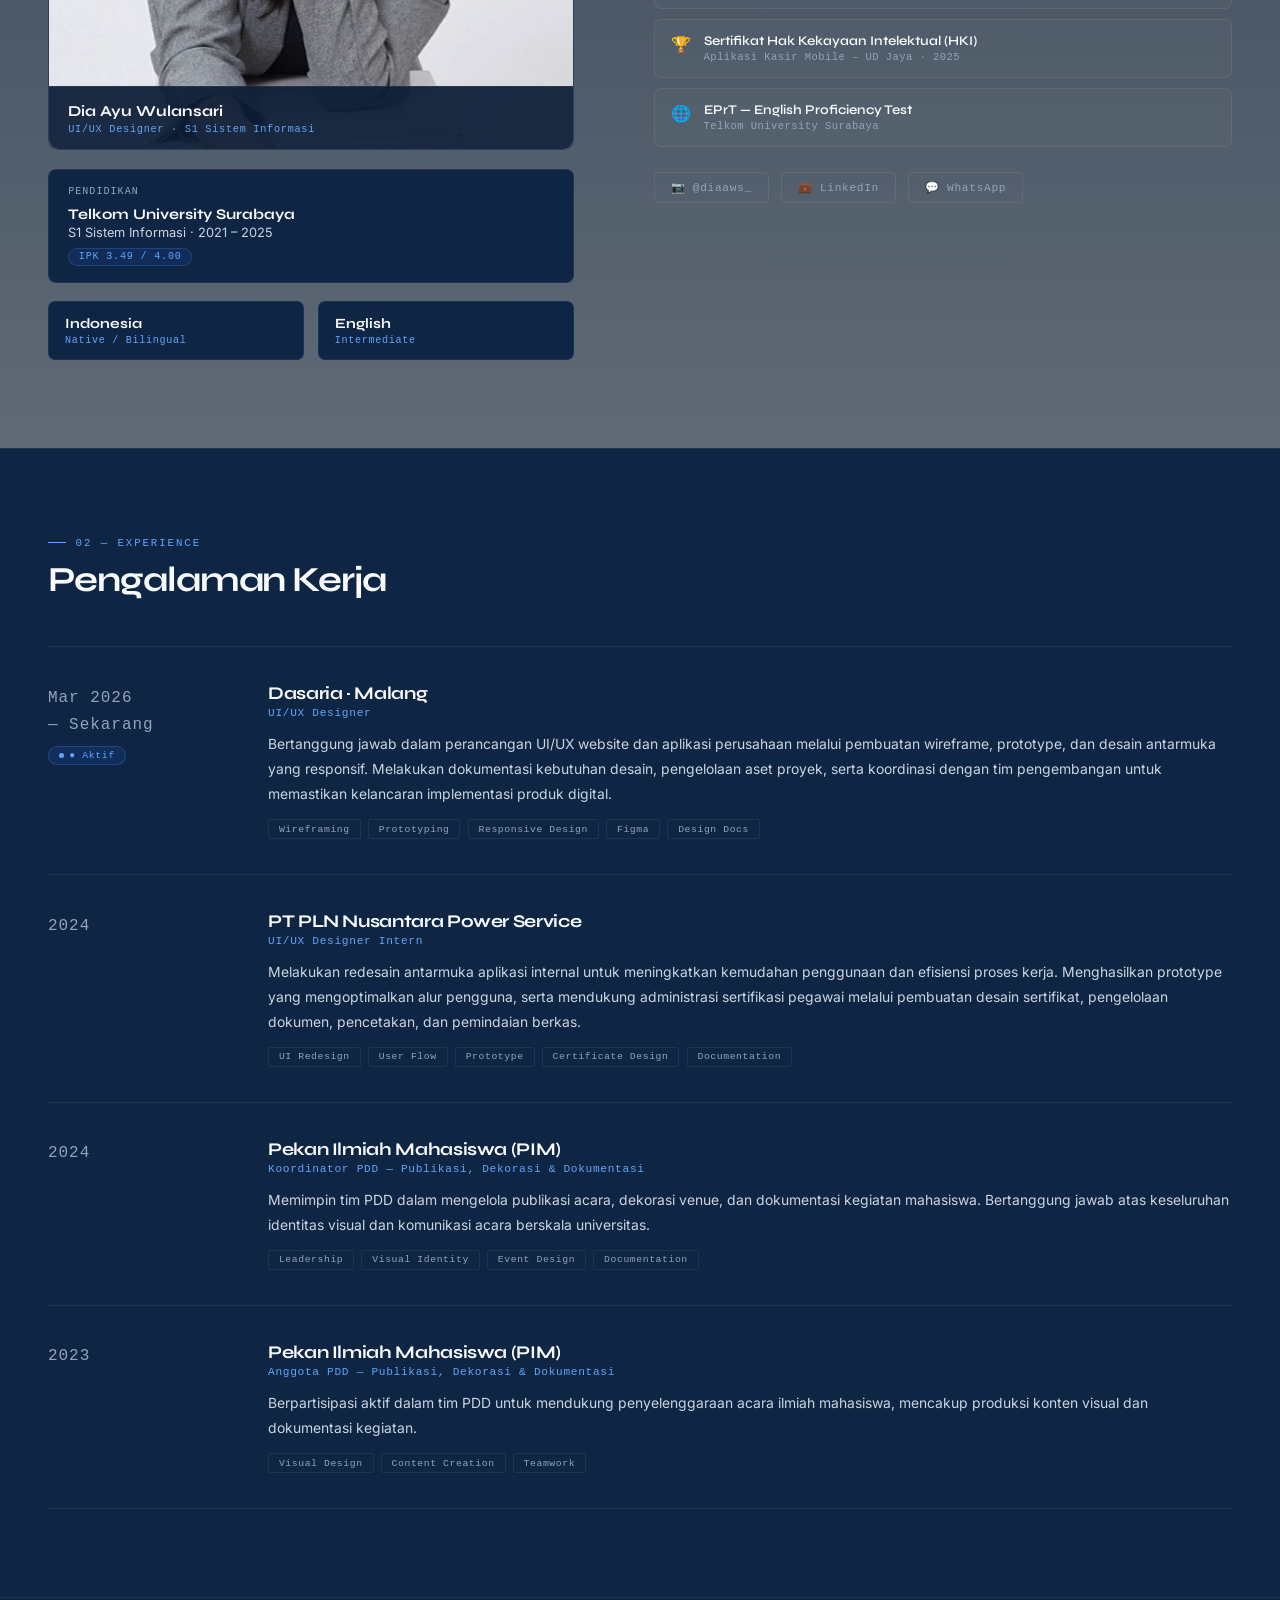
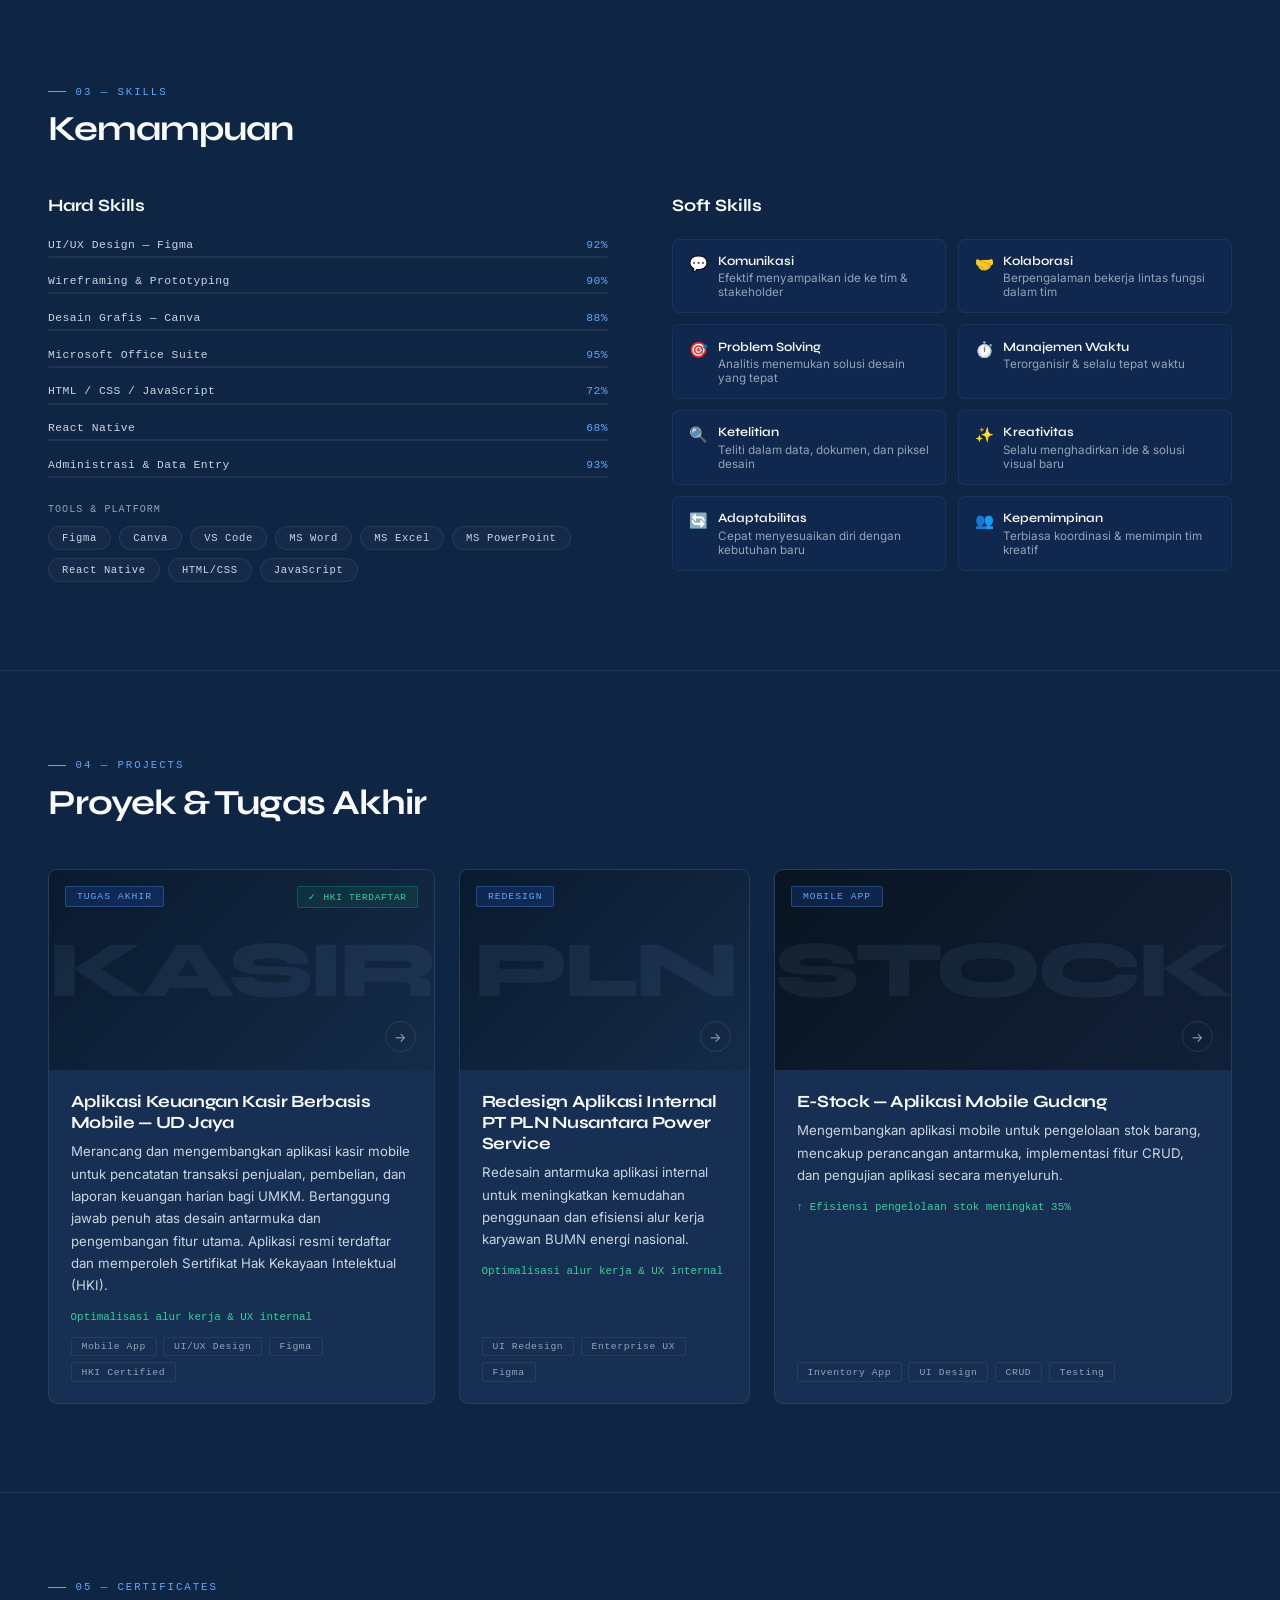
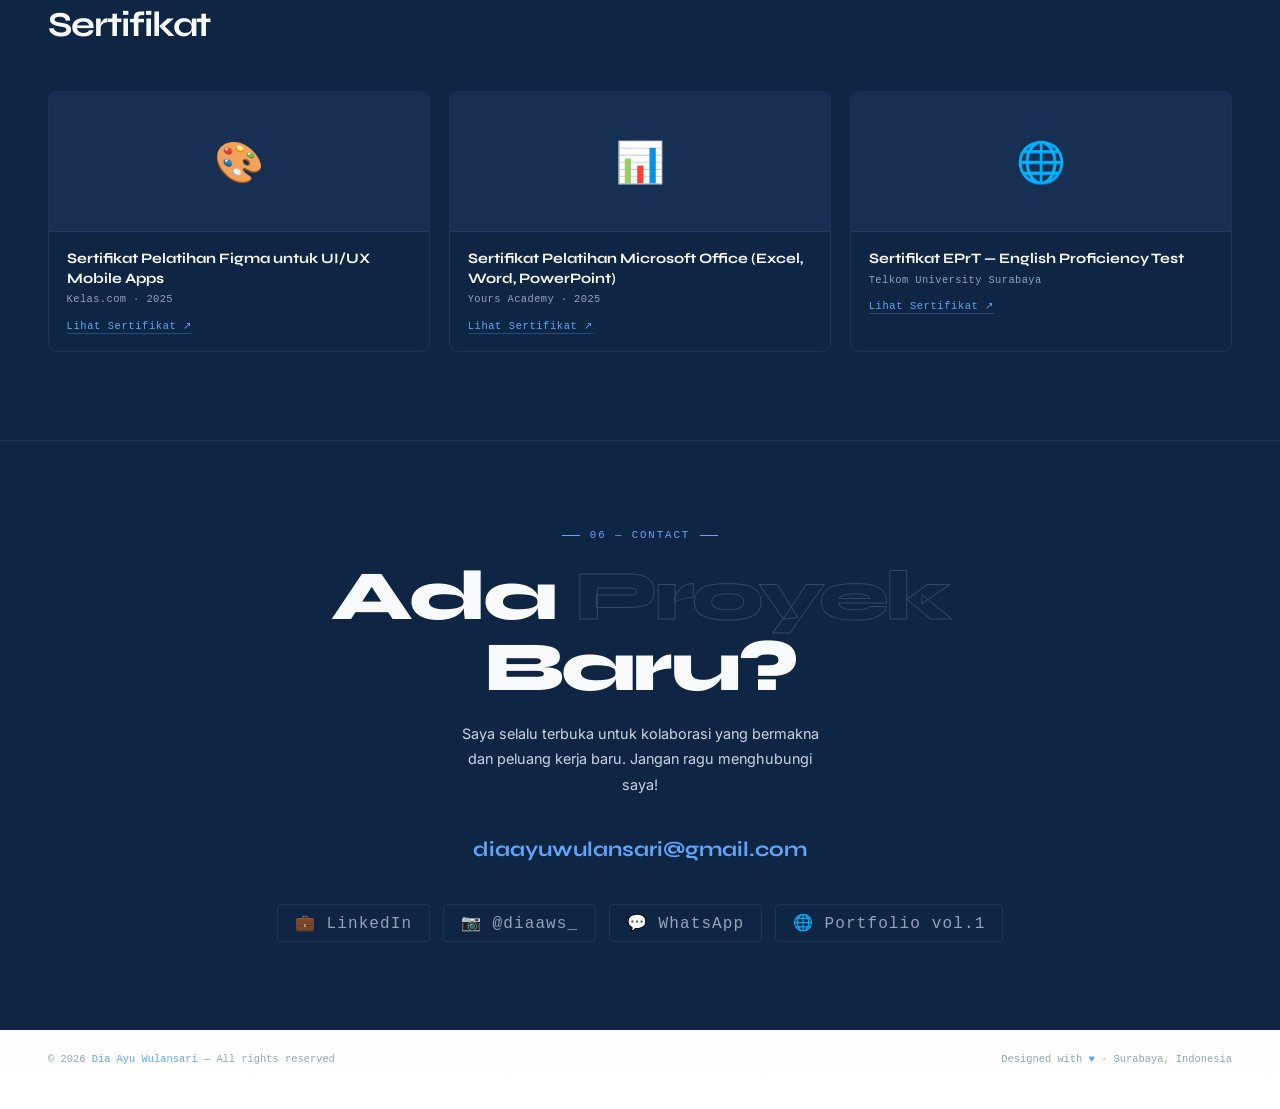
==== commit 39876b1d: "update index.html" ====
--- a/index.html
+++ b/index.html
@@ -490,503 +490,4 @@
     <div class="ft">© 2026 <span>Dia Ayu Wulansari</span> — All rights reserved</div>
     <div class="ft">Designed with <span>♥</span> · Surabaya, Indonesia</div>
   </footer>
- 
-</body>
-=======
-<!DOCTYPE html>
-<html lang="id">
-<head>
-    <meta charset="UTF-8">
-    <meta name="viewport" content="width=device-width, initial-scale=1.0">
-    <title>Dia Ayu Wulansari | UI/UX Designer</title>
-
-    <!-- Google Font -->
-    <link href="https://fonts.googleapis.com/css2?family=Syne:wght@400;600;700;800&family=Inter:wght@300;400;500;600&display=swap" rel="stylesheet">
-
-    <!-- CSS -->
-    <link rel="stylesheet" href="style.css">
-
-    <!-- File JS -->
-    <script src="script.js"></script>
-</head>
-
-<body>
- 
-  <div id="cur"></div>
-  <div id="cur-ring"></div>
-  
-  <!-- ══ NAV ══ -->
-  <nav>
-    <div class="logo">Dia Ayu<span>.</span></div>
-    <ul class="nav-links">
-      <li><a href="#about">About</a></li>
-      <li><a href="#experience">Experience</a></li>
-      <li><a href="#skills">Skills</a></li>
-      <li><a href="#projects">Projects</a></li>
-      <li><a href="#sertifikat">Sertifikat</a></li>
-      <li><a href="#contact">Contact</a></li>
-    </ul>
-    <button class="nav-cta" onclick="document.getElementById('contact').scrollIntoView({behavior:'smooth'})">Open to Work ✦</button>
-  </nav>
-  
-  <!-- ══ HERO ══ -->
-  <section id="hero">
-    <div class="hero-eyebrow">UI/UX Designer — Surabaya, Indonesia</div>
-    <h1 class="hero-name">
-      <div>Dia Ayu</div>
-      <div class="ghost">Wulansari</div>
-    </h1>
-    <div class="hero-role">UI/UX Designer · Graphic Design · Microsoft Office</div>
-    <p class="hero-desc">
-      Lulusan S1 Sistem Informasi yang merancang antarmuka <strong>intuitif</strong> dan berpusat pada pengguna — dari riset kebutuhan hingga prototype interaktif yang siap implementasi.
-    </p>
-    <div class="hero-btns">
-      <button class="btn-p" data-h onclick="document.getElementById('projects').scrollIntoView({behavior:'smooth'})">Lihat Proyek</button>
-      <button class="btn-g" data-h onclick="document.getElementById('contact').scrollIntoView({behavior:'smooth'})">Hubungi Saya →</button>
-    </div>
-    <div class="hero-stats">
-      <div class="stat">
-        <div class="stat-n">2<sup>+</sup></div>
-        <div class="stat-l">Tahun Pengalaman</div>
-      </div>
-      <div class="stat">
-        <div class="stat-n">3<sup>+</sup></div>
-        <div class="stat-l">Proyek Produk</div>
-      </div>
-      <div class="stat">
-        <div class="stat-n">3.49</div>
-        <div class="stat-l">IPK / 4.00</div>
-      </div>
-      <div class="stat">
-        <div class="stat-n">1<sup>HKI</sup></div>
-        <div class="stat-l">Hak Kekayaan Intelektual</div>
-      </div>
-    </div>
-    <div class="deco"></div>
-    <div class="deco-dot"></div>
-  </section>
-  
-  <!-- ══ TICKER ══ -->
-  <div class="ticker-wrap">
-    <div class="ticker" aria-hidden="true">
-      <span>UI Design</span><span class="d">◆</span>
-      <span>UX Research</span><span class="d">◆</span>
-      <span>Figma</span><span class="d">◆</span>
-      <span>Prototyping</span><span class="d">◆</span>
-      <span>Wireframing</span><span class="d">◆</span>
-      <span>Design System</span><span class="d">◆</span>
-      <span>Mobile App</span><span class="d">◆</span>
-      <span>React Native</span><span class="d">◆</span>
-      <span>Canva</span><span class="d">◆</span>
-      <span>MS Office</span><span class="d">◆</span>
-      <span>Data Entry</span><span class="d">◆</span>
-      <span>Graphic Design</span><span class="d">◆</span>
-      <span>UI Design</span><span class="d">◆</span>
-      <span>UX Research</span><span class="d">◆</span>
-      <span>Figma</span><span class="d">◆</span>
-      <span>Prototyping</span><span class="d">◆</span>
-      <span>Wireframing</span><span class="d">◆</span>
-      <span>Design System</span><span class="d">◆</span>
-      <span>Mobile App</span><span class="d">◆</span>
-      <span>React Native</span><span class="d">◆</span>
-      <span>Canva</span><span class="d">◆</span>
-      <span>MS Office</span><span class="d">◆</span>
-      <span>Data Entry</span><span class="d">◆</span>
-      <span>Graphic Design</span><span class="d">◆</span>
-    </div>
-  </div>
-  
-  <!-- ══ ABOUT ══ -->
-  <section id="about">
-    <!-- kiri: foto + edu + bahasa -->
-    <div>
-      <div class="photo-wrap">
-        <div class="photo-box">
-
-          <!-- <img src="images/about-photo.png" alt="Dia Ayu Wulansari"> -->
-          <div style="font-family:'Syne',sans-serif;font-size:4.5rem;font-weight:800;color:rgba(255,255,255,.05)">DAW</div>
-          <div class="photo-footer">
-            <strong>Dia Ayu Wulansari</strong>
-            <span>UI/UX Designer · S1 Sistem Informasi</span>
-          </div>
-        </div>
-        <div class="open-badge">
-          <strong>Open</strong>
-          <em>to Work</em>
-        </div>
-      </div>
-      <div class="edu-card">
-        <div class="edu-label">Pendidikan</div>
-        <div class="edu-univ">Telkom University Surabaya</div>
-        <div class="edu-det">S1 Sistem Informasi · 2021 – 2025</div>
-        <span class="edu-ipk">IPK 3.49 / 4.00</span>
-      </div>
-      <div class="lang-row">
-        <div class="lang-c">
-          <div class="lang-n">Indonesia</div>
-          <div class="lang-l">Native / Bilingual</div>
-        </div>
-        <div class="lang-c">
-          <div class="lang-n">English</div>
-          <div class="lang-l">Intermediate</div>
-        </div>
-      </div>
-    </div>
-  
-    <!-- kanan: teks + sertifikat + sosial -->
-    <div>
-      <div class="eyebrow">01 — About Me</div>
-      <h2 class="sec-title">Tentang Saya</h2>
-      <p class="about-desc">
-        Saya adalah UI/UX Designer dengan latar belakang <strong>Sistem Informasi</strong> yang memiliki ketertarikan mendalam pada perancangan antarmuka yang intuitif, fungsional, dan berpusat pada pengguna. Saya terbiasa menganalisis kebutuhan pengguna serta menerjemahkannya ke dalam desain yang terstruktur dan mudah digunakan.
-      </p>
-      <p class="about-desc">
-        Selain UI/UX, saya juga memiliki kemampuan dalam <strong>desain grafis</strong> menggunakan Canva serta <strong>pengolahan data</strong> dengan Microsoft Excel. Saya terbiasa bekerja secara rapi, detail, teliti, dan bertanggung jawab dalam setiap proyek maupun tugas yang diberikan.
-      </p>
-      <div class="cert-title">Pelatihan &amp; Sertifikasi</div>
-      <div class="cert-list">
-        <div class="cert-item">
-          <div class="cert-ico">🎨</div>
-          <div>
-            <div class="cert-n">Learning Figma for Designing UI/UX in Mobile Applications</div>
-            <div class="cert-p">Kelas.com · 2025</div>
-          </div>
-        </div>
-        <div class="cert-item">
-          <div class="cert-ico">📊</div>
-          <div>
-            <div class="cert-n">Pelatihan Microsoft Office (Word, Excel, PowerPoint)</div>
-            <div class="cert-p">Yours Academy · 2025</div>
-          </div>
-        </div>
-        <div class="cert-item">
-          <div class="cert-ico">🏆</div>
-          <div>
-            <div class="cert-n">Sertifikat Hak Kekayaan Intelektual (HKI)</div>
-            <div class="cert-p">Aplikasi Kasir Mobile – UD Jaya · 2025</div>
-          </div>
-        </div>
-        <div class="cert-item">
-          <div class="cert-ico">🌐</div>
-          <div>
-            <div class="cert-n">EPrT — English Proficiency Test</div>
-            <div class="cert-p">Telkom University Surabaya</div>
-          </div>
-        </div>
-      </div>
-      <div class="social-row">
-        <a href="https://www.instagram.com/diaaws_" class="soc-link" target="_blank">📷 @diaaws_</a>
-        <a href="https://www.linkedin.com/in/diaayuwulansari" class="soc-link" target="_blank">💼 LinkedIn</a>
-        <a href="https://wa.me/6285184002572" class="soc-link" target="_blank">💬 WhatsApp</a>
-      </div>
-    </div>
-  </section>
-  
-  <!-- ══ EXPERIENCE ══ -->
-  <section id="experience">
-    <div class="eyebrow">02 — Experience</div>
-    <h2 class="sec-title">Pengalaman Kerja</h2>
-    <div class="exp-list">
-  
-      <div class="exp-item">
-        <div>
-          <div class="exp-period">Mar 2026<br>— Sekarang</div>
-          <div class="exp-now">● Aktif</div>
-        </div>
-        <div>
-          <div class="exp-co">Dasaria · Malang</div>
-          <div class="exp-role">UI/UX Designer</div>
-          <div class="exp-desc">Bertanggung jawab dalam perancangan UI/UX website dan aplikasi perusahaan melalui pembuatan wireframe, prototype, dan desain antarmuka yang responsif. Melakukan dokumentasi kebutuhan desain, pengelolaan aset proyek, serta koordinasi dengan tim pengembangan untuk memastikan kelancaran implementasi produk digital.</div>
-          <div class="exp-tags">
-            <span class="tag">Wireframing</span>
-            <span class="tag">Prototyping</span>
-            <span class="tag">Responsive Design</span>
-            <span class="tag">Figma</span>
-            <span class="tag">Design Docs</span>
-          </div>
-        </div>
-      </div>
-  
-      <div class="exp-item">
-        <div>
-          <div class="exp-period">2024</div>
-        </div>
-        <div>
-          <div class="exp-co">PT PLN Nusantara Power Service</div>
-          <div class="exp-role">UI/UX Designer Intern</div>
-          <div class="exp-desc">Melakukan redesain antarmuka aplikasi internal untuk meningkatkan kemudahan penggunaan dan efisiensi proses kerja. Menghasilkan prototype yang mengoptimalkan alur pengguna, serta mendukung administrasi sertifikasi pegawai melalui pembuatan desain sertifikat, pengelolaan dokumen, pencetakan, dan pemindaian berkas.</div>
-          <div class="exp-tags">
-            <span class="tag">UI Redesign</span>
-            <span class="tag">User Flow</span>
-            <span class="tag">Prototype</span>
-            <span class="tag">Certificate Design</span>
-            <span class="tag">Documentation</span>
-          </div>
-        </div>
-      </div>
-  
-      <div class="exp-item">
-        <div>
-          <div class="exp-period">2024</div>
-        </div>
-        <div>
-          <div class="exp-co">Pekan Ilmiah Mahasiswa (PIM)</div>
-          <div class="exp-role">Koordinator PDD — Publikasi, Dekorasi &amp; Dokumentasi</div>
-          <div class="exp-desc">Memimpin tim PDD dalam mengelola publikasi acara, dekorasi venue, dan dokumentasi kegiatan mahasiswa. Bertanggung jawab atas keseluruhan identitas visual dan komunikasi acara berskala universitas.</div>
-          <div class="exp-tags">
-            <span class="tag">Leadership</span>
-            <span class="tag">Visual Identity</span>
-            <span class="tag">Event Design</span>
-            <span class="tag">Documentation</span>
-          </div>
-        </div>
-      </div>
-  
-      <div class="exp-item">
-        <div>
-          <div class="exp-period">2023</div>
-        </div>
-        <div>
-          <div class="exp-co">Pekan Ilmiah Mahasiswa (PIM)</div>
-          <div class="exp-role">Anggota PDD — Publikasi, Dekorasi &amp; Dokumentasi</div>
-          <div class="exp-desc">Berpartisipasi aktif dalam tim PDD untuk mendukung penyelenggaraan acara ilmiah mahasiswa, mencakup produksi konten visual dan dokumentasi kegiatan.</div>
-          <div class="exp-tags">
-            <span class="tag">Visual Design</span>
-            <span class="tag">Content Creation</span>
-            <span class="tag">Teamwork</span>
-          </div>
-        </div>
-      </div>
-  
-    </div>
-  </section>
-  
-  <!-- ══ SKILLS ══ -->
-  <section id="skills">
-    <div class="eyebrow">03 — Skills</div>
-    <h2 class="sec-title">Kemampuan</h2>
-    <div class="skills-grid">
-      <!-- Hard Skills -->
-      <div>
-        <div class="sg-title">Hard Skills</div>
-        <div class="sk-list">
-          <div class="sk-row">
-            <div class="sk-name">UI/UX Design — Figma <span class="sk-pct">92%</span></div>
-            <div class="sk-bar"><div class="sk-fill" data-t="92"></div></div>
-          </div>
-          <div class="sk-row">
-            <div class="sk-name">Wireframing &amp; Prototyping <span class="sk-pct">90%</span></div>
-            <div class="sk-bar"><div class="sk-fill" data-t="90"></div></div>
-          </div>
-          <div class="sk-row">
-            <div class="sk-name">Desain Grafis — Canva <span class="sk-pct">88%</span></div>
-            <div class="sk-bar"><div class="sk-fill" data-t="88"></div></div>
-          </div>
-          <div class="sk-row">
-            <div class="sk-name">Microsoft Office Suite <span class="sk-pct">95%</span></div>
-            <div class="sk-bar"><div class="sk-fill" data-t="95"></div></div>
-          </div>
-          <div class="sk-row">
-            <div class="sk-name">HTML / CSS / JavaScript <span class="sk-pct">72%</span></div>
-            <div class="sk-bar"><div class="sk-fill" data-t="72"></div></div>
-          </div>
-          <div class="sk-row">
-            <div class="sk-name">React Native <span class="sk-pct">68%</span></div>
-            <div class="sk-bar"><div class="sk-fill" data-t="68"></div></div>
-          </div>
-          <div class="sk-row">
-            <div class="sk-name">Administrasi &amp; Data Entry <span class="sk-pct">93%</span></div>
-            <div class="sk-bar"><div class="sk-fill" data-t="93"></div></div>
-          </div>
-        </div>
-        <div class="tools-label">Tools &amp; Platform</div>
-        <div class="tools-row">
-          <span class="tool-pill">Figma</span>
-          <span class="tool-pill">Canva</span>
-          <span class="tool-pill">VS Code</span>
-          <span class="tool-pill">MS Word</span>
-          <span class="tool-pill">MS Excel</span>
-          <span class="tool-pill">MS PowerPoint</span>
-          <span class="tool-pill">React Native</span>
-          <span class="tool-pill">HTML/CSS</span>
-          <span class="tool-pill">JavaScript</span>
-        </div>
-      </div>
-      <!-- Soft Skills -->
-      <div>
-        <div class="sg-title">Soft Skills</div>
-        <div class="soft-grid">
-          <div class="soft-c">
-            <div class="soft-ico">💬</div>
-            <div><div class="soft-n">Komunikasi</div><div class="soft-d">Efektif menyampaikan ide ke tim &amp; stakeholder</div></div>
-          </div>
-          <div class="soft-c">
-            <div class="soft-ico">🤝</div>
-            <div><div class="soft-n">Kolaborasi</div><div class="soft-d">Berpengalaman bekerja lintas fungsi dalam tim</div></div>
-          </div>
-          <div class="soft-c">
-            <div class="soft-ico">🎯</div>
-            <div><div class="soft-n">Problem Solving</div><div class="soft-d">Analitis menemukan solusi desain yang tepat</div></div>
-          </div>
-          <div class="soft-c">
-            <div class="soft-ico">⏱️</div>
-            <div><div class="soft-n">Manajemen Waktu</div><div class="soft-d">Terorganisir &amp; selalu tepat waktu</div></div>
-          </div>
-          <div class="soft-c">
-            <div class="soft-ico">🔍</div>
-            <div><div class="soft-n">Ketelitian</div><div class="soft-d">Teliti dalam data, dokumen, dan piksel desain</div></div>
-          </div>
-          <div class="soft-c">
-            <div class="soft-ico">✨</div>
-            <div><div class="soft-n">Kreativitas</div><div class="soft-d">Selalu menghadirkan ide &amp; solusi visual baru</div></div>
-          </div>
-          <div class="soft-c">
-            <div class="soft-ico">🔄</div>
-            <div><div class="soft-n">Adaptabilitas</div><div class="soft-d">Cepat menyesuaikan diri dengan kebutuhan baru</div></div>
-          </div>
-          <div class="soft-c">
-            <div class="soft-ico">👥</div>
-            <div><div class="soft-n">Kepemimpinan</div><div class="soft-d">Terbiasa koordinasi &amp; memimpin tim kreatif</div></div>
-          </div>
-        </div>
-      </div>
-    </div>
-  </section>
-  
-  <!-- ══ PROJECTS ══ -->
-  <section id="projects">
-    <div class="eyebrow">04 — Projects</div>
-    <h2 class="sec-title">Proyek &amp; Tugas Akhir</h2>
-    <div class="proj-grid">
-  
-      <a href="Detail Page/project-udjaya.html" class="proj-card wide" data-h style="text-decoration: none; color: inherit; display: block;">
-    <!-- Kode isi card di sini -->
-        <div class="proj-card wide" data-h>
-          <div class="proj-visual pv-a">
-            <div class="proj-ico">KASIR</div>
-            <div class="proj-badge">Tugas Akhir</div>
-            <div class="proj-hki">✓ HKI Terdaftar</div>
-            <div class="proj-arrow">→</div>
-          </div>
-          <div class="proj-body">
-            <div class="proj-t">Aplikasi Keuangan Kasir Berbasis Mobile — UD Jaya</div>
-            <div class="proj-d">Merancang dan mengembangkan aplikasi kasir mobile untuk pencatatan transaksi penjualan, pembelian, dan laporan keuangan harian bagi UMKM. Bertanggung jawab penuh atas desain antarmuka dan pengembangan fitur utama. Aplikasi resmi terdaftar dan memperoleh Sertifikat Hak Kekayaan Intelektual (HKI).</div>
-            <div class="proj-res">↑ Efisiensi pencatatan meningkat 30%</div>
-            <div class="proj-tags">
-              <span class="tag">Mobile App</span>
-              <span class="tag">UI/UX Design</span>
-              <span class="tag">React Native</span>
-              <span class="tag">Figma</span>
-              <span class="tag">HKI Certified</span>
-            </div>
-          </div>
-        </div>
-      </a> 
-
-      <a href="Detail Page/project-pln.html" style="text-decoration: none; color: inherit; display: block;">
-        <div class="proj-card" data-h>
-          <div class="proj-visual pv-b">
-            <div class="proj-ico">PLN</div>
-            <div class="proj-badge">Redesign</div>
-            <div class="proj-arrow">→</div>
-          </div>
-          <div class="proj-body">
-            <div class="proj-t">Redesign Aplikasi Internal PT PLN Nusantara Power Service</div>
-            <div class="proj-d">Redesain antarmuka aplikasi internal untuk meningkatkan kemudahan penggunaan dan efisiensi alur kerja karyawan BUMN energi nasional.</div>
-            <div class="proj-res">Optimalisasi alur kerja &amp; UX internal</div>
-            <div class="proj-tags">
-              <span class="tag">UI Redesign</span>
-              <span class="tag">Enterprise UX</span>
-              <span class="tag">Figma</span>
-            </div>
-          </div>
-        </div>
-      </a>
-  
-      <a href="Detail Page/project-estock.html" style="text-decoration: none; color: inherit; display: block;">
-        <div class="proj-card" data-h>
-          <div class="proj-visual pv-c">
-            <div class="proj-ico">STOCK</div>
-            <div class="proj-badge">Mobile App</div>
-            <div class="proj-arrow">→</div>
-          </div>
-          <div class="proj-body">
-            <div class="proj-t">E-Stock — Aplikasi Mobile Gudang</div>
-            <div class="proj-d">Mengembangkan aplikasi mobile untuk pengelolaan stok barang, mencakup perancangan antarmuka, implementasi fitur CRUD, dan pengujian aplikasi secara menyeluruh.</div>
-            <div class="proj-res">↑ Efisiensi pengelolaan stok meningkat 35%</div>
-            <div class="proj-tags">
-              <span class="tag">Inventory App</span>
-              <span class="tag">UI Design</span>
-              <span class="tag">CRUD</span>
-              <span class="tag">Testing</span>
-            </div>
-          </div>
-        </div>
-      </a> 
-  
-    </div>
-  </section>
-  
-  <!-- ══ CERTIFICATES ══ -->
-  <section id="sertifikat">
-    <div class="eyebrow">05 — Certificates</div>
-    <h2 class="sec-title">Sertifikat</h2>
-    <div class="sert-grid">
-  
-      <div class="sert-card" data-h>
-        <div class="sert-thumb">🎨</div>
-        <div class="sert-body">
-          <div class="sert-t">Sertifikat Pelatihan Figma untuk UI/UX Mobile Apps</div>
-          <div class="sert-p">Kelas.com · 2025</div>
-          <a href="https://diayuwulansari.github.io/Portofolio-vol.1/sertifikat/Dia Ayu Wulansari's-Learning Figma for Designing UI_UX in Mobile Applications-Completion-Certificate.pdf" class="sert-link" target="_blank">Lihat Sertifikat ↗</a>
-        </div>
-      </div>
-  
-      <div class="sert-card" data-h>
-        <div class="sert-thumb">📊</div>
-        <div class="sert-body">
-          <div class="sert-t">Sertifikat Pelatihan Microsoft Office (Excel, Word, PowerPoint)</div>
-          <div class="sert-p">Yours Academy · 2025</div>
-          <a href="https://diayuwulansari.github.io/Portofolio-vol.1/sertifikat/Sertifikat Yours Academy.pdf" class="sert-link" target="_blank">Lihat Sertifikat ↗</a>
-        </div>
-      </div>
-  
-      <div class="sert-card" data-h>
-        <div class="sert-thumb">🌐</div>
-        <div class="sert-body">
-          <div class="sert-t">Sertifikat EPrT — English Proficiency Test</div>
-          <div class="sert-p">Telkom University Surabaya</div>
-          <a href="https://diayuwulansari.github.io/Portofolio-vol.1/sertifikat/Sertif EPRT.pdf" class="sert-link" target="_blank">Lihat Sertifikat ↗</a>
-        </div>
-      </div>
-  
-    </div>
-  </section>
-  
-  <!-- ══ CONTACT ══ -->
-  <section id="contact">
-    <div style="font-family:'JetBrains Mono',monospace;font-size:.67rem;color:var(--accent);letter-spacing:.18em;text-transform:uppercase;margin-bottom:1.25rem;display:flex;align-items:center;gap:.6rem;justify-content:center">
-      <span style="width:18px;height:1px;background:var(--accent);display:inline-block"></span>
-      06 — Contact
-      <span style="width:18px;height:1px;background:var(--accent);display:inline-block"></span>
-    </div>
-    <h2 class="contact-big">Ada <span class="ghost">Proyek</span><br>Baru?</h2>
-    <p class="contact-sub">Saya selalu terbuka untuk kolaborasi yang bermakna dan peluang kerja baru. Jangan ragu menghubungi saya!</p>
-    <div><a href="mailto:diaayuwulansari@gmail.com" class="contact-email">diaayuwulansari@gmail.com</a></div>
-    <div class="contact-links">
-      <a href="https://www.linkedin.com/in/diaayuwulansari" class="clink" target="_blank">💼 LinkedIn</a>
-      <a href="https://www.instagram.com/diaaws_" class="clink" target="_blank">📷 @diaaws_</a>
-      <a href="https://wa.me/6285184002572" class="clink" target="_blank">💬 WhatsApp</a>
-      <a href="https://diayuwulansari.github.io/Portofolio-vol.1/" class="clink" target="_blank">🌐 Portfolio vol.1</a>
-    </div>
-  </section>
-  
-  <!-- ══ FOOTER ══ -->
-  <footer>
-    <div class="ft">© 2026 <span>Dia Ayu Wulansari</span> — All rights reserved</div>
-    <div class="ft">Designed with <span>♥</span> · Surabaya, Indonesia</div>
-  </footer>
- 
-</body>
->>>>>>> 2f6b38fd0cd4caae14aceebd9ab5480aeae6f1c6
 </html>
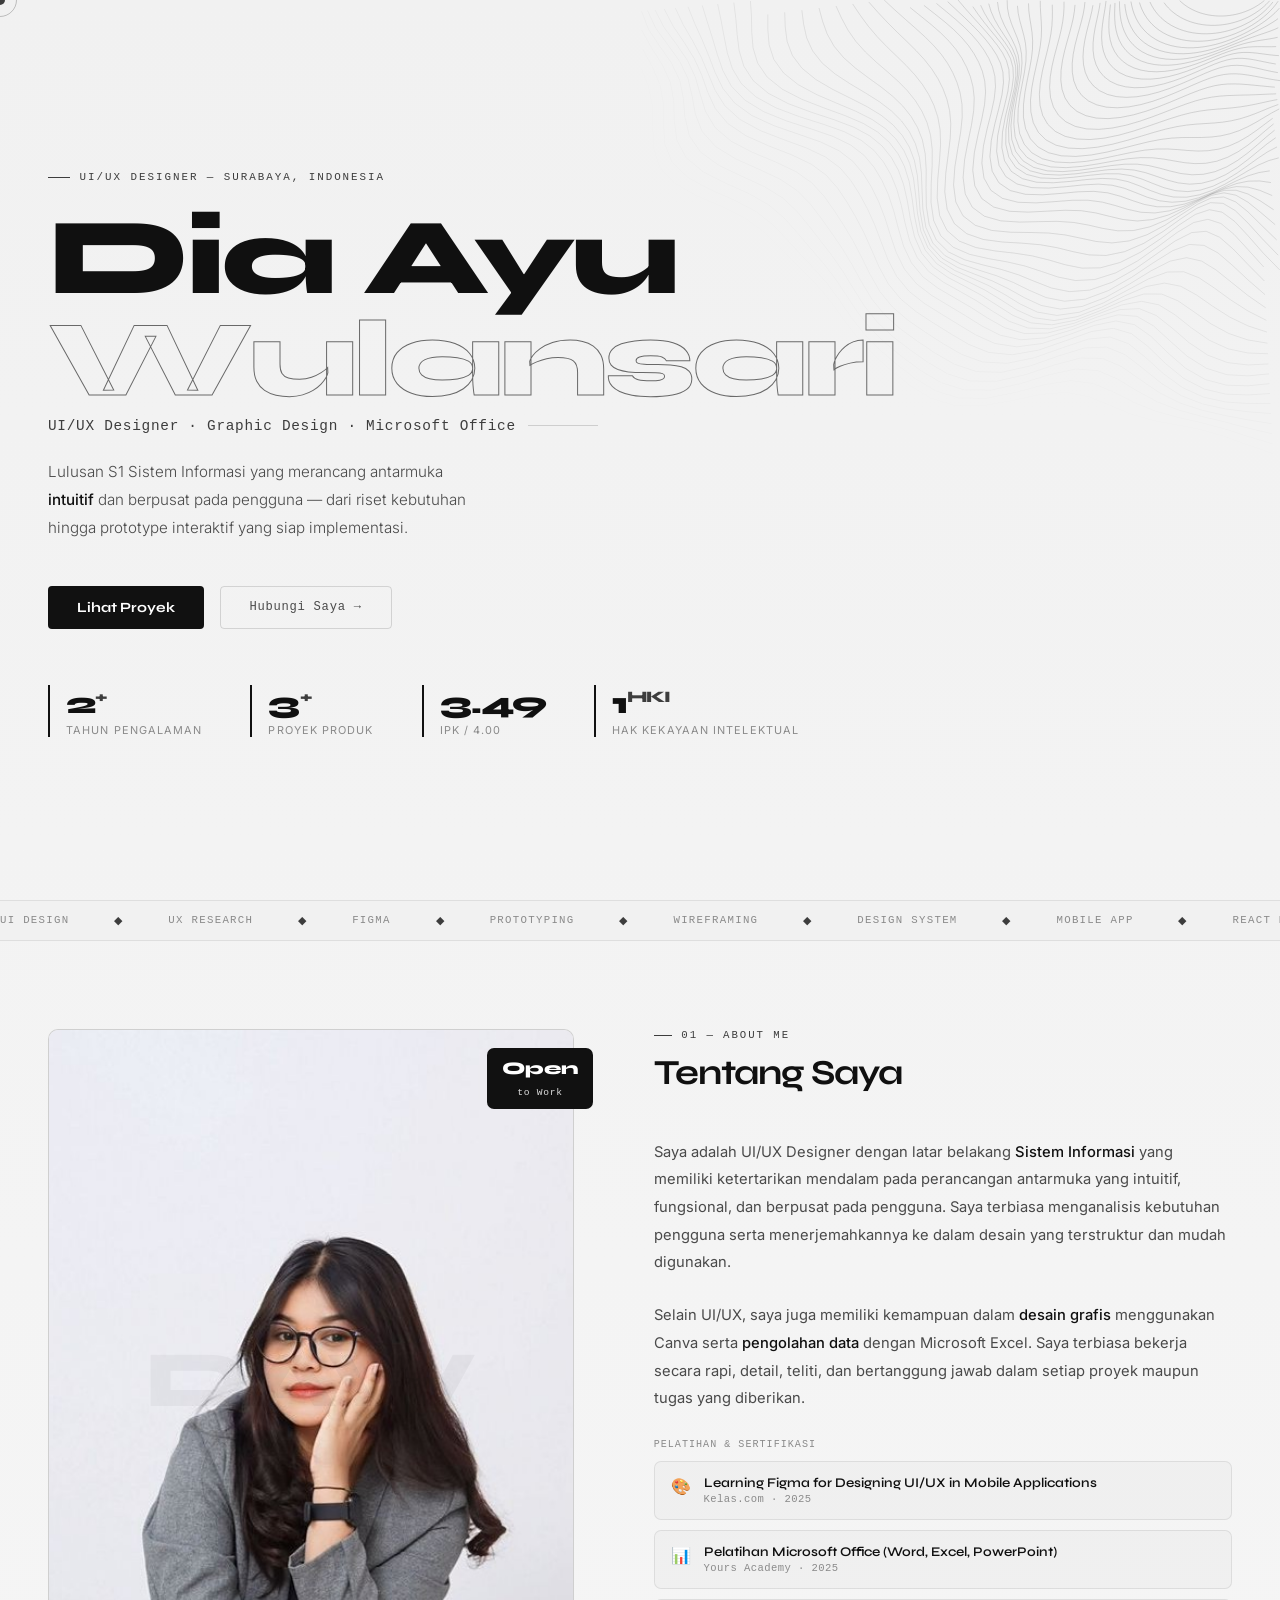
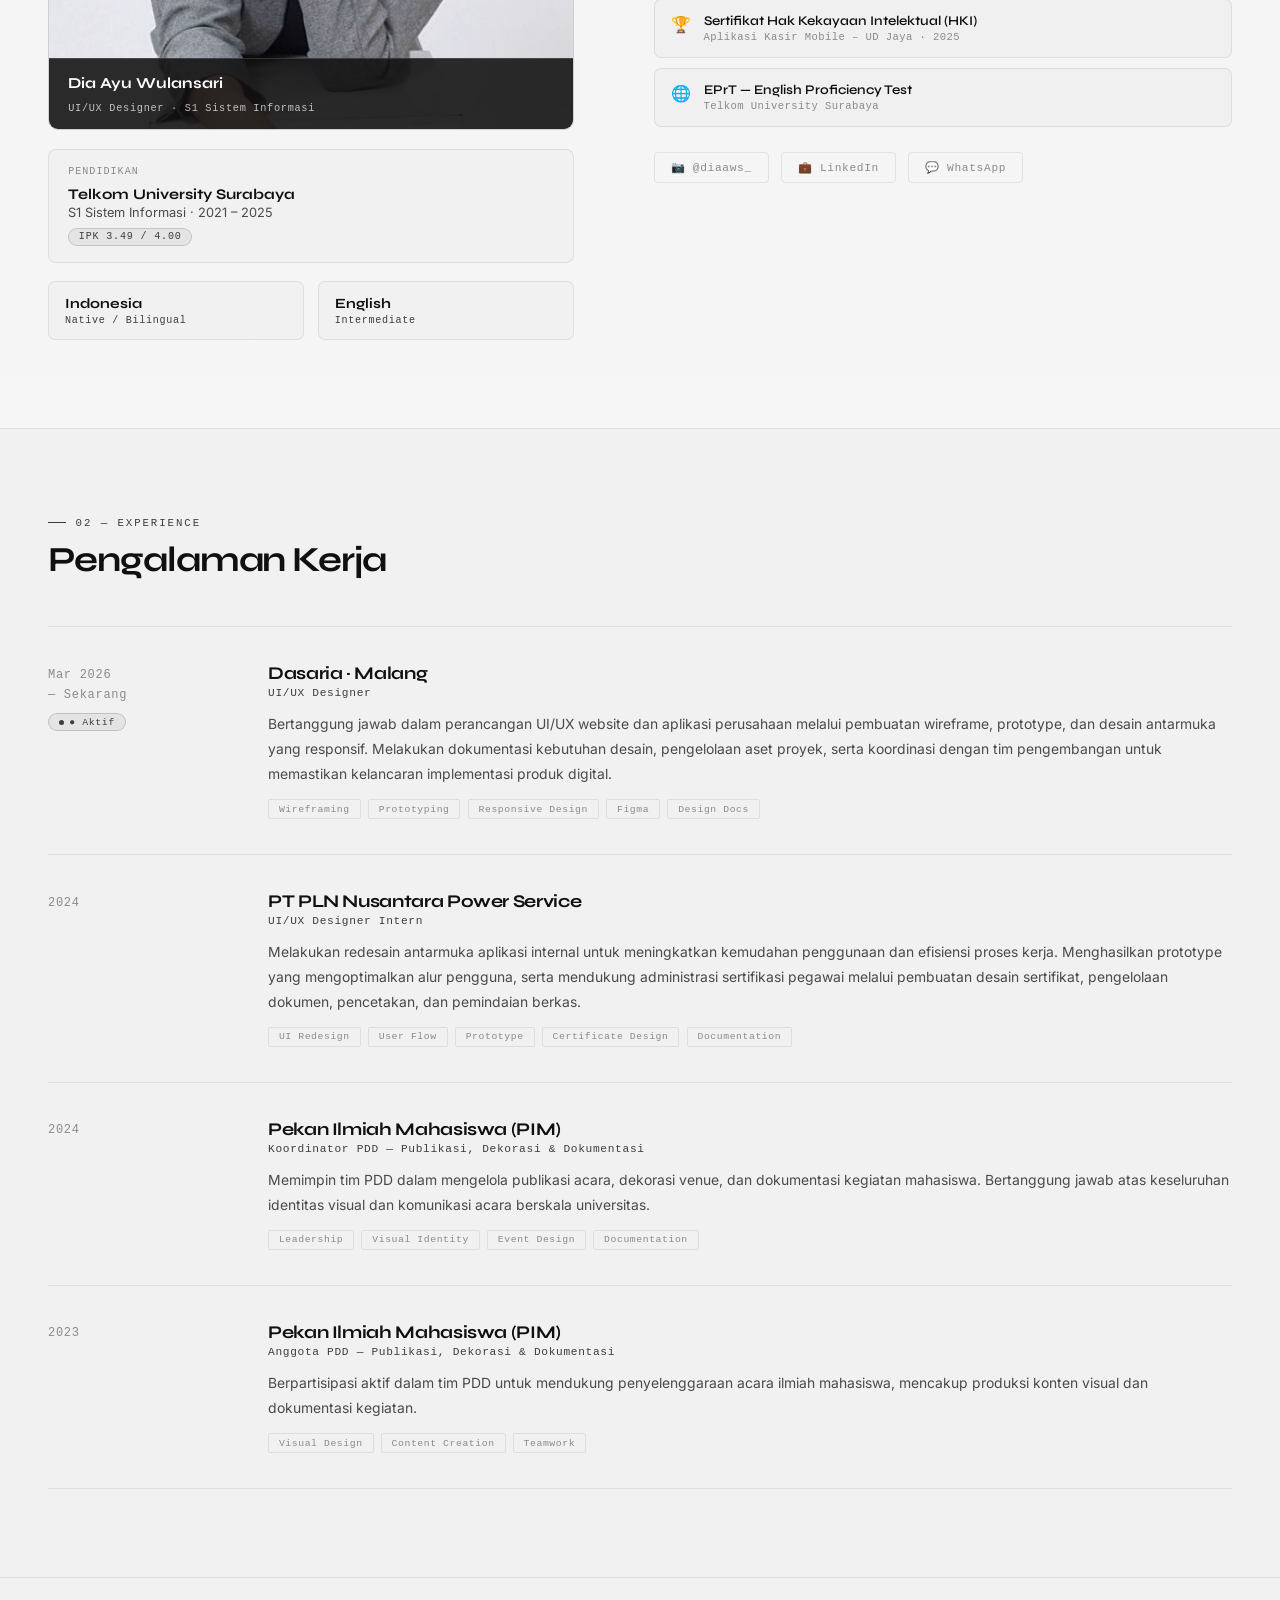
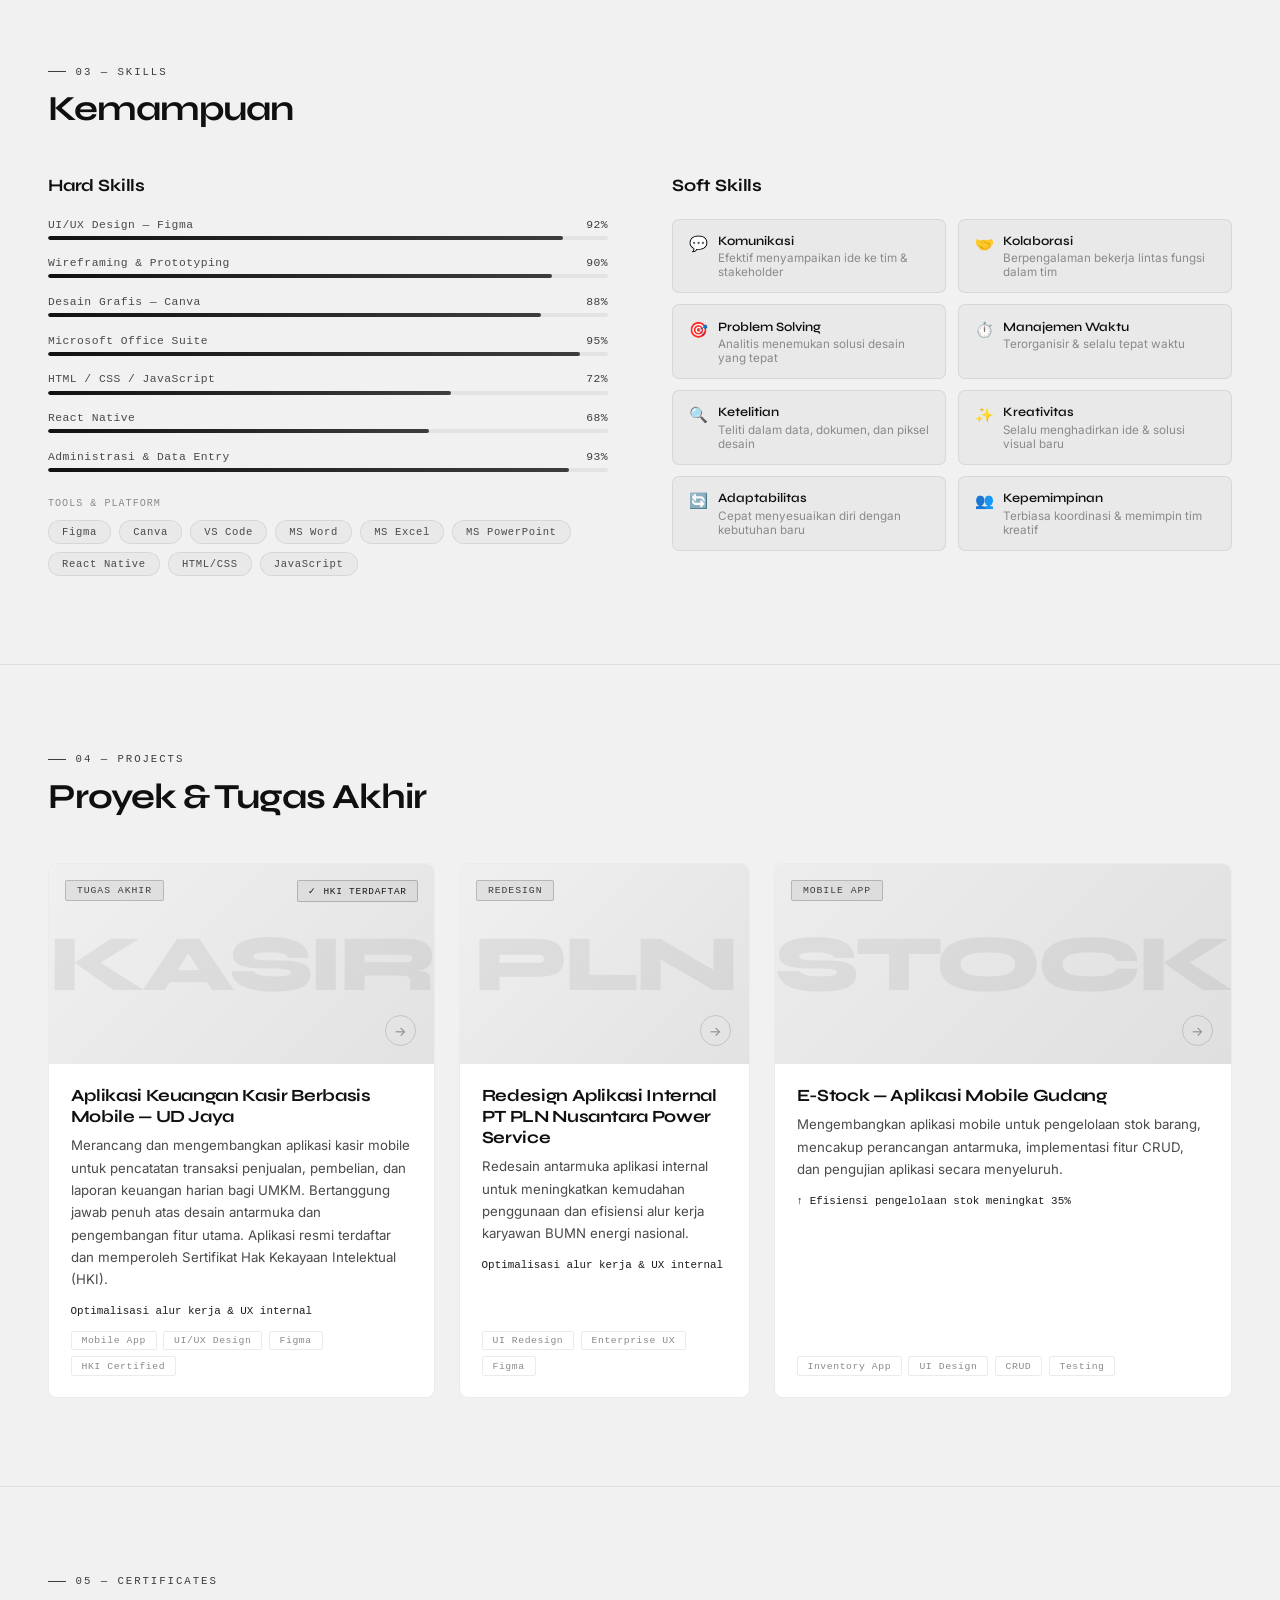
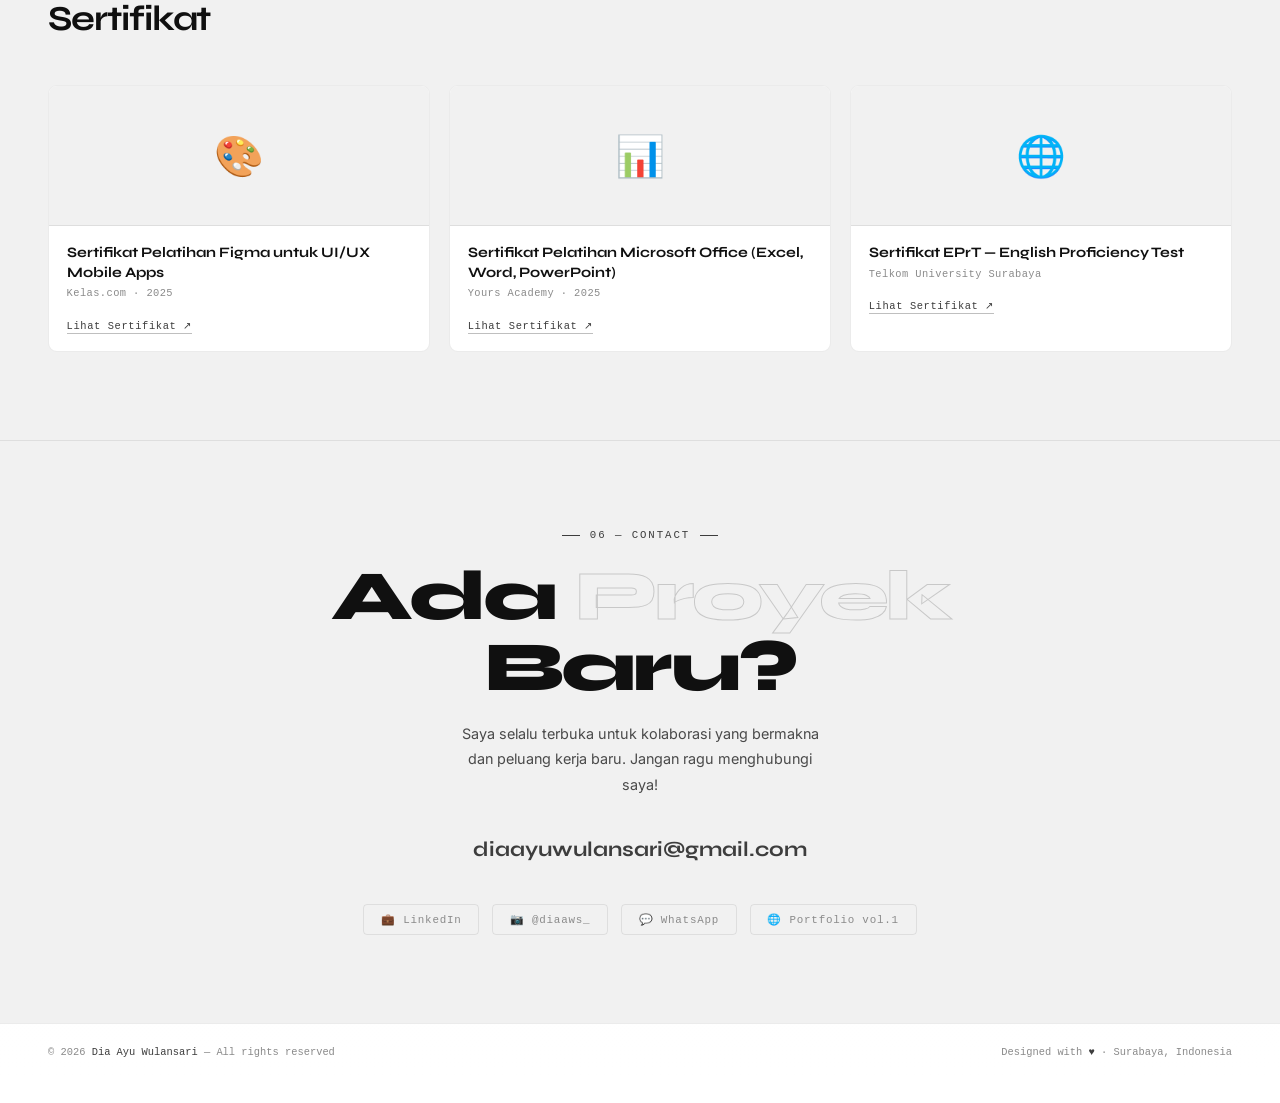
==== commit 7043ce0c: "portofolio Vol.3" ====
--- a/index.html
+++ b/index.html
@@ -1,4 +1,3 @@
-<<<<<<< HEAD
 <!DOCTYPE html>
 <html lang="id">
 <head>
@@ -69,7 +68,8 @@
       </div>
     </div>
     <div class="deco"></div>
-    <div class="deco-dot"></div>
+    <!-- <div class="deco-dot"></div> -->
+    <canvas id="topoCanvas"></canvas>
   </section>
   
   <!-- ══ TICKER ══ -->
@@ -184,6 +184,8 @@
         <a href="https://www.linkedin.com/in/diaayuwulansari" class="soc-link" target="_blank">💼 LinkedIn</a>
         <a href="https://wa.me/6285184002572" class="soc-link" target="_blank">💬 WhatsApp</a>
       </div>
+      <!-- <canvas id="aboutTopoCanvas"></canvas> -->
+
     </div>
   </section>
   
--- a/style.css
+++ b/style.css
@@ -1,32 +1,31 @@
-
 /* ─── RESET & ROOT ─── */
 *{margin:0;padding:0;box-sizing:border-box}
 :root{
-  --navy:      #0B1D35;
-  --navy2:     #0F2544;
-  --navy3:     #162F52;
-  --navy4:     #1D3A62;
-  --blue:      #2563EB;
-  --blue-h:    #3B82F6;
-  --accent:    #60A5FA;
-  --accent2:   #93C5FD;
-  --silver:    #CBD5E1;
-  --silver2:   #94A3B8;
-  --silver3:   #64748B;
-  --light-bg:  #F1F5F9;
+  --navy:      #FFFFFF;
+  --navy2:     #F1F1F1;
+  --navy3:     #FFFFFF;
+  --navy4:     #E4E4E4;
+  --blue:      #111111;
+  --blue-h:    #333333;
+  --accent:    #3D3D3D;
+  --accent2:   #8A8A8A;
+  --silver:    #D4D4D4;
+  --silver2:   #B0B0B0;
+  --silver3:   #808080;
+  --light-bg:  #F5F5F5;
   --white:     #FFFFFF;
-  --fg:        #F8FAFC;
-  --fg2:       #CBD5E1;
-  --fg3:       #94A3B8;
-  --border:    rgba(255,255,255,0.07);
-  --border2:   rgba(255,255,255,0.12);
+  --fg:        #101010;
+  --fg2:       #4A4A4A;
+  --fg3:       #8A8A8A;
+  --border:    rgba(0,0,0,0.08);
+  --border2:   rgba(0,0,0,0.14);
 }
 
 html{scroll-behavior:smooth}
 body{
   font-family:'Inter',sans-serif;
   /* background:var(--navy); */
-  background:linear-gradient(to bottom, #0A1A2E, #ffffff);
+  background:linear-gradient(to bottom, #F1F1F1, #ffffff);
   color:var(--fg);
   overflow-x:hidden;
   cursor:none;
@@ -47,7 +46,7 @@
   position:fixed;
   width:34px;
   height:34px;
-  border:1.5px solid rgba(96,165,250,.3);
+  border:1.5px solid rgba(0,0,0,.22);
   border-radius:50%;
   pointer-events:none;
   z-index:9998;
@@ -67,7 +66,7 @@
   align-items:center;
   justify-content:space-between;
   padding:1rem 3rem;
-  background:rgba(11,29,53,.9);
+  background:rgba(255,255,255,.85);
   backdrop-filter:blur(20px);
   border-bottom:1px solid var(--border);
 }
@@ -122,14 +121,25 @@
 }
  
 /* ─── HERO ─── */
-#hero{
-  min-height:100vh;
-  display:flex;
-  flex-direction:column;
-  justify-content:center;
-  padding:7rem 3rem 4rem;
-  position:relative;
-  overflow:hidden;
+#hero {
+  min-height: 100vh;
+  display: flex;
+  flex-direction: column;
+  justify-content: center;
+  padding: 4.5rem 3rem 4rem; /* Padding atas dikurangi dari 7rem menjadi 4.5rem */
+  position: relative;
+  overflow: hidden;
+}
+
+/* Pastikan semua elemen teks hero berada di layer atas canvas */
+.hero-eyebrow, 
+.hero-name, 
+.hero-role, 
+.hero-desc, 
+.hero-btns, 
+.hero-stats {
+  position: relative;
+  z-index: 2;
 }
 
 .hero-eyebrow{
@@ -161,7 +171,7 @@
 }
 
 .hero-name .ghost{
-  -webkit-text-stroke:1px rgba(248,250,252,.15);
+  -webkit-text-stroke:1px #696969;
   color:transparent;
 }
 
@@ -181,7 +191,7 @@
   flex:1;
   max-width:70px;
   height:1px;
-  background:rgba(96,165,250,.25)
+  background:rgba(0,0,0,.15)
 }
 
 .hero-desc{
@@ -221,11 +231,11 @@
 .btn-p:hover{
   background:var(--blue-h);
   transform:translateY(-2px);
-  box-shadow:0 10px 28px rgba(37,99,235,.35)
+  box-shadow:0 10px 24px rgba(0,0,0,.16)
 }
 
 .btn-g{
-  border:1px solid rgba(248,250,252,.14);
+  border:1px solid rgba(16,16,16,.14);
   color:var(--fg2);
   padding:.8rem 1.8rem;
   background:transparent;
@@ -274,26 +284,26 @@
   margin-top:.12rem
 }
  
-/* deco rings */
-.deco{
+/* ══ REVISI: ANIMASI CANVAS TOPOGRAFI ══ */
+#topoCanvas {
+  position: absolute;
+  top: 0;
+  right: 0;
+  width: 50%;
+  height: 100%;
+  z-index: 1;
+  pointer-events: none; /* Supaya klik mouse tembus ke tombol di bawahnya */
+}
+
+.deco-dot{
   position:absolute;
-  right:-90px;
+  right:165px;
   top:50%;
-  transform:translateY(-50%);
-  width:500px;
-  height:500px;
-  border:2px solid rgba(96,165,250,.05);
+  width:7px;
+  height:7px;
+  background:var(--accent);
   border-radius:50%;
-  pointer-events:none;
-}
-
-.deco::before{content:'';position:absolute;inset:70px;border:2px solid rgba(255, 255, 255, 0.04);border-radius:50%}
-
-.deco::after{content:'';position:absolute;inset:170px;border:2px solid rgba(255, 255, 255, 0.06);border-radius:50%}
-
-.deco-dot{
-  position:absolute;right:165px;top:50%;
-  width:7px;height:7px;background:var(--accent);border-radius:50%;
+  z-index: 2;
   animation:pdot 2.5s ease-in-out infinite;
 }
 
@@ -357,6 +367,27 @@
   grid-template-columns:1fr 1.1fr;
   gap:5rem;
   align-items:start;
+  position: relative;
+}
+
+#about-me {
+  position: relative; /* Memastikan canvas menempel di section ini */
+  overflow: hidden;
+}
+
+#aboutTopoCanvas {
+  display: block;
+  margin-top: 1.5rem;   /* Jarak dari tombol sosmed di atasnya */
+  width: 100%;          /* Mengikuti lebar kolom kanan */
+  height: 120px;        /* Diperkecil menjadi 120px agar tidak kebesaran */
+  pointer-events: none; /* Agar cursor custom tidak terganggu */
+}
+
+/* Pastikan konten about-me lainnya naik ke atas canvas agar tidak tertutup */
+#about-me .container, 
+#about-me .about-text {
+  position: relative;
+  z-index: 2;
 }
 
 .photo-wrap{position:relative}
@@ -380,7 +411,7 @@
   font-family:'Syne',sans-serif;
   font-size:5rem;
   font-weight:800;
-  color:rgba(255,255,255,.04);
+  color:rgba(0,0,0,.04);
   pointer-events:none;
   position:absolute;
 }
@@ -397,17 +428,17 @@
 .photo-footer{
   position:absolute;
   bottom:0;left:0;right:0;
-  background:rgba(11,29,53,.93);
-  border-top:1px solid rgba(96,165,250,.12);
+  background:rgba(16,16,16,.88);
+  border-top:1px solid rgba(255,255,255,.14);
   padding:.9rem 1.2rem;
 }
 
 .photo-footer strong{
-  font-family:'Syne',sans-serif;font-size:.95rem;font-weight:700;display:block;margin-bottom:.2rem;
+  font-family:'Syne',sans-serif;font-size:.95rem;font-weight:700;display:block;margin-bottom:.2rem;color:#fff;
 }
 
 .photo-footer span{
-  font-family:'JetBrains Mono',monospace;font-size:.64rem;color:var(--accent);letter-spacing:.07em;
+  font-family:'JetBrains Mono',monospace;font-size:.64rem;color:rgba(255,255,255,.72);letter-spacing:.07em;
 }
 
 .open-badge{
@@ -444,8 +475,8 @@
 .edu-ipk{
   display:inline-block;
   margin-top:.45rem;
-  background:rgba(37,99,235,.12);
-  border:1px solid rgba(96,165,250,.2);
+  background:rgba(0,0,0,.05);
+  border:1px solid rgba(0,0,0,.14);
   color:var(--accent);
   font-family:'JetBrains Mono',monospace;
   font-size:.63rem;
@@ -458,7 +489,7 @@
 
 .lang-c{
   flex:1;min-width:110px;
-  background:var(--navy2);border:1px solid rgba(96,165,250,.1);
+  background:var(--navy2);border:1px solid rgba(0,0,0,.08);
   border-radius:7px;padding:.8rem 1rem;
 }
 
@@ -482,14 +513,14 @@
   gap:.8rem;
   align-items:flex-start;
   padding:.82rem 1rem;
-  background:rgba(255,255,255,.02);
+  background:rgba(0,0,0,.02);
   border:1px solid var(--border);
   border-radius:7px;
   transition:border-color .2s;
 }
 
 .cert-item:hover{
-  border-color:rgba(96,165,250,.2)
+  border-color:rgba(0,0,0,.16)
 }
 
 .cert-ico{
@@ -535,7 +566,7 @@
 
 .soc-link:hover{
   color:var(--accent);
-  border-color:rgba(96,165,250,.3)
+  border-color:rgba(0,0,0,.22)
 }
  
 /* ─── EXPERIENCE ─── */
@@ -563,7 +594,7 @@
 
 .exp-period{
   font-family:'JetBrains Mono',monospace;
-  font: size 6px;
+  font-size: 0.75rem;
   color:var(--fg3);
   letter-spacing:.06em;
   padding-top:.15rem;
@@ -574,8 +605,8 @@
   display:inline-flex;
   align-items:center;
   gap:.35rem;
-  background:rgba(37,99,235,.14);
-  border:1px solid rgba(96,165,250,.22);
+  background:rgba(0,0,0,.05);
+  border:1px solid rgba(0,0,0,.16);
   color:var(--accent);
   font-size:.61rem;
   padding:.18rem .6rem;
@@ -677,17 +708,19 @@
 
 .sk-pct{color:var(--accent)}
 
-.sk-bar{
-  height:2px;
-  background:rgba(255,255,255,.07);
-  border-radius:1px
-}
-
-.sk-fill{
-  height:100%;
-  background:linear-gradient(90deg,var(--blue),var(--accent));
-  border-radius:1px;width:0;
-  transition:width 1.4s cubic-bezier(.17,.67,.47,.98);
+.sk-bar {
+  height: 4px; /* Dinaikkan dari 2px agar lebih tebal dan konsisten */
+  background: rgba(0, 0, 0, 0.06); /* Dibuat sedikit lebih lembut */
+  border-radius: 10px; /* Opsional: Membuat ujung garis menjadi bulat/rounded agar modern */
+  overflow: hidden;    /* Memastikan isian di dalamnya ikut membulat */
+}
+
+.sk-fill {
+  height: 100%;
+  background: linear-gradient(90deg, var(--blue), var(--accent));
+  width: 0;
+  border-radius: 10px; /* Samakan jika menggunakan border-radius */
+  transition: width 1.4s cubic-bezier(.17,.67,.47,.98);
 }
 
 .tools-label{
@@ -706,7 +739,7 @@
 }
 
 .tool-pill{
-  background:rgba(255,255,255,.03);
+  background:rgba(0,0,0,.03);
   border:1px solid var(--border);
   color:var(--fg2);
   font-family:'JetBrains Mono',monospace;
@@ -723,8 +756,8 @@
 }
 
 .soft-c{
-  background:rgba(37,99,235,.06);
-  border:1px solid rgba(96,165,250,.09);
+  background:rgba(0,0,0,.03);
+  border:1px solid rgba(0,0,0,.08);
   border-radius:7px;
   padding:.82rem 1rem;
   display:flex;
@@ -777,11 +810,9 @@
 
 .proj-card:hover{
   transform:translateY(-5px);
-  border-color:rgba(96,165,250,.22);
-  box-shadow:0 18px 50px rgba(0,0,0,.35);
-}
-
-/* .proj-card.wide{grid-column:1/-1} */
+  border-color:rgba(0,0,0,.18);
+  box-shadow:0 18px 40px rgba(0,0,0,.10);
+}
 
 .proj-visual{
   height:200px;
@@ -794,16 +825,16 @@
 
 .proj-card.wide .proj-visual{height:270px}
 
-.pv-a{background:linear-gradient(135deg,#081524,#0F2544)}
-.pv-b{background:linear-gradient(135deg,#0A1A2E,#152B47)}
-.pv-c{background:linear-gradient(135deg,#091520,#122038)}
+.pv-a{background:linear-gradient(135deg,#F5F5F5,#E8E8E8)}
+.pv-b{background:linear-gradient(135deg,#F0F0F0,#E2E2E2)}
+.pv-c{background:linear-gradient(135deg,#EDEDED,#DFDFDF)}
 
 .proj-ico{
   font-family:'Syne',sans-serif;
   font-size:5rem;
   font-weight:800;
-  opacity:.07;
-  color:#93C5FD;
+  opacity:.06;
+  color:#0A0A0A;
   letter-spacing:-.05em;
   user-select:none;
 }
@@ -812,8 +843,8 @@
   position:absolute;
   top:1rem;
   left:1rem;
-  background:rgba(37,99,235,.18);
-  border:1px solid rgba(96,165,250,.28);
+  background:rgba(0,0,0,.06);
+  border:1px solid rgba(0,0,0,.18);
   color:var(--accent);
   font-family:'JetBrains Mono',monospace;
   font-size:.61rem;
@@ -827,9 +858,9 @@
   position:absolute;
   top:1rem;
   right:1rem;
-  background:rgba(16,185,129,.1);
-  border:1px solid rgba(16,185,129,.28);
-  color:#34D399;
+  background:rgba(0,0,0,.05);
+  border:1px solid rgba(0,0,0,.2);
+  color:#1A1A1A;
   font-family:'JetBrains Mono',monospace;
   font-size:.59rem;
   letter-spacing:.08em;
@@ -844,7 +875,7 @@
   right:1.1rem;
   width:31px;
   height:31px;
-  border:1px solid rgba(255,255,255,.1);
+  border:1px solid rgba(0,0,0,.14);
   border-radius:50%;
   display:flex;
   align-items:center;
@@ -885,7 +916,7 @@
 .proj-res{
   font-family:'JetBrains Mono',monospace;
   font-size:.68rem;
-  color:#34D399;
+  color:#1A1A1A;
   margin-bottom:.85rem
 }
 
@@ -914,7 +945,7 @@
 }
 
 .sert-card{
-  background:var(--navy2);
+  background:var(--navy3);
   border:1px solid var(--border);
   border-radius:9px;
   overflow:hidden;
@@ -924,12 +955,12 @@
 
 .sert-card:hover{
   transform:translateY(-4px);
-  border-color:rgba(96,165,250,.22)
+  border-color:rgba(0,0,0,.18)
 }
 
 .sert-thumb{
   height:140px;
-  background:var(--navy3);
+  background:var(--navy2);
   display:flex;
   align-items:center;
   justify-content:center;
@@ -966,7 +997,7 @@
   color:var(--accent);
   text-decoration:none;
   letter-spacing:.06em;
-  border-bottom:1px solid rgba(96,165,250,.3);
+  border-bottom:1px solid rgba(0,0,0,.25);
   padding-bottom:1px;
   transition:border-color .2s;
 }
@@ -992,7 +1023,7 @@
 }
 
 .contact-big .ghost{
-  -webkit-text-stroke:1px rgba(248,250,252,.16);
+  -webkit-text-stroke:1px rgba(16,16,16,.18);
   color:transparent
 }
 
@@ -1034,7 +1065,7 @@
   align-items:center;
   gap:.45rem;
   font-family:'JetBrains Mono',monospace;
-  font: size 11px;;
+  font-size: 0.68rem;
   color:var(--fg3);
   text-decoration:none;
   letter-spacing:.07em;
@@ -1046,7 +1077,7 @@
 
 .clink:hover{
   color:var(--accent);
-  border-color:rgba(96,165,250,.3)
+  border-color:rgba(0,0,0,.2)
 }
  
 /* ─── FOOTER ─── */
@@ -1087,6 +1118,17 @@
     font-size:3rem
   }
 
+  /* Canvas menyesuaikan full width di layar HP */
+#topoCanvas {
+  position: absolute;
+  top: 0;
+  right: 0;
+  width: 100%;    /* Diubah menjadi 100% agar tidak terpotong kaku di tengah */
+  height: 100vh;
+  z-index: 1;
+  pointer-events: none;
+}
+
   #about,#skills .skills-grid,.proj-grid,.sert-grid{
     grid-template-columns:1fr
   }
@@ -1118,1102 +1160,4 @@
   .hero-stats{
     gap:1.5rem
   }
-
-/* ─── RESET & ROOT ─── */
-*{margin:0;padding:0;box-sizing:border-box}
-:root{
-  --navy:      #0B1D35;
-  --navy2:     #0F2544;
-  --navy3:     #162F52;
-  --navy4:     #1D3A62;
-  --blue:      #2563EB;
-  --blue-h:    #3B82F6;
-  --accent:    #60A5FA;
-  --accent2:   #93C5FD;
-  --silver:    #CBD5E1;
-  --silver2:   #94A3B8;
-  --silver3:   #64748B;
-  --light-bg:  #F1F5F9;
-  --white:     #FFFFFF;
-  --fg:        #F8FAFC;
-  --fg2:       #CBD5E1;
-  --fg3:       #94A3B8;
-  --border:    rgba(255,255,255,0.07);
-  --border2:   rgba(255,255,255,0.12);
-}
-
-html{scroll-behavior:smooth}
-body{
-  font-family:'Inter',sans-serif;
-  background:var(--navy);
-  color:var(--fg);
-  overflow-x:hidden;
-  cursor:none;
-}
- 
-/* ─── CURSOR ─── */
-#cur{
-  position:fixed;
-  width:10px;height:10px;
-  background:var(--accent);
-  border-radius:50%;
-  pointer-events:none;
-  z-index:9999;
-  transform:translate(-50%,-50%);
-  transition:width .25s,height .25s,opacity .25s;
-}
-#cur-ring{
-  position:fixed;
-  width:34px;
-  height:34px;
-  border:1.5px solid rgba(96,165,250,.3);
-  border-radius:50%;
-  pointer-events:none;
-  z-index:9998;
-  transform:translate(-50%,-50%);
-  transition:width .3s,height .3s;
-}
-a,button,[data-h]{cursor:none}
- 
-/* ─── NAV ─── */
-nav{
-  position:fixed;
-  top:0;
-  left:0;
-  right:0;
-  z-index:200;
-  display:flex;
-  align-items:center;
-  justify-content:space-between;
-  padding:1rem 3rem;
-  background:rgba(11,29,53,.9);
-  backdrop-filter:blur(20px);
-  border-bottom:1px solid var(--border);
-}
-.logo{
-  font-family:'Syne',sans-serif;
-  font-weight:800;
-  font-size:1rem;
-  letter-spacing:-.02em;
-}
-
-.logo span{
-  color:var(--accent)
-}
-
-.nav-links{
-  display:flex;
-  gap:2rem;
-  list-style:none
-}
-
-.nav-links a{
-  font-family:'JetBrains Mono',monospace;
-  font-size:.72rem;
-  color:var(--fg3);
-  text-decoration:none;
-  letter-spacing:.08em;
-  text-transform:uppercase;
-  transition:color .2s;
-}
-
-.nav-links a:hover{
-  color:var(--accent)
-}
-
-.nav-cta{
-  background:var(--blue);
-  color:#fff;
-  border:none;
-  padding:.48rem 1.2rem;
-  border-radius:4px;
-  font-family:'JetBrains Mono',monospace;
-  font-size:.7rem;
-  letter-spacing:.06em;
-  text-transform:uppercase;
-  cursor:none;
-  transition:background .2s,transform .2s;
-}
-
-.nav-cta:hover{
-  background:var(--blue-h);
-  transform:translateY(-1px)
-}
- 
-/* ─── HERO ─── */
-#hero{
-  min-height:100vh;
-  display:flex;
-  flex-direction:column;
-  justify-content:center;
-  padding:7rem 3rem 4rem;
-  position:relative;
-  overflow:hidden;
-}
-
-.hero-eyebrow{
-  font-family:'JetBrains Mono',monospace;
-  font-size:.68rem;
-  color:var(--accent);
-  letter-spacing:.18em;
-  text-transform:uppercase;
-  margin-bottom:1.5rem;
-  display:flex;
-  align-items:center;
-  gap:.6rem;
-}
-
-.hero-eyebrow::before{
-  content:'';
-  width:22px;
-  height:1px;
-  background:var(--accent)
-}
-
-.hero-name{
-  font-family:'Syne',sans-serif;
-  font-weight:800;
-  font-size:clamp(3.2rem,8.5vw,7rem);
-  line-height:.93;
-  letter-spacing:-.04em;
-  margin-bottom:.5rem;
-}
-
-.hero-name .ghost{
-  -webkit-text-stroke:1px rgba(248,250,252,.15);
-  color:transparent;
-}
-
-.hero-role{
-  font-family:'JetBrains Mono',monospace;
-  font-size:.9rem;
-  color:var(--accent);
-  letter-spacing:.05em;
-  margin-bottom:1.5rem;
-  display:flex;
-  align-items:center;
-  gap:.75rem;
-}
-
-.hero-role::after{
-  content:'';
-  flex:1;
-  max-width:70px;
-  height:1px;
-  background:rgba(96,165,250,.25)
-}
-
-.hero-desc{
-  font-size:.95rem;
-  color:var(--fg2);
-  line-height:1.85;
-  max-width:420px;
-  margin-bottom:2.75rem;
-  font-weight:300;
-}
-
-.hero-desc strong{
-  color:var(--fg);
-  font-weight:500
-}
-
-.hero-btns{
-  display:flex;
-  gap:1rem;
-  flex-wrap:wrap;
-  margin-bottom:3.5rem
-}
-
-.btn-p{
-  background:var(--blue);
-  color:#fff;
-  border:none;
-  padding:.8rem 1.8rem;
-  border-radius:4px;
-  font-family:'Syne',sans-serif;
-  font-weight:700;
-  font-size:.88rem;
-  cursor:none;
-  transition:background .2s,transform .2s,box-shadow .2s;
-}
-
-.btn-p:hover{
-  background:var(--blue-h);
-  transform:translateY(-2px);
-  box-shadow:0 10px 28px rgba(37,99,235,.35)
-}
-
-.btn-g{
-  border:1px solid rgba(248,250,252,.14);
-  color:var(--fg2);
-  padding:.8rem 1.8rem;
-  background:transparent;
-  font-family:'JetBrains Mono',monospace;
-  font-size:.76rem;
-  letter-spacing:.06em;
-  border-radius:4px;
-  cursor:none;
-  transition:border-color .2s,color .2s;
-}
-
-.btn-g:hover{
-  border-color:var(--accent);
-  color:var(--accent)
-}
-
-.hero-stats{
-  display:flex;
-  gap:3rem;
-  flex-wrap:wrap
-}
-
-.stat{
-  border-left:2px solid var(--blue);
-  padding-left:1rem
-}
-
-.stat-n{
-  font-family:'Syne',sans-serif;
-  font-size:1.9rem;
-  font-weight:800;
-  letter-spacing:-.03em;
-}
-
-.stat-n sup{
-  color:var(--accent);
-  font-size:1rem;
-  vertical-align:super
-}
-
-.stat-l{
-  font-size:.68rem;
-  color:var(--fg3);
-  text-transform:uppercase;
-  letter-spacing:.1em;
-  margin-top:.12rem
-}
- 
-/* deco rings */
-.deco{
-  position:absolute;
-  right:-90px;
-  top:50%;
-  transform:translateY(-50%);
-  width:500px;
-  height:500px;
-  border:2px solid rgba(96,165,250,.05);
-  border-radius:50%;
-  pointer-events:none;
-}
-
-.deco::before{content:'';position:absolute;inset:70px;border:2px solid rgba(255, 255, 255, 0.04);border-radius:50%}
-
-.deco::after{content:'';position:absolute;inset:170px;border:2px solid rgba(255, 255, 255, 0.06);border-radius:50%}
-
-.deco-dot{
-  position:absolute;right:165px;top:50%;
-  width:7px;height:7px;background:var(--accent);border-radius:50%;
-  animation:pdot 2.5s ease-in-out infinite;
-}
-
-@keyframes pdot{0%,100%{opacity:1;transform:scale(1)}50%{opacity:.35;transform:scale(.55)}}
- 
-/* ─── TICKER ─── */
-.ticker-wrap{
-  overflow:hidden;
-  padding:.82rem 0;
-  border-top:1px solid var(--border);
-  border-bottom:1px solid var(--border);
-  background:rgba(37,99,235,.05);
-}
-
-.ticker{display:flex;gap:2.8rem;animation:tick 28s linear infinite;white-space:nowrap}
-
-.ticker span{
-  font-family:'JetBrains Mono',monospace;
-  font-size:.67rem;
-  color:var(--fg3);
-  text-transform:uppercase;
-  letter-spacing:.12em;
-}
-
-.ticker .d{color:var(--accent)}
-
-@keyframes tick{from{transform:translateX(0)}to{transform:translateX(-50%)}}
- 
-/* ─── SECTION COMMONS ─── */
-section{padding:5.5rem 3rem}
-.eyebrow{
-  font-family:'JetBrains Mono',monospace;
-  font-size:.67rem;
-  color:var(--accent);
-  letter-spacing:.18em;
-  text-transform:uppercase;
-  margin-bottom:.6rem;
-  display:flex;
-  align-items:center;
-  gap:.6rem;
-}
-
-.eyebrow::before{content:'';width:18px;height:1px;background:var(--accent)}
-
-.sec-title{
-  font-family:'Syne',sans-serif;
-  font-weight:700;
-  font-size:2.2rem;
-  letter-spacing:-.03em;
-  margin-bottom:2.8rem;
-}
- 
-/* ─── ABOUT ─── */
-#about{
-  display:grid;
-  grid-template-columns:1fr 1.1fr;
-  gap:5rem;
-  align-items:start;
-}
-
-.photo-wrap{position:relative}
-
-.photo-box{
-  width:100%;
-  aspect-ratio:3/4;
-  background:var(--navy2);
-  border:1px solid var(--border2);
-  border-radius:10px;
-  overflow:hidden;
-  display:flex;
-  align-items:center;
-  justify-content:center;
-  position:relative;
-}
-
-/* placeholder watermark */
-.photo-box::before{
-  content:'DAW';
-  font-family:'Syne',sans-serif;
-  font-size:5rem;
-  font-weight:800;
-  color:rgba(255,255,255,.04);
-  pointer-events:none;
-  position:absolute;
-}
-
-/* replace with real photo — just swap src */
-.photo-box img{
-  width:100%;
-  height:100%;
-  object-fit:cover;
-  object-position:top center;
-  display:block;
-}
-
-.photo-footer{
-  position:absolute;
-  bottom:0;left:0;right:0;
-  background:rgba(11,29,53,.93);
-  border-top:1px solid rgba(96,165,250,.12);
-  padding:.9rem 1.2rem;
-}
-
-.photo-footer strong{
-  font-family:'Syne',sans-serif;font-size:.95rem;font-weight:700;display:block;margin-bottom:.2rem;
-}
-
-.photo-footer span{
-  font-family:'JetBrains Mono',monospace;font-size:.64rem;color:var(--accent);letter-spacing:.07em;
-}
-
-.open-badge{
-  position:absolute;
-  top:1.2rem;
-  right:-1.2rem;
-  background:var(--blue);
-  color:#fff;
-  padding:.6rem .9rem;
-  border-radius:7px;
-  text-align:center;
-  animation:fl 3s ease-in-out infinite;
-}
-
-.open-badge strong{font-family:'Syne',sans-serif;font-size:1.1rem;font-weight:800;display:block}
-
-.open-badge em{font-family:'JetBrains Mono',monospace;font-size:.6rem;letter-spacing:.08em;font-style:normal;opacity:.85}
-
-@keyframes fl{0%,100%{transform:translateY(0)}50%{transform:translateY(-6px)}}
-.edu-card{
-  margin-top:1.2rem;background:var(--navy2);
-  border:1px solid var(--border);border-radius:8px;padding:1rem 1.2rem;
-}
-
-.edu-label{
-  font-family:'JetBrains Mono',monospace;font-size:.63rem;
-  color:var(--fg3);letter-spacing:.1em;text-transform:uppercase;margin-bottom:.45rem;
-}
-
-.edu-univ{font-family:'Syne',sans-serif;font-weight:700;font-size:.92rem;margin-bottom:.18rem}
-
-.edu-det{font-size:.8rem;color:var(--fg2)}
-
-.edu-ipk{
-  display:inline-block;
-  margin-top:.45rem;
-  background:rgba(37,99,235,.12);
-  border:1px solid rgba(96,165,250,.2);
-  color:var(--accent);
-  font-family:'JetBrains Mono',monospace;
-  font-size:.63rem;
-  padding:.18rem .6rem;
-  border-radius:10px;
-  letter-spacing:.08em;
-}
-
-.lang-row{display:flex;gap:.85rem;margin-top:1.1rem;flex-wrap:wrap}
-
-.lang-c{
-  flex:1;min-width:110px;
-  background:rgba(37,99,235,.06);border:1px solid rgba(96,165,250,.1);
-  border-radius:7px;padding:.8rem 1rem;
-}
-
-.lang-n{font-family:'Syne',sans-serif;font-weight:700;font-size:.88rem;margin-bottom:.2rem}
-
-.lang-l{font-family:'JetBrains Mono',monospace;font-size:.63rem;color:var(--accent);letter-spacing:.07em}
- 
-.about-desc{font-size:.92rem;color:var(--fg2);line-height:1.88;margin-bottom:1.6rem}
-
-.about-desc strong{color:var(--fg);font-weight:500}
-
-.cert-title{
-  font-family:'JetBrains Mono',monospace;font-size:.63rem;
-  color:var(--fg3);letter-spacing:.1em;text-transform:uppercase;margin-bottom:.7rem;
-}
-
-.cert-list{display:flex;flex-direction:column;gap:.65rem;margin-bottom:1.6rem}
-
-.cert-item{
-  display:flex;
-  gap:.8rem;
-  align-items:flex-start;
-  padding:.82rem 1rem;
-  background:rgba(255,255,255,.02);
-  border:1px solid var(--border);
-  border-radius:7px;
-  transition:border-color .2s;
-}
-
-.cert-item:hover{
-  border-color:rgba(96,165,250,.2)
-}
-
-.cert-ico{
-  font-size:1rem;
-  flex-shrink:0;
-  margin-top:1px
-}
-
-.cert-n{
-  font-family:'Syne',sans-serif;
-  font-size:.83rem;
-  font-weight:600;
-  margin-bottom:.15rem
-}
-
-.cert-p{
-  font-family:'JetBrains Mono',monospace;
-  font-size:.66rem;
-  color:var(--fg3);
-  letter-spacing:.04em
-}
-
-.social-row{
-  display:flex;
-  gap:.75rem;
-  flex-wrap:wrap
-}
-
-.soc-link{
-  display:flex;
-  align-items:center;
-  gap:.5rem;
-  font-family:'JetBrains Mono',monospace;
-  font-size:.7rem;
-  color:var(--fg3);
-  text-decoration:none;
-  letter-spacing:.06em;
-  border:1px solid var(--border);
-  padding:.5rem 1rem;
-  border-radius:4px;
-  transition:color .2s,border-color .2s;
-}
-
-.soc-link:hover{
-  color:var(--accent);
-  border-color:rgba(96,165,250,.3)
-}
- 
-/* ─── EXPERIENCE ─── */
-#experience{
-  border-top:1px solid var(--border);
-  background:var(--navy2);
-}
-
-.exp-list{
-  display:flex;
-  flex-direction:column
-}
-
-.exp-item{
-  display:grid;
-  grid-template-columns:180px 1fr;
-  gap:2.5rem;
-  border-top:1px solid var(--border);
-  padding:2.2rem 0;
-}
-
-.exp-item:last-child{
-  border-bottom:1px solid var(--border)
-}
-
-.exp-period{
-  font-family:'JetBrains Mono',monospace;
-  font-size:.7rem;
-  color:var(--fg3);
-  letter-spacing:.06em;
-  padding-top:.15rem;
-  line-height:1.7;
-}
-
-.exp-now{
-  display:inline-flex;
-  align-items:center;
-  gap:.35rem;
-  background:rgba(37,99,235,.14);
-  border:1px solid rgba(96,165,250,.22);
-  color:var(--accent);
-  font-size:.61rem;
-  padding:.18rem .6rem;
-  border-radius:10px;
-  margin-top:.45rem;
-  letter-spacing:.07em;
-  font-family:'JetBrains Mono',monospace;
-}
-
-.exp-now::before{
-  content:'';
-  width:5px;
-  height:5px;
-  background:var(--accent);
-  border-radius:50%;
-  animation:pdot 2s ease-in-out infinite
-}
-
-.exp-co{
-  font-family:'Syne',sans-serif;
-  font-size:1.12rem;
-  font-weight:700;
-  letter-spacing:-.02em;
-  margin-bottom:.2rem
-}
-
-.exp-role{
-  font-family:'JetBrains Mono',monospace;
-  font-size:.7rem;
-  color:var(--accent);
-  letter-spacing:.06em;
-  margin-bottom:.8rem
-}
-
-.exp-desc{
-  font-size:.87rem;
-  color:var(--fg2);
-  line-height:1.78
-}
-
-.exp-tags{
-  display:flex;
-  gap:.45rem;
-  flex-wrap:wrap;
-  margin-top:.8rem
-}
-
-.tag{
-  font-family:'JetBrains Mono',monospace;
-  font-size:.61rem;
-  color:var(--fg3);
-  border:1px solid var(--border);
-  padding:.2rem .62rem;
-  border-radius:2px;
-  letter-spacing:.06em;
-}
- 
-/* ─── SKILLS ─── */
-#skills{border-top:1px solid var(--border)}
-
-.skills-grid{
-  display:grid;
-  grid-template-columns:1fr 1fr;
-  gap:4rem
-}
-
-.sg-title{
-  font-family:'Syne',sans-serif;
-  font-size:1.08rem;
-  font-weight:700;
-  margin-bottom:1.4rem;
-  letter-spacing:-.01em
-}
-
-.sk-list{
-  display:flex;
-  flex-direction:column;
-  gap:1.1rem
-}
-
-.sk-row{
-  display:flex;
-  flex-direction:column;
-  gap:.32rem
-}
-
-.sk-name{
-  font-family:'JetBrains Mono',monospace;
-  font-size:.71rem;
-  color:var(--fg2);
-  letter-spacing:.04em;
-  display:flex;
-  justify-content:space-between;
-  align-items:center;
-}
-
-.sk-pct{color:var(--accent)}
-
-.sk-bar{
-  height:2px;
-  background:rgba(255,255,255,.07);
-  border-radius:1px
-}
-
-.sk-fill{
-  height:100%;
-  background:linear-gradient(90deg,var(--blue),var(--accent));
-  border-radius:1px;width:0;
-  transition:width 1.4s cubic-bezier(.17,.67,.47,.98);
-}
-
-.tools-label{
-  font-family:'JetBrains Mono',monospace;
-  font-size:.63rem;
-  color:var(--fg3);
-  letter-spacing:.1em;
-  text-transform:uppercase;
-  margin:1.6rem 0 .7rem;
-}
-
-.tools-row{
-  display:flex;
-  flex-wrap:wrap;
-  gap:.5rem
-}
-
-.tool-pill{
-  background:rgba(255,255,255,.03);
-  border:1px solid var(--border);
-  color:var(--fg2);
-  font-family:'JetBrains Mono',monospace;
-  font-size:.66rem;
-  letter-spacing:.06em;
-  padding:.32rem .82rem;
-  border-radius:20px;
-}
-
-.soft-grid{
-  display:grid;
-  grid-template-columns:1fr 1fr;
-  gap:.7rem
-}
-
-.soft-c{
-  background:rgba(37,99,235,.06);
-  border:1px solid rgba(96,165,250,.09);
-  border-radius:7px;
-  padding:.82rem 1rem;
-  display:flex;
-  align-items:flex-start;
-  gap:.6rem;
-}
-
-.soft-ico{
-  font-size:.95rem;
-  margin-top:1px
-}
-
-.soft-n{
-  font-family:'Syne',sans-serif;
-  font-size:.8rem;
-  font-weight:600;
-  margin-bottom:.15rem
-}
-
-.soft-d{
-  font-size:.73rem;
-  color:var(--fg3)
-}
- 
-/* ─── PROJECTS ─── */
-#projects{
-  border-top:1px solid var(--border);
-  background:var(--navy2)
-}
-
-.proj-grid{
-  display:grid;
-  grid-template-columns:1fr 1fr;
-  gap:1.2rem
-}
-
-.proj-card{
-  background:var(--navy3);
-  border:1px solid var(--border);
-  border-radius:9px;
-  overflow:hidden;
-  cursor:none;
-  transition:transform .35s cubic-bezier(.17,.67,.47,.98),border-color .3s,box-shadow .3s;
-  position:relative;
-}
-
-.proj-card:hover{
-  transform:translateY(-5px);
-  border-color:rgba(96,165,250,.22);
-  box-shadow:0 18px 50px rgba(0,0,0,.35);
-}
-
-.proj-card.wide{grid-column:1/-1}
-
-.proj-visual{
-  height:200px;
-  display:flex;
-  align-items:center;
-  justify-content:center;
-  position:relative;
-  overflow:hidden;
-}
-
-.proj-card.wide .proj-visual{height:270px}
-
-.pv-a{background:linear-gradient(135deg,#081524,#0F2544)}
-.pv-b{background:linear-gradient(135deg,#0A1A2E,#152B47)}
-.pv-c{background:linear-gradient(135deg,#091520,#122038)}
-
-.proj-ico{
-  font-family:'Syne',sans-serif;
-  font-size:5rem;
-  font-weight:800;
-  opacity:.07;
-  color:#93C5FD;
-  letter-spacing:-.05em;
-  user-select:none;
-}
-
-.proj-badge{
-  position:absolute;
-  top:1rem;
-  left:1rem;
-  background:rgba(37,99,235,.18);
-  border:1px solid rgba(96,165,250,.28);
-  color:var(--accent);
-  font-family:'JetBrains Mono',monospace;
-  font-size:.61rem;
-  letter-spacing:.1em;
-  text-transform:uppercase;
-  padding:.26rem .68rem;
-  border-radius:2px;
-}
-
-.proj-hki{
-  position:absolute;
-  top:1rem;
-  right:1rem;
-  background:rgba(16,185,129,.1);
-  border:1px solid rgba(16,185,129,.28);
-  color:#34D399;
-  font-family:'JetBrains Mono',monospace;
-  font-size:.59rem;
-  letter-spacing:.08em;
-  text-transform:uppercase;
-  padding:.26rem .64rem;
-  border-radius:2px;
-}
-
-.proj-arrow{
-  position:absolute;
-  bottom:1.1rem;
-  right:1.1rem;
-  width:31px;
-  height:31px;
-  border:1px solid rgba(255,255,255,.1);
-  border-radius:50%;
-  display:flex;
-  align-items:center;
-  justify-content:center;
-  color:var(--fg3);
-  font-size:.82rem;
-  transition:background .2s,border-color .2s,color .2s;
-}
-
-.proj-card:hover .proj-arrow{
-  background:var(--blue);
-  border-color:var(--blue);
-  color:#fff
-}
-
-.proj-body{
-  padding:1.35rem
-}
-
-.proj-t{
-  font-family:'Syne',sans-serif;
-  font-size:1.07rem;
-  font-weight:700;
-  letter-spacing:-.02em;
-  margin-bottom:.45rem
-}
-
-.proj-d{
-  font-size:.83rem;
-  color:var(--fg2);
-  line-height:1.68;
-  margin-bottom:.9rem
-}
-
-.proj-res{
-  font-family:'JetBrains Mono',monospace;
-  font-size:.68rem;
-  color:#34D399;
-  margin-bottom:.85rem
-}
-
-.proj-tags{
-  display:flex;
-  gap:.4rem;
-  flex-wrap:wrap
-}
- 
-/* ─── CERTIFICATES ─── */
-#sertifikat{
-  border-top:1px solid var(--border)
-}
-
-.sert-grid{
-  display:grid;
-  grid-template-columns:repeat(3,1fr);
-  gap:1.2rem
-}
-
-.sert-card{
-  background:var(--navy2);
-  border:1px solid var(--border);
-  border-radius:9px;
-  overflow:hidden;
-  cursor:none;
-  transition:transform .3s,border-color .3s;
-}
-
-.sert-card:hover{
-  transform:translateY(-4px);
-  border-color:rgba(96,165,250,.22)
-}
-
-.sert-thumb{
-  height:140px;
-  background:var(--navy3);
-  display:flex;
-  align-items:center;
-  justify-content:center;
-  border-bottom:1px solid var(--border);
-  font-size:2.5rem;
-}
-
-.sert-body{
-  padding:1.1rem
-}
-
-.sert-t{
-  font-family:'Syne',sans-serif;
-  font-size:.9rem;
-  font-weight:700;
-  margin-bottom:.3rem;
-  line-height:1.35
-}
-
-.sert-p{
-  font-family:'JetBrains Mono',monospace;
-  font-size:.65rem;
-  color:var(--fg3);
-  letter-spacing:.04em;
-  margin-bottom:.85rem
-}
-
-.sert-link{
-  display:inline-flex;
-  align-items:center;
-  gap:.4rem;
-  font-family:'JetBrains Mono',monospace;
-  font-size:.65rem;
-  color:var(--accent);
-  text-decoration:none;
-  letter-spacing:.06em;
-  border-bottom:1px solid rgba(96,165,250,.3);
-  padding-bottom:1px;
-  transition:border-color .2s;
-}
-
-.sert-link:hover{
-  border-color:var(--accent)
-}
- 
-/* ─── CONTACT ─── */
-#contact{
-  border-top:1px solid var(--border);
-  background:var(--navy2);
-  text-align:center;
-}
-
-.contact-big{
-  font-family:'Syne',sans-serif;
-  font-weight:800;
-  font-size:clamp(2.4rem,5.5vw,4.8rem);
-  letter-spacing:-.04em;
-  line-height:1;
-  margin-bottom:1.2rem;
-}
-
-.contact-big .ghost{
-  -webkit-text-stroke:1px rgba(248,250,252,.16);
-  color:transparent
-}
-
-.contact-sub{
-  font-size:.9rem;
-  color:var(--fg2);
-  margin-bottom:2.5rem;
-  line-height:1.75;
-  max-width:360px;
-  margin-left:auto;
-  margin-right:auto
-}
-
-.contact-email{
-  display:inline-block;
-  font-family:'Syne',sans-serif;
-  font-size:1.3rem;
-  font-weight:700;
-  color:var(--accent);
-  text-decoration:none;
-  border-bottom:2px solid transparent;
-  transition:border-color .2s;
-  margin-bottom:2.5rem;
-}
-
-.contact-email:hover{
-  border-color:var(--accent)
-}
-
-.contact-links{
-  display:flex;
-  gap:.8rem;
-  justify-content:center;
-  flex-wrap:wrap
-}
-
-.clink{
-  display:flex;
-  align-items:center;
-  gap:.45rem;
-  font-family:'JetBrains Mono',monospace;
-  font-size:.7rem;
-  color:var(--fg3);
-  text-decoration:none;
-  letter-spacing:.07em;
-  border:1px solid var(--border);
-  padding:.52rem 1.05rem;
-  border-radius:4px;
-  transition:color .2s,border-color .2s;
-}
-
-.clink:hover{
-  color:var(--accent);
-  border-color:rgba(96,165,250,.3)
-}
- 
-/* ─── FOOTER ─── */
-footer{
-  border-top:1px solid var(--border);
-  padding:1.35rem 3rem;
-  display:flex;
-  justify-content:space-between;
-  align-items:center;
-}
-
-.ft{
-  font-family:'JetBrains Mono',monospace;
-  font-size:.65rem;
-  color:var(--fg3)
-}
-
-.ft span{
-  color:var(--accent)
-}
- 
-/* ─── RESPONSIVE ─── */
-@media(max-width:768px){
-  nav{
-    padding:1rem 1.5rem
-  }
-  
-  .nav-links{
-    display:none
-  }
-  
-  section,#hero,#about{
-    padding-left:1.5rem;
-    padding-right:1.5rem
-  }
-
-  .hero-name{
-    font-size:3rem
-  }
-
-  #about,#skills .skills-grid,.proj-grid,.sert-grid{
-    grid-template-columns:1fr
-  }
-
-  .proj-card.wide{
-    grid-column:1/-1
-  }
-
-  .exp-item{
-    grid-template-columns:1fr;
-    gap:.75rem
-  }
-
-  footer{
-    flex-direction:column;
-    gap:.5rem;
-    text-align:center
-  }
-
-  .open-badge{
-    right:0;
-    top:.8rem
-  }
-
-  .soft-grid{
-    grid-template-columns:1fr
-  }
-
-  .hero-stats{
-    gap:1.5rem
-  }
-}
 }
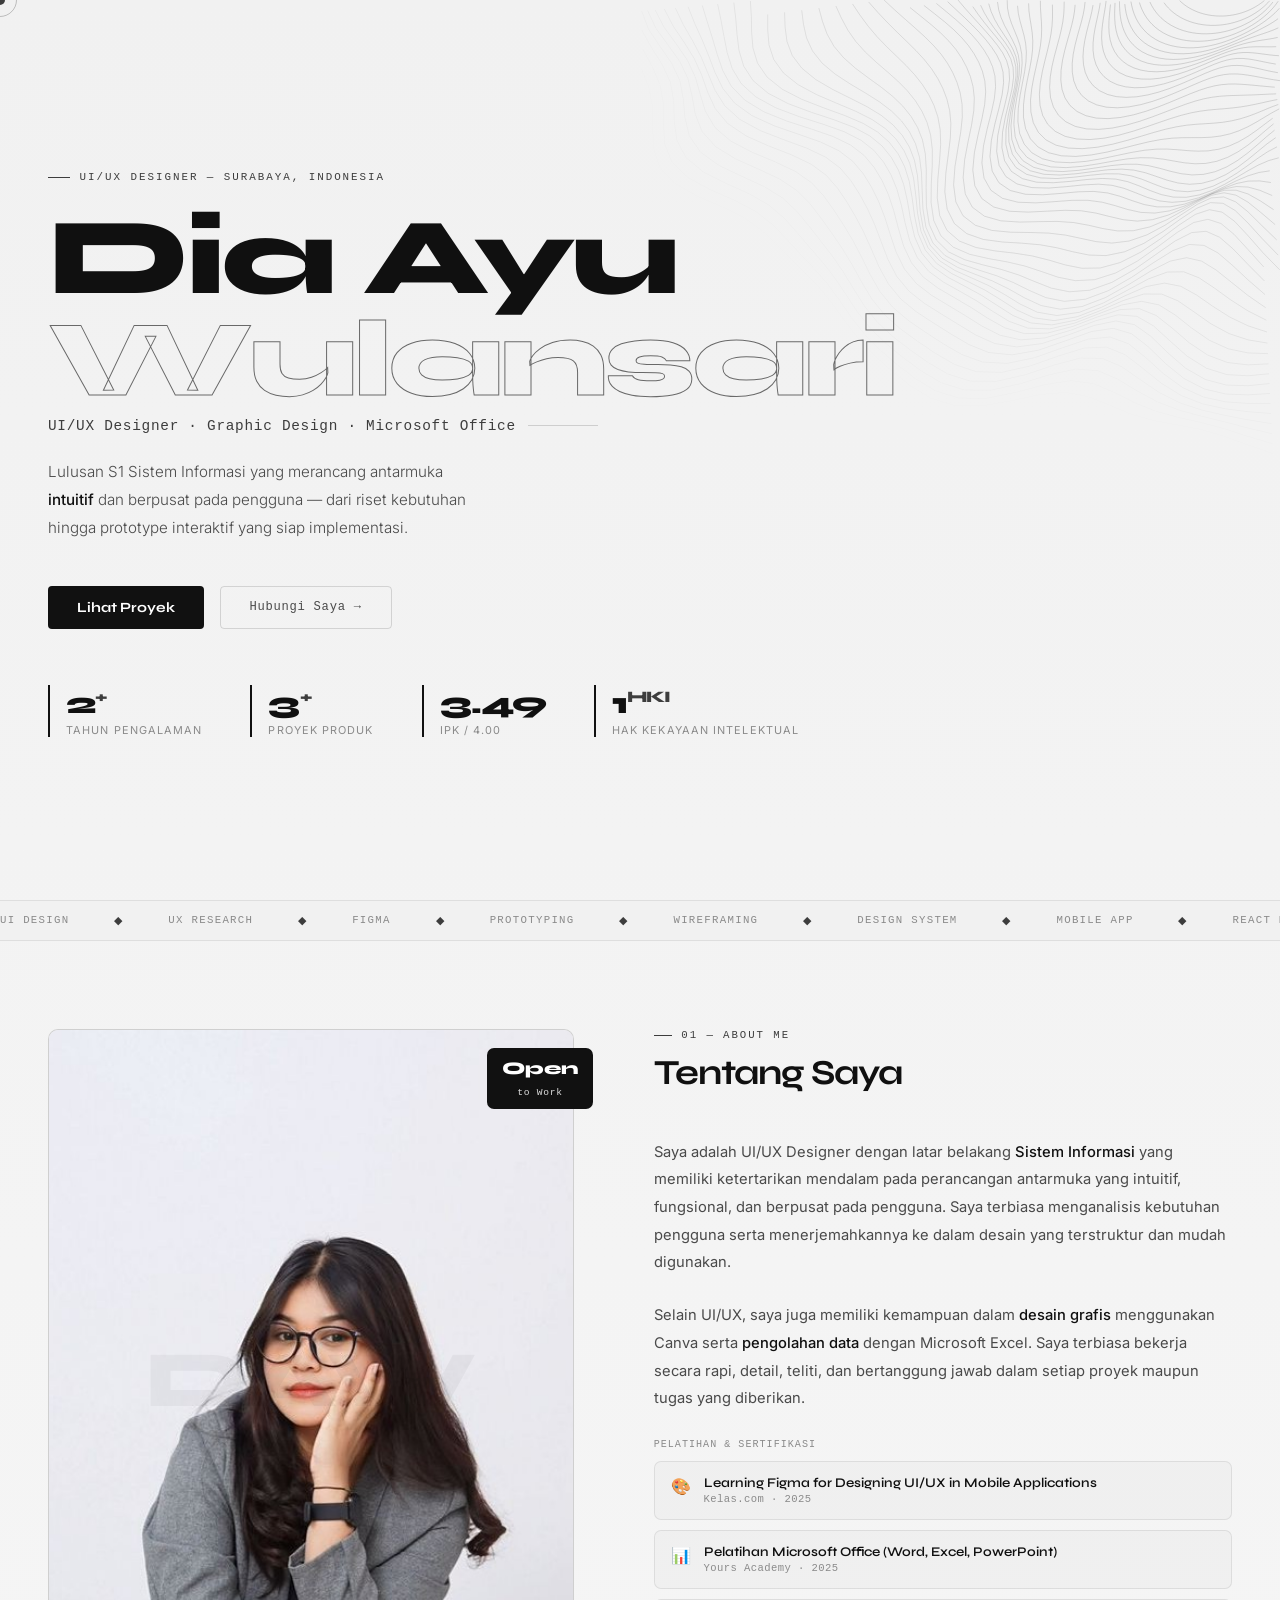
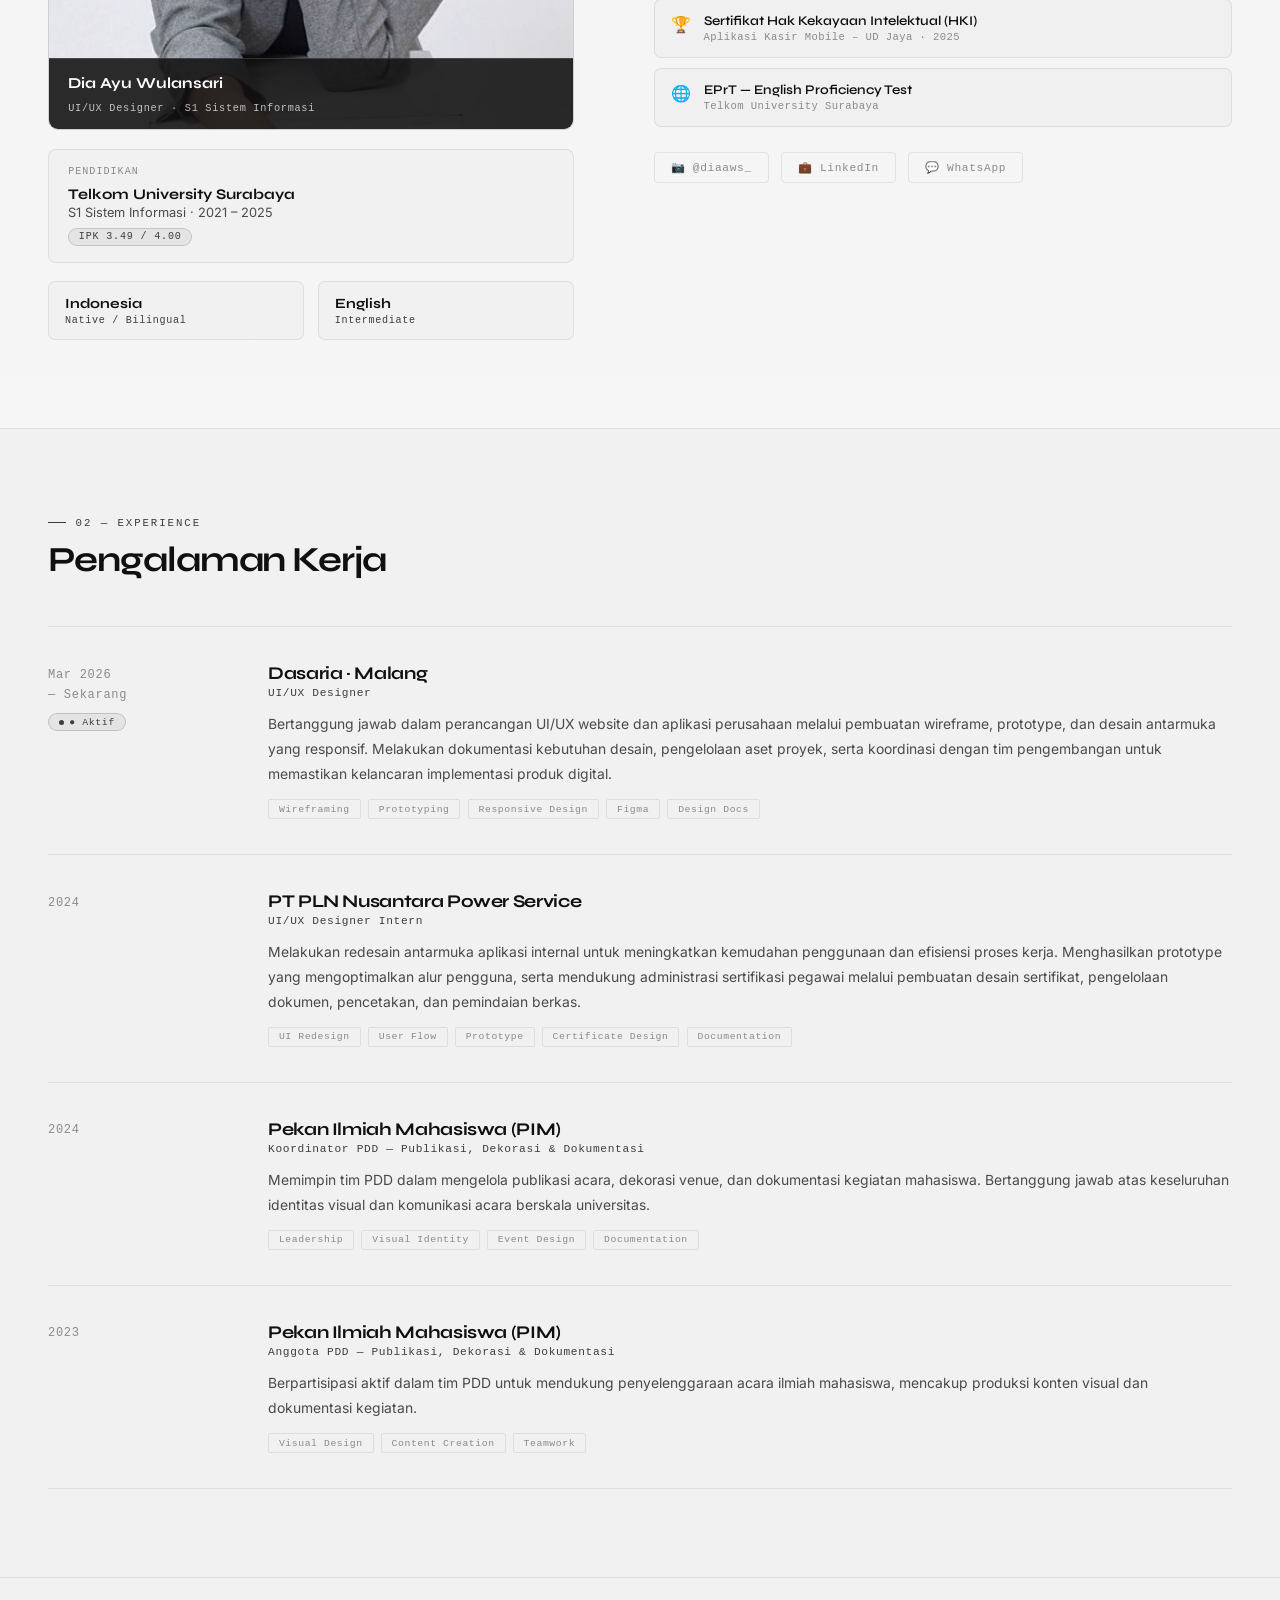
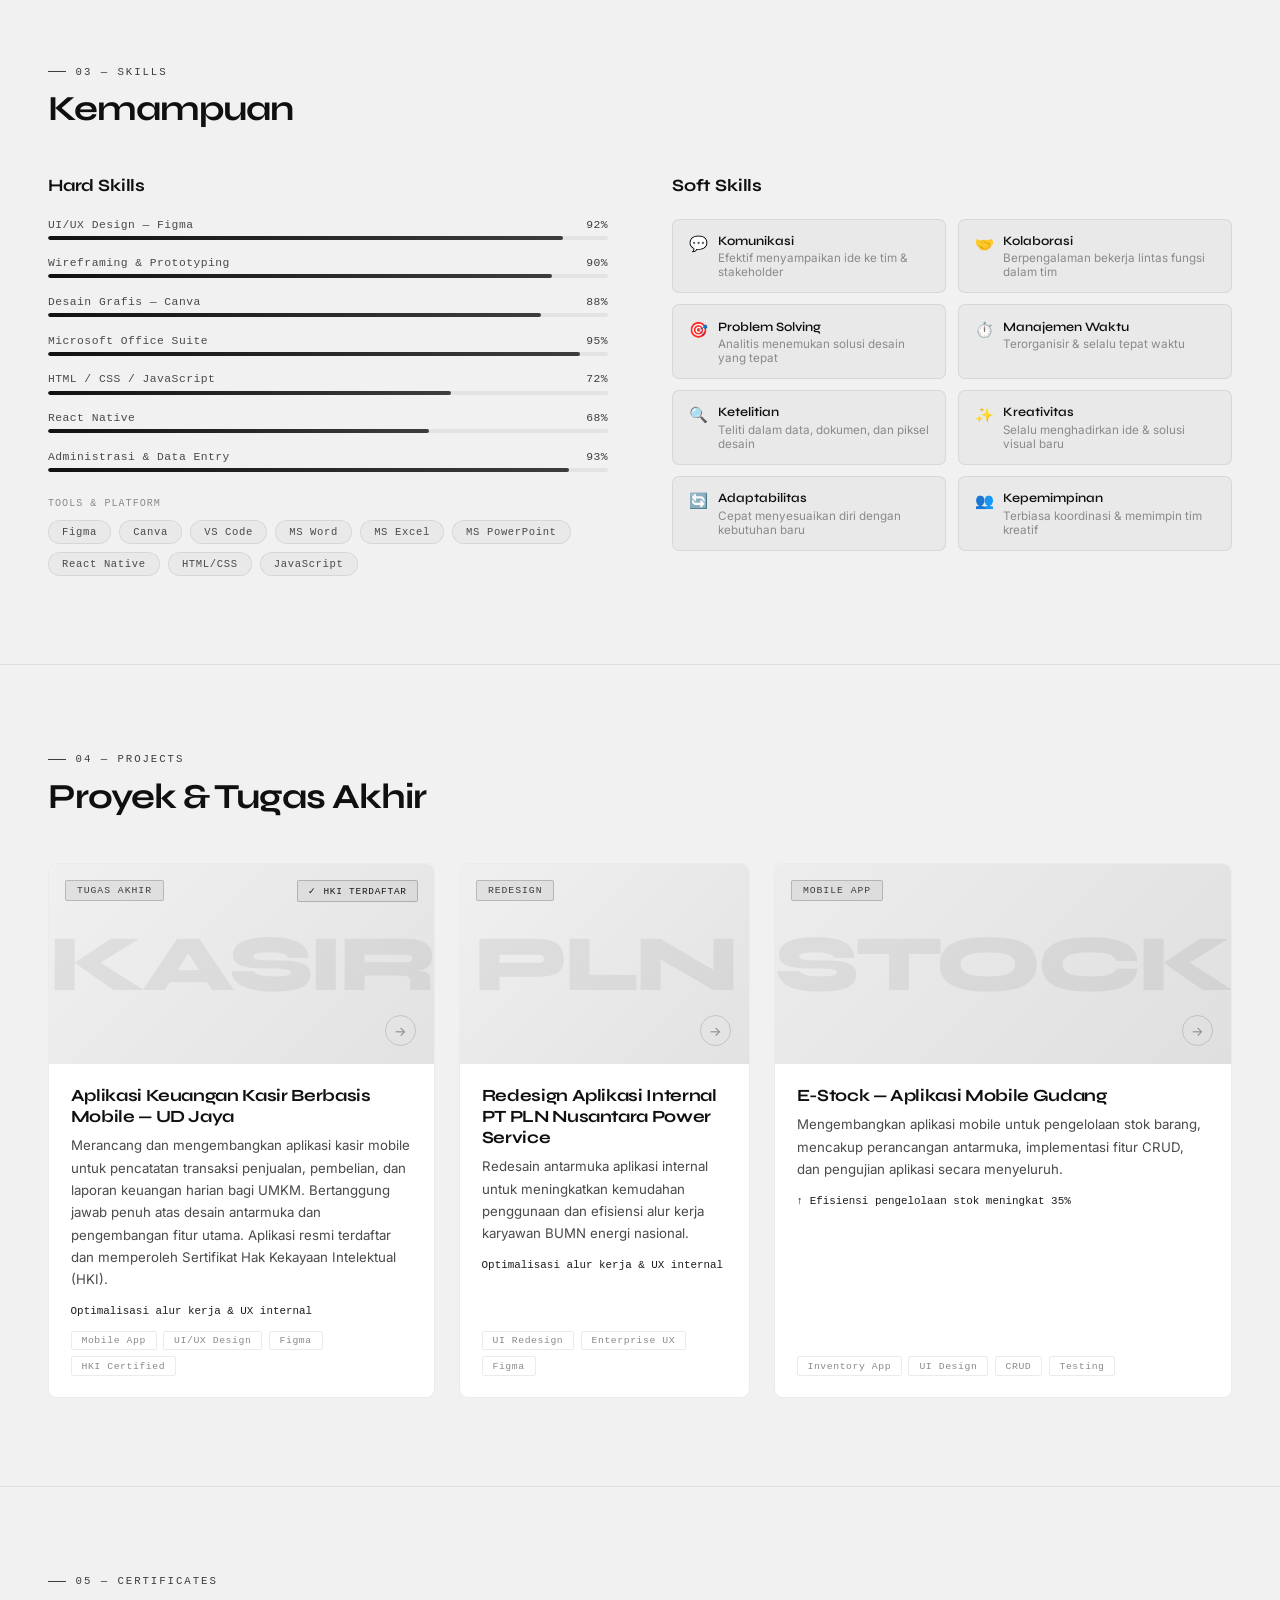
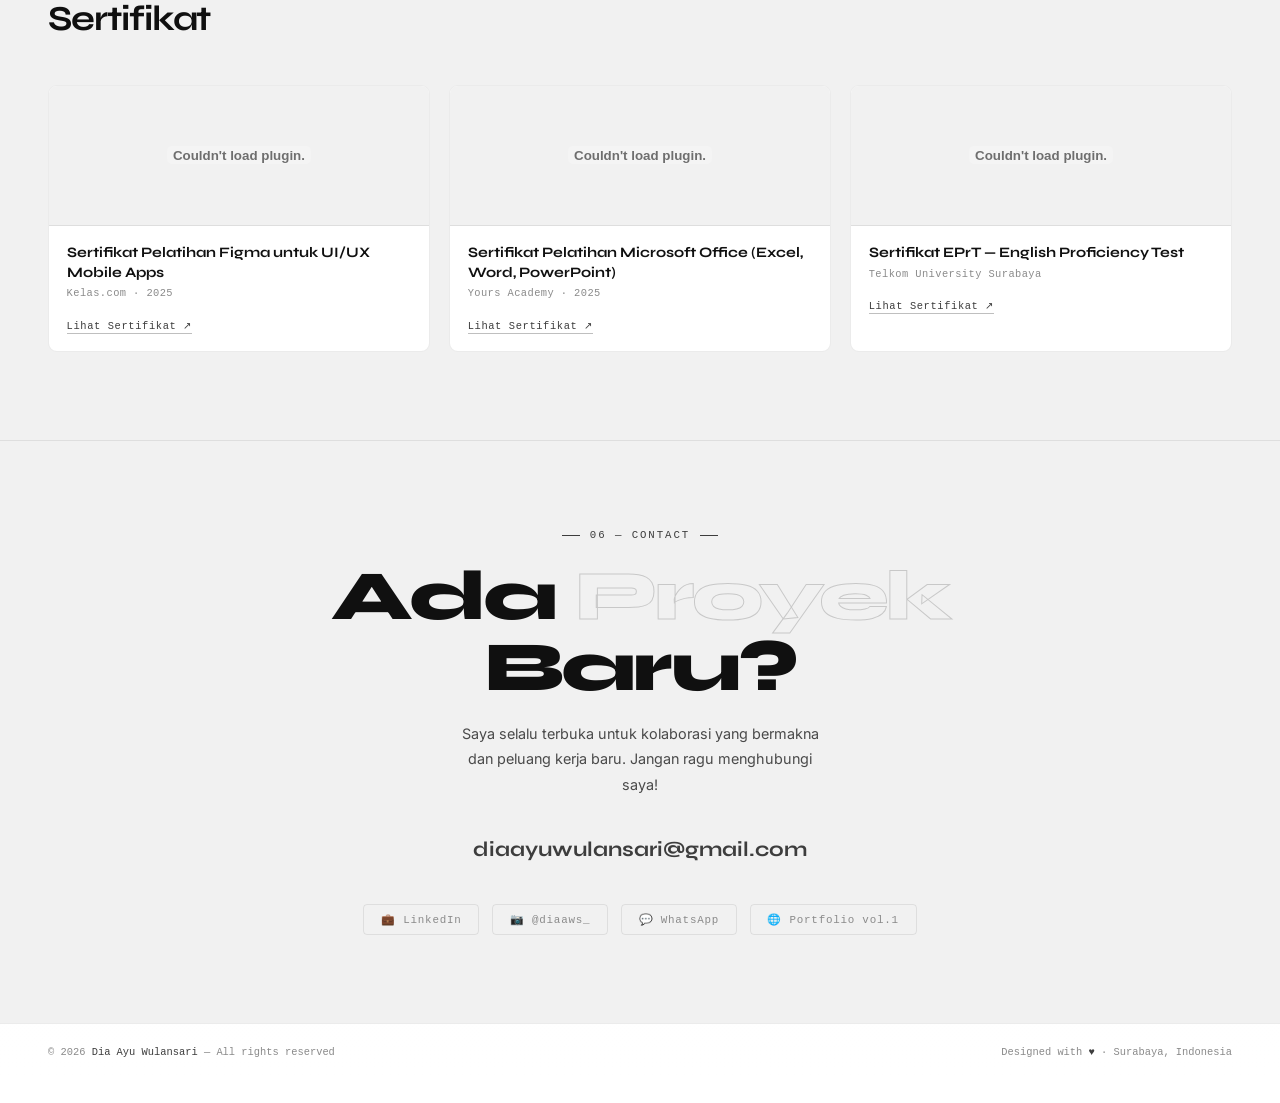
==== commit 11ce5dbf: "Update certificate section to embed PDF files for better accessibility" ====
--- a/index.html
+++ b/index.html
@@ -440,7 +440,9 @@
     <div class="sert-grid">
   
       <div class="sert-card" data-h>
-        <div class="sert-thumb">🎨</div>
+        <div class="sert-thumb" style="overflow: hidden;">
+          <embed src="https://diayuwulansari.github.io/Portofolio-vol.1/sertifikat/Dia Ayu Wulansari's-Learning Figma for Designing UI_UX in Mobile Applications-Completion-Certificate.pdf#toolbar=0&navpanes=0&scrollbar=0&view=FitH" type="application/pdf" width="100%" height="200px" style="overflow: hidden;" />
+        </div>
         <div class="sert-body">
           <div class="sert-t">Sertifikat Pelatihan Figma untuk UI/UX Mobile Apps</div>
           <div class="sert-p">Kelas.com · 2025</div>
@@ -449,7 +451,9 @@
       </div>
   
       <div class="sert-card" data-h>
-        <div class="sert-thumb">📊</div>
+        <div class="sert-thumb" style="overflow: hidden;">
+          <embed src="https://diayuwulansari.github.io/Portofolio-vol.1/sertifikat/Sertifikat Yours Academy.pdf#toolbar=0&navpanes=0&scrollbar=0&view=FitH" type="application/pdf" width="100%" height="200px" style="overflow: hidden;" />
+        </div>
         <div class="sert-body">
           <div class="sert-t">Sertifikat Pelatihan Microsoft Office (Excel, Word, PowerPoint)</div>
           <div class="sert-p">Yours Academy · 2025</div>
@@ -458,7 +462,9 @@
       </div>
   
       <div class="sert-card" data-h>
-        <div class="sert-thumb">🌐</div>
+        <div class="sert-thumb" style="overflow: hidden;">
+          <embed src="https://diayuwulansari.github.io/Portofolio-vol.1/sertifikat/Sertif EPRT.pdf#toolbar=0&navpanes=0&scrollbar=0&view=FitH" type="application/pdf" width="100%" height="200px" style="overflow: hidden;" />
+        </div>
         <div class="sert-body">
           <div class="sert-t">Sertifikat EPrT — English Proficiency Test</div>
           <div class="sert-p">Telkom University Surabaya</div>
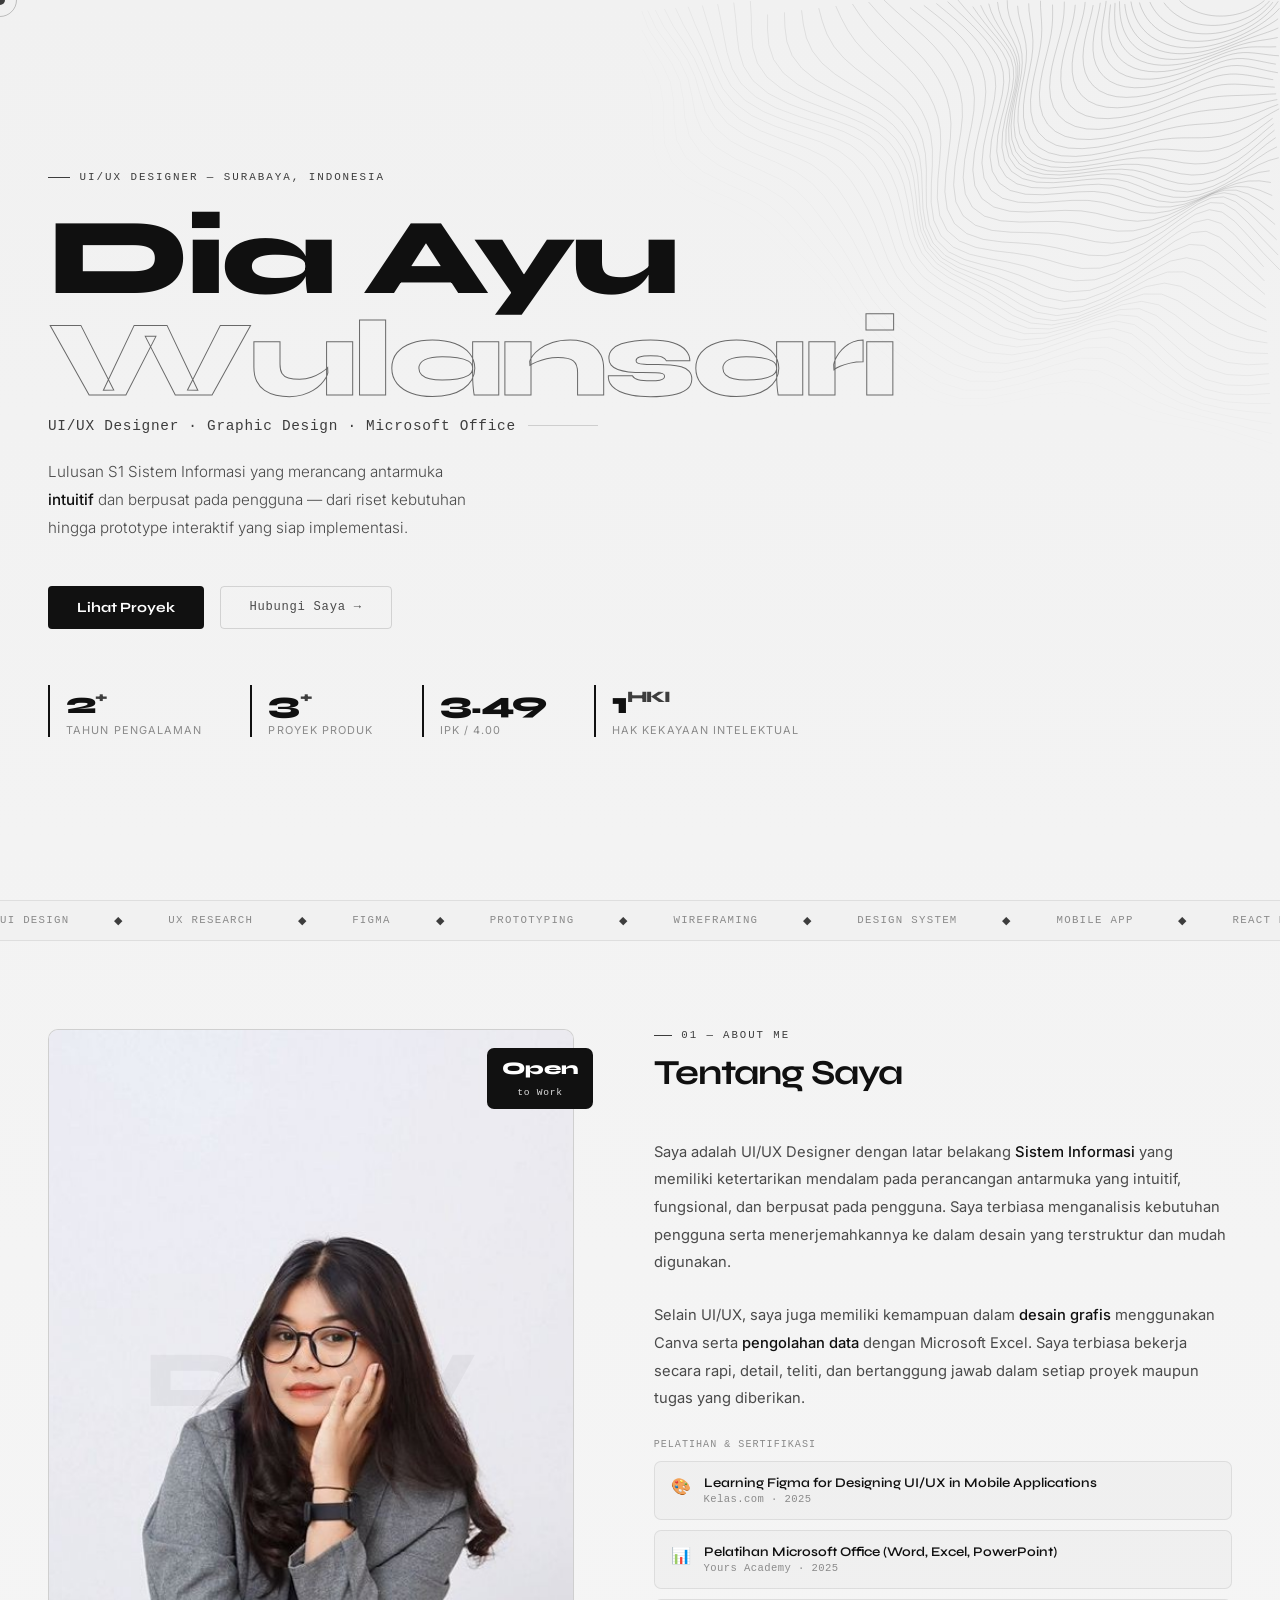
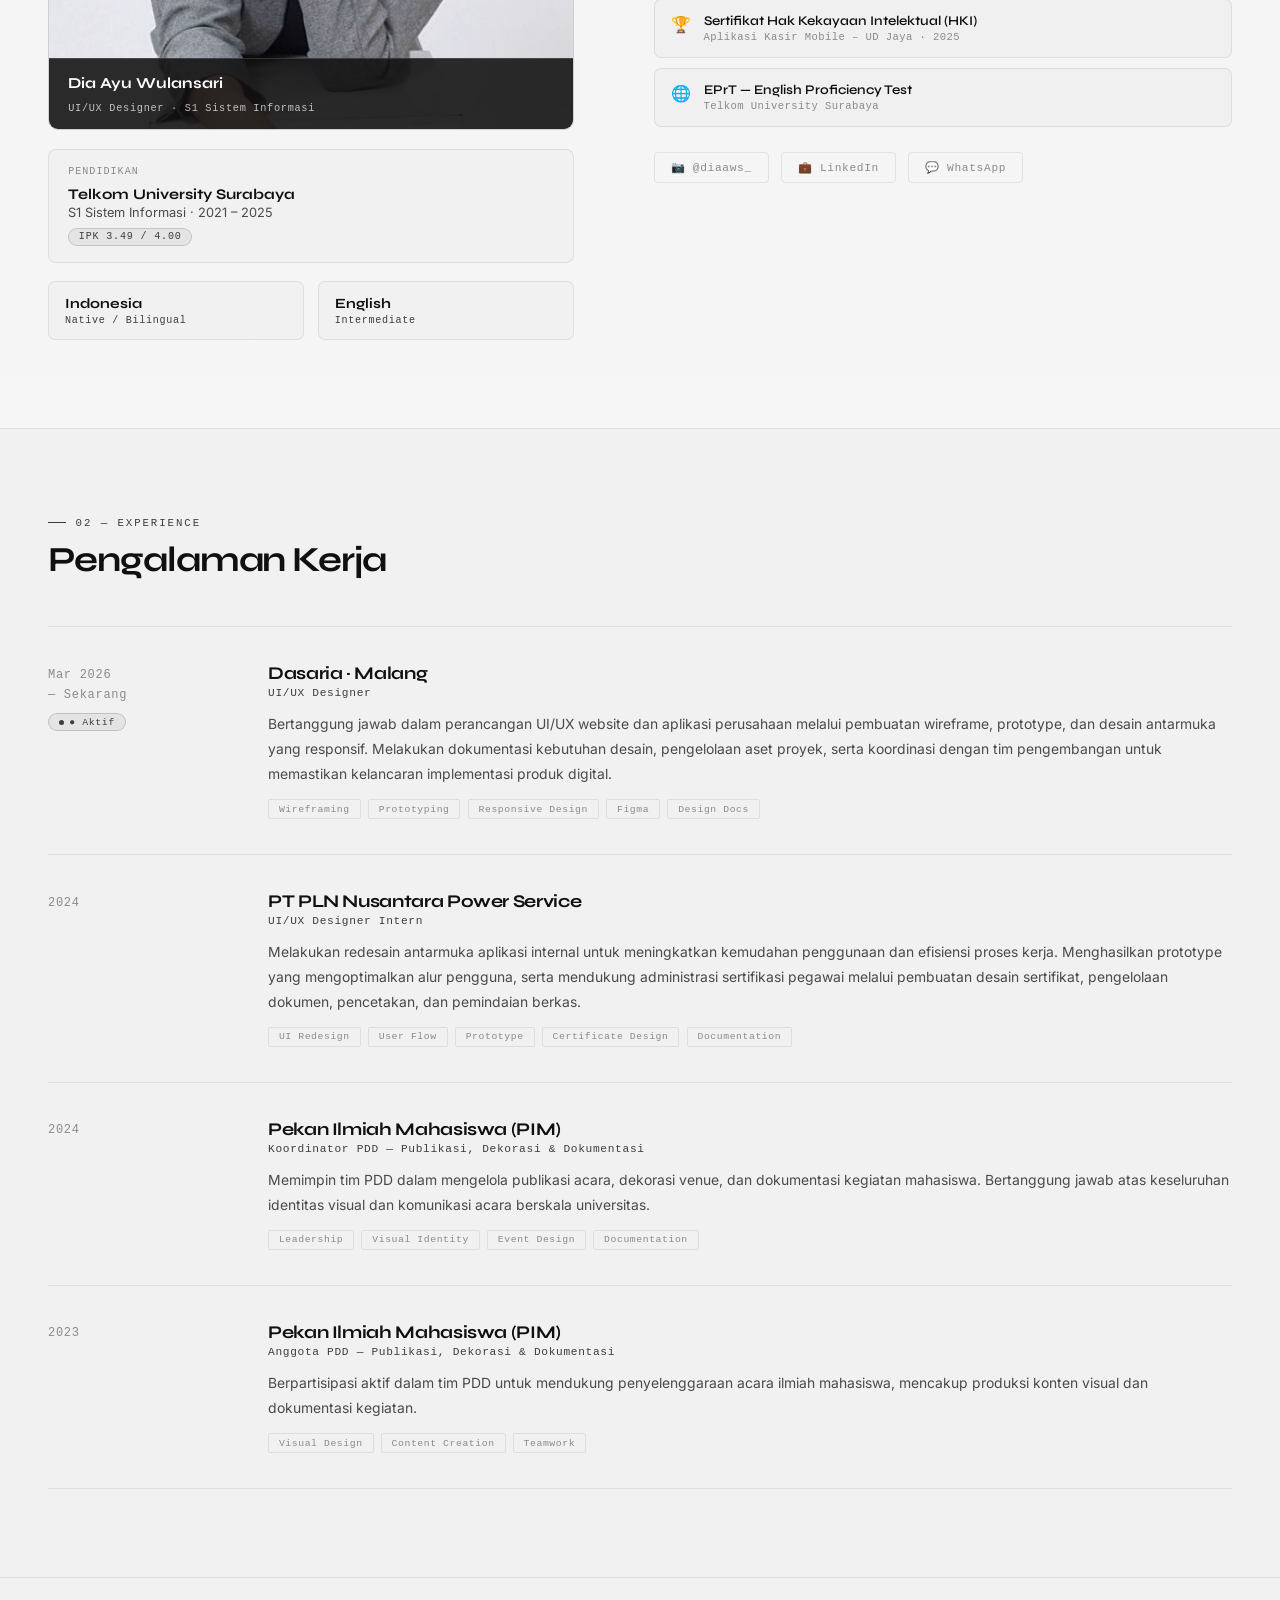
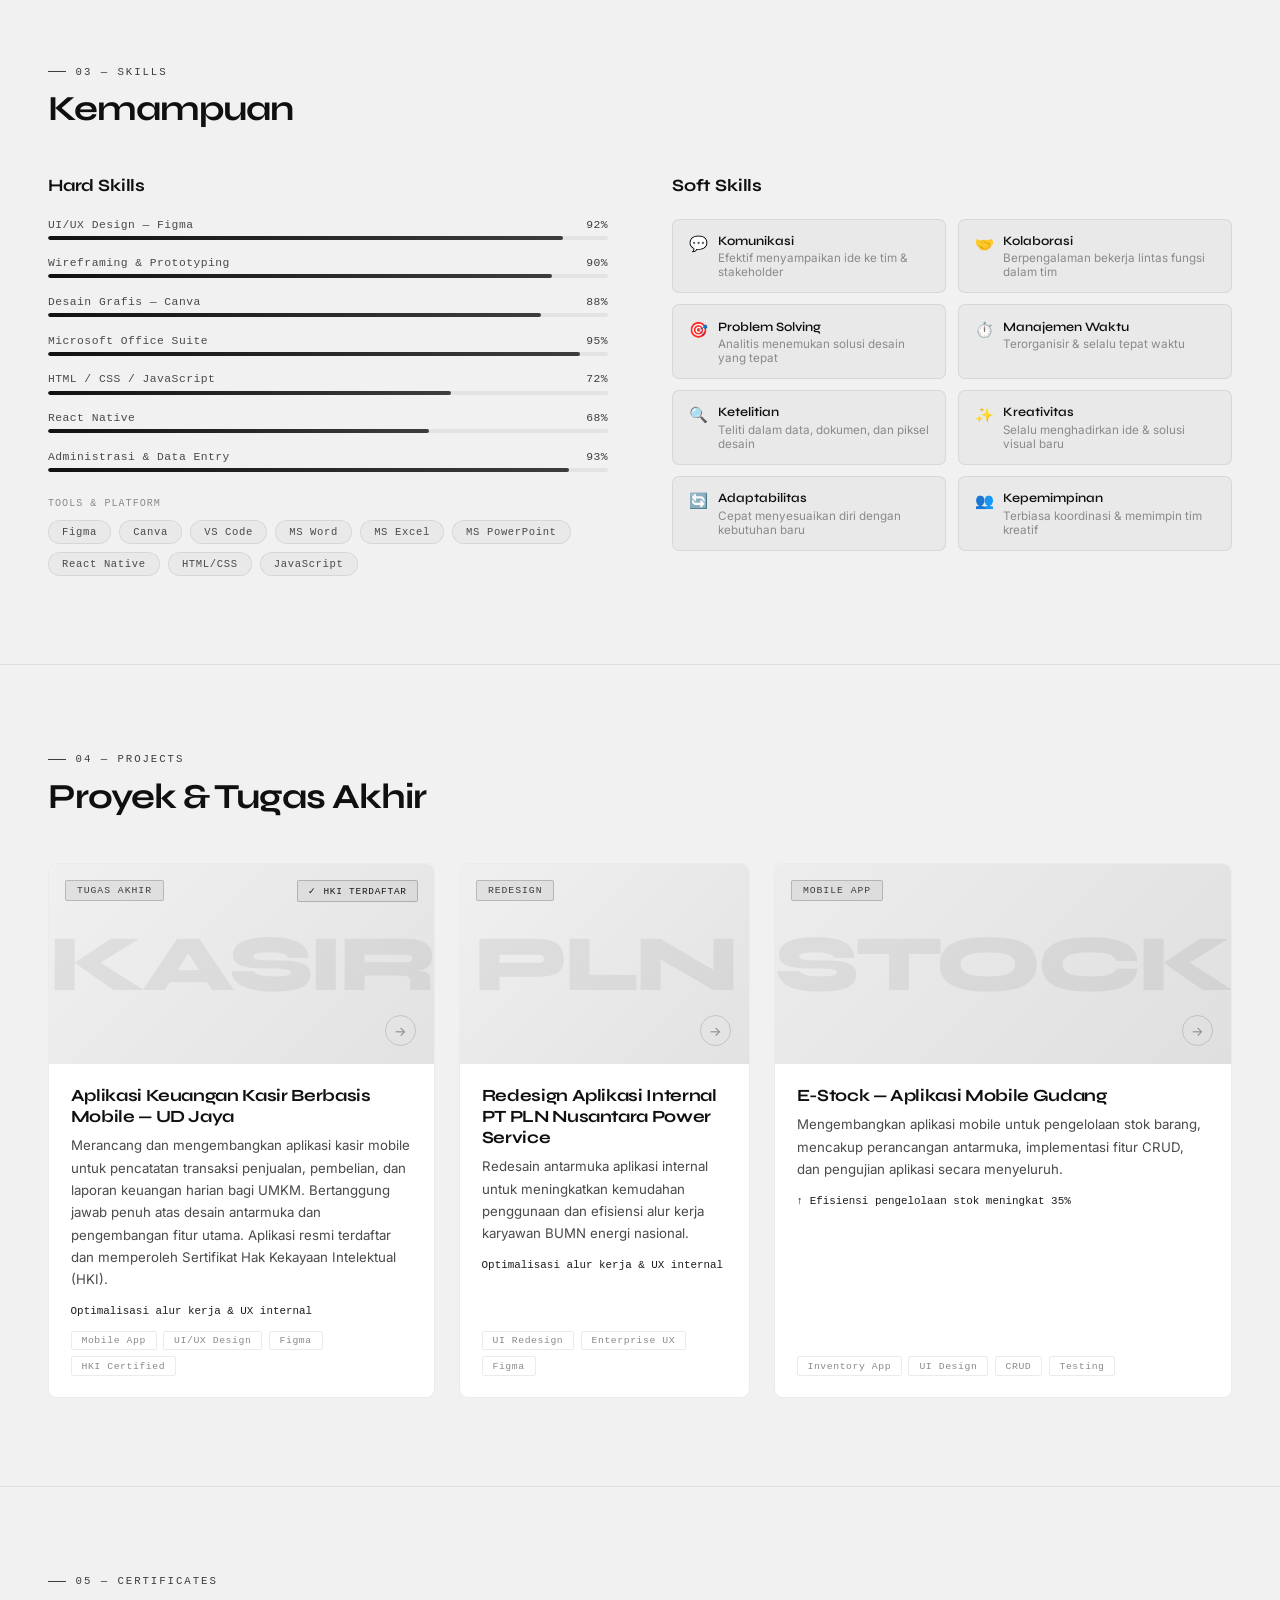
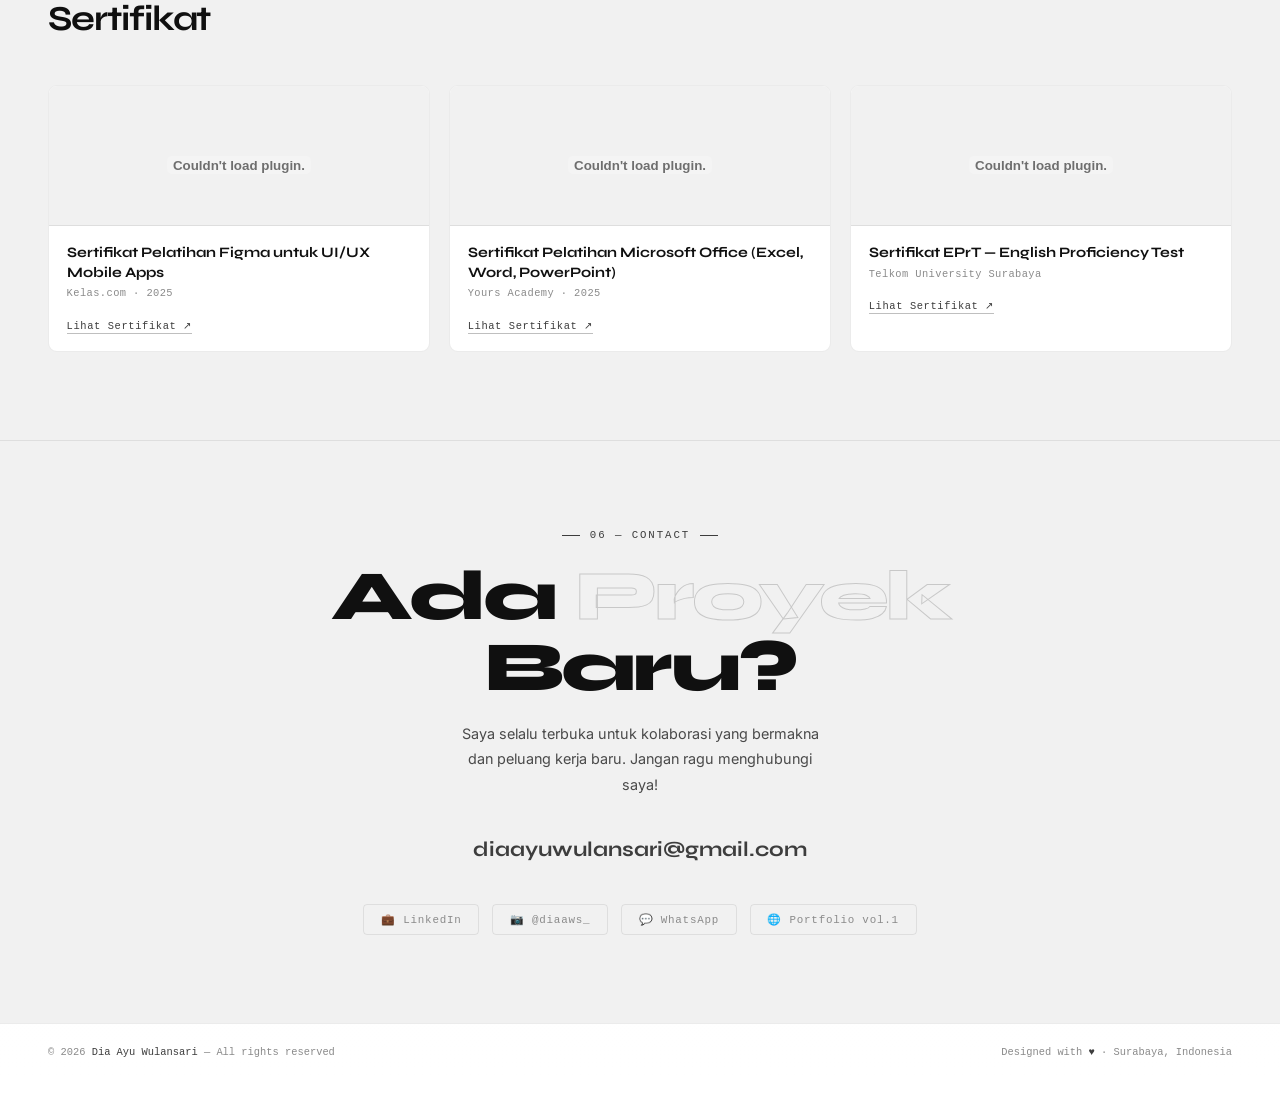
==== commit c590ab6b: "Adjust PDF embed positioning for better visibility of certificates" ====
--- a/index.html
+++ b/index.html
@@ -441,7 +441,7 @@
   
       <div class="sert-card" data-h>
         <div class="sert-thumb" style="overflow: hidden;">
-          <embed src="https://diayuwulansari.github.io/Portofolio-vol.1/sertifikat/Dia Ayu Wulansari's-Learning Figma for Designing UI_UX in Mobile Applications-Completion-Certificate.pdf#toolbar=0&navpanes=0&scrollbar=0&view=FitH" type="application/pdf" width="100%" height="200px" style="overflow: hidden;" />
+          <embed src="https://diayuwulansari.github.io/Portofolio-vol.1/sertifikat/Dia Ayu Wulansari's-Learning Figma for Designing UI_UX in Mobile Applications-Completion-Certificate.pdf#page=1&toolbar=0&navpanes=0&scrollbar=0&view=FitH" type="application/pdf" width="100%" height="200px" style="overflow: hidden;" />
         </div>
         <div class="sert-body">
           <div class="sert-t">Sertifikat Pelatihan Figma untuk UI/UX Mobile Apps</div>
@@ -452,7 +452,7 @@
   
       <div class="sert-card" data-h>
         <div class="sert-thumb" style="overflow: hidden;">
-          <embed src="https://diayuwulansari.github.io/Portofolio-vol.1/sertifikat/Sertifikat Yours Academy.pdf#toolbar=0&navpanes=0&scrollbar=0&view=FitH" type="application/pdf" width="100%" height="200px" style="overflow: hidden;" />
+          <embed src="https://diayuwulansari.github.io/Portofolio-vol.1/sertifikat/Sertifikat Yours Academy.pdf#page=1&toolbar=0&navpanes=0&scrollbar=0&view=FitH" type="application/pdf" width="100%" height="200px" style="overflow: hidden;" />
         </div>
         <div class="sert-body">
           <div class="sert-t">Sertifikat Pelatihan Microsoft Office (Excel, Word, PowerPoint)</div>
@@ -463,7 +463,7 @@
   
       <div class="sert-card" data-h>
         <div class="sert-thumb" style="overflow: hidden;">
-          <embed src="https://diayuwulansari.github.io/Portofolio-vol.1/sertifikat/Sertif EPRT.pdf#toolbar=0&navpanes=0&scrollbar=0&view=FitH" type="application/pdf" width="100%" height="200px" style="overflow: hidden;" />
+          <embed src="https://diayuwulansari.github.io/Portofolio-vol.1/sertifikat/Sertif EPRT.pdf#page=1&toolbar=0&navpanes=0&scrollbar=0&view=FitH" type="application/pdf" width="100%" height="200px" style="overflow: hidden;" />
         </div>
         <div class="sert-body">
           <div class="sert-t">Sertifikat EPrT — English Proficiency Test</div>
--- a/style.css
+++ b/style.css
@@ -968,6 +968,14 @@
   font-size:2.5rem;
 }
 
+/* Slightly lower the embedded PDF so the top of the certificate is visible */
+.sert-thumb embed,
+.sert-thumb object,
+.sert-thumb iframe{
+  transform: translateY(10px);
+  display:block;
+}
+
 .sert-body{
   padding:1.1rem
 }
